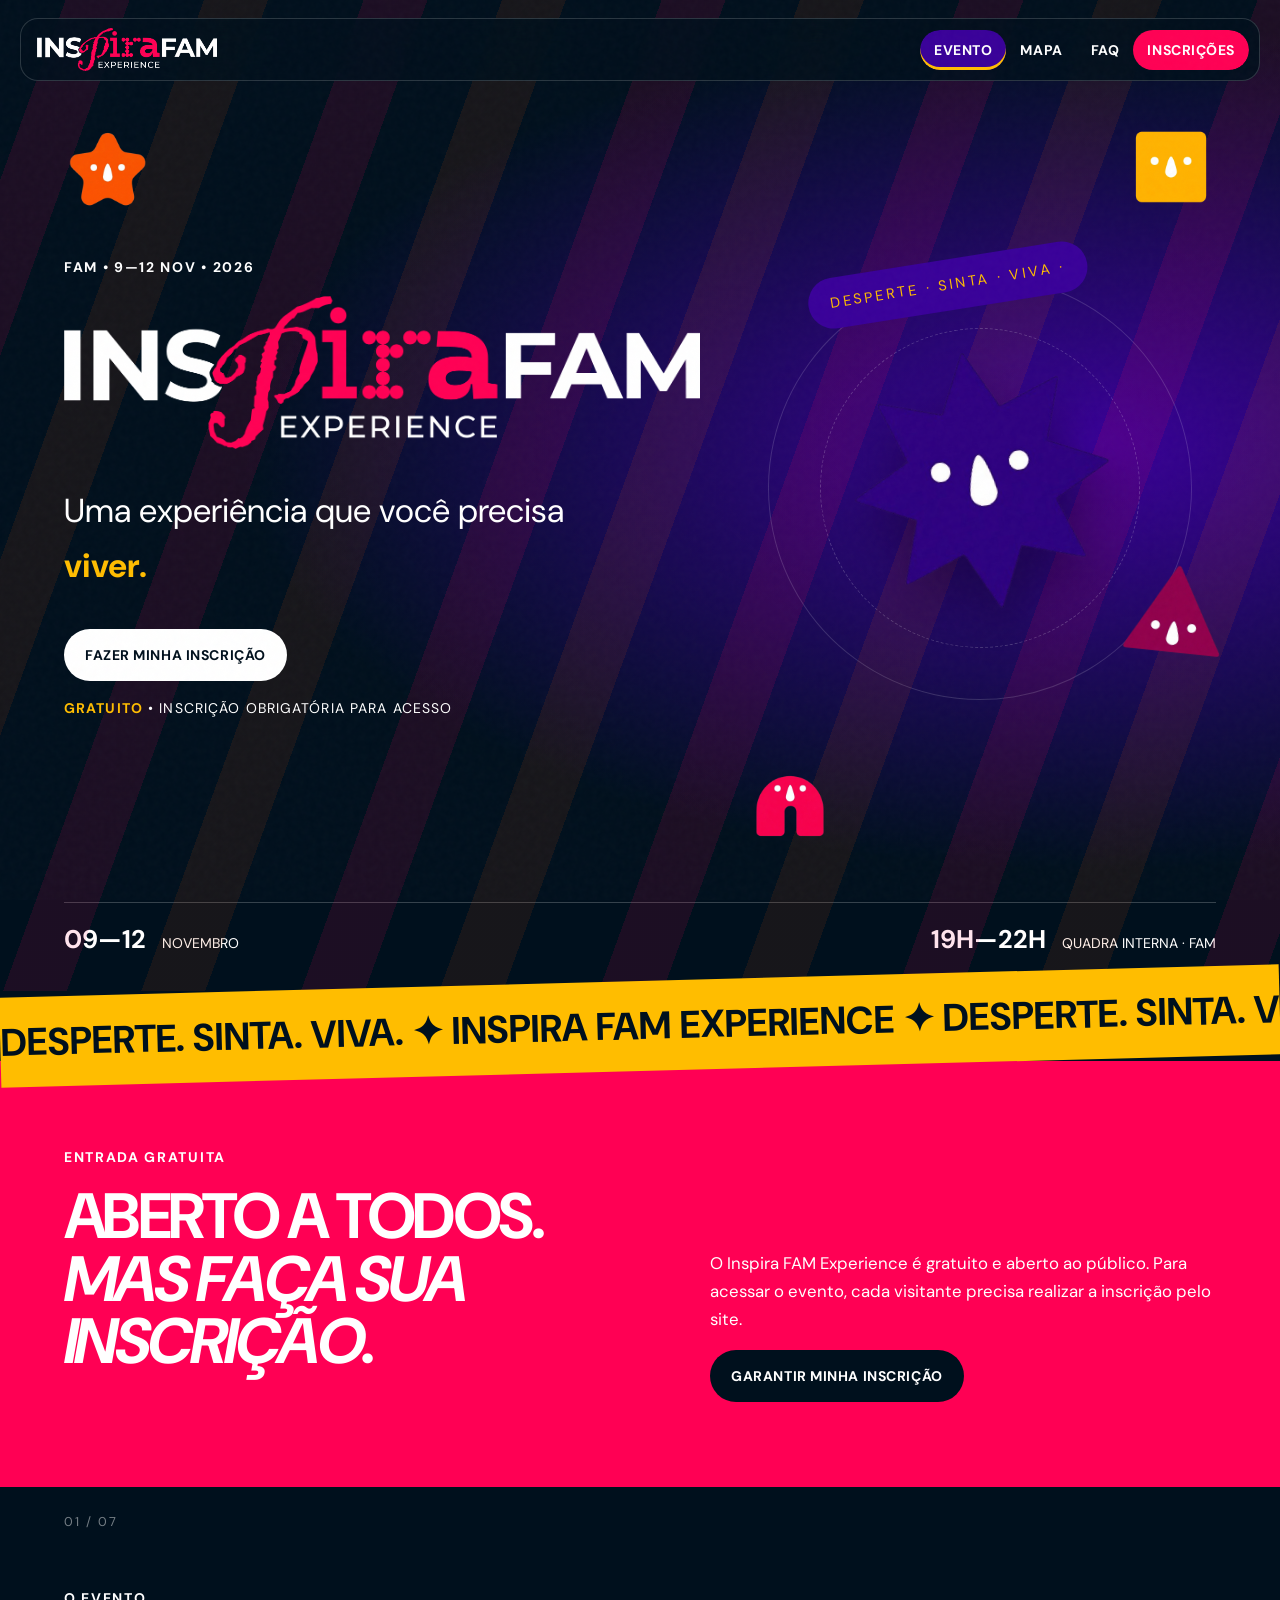
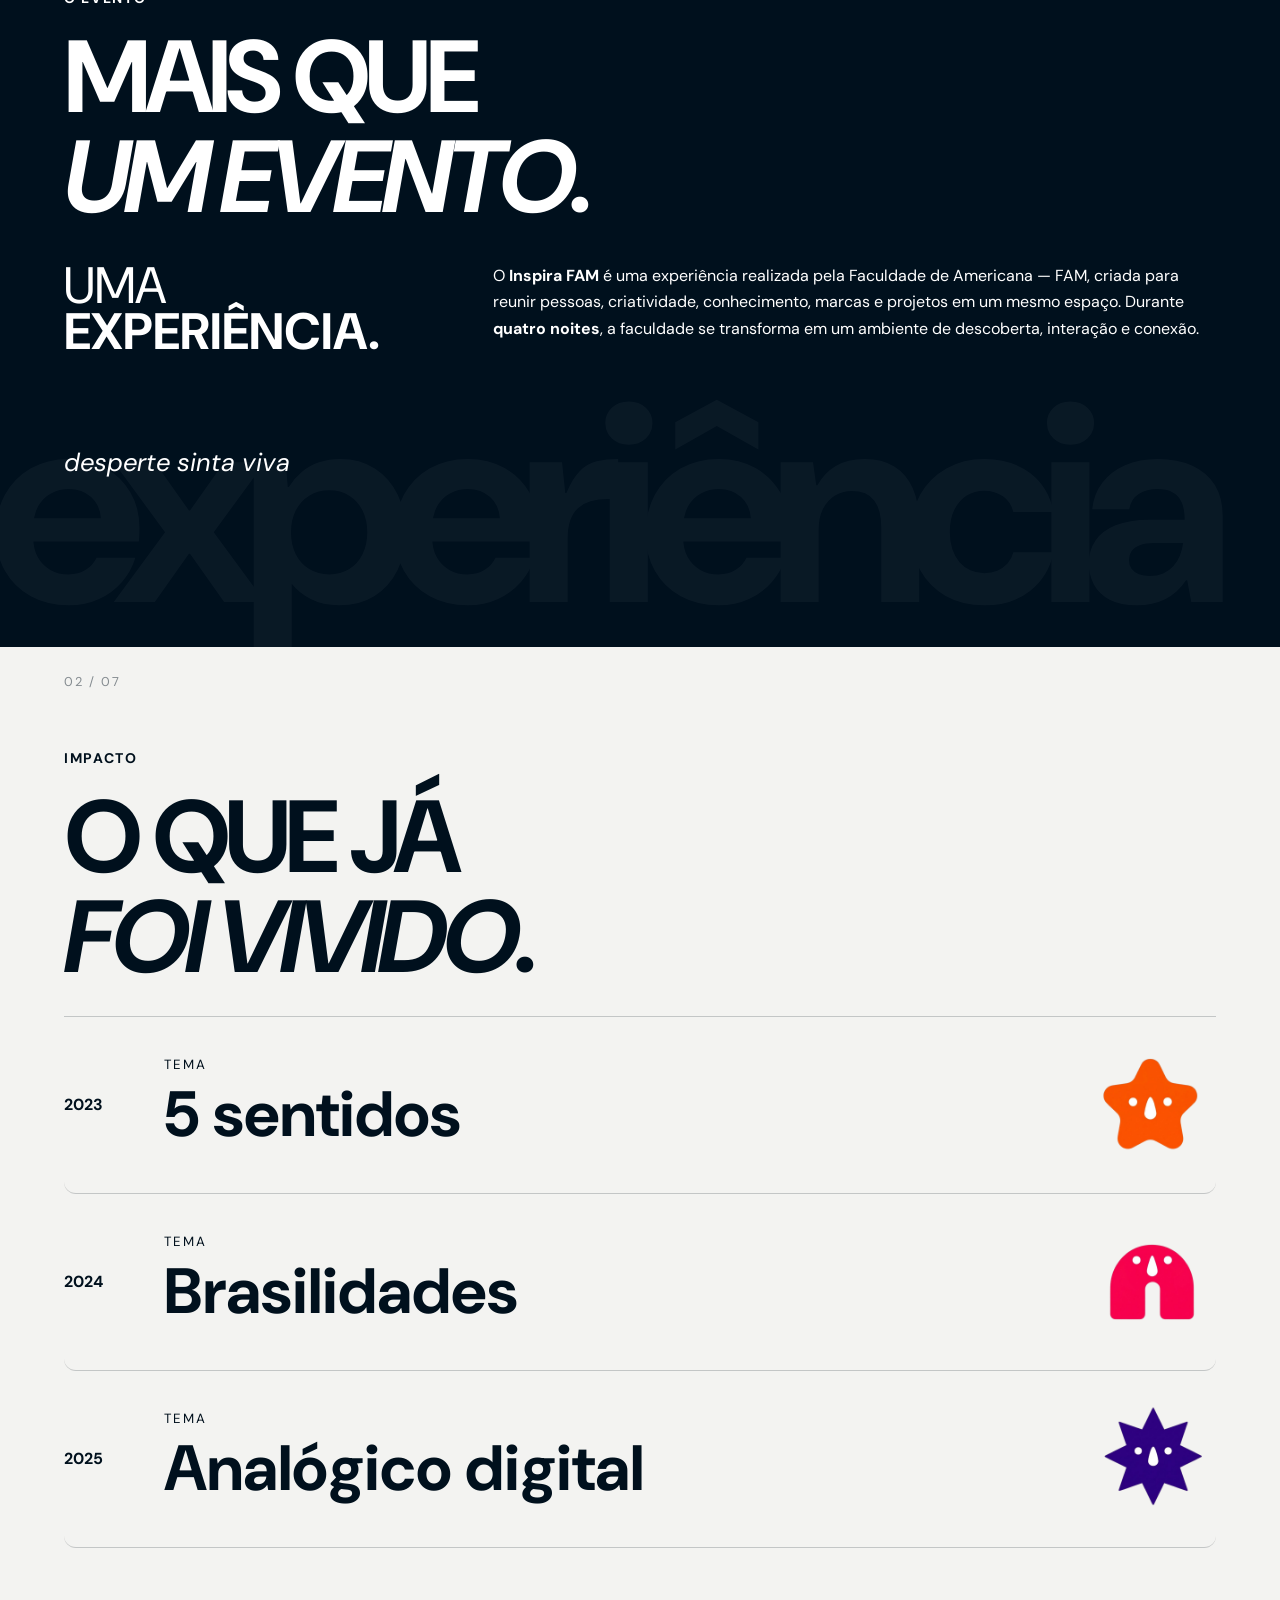
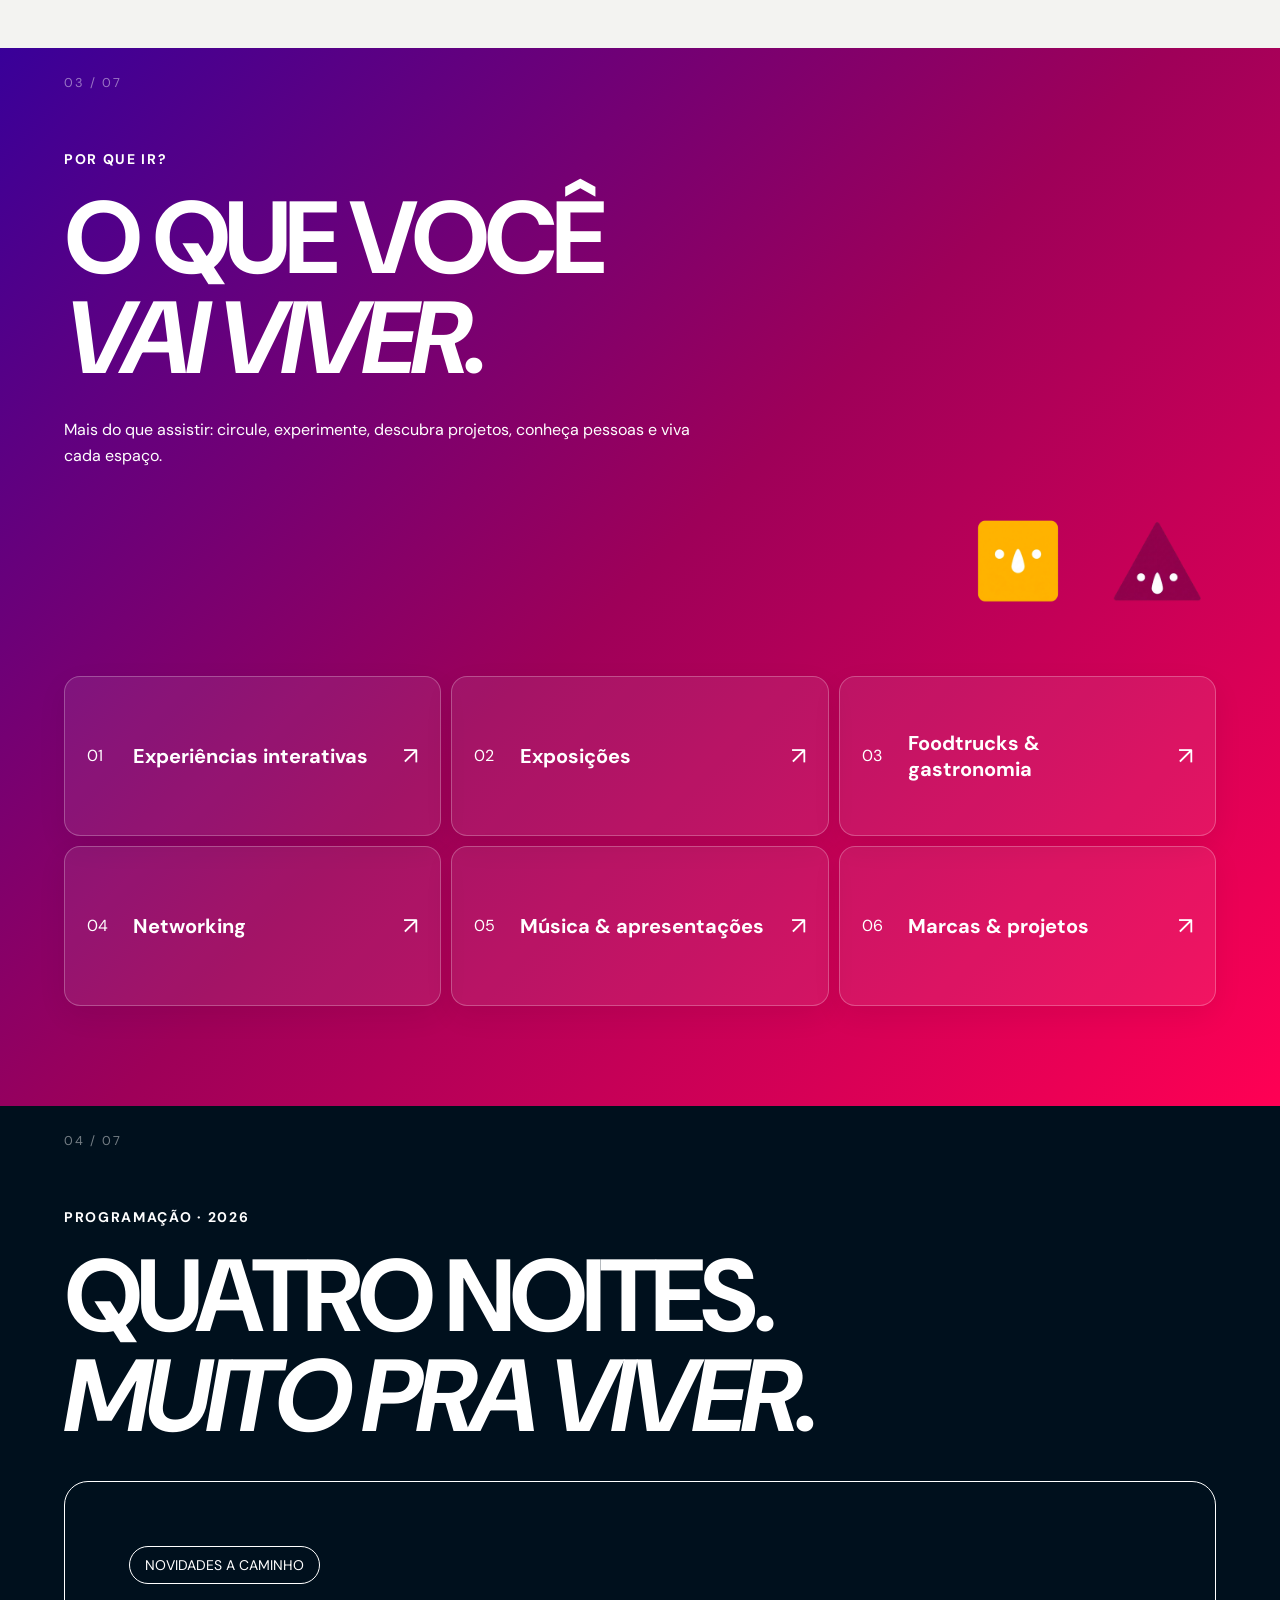
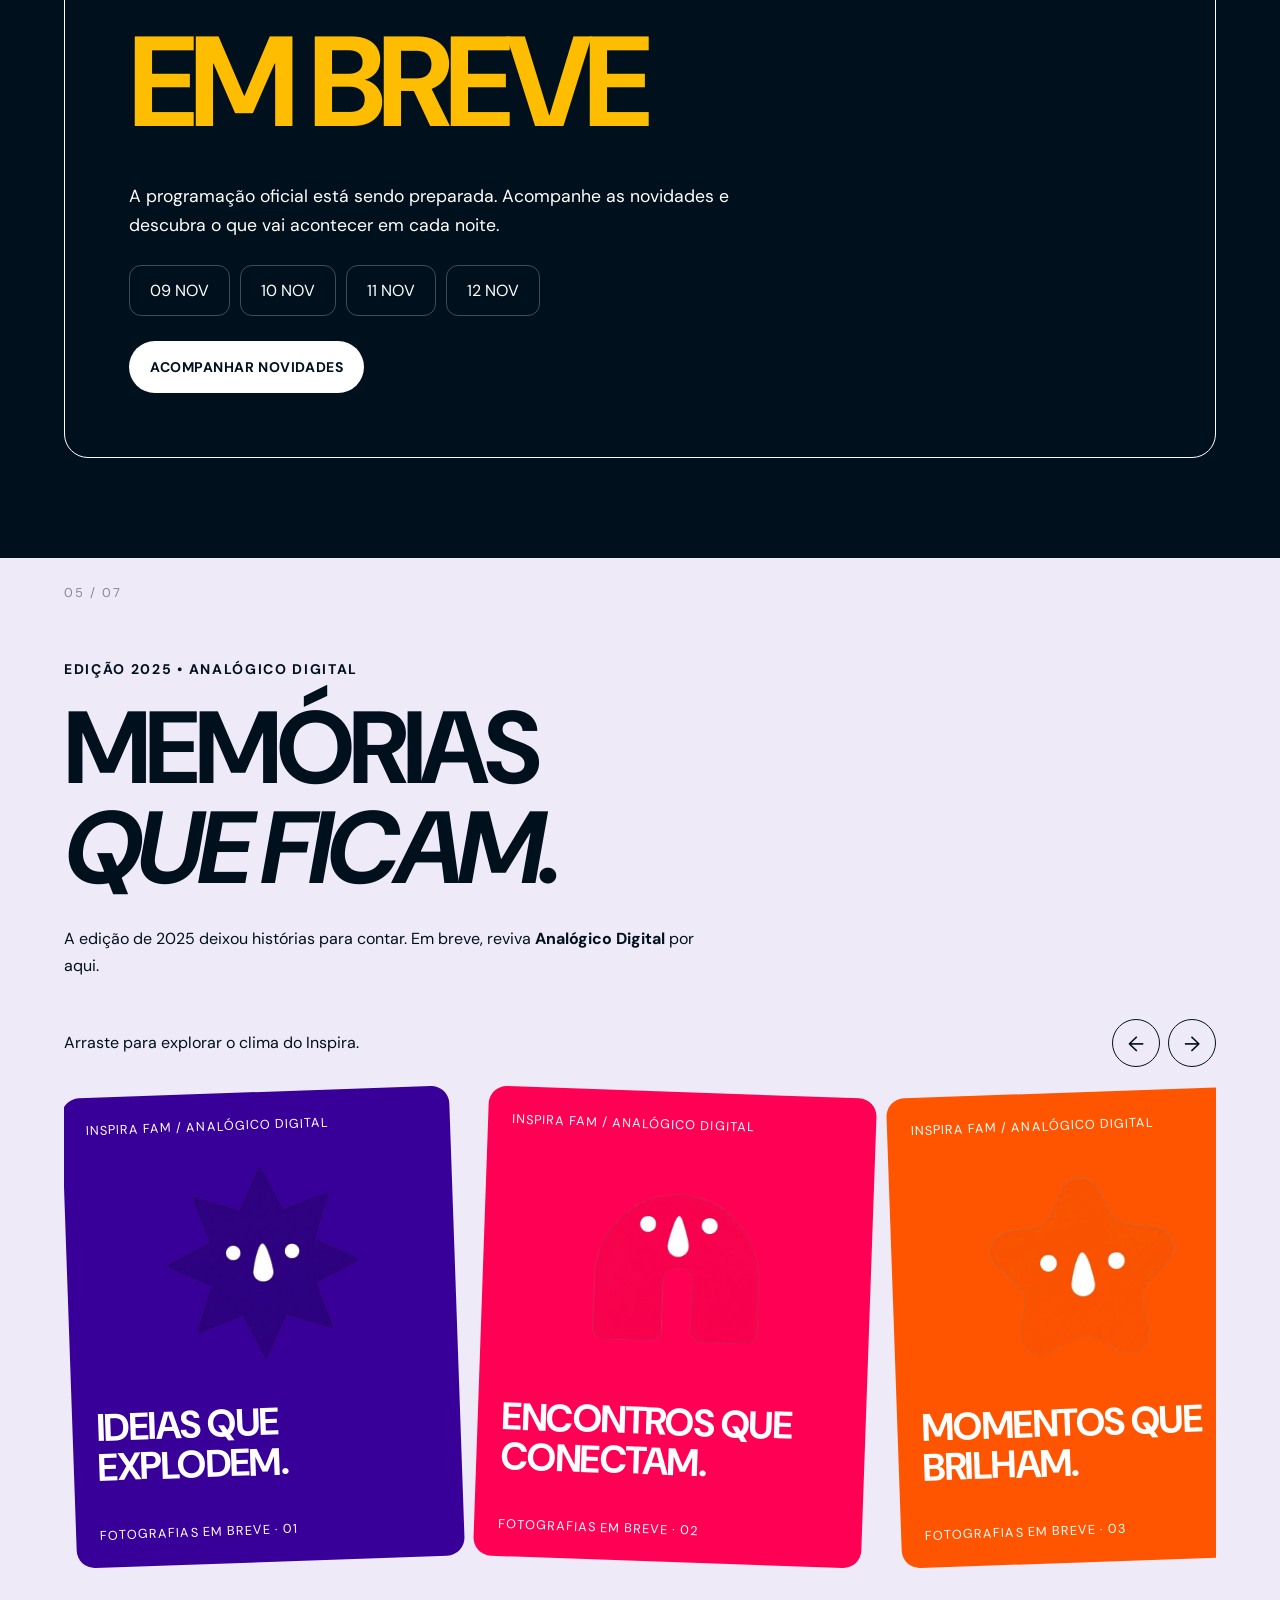
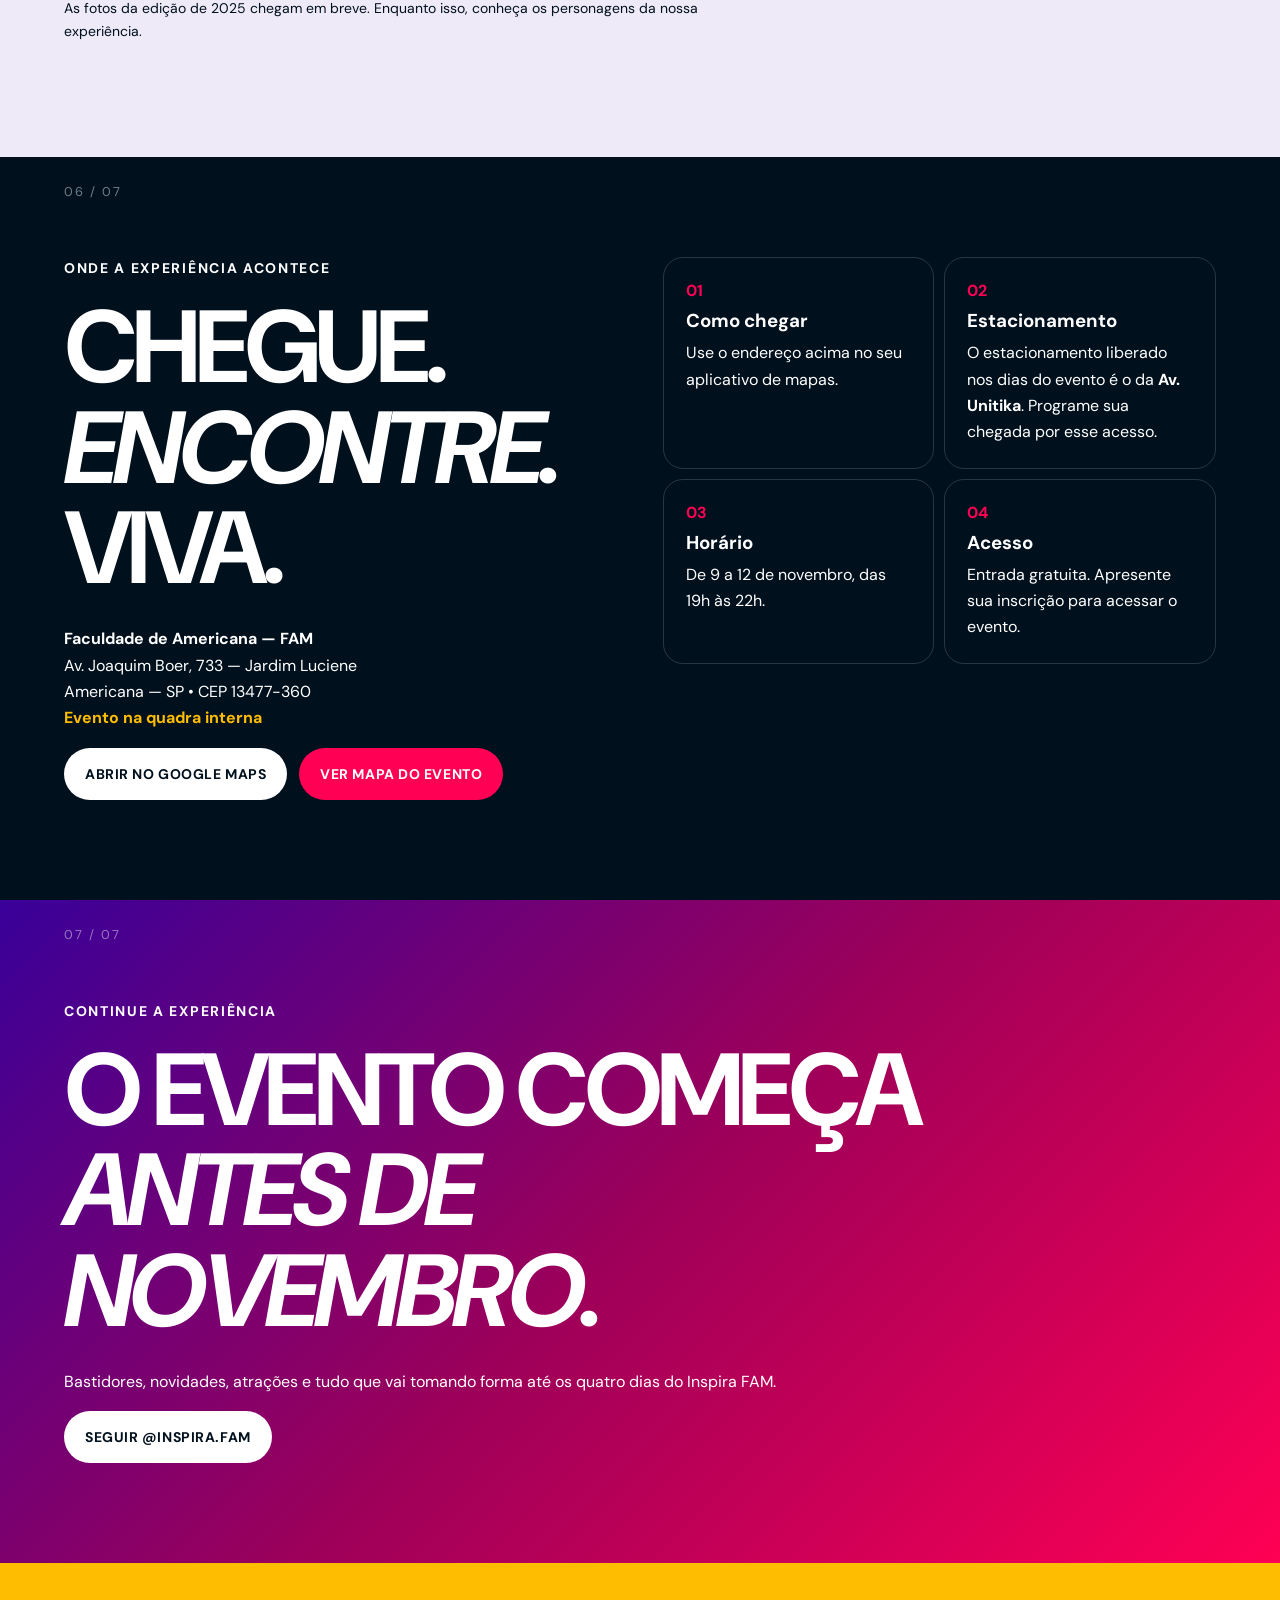
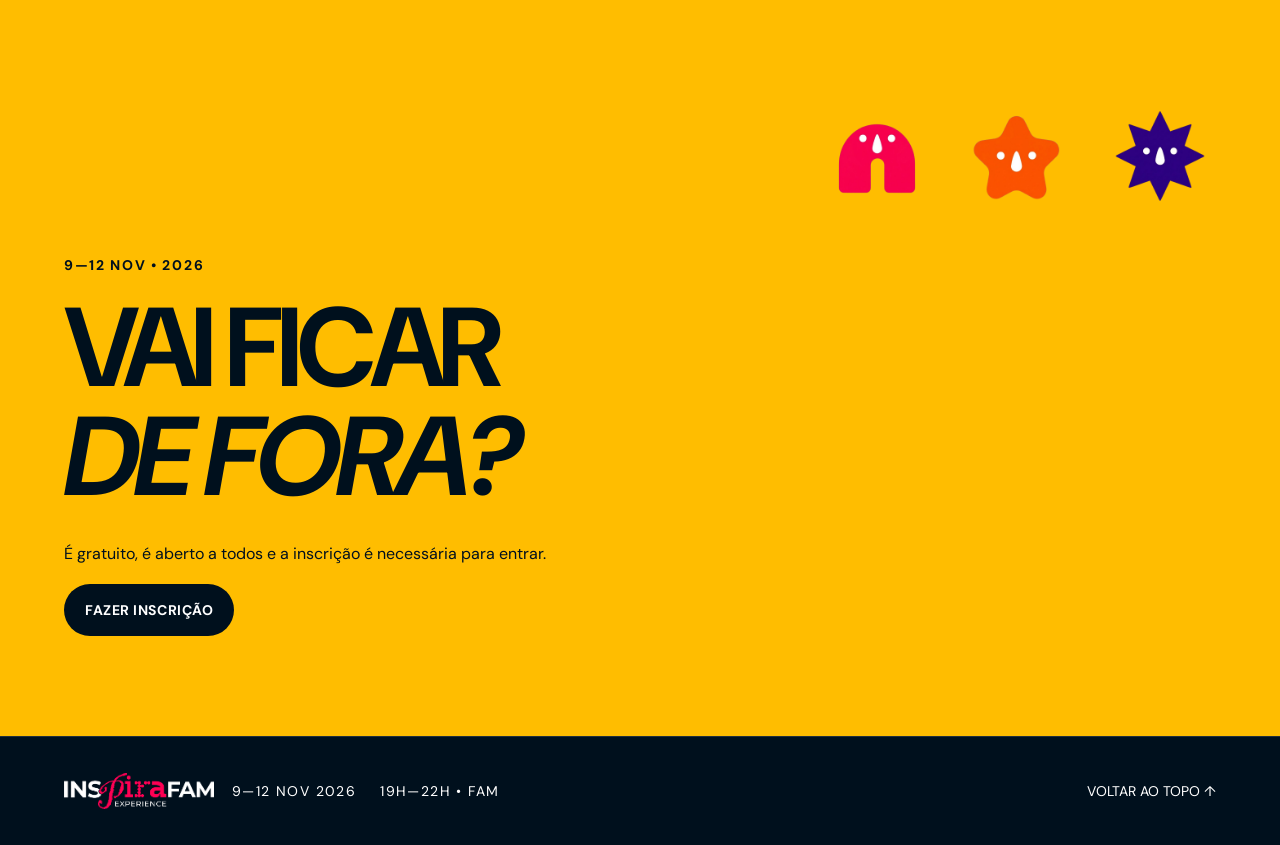
==== index.html @ 5f8a3196 "teste 1" ====
<!doctype html>
<html lang="pt-BR">
<head>
  <link rel="icon" href="ativos/brand/mascote-explosao.png" type="image/png">
  <meta charset="utf-8">
  <meta name="viewport" content="width=device-width,initial-scale=1,viewport-fit=cover">
  <meta name="theme-color" content="#00101d">
  <meta name="description" content="Inspira FAM Experience 2026 — 9 a 12 de novembro, das 19h às 22h, na FAM. Evento gratuito com inscrição obrigatória.">
  <title>Inspira FAM Experience — 2026</title>
  <link rel="stylesheet" href="style.css?v=20261002-nav">
</head>
<body id="top" class="page-home">
  <div class="noise" aria-hidden="true">
</div>

  <!-- NAVEGAÇÃO: links comuns e menu mobile -->
  <header class="site-nav">
    <a class="brand-link" href="#top" aria-label="Inspira FAM Experience">
      <img src="ativos/brand/logo-experience-horizontal.png" alt="Inspira FAM Experience">
    </a>
    <button class="menu-toggle" type="button" aria-label="Abrir menu" aria-expanded="false">
<span>
</span>
<span>
</span>
</button>
    <nav class="nav-links" aria-label="Navegação principal">
      <a class="nav-link active" aria-current="page" href="index.html">Evento</a>
      <a class="nav-link" href="mapa.html">Mapa</a>
      <a class="nav-link" href="faq.html">FAQ</a>
      <a class="nav-link nav-cta" href="inscricoes.html">Inscrições </a>
    </nav>
  </header>

  <a class="skip-link" href="#conteudo">Pular para conteúdo</a>
  <main id="conteudo">
    
    <!-- SEÇÃO DA PÁGINA -->
    <section class="hero">
      <div class="hero-stripes" aria-hidden="true">
</div>
      <div class="hero-orbit" aria-hidden="true">
<span class="orbit-label">DESPERTE · SINTA · VIVA ·</span>
<img class="orbit-main" src="ativos/brand/mascote-explosao.png" alt="">
<img class="orbit-friend" src="ativos/brand/mascote-triangulo.png" alt="">
</div>
      <div class="hero-copy reveal">
        <span class="eyebrow">FAM • 9—12 NOV • 2026</span>
        <img class="hero-logo" src="ativos/brand/logo-experience-horizontal.png" alt="Inspira FAM Experience">
        <p class="hero-subtitle">Uma experiência que você precisa <strong>viver.</strong>
</p>
        <div class="hero-actions">
          <a class="button button-light" href="inscricoes.html">FAZER MINHA INSCRIÇÃO </a>
          <span class="access-note">
<b>GRATUITO</b> • inscrição obrigatória para acesso</span>
        </div>
      </div>
      <img class="sticker sticker-star float-a" src="ativos/brand/mascote-estrela.png" alt="">
      <img class="sticker sticker-square float-b" src="ativos/brand/mascote-quadrado.png" alt="">
      <img class="sticker sticker-arc float-c" src="ativos/brand/mascote-arco.png" alt="">
      <div class="hero-facts">
<span>
<b>09—12</b> NOVEMBRO</span>
<span>
<b>19H—22H</b> QUADRA INTERNA · FAM</span>
</div>
      <div class="scroll-cue" aria-hidden="true">
<span>role para descobrir</span>
<i>
</i>
</div>
    </section>

    <div class="marquee" aria-hidden="true">
<div>DESPERTE. SINTA. VIVA. ✦ INSPIRA FAM EXPERIENCE ✦ DESPERTE. SINTA. VIVA. ✦ INSPIRA FAM EXPERIENCE ✦ </div>
</div>
    
    <!-- SEÇÃO DA PÁGINA -->
    <section class="registration-banner">
      <div class="reveal">
        <span class="kicker">ENTRADA GRATUITA</span>
        <h2>ABERTO A TODOS.<br>
<i>MAS FAÇA SUA INSCRIÇÃO.</i>
</h2>
      </div>
      <div class="registration-banner-copy reveal">
        <p>O Inspira FAM Experience é gratuito e aberto ao público. Para acessar o evento, cada visitante precisa realizar a inscrição pelo site.</p>
        <a class="button button-dark" href="inscricoes.html">GARANTIR MINHA INSCRIÇÃO </a>
      </div>
    </section>

    
    <!-- SEÇÃO DA PÁGINA -->
    <section class="manifesto section-dark" id="sobre">
      <span class="section-index">01 / 07</span>
      <div class="section-heading reveal">
        <span class="kicker">O EVENTO</span>
        <h2>MAIS QUE<br>
<i>UM EVENTO.</i>
</h2>
      </div>
      <div class="manifesto-copy reveal">
        <p class="lead">UMA<br>
<strong>EXPERIÊNCIA.</strong>
</p>
        <p>O <strong>Inspira FAM</strong> é uma experiência realizada pela Faculdade de Americana — FAM, criada para reunir pessoas, criatividade, conhecimento, marcas e projetos em um mesmo espaço. Durante <strong>quatro noites</strong>, a faculdade se transforma em um ambiente de descoberta, interação e conexão.</p>
        <div class="signature">desperte  sinta  viva</div>
      </div>
      <span class="floating-word" aria-hidden="true">experiência</span>
    </section>

    
    <!-- SEÇÃO DA PÁGINA -->
    <section class="impact section-light">
      <span class="section-index">02 / 07</span>
      <div class="section-heading reveal">
        <span class="kicker">IMPACTO</span>
        <h2>O QUE JÁ<br>
<i>FOI VIVIDO.</i>
</h2>
      </div>
      <div class="edition-list">
        <article class="edition reveal">
<span>2023</span>
<div>
<small>TEMA</small>
<h3>5 sentidos</h3>
</div>
<img class="edition-sticker" src="ativos/brand/mascote-estrela.png" alt="" loading="lazy">
</article>
        <article class="edition reveal">
<span>2024</span>
<div>
<small>TEMA</small>
<h3>Brasilidades</h3>
</div>
<img class="edition-sticker" src="ativos/brand/mascote-arco.png" alt="" loading="lazy">
</article>
        <article class="edition reveal">
<span>2025</span>
<div>
<small>TEMA</small>
<h3>Analógico digital</h3>
</div>
<img class="edition-sticker" src="ativos/brand/mascote-explosao.png" alt="" loading="lazy">
</article>
      </div>
    </section>

    
    <!-- SEÇÃO DA PÁGINA -->
    <section class="experiences section-gradient" id="experiencias">
      <span class="section-index">03 / 07</span>
      <div class="section-heading reveal">
        <span class="kicker">POR QUE IR?</span>
        <h2>O QUE VOCÊ<br>
<i>VAI VIVER.</i>
</h2>
        <p>Mais do que assistir: circule, experimente, descubra projetos, conheça pessoas e viva cada espaço.</p>
      </div>
      <!-- STICKERS: espaço reservado no layout; não sobrepõe conteúdo -->
<div class="sticker-rail " aria-hidden="true">
<img src="ativos/brand/mascote-quadrado.png" alt="" loading="lazy">
<img src="ativos/brand/mascote-triangulo.png" alt="" loading="lazy">
</div>
<div class="experience-grid">
        <button class="experience-card reveal" data-experience="Experiências interativas|Ativações, dinâmicas e ações para participar de verdade.">01 <strong>Experiências interativas</strong>
<i>↗</i>
</button>
        <button class="experience-card reveal" data-experience="Exposições|Projetos, trabalhos e ideias para conhecer de perto.">02 <strong>Exposições</strong>
<i>↗</i>
</button>
        <button class="experience-card reveal" data-experience="Foodtrucks & gastronomia|Sabores e pausas também fazem parte da experiência.">03 <strong>Foodtrucks & gastronomia</strong>
<i>↗</i>
</button>
        <button class="experience-card reveal" data-experience="Networking|Encontros e trocas entre visitantes, estudantes, profissionais e marcas.">04 <strong>Networking</strong>
<i>↗</i>
</button>
        <button class="experience-card reveal" data-experience="Música & apresentações|Atrações e apresentações ajudam a criar o ritmo de cada noite.">05 <strong>Música & apresentações</strong>
<i>↗</i>
</button>
        <button class="experience-card reveal" data-experience="Marcas & projetos|Expositores, parceiros, negócios e iniciativas fazem parte da experiência.">06 <strong>Marcas & projetos</strong>
<i>↗</i>
</button>
      </div>
    </section>

    
    <!-- SEÇÃO DA PÁGINA -->
    <section class="schedule section-dark" id="programacao">
      <span class="section-index">04 / 07</span>
      <div class="schedule-head reveal">
<span class="kicker">PROGRAMAÇÃO · 2026</span>
<h2>QUATRO NOITES.<br>
<i>MUITO PRA VIVER.</i>
</h2>
</div>
      <div class="coming-soon reveal">
<span class="pill">NOVIDADES A CAMINHO</span>
<strong>EM BREVE</strong>
<p>A programação oficial está sendo preparada. Acompanhe as novidades e descubra o que vai acontecer em cada noite.</p>
<div class="date-strip">
<span>09 NOV</span>
<span>10 NOV</span>
<span>11 NOV</span>
<span>12 NOV</span>
</div>
<a class="button button-light" href="https://www.instagram.com/inspira.fam/" target="_blank" rel="noopener">ACOMPANHAR NOVIDADES</a>
</div>
    </section>

    
    <!-- SEÇÃO DA PÁGINA -->
    <section class="gallery section-light" id="fotos">
      <span class="section-index">05 / 07</span>
      <div class="section-heading reveal">
        <span class="kicker">EDIÇÃO 2025 • ANALÓGICO DIGITAL</span>
        <h2>MEMÓRIAS<br>
<i>QUE FICAM.</i>
</h2>
        <p>A edição de 2025 deixou histórias para contar. Em breve, reviva <strong>Analógico Digital</strong> por aqui.</p>
      </div>
      <div class="gallery-toolbar">
<p>Arraste para explorar o clima do Inspira.</p>
<div>
<button type="button" class="gallery-prev" aria-label="Ver item anterior">←</button>
<button type="button" class="gallery-next" aria-label="Ver próximo item">→</button>
</div>
</div>
      <div class="gallery-track" tabindex="0" aria-label="Prévia da galeria, use as setas para navegar">
<button class="memory-card memory-0" type="button" data-gallery="0" aria-label="Ampliar prévia 1">
<span class="memory-top">INSPIRA FAM / ANALÓGICO DIGITAL</span>
<img src="ativos/brand/mascote-explosao.png" alt="Mascote explosão">
<strong>IDEIAS QUE<br>EXPLODEM.</strong>
<span class="memory-bottom">FOTOGRAFIAS EM BREVE · 01</span>
</button>
        <button class="memory-card memory-1" type="button" data-gallery="1" aria-label="Ampliar prévia 2">
<span class="memory-top">INSPIRA FAM / ANALÓGICO DIGITAL</span>
<img src="ativos/brand/mascote-arco.png" alt="Mascote arco">
<strong>ENCONTROS QUE<br>CONECTAM.</strong>
<span class="memory-bottom">FOTOGRAFIAS EM BREVE · 02</span>
</button>
        <button class="memory-card memory-2" type="button" data-gallery="2" aria-label="Ampliar prévia 3">
<span class="memory-top">INSPIRA FAM / ANALÓGICO DIGITAL</span>
<img src="ativos/brand/mascote-estrela.png" alt="Mascote estrela">
<strong>MOMENTOS QUE<br>BRILHAM.</strong>
<span class="memory-bottom">FOTOGRAFIAS EM BREVE · 03</span>
</button>
        <button class="memory-card memory-3" type="button" data-gallery="3" aria-label="Ampliar prévia 4">
<span class="memory-top">INSPIRA FAM / ANALÓGICO DIGITAL</span>
<img src="ativos/brand/mascote-triangulo.png" alt="Mascote triângulo">
<strong>OLHARES QUE<br>TRANSFORMAM.</strong>
<span class="memory-bottom">FOTOGRAFIAS EM BREVE · 04</span>
</button>
        <button class="memory-card memory-4" type="button" data-gallery="4" aria-label="Ampliar prévia 5">
<span class="memory-top">INSPIRA FAM / ANALÓGICO DIGITAL</span>
<img src="ativos/brand/mascote-quadrado.png" alt="Mascote quadrado">
<strong>MEMÓRIAS QUE<br>FICAM.</strong>
<span class="memory-bottom">FOTOGRAFIAS EM BREVE · 05</span>
</button>
</div>
<p class="gallery-note">As fotos da edição de 2025 chegam em breve. Enquanto isso, conheça os personagens da nossa experiência.</p>
    </section>

    
    <!-- SEÇÃO DA PÁGINA -->
    <section class="location section-dark" id="localizacao">
      <span class="section-index">06 / 07</span>
      <div class="location-copy reveal">
        <span class="kicker">ONDE A EXPERIÊNCIA ACONTECE</span>
        <h2>CHEGUE.<br>
<i>ENCONTRE.</i>
<br>VIVA.</h2>
        <p>
<strong>Faculdade de Americana — FAM</strong>
<br>Av. Joaquim Boer, 733 — Jardim Luciene<br>Americana — SP • CEP 13477-360<br>
<b>Evento na quadra interna</b>
</p>
        <div class="button-row">
          <a class="button button-light" href="https://www.google.com/maps/search/?api=1&query=Faculdade+de+Americana+FAM+Avenida+Joaquim+Boer+733+Americana+SP" target="_blank" rel="noopener">ABRIR NO GOOGLE MAPS</a>
          <a class="button button-pink" href="mapa.html">VER MAPA DO EVENTO</a>
        </div>
      </div>
      <div class="info-grid reveal">
        <article>
<span>01</span>
<h3>Como chegar</h3>
<p>Use o endereço acima no seu aplicativo de mapas.</p>
</article>
        <article>
<span>02</span>
<h3>Estacionamento</h3>
<p>O estacionamento liberado nos dias do evento é o da <strong>Av. Unitika</strong>. Programe sua chegada por esse acesso.</p>
</article>
        <article>
<span>03</span>
<h3>Horário</h3>
<p>De 9 a 12 de novembro, das 19h às 22h.</p>
</article>
        <article>
<span>04</span>
<h3>Acesso</h3>
<p>Entrada gratuita. Apresente sua inscrição para acessar o evento.</p>
</article>
      </div>
    </section>

    
    <!-- SEÇÃO DA PÁGINA -->
    <section class="social section-gradient">
      <span class="section-index">07 / 07</span>
      <div class="reveal">
        <span class="kicker">CONTINUE A EXPERIÊNCIA</span>
        <h2>O EVENTO COMEÇA<br>
<i>ANTES DE NOVEMBRO.</i>
</h2>
        <p>Bastidores, novidades, atrações e tudo que vai tomando forma até os quatro dias do Inspira FAM.</p>
        <a class="button button-light" href="https://www.instagram.com/inspira.fam/" target="_blank" rel="noopener">SEGUIR @INSPIRA.FAM </a>
      </div>
    </section>

    
    <!-- SEÇÃO DA PÁGINA -->
    <section class="final-cta">
<!-- STICKERS: espaço reservado no layout; não sobrepõe conteúdo -->
<div class="sticker-rail " aria-hidden="true">
<img src="ativos/brand/mascote-arco.png" alt="" loading="lazy">
<img src="ativos/brand/mascote-estrela.png" alt="" loading="lazy">
<img src="ativos/brand/mascote-explosao.png" alt="" loading="lazy">
</div>
      <div class="reveal">
        <span class="kicker">9—12 NOV • 2026</span>
        <h2>VAI FICAR<br>
<i>DE FORA?</i>
</h2>
        <p>É gratuito, é aberto a todos e a inscrição é necessária para entrar.</p>
        <a class="button button-dark" href="inscricoes.html">FAZER INSCRIÇÃO </a>
      </div>
    </section>
  </main>

  <!-- RODAPÉ: retorno ao topo / à página do evento -->
  <footer class="footer">
    <img src="ativos/brand/logo-experience-horizontal.png" alt="Inspira FAM Experience">
    <div>
<span>9—12 NOV 2026</span>
<span>19H—22H • FAM</span>
</div>
    <a href="#top" data-back-top>voltar ao topo ↑</a>
  </footer>

  <dialog class="experience-modal" id="experience-modal">
    <button class="modal-close" type="button" aria-label="Fechar">×</button>
    <span class="kicker">VOCÊ VAI VIVER</span>
    <h3 id="modal-title">
</h3>
    <p id="modal-text">
</p>
  </dialog>

  <dialog class="gallery-modal" id="gallery-modal">
<button class="gallery-close" type="button" aria-label="Fechar galeria">×</button>
<div id="gallery-detail">
</div>
<p>Fotografias da edição de 2025 em breve.</p>
<div class="gallery-modal-controls">
<button class="detail-prev" aria-label="Anterior">←</button>
<button class="detail-next" aria-label="Próximo">→</button>
</div>
</dialog>
  <script src="script.js?v=20261002-mobile">
</script>
</body>
</html>
---- style.css ----
@import url("https://fonts.googleapis.com/css2?family=DM+Sans:ital,wght@0,400;0,500;0,700;1,700&display=swap");


/* =========================================================
   INSPIRA FAM EXPERIENCE 2026 — STYLE NOVO
   Mobile-first. Use CTRL+F pelos títulos abaixo.
========================================================= */
:root{
--navy:#00101d;
--purple:#390099;
--magenta:#9e0059;
--pink:#ff0054;
--orange:#ff5400;
--yellow:#ffbd00;
--off:#f3f3f1;
--white:#fff;
--ink:#071421;
--ease:cubic-bezier(.22,.8,.22,1);
--radius:28px;
--pad:clamp(22px,5vw,72px)}

*{
box-sizing:border-box}

html{
scroll-behavior:smooth;
scroll-padding-top:90px}

body{
margin:0;
background:var(--navy);
color:#fff;
font-family:"DM Sans",sans-serif;
overflow-x:hidden}

body.menu-open{
overflow:hidden}

button,a,input,textarea,select{
font:inherit;
-webkit-tap-highlight-color:transparent}

button{
cursor:pointer}

a{
color:inherit;
text-decoration:none}

img,video{
display:block;
max-width:100%}

h1,h2,h3,p{
margin-top:0}

h1,h2{
font-size:clamp(3.2rem,12vw,8rem);
line-height:.82;
letter-spacing:-.065em;
margin-bottom:28px}

h1 i,h2 i{
font-style:italic}

p{
line-height:1.65}

.section-dark{
background:var(--navy);
color:#fff}
.section-light{
background:var(--off);
color:var(--navy)}

.section-gradient{
background:linear-gradient(135deg,var(--purple),var(--magenta),var(--pink));
color:#fff}

.kicker,.eyebrow{
display:inline-block;
font-size:.7rem;
font-weight:700;
letter-spacing:.17em;
text-transform:uppercase;
margin-bottom:20px}

.section-index{
position:absolute;
top:26px;
left:var(--pad);
font-size:.65rem;
letter-spacing:.16em;
opacity:.45}

.noise{
position:fixed;
inset:0;
pointer-events:none;
z-index:999;
opacity:.025;
background-image:url("data:image/svg+xml,%3Csvg viewBox='0 0 180 180' xmlns='http://www.w3.org/2000/svg'%3E%3Cfilter id='n'%3E%3CfeTurbulence type='fractalNoise' baseFrequency='.8' numOctaves='3'/%3E%3C/filter%3E%3Crect width='100%25' height='100%25' filter='url(%23n)'/%3E%3C/svg%3E")}


/* REVEAL / ACESSIBILIDADE */
.reveal{
opacity:0;
transform:translateY(26px);
filter:blur(4px);
transition:opacity .7s var(--ease),transform .7s var(--ease),filter .7s var(--ease)}

.reveal.visible{
opacity:1;
transform:none;
filter:none}

@media(prefers-reduced-motion:reduce){
html{
scroll-behavior:auto}
.reveal{
opacity:1;
transform:none;
filter:none;
transition:none}
.float-a,.float-b,.float-c{
animation:none!important}
}


/* MENU */
.site-nav{
position:fixed;
z-index:700;
top:12px;
left:12px;
right:12px;
min-height:62px;
padding:9px 10px 9px 16px;
display:flex;
align-items:center;
justify-content:space-between;
background:rgba(0,16,29,.82);
border:1px solid rgba(255,255,255,.16);
border-radius:24px;
backdrop-filter:blur(18px)}

.brand-link img{
width:145px}

.menu-toggle{
width:44px;
height:44px;
border:0;
border-radius:50%;
background:var(--pink);
display:grid;
place-content:center;
gap:6px}

.menu-toggle span{
width:19px;
height:2px;
background:#fff;
transition:.3s}

.menu-open .menu-toggle span:first-child{
transform:translateY(4px) rotate(45deg)}

.menu-open .menu-toggle span:last-child{
transform:translateY(-4px) rotate(-45deg)}

.nav-links{
position:fixed;
inset:84px 12px auto;
display:none;
flex-direction:column;
padding:14px;
background:rgba(0,16,29,.96);
border:1px solid rgba(255,255,255,.15);
border-radius:24px;
box-shadow:0 20px 60px rgba(0,0,0,.3)}

.menu-open .nav-links{
display:flex}

.nav-link{
padding:16px 18px;
border-radius:16px;
font-size:.75rem;
font-weight:700;
letter-spacing:.1em;
text-transform:uppercase}

.nav-link.active{
background:rgba(255,255,255,.1)}
.nav-cta{
background:var(--pink)}


/* BOTÕES */
.button{
display:inline-flex;
align-items:center;
justify-content:center;
gap:16px;
min-height:52px;
padding:15px 21px;
border:0;
border-radius:999px;
font-size:.7rem;
font-weight:700;
letter-spacing:.1em;
text-transform:uppercase;
transition:transform .25s var(--ease),box-shadow .25s}

.button:active{
transform:scale(.97)}
.button-light{
background:#fff;
color:var(--navy)}
.button-dark{
background:var(--navy);
color:#fff}
.button-pink{
background:var(--pink);
color:#fff}

.button-row,.hero-actions{
display:flex;
flex-wrap:wrap;
gap:12px;
align-items:center}


/* HERO HOME */
.hero{
position:relative;
min-height:100svh;
padding:145px var(--pad) 85px;
display:flex;
align-items:flex-end;
overflow:hidden;
background:var(--navy)}

.hero-stripes{
position:absolute;
inset:-20%;
background:repeating-linear-gradient(110deg,transparent 0 90px,rgba(255,0,84,.11) 90px 150px,transparent 150px 220px,rgba(255,84,0,.09) 220px 280px)}

.hero-media{
position:absolute;
inset:82px 0 auto 20%;
height:52svh;
overflow:hidden;
clip-path:polygon(10% 0,100% 5%,94% 100%,0 90%)}

.hero-video{
width:100%;
height:100%;
object-fit:cover}

.hero-gradient{
position:absolute;
inset:0;
background:linear-gradient(180deg,rgba(0,16,29,.05) 20%,rgba(0,16,29,.88) 75%,var(--navy))}

.hero-copy{
position:relative;
z-index:4;
max-width:700px}

.hero-logo{
width:min(560px,85vw);
margin-bottom:24px}

.hero-subtitle{
font-size:clamp(1.15rem,4.8vw,1.7rem);
max-width:480px}

.access-note{
font-size:.68rem;
letter-spacing:.08em;
text-transform:uppercase}
.access-note b{
color:var(--yellow)}

.sticker{
position:absolute;
pointer-events:none;
width:70px;
z-index:3}
.sticker-star{
right:5%;
top:20%}
.sticker-square{
right:10%;
top:48%}
.sticker-arc{
left:3%;
top:16%}

.float-a{
animation:floatA 5s ease-in-out infinite}
.float-b{
animation:floatB 6s ease-in-out infinite}
.float-c{
animation:floatA 7s ease-in-out infinite reverse}

@keyframes floatA{
50%{
transform:translateY(-14px) rotate(8deg)}
}
@keyframes floatB{
50%{
transform:translate(7px,-10px) rotate(-10deg)}
}

.scroll-cue{
position:absolute;
right:var(--pad);
bottom:24px;
z-index:5;
font-size:.6rem;
text-transform:uppercase;
letter-spacing:.14em;
opacity:.7}


/* BANNER DE INSCRIÇÃO */
.registration-banner{
padding:64px var(--pad);
background:var(--yellow);
color:var(--navy);
display:grid;
gap:28px}

.registration-banner h2{
font-size:clamp(2.8rem,9vw,6.4rem)}

.registration-banner-copy{
max-width:580px}
.registration-banner-copy p{
font-size:1.05rem}


/* SEÇÕES HOME */
.manifesto,.impact,.experiences,.schedule,.gallery,.location,.social{
position:relative;
padding:110px var(--pad) 80px}

.section-heading{
max-width:850px}
.section-heading>p{
max-width:620px}

.manifesto{
min-height:760px;
overflow:hidden}
.manifesto-copy{
display:grid;
gap:28px;
max-width:1000px}
.lead{
font-size:clamp(2rem,8vw,5rem);
line-height:.9}
.signature{
font-size:clamp(1rem,4vw,1.6rem);
font-style:italic;
display:flex;
flex-wrap:wrap;
gap:12px}
.signature span{
color:var(--pink)}

.floating-word{
position:absolute;
bottom:-.15em;
left:-.04em;
font-size:clamp(6rem,22vw,18rem);
font-weight:700;
letter-spacing:-.09em;
opacity:.045;
white-space:nowrap}

.edition-list{
border-top:1px solid rgba(0,16,29,.2)}
.edition{
display:grid;
grid-template-columns:80px 1fr;
gap:20px;
padding:24px 0;
border-bottom:1px solid rgba(0,16,29,.2)}
.edition>span{
font-weight:700}
.edition small{
letter-spacing:.15em}
.edition h3{
font-size:clamp(2rem,7vw,4rem);
margin:5px 0}

.experience-grid{
display:grid;
gap:10px;
margin-top:40px}
.experience-card{
min-height:105px;
padding:22px;
border:1px solid rgba(255,255,255,.25);
background:rgba(255,255,255,.08);
color:#fff;
border-radius:22px;
text-align:left;
display:grid;
grid-template-columns:34px 1fr auto;
align-items:center;
gap:12px;
transition:.25s}
.experience-card strong{
font-size:1.05rem}
.experience-card i{
font-size:1.5rem}
.experience-card:active,.experience-card.touch-active{
background:#fff;
color:var(--navy);
transform:scale(.985)}


/* PROGRAMAÇÃO */
.schedule-head{
max-width:900px}
.schedule-callout{
margin:35px 0;
padding:24px;
border:1px solid rgba(255,255,255,.18);
border-radius:22px;
display:grid;
gap:8px}
.schedule-callout span{
color:var(--yellow);
font-weight:700}
.schedule-callout strong{
font-size:1.2rem}
.schedule-callout small{
opacity:.7;
line-height:1.5}

.schedule-tabs{
display:grid;
grid-template-columns:repeat(2,1fr);
gap:8px;
margin-bottom:16px}
.schedule-tab{
padding:16px 10px;
border:1px solid rgba(255,255,255,.2);
border-radius:18px;
background:transparent;
color:#fff;
display:grid;
gap:4px}
.schedule-tab span{
font-size:.6rem;
letter-spacing:.14em}
.schedule-tab.active{
background:var(--pink);
border-color:var(--pink)}

.schedule-panel{
display:none;
border-radius:24px;
overflow:hidden;
background:#fff;
color:var(--navy)}
.schedule-panel.active{
display:block;
animation:panelIn .35s var(--ease)}
@keyframes panelIn{
from{
opacity:0;
transform:translateY(8px)}
}

.schedule-day{
padding:20px;
background:var(--yellow);
display:grid;
gap:5px}
.schedule-day span{
font-size:.65rem;
letter-spacing:.14em}
.schedule-row{
display:grid;
grid-template-columns:85px 1fr;
gap:15px;
padding:20px;
border-bottom:1px solid rgba(0,16,29,.1)}
.schedule-row time{
font-weight:700;
color:var(--pink)}
.schedule-row p{
margin:5px 0 0;
font-size:.88rem}


/* GALERIA 2025 */
.photo-grid{
display:grid;
grid-template-columns:1fr;
gap:14px;
margin-top:36px}
.photo-slot{
margin:0}
.photo-slot div{
aspect-ratio:4/3;
border:2px dashed rgba(0,16,29,.22);
border-radius:22px;
display:grid;
place-items:center;
font-weight:700;
letter-spacing:.15em;
background:linear-gradient(135deg,rgba(57,0,153,.08),rgba(255,0,84,.08))}
.photo-slot figcaption{
padding:9px 4px;
font-size:.7rem;
text-transform:uppercase;
letter-spacing:.1em}


/* LOCALIZAÇÃO */
.location{
display:grid;
gap:45px}
.location-copy{
max-width:720px}
.location-copy p{
font-size:1rem}
.location-copy b{
color:var(--yellow)}

.info-grid{
display:grid;
gap:10px}
.info-grid article{
padding:22px;
border:1px solid rgba(255,255,255,.16);
border-radius:20px}
.info-grid article>span{
color:var(--pink);
font-weight:700}
.info-grid h3{
margin:10px 0 8px}
.info-grid p{
margin:0;
opacity:.8}

.social{
min-height:560px;
display:flex;
align-items:center}
.social>div{
max-width:900px}

.final-cta,.faq-final{
padding:100px var(--pad);
background:var(--pink);
color:#fff}
.final-cta h2,.faq-final h2{
font-size:clamp(3.5rem,12vw,8rem)}


/* SUBPÁGINAS */
.subhero{
position:relative;
min-height:70svh;
padding:150px var(--pad) 70px;
display:flex;
align-items:flex-end;
overflow:hidden;
background:var(--navy)}
.subhero>div:first-child{
position:relative;
z-index:2;
max-width:900px}
.subhero h1{
font-size:clamp(4rem,14vw,9rem)}
.subhero p{
max-width:620px}

.date-badge{
position:absolute;
right:var(--pad);
top:120px;
font-size:clamp(2.5rem,10vw,6rem);
font-weight:700;
letter-spacing:-.06em;
color:var(--yellow)}
.date-badge span{
display:block;
font-size:.22em;
letter-spacing:.15em;
text-align:right}

.question-mark{
position:absolute;
right:3%;
top:18%;
font-size:40vw;
font-weight:700;
line-height:.7;
color:rgba(255,255,255,.04)}


/* INSCRIÇÕES */
.choice-section{
padding:90px var(--pad)}
.choice-grid{
display:grid;
gap:14px}
.choice-card{
min-height:310px;
padding:26px;
border:0;
border-radius:28px;
text-align:left;
background:var(--navy);
color:#fff;
display:flex;
flex-direction:column;
align-items:flex-start}
.choice-card.commercial{
background:var(--purple)}
.choice-card>span{
color:var(--yellow);
font-weight:700}
.choice-card small{
margin-top:35px;
letter-spacing:.14em}
.choice-card h3{
font-size:clamp(2rem,8vw,4rem);
line-height:.9;
margin:14px 0}
.choice-card p{
opacity:.75}
.choice-card b{
margin-top:auto}

.forms-section{
padding:100px var(--pad)}
.form-shell{
max-width:1000px;
margin:auto}
.event-form{
display:grid;
gap:16px;
margin-top:38px}
.event-form label{
display:grid;
gap:8px;
font-size:.72rem;
font-weight:700;
letter-spacing:.08em;
text-transform:uppercase}
.event-form input,.event-form textarea,.event-form select{
width:100%;
border:1px solid rgba(255,255,255,.22);
border-radius:15px;
background:rgba(255,255,255,.08);
color:#fff;
padding:15px;
outline:none}
.event-form select option{
color:#111}
.event-form input:focus,.event-form textarea:focus,.event-form select:focus{
border-color:var(--pink);
box-shadow:0 0 0 3px rgba(255,0,84,.15)}
.full{
grid-column:1/-1}
.submit-button[disabled]{
opacity:.55;
cursor:wait}

.form-result{
text-align:center;
padding:50px 0}
.form-result>img{
width:100px;
margin:0 auto 20px}
.form-result h3{
font-size:clamp(2.8rem,10vw,6rem)}
.form-result .button-row{
justify-content:center}


/* MAPA */
.map-section{
padding:90px var(--pad)}
.map-frame{
margin-top:35px;
padding:10px;
background:#fff;
border:1px solid rgba(0,16,29,.15);
border-radius:28px;
box-shadow:0 20px 60px rgba(0,16,29,.1)}
.map-frame img{
width:100%;
border-radius:20px}
.map-placeholder{
min-height:55vh;
border:2px dashed rgba(0,16,29,.2);
border-radius:20px;
display:grid;
place-content:center;
text-align:center;
gap:14px}
.map-placeholder strong{
font-size:clamp(3rem,12vw,8rem);
letter-spacing:-.07em}
.map-placeholder code{
font-size:.75rem}

.legend-card{
margin-top:24px;
padding:26px;
border-radius:28px;
background:var(--navy);
color:#fff;
display:grid;
gap:25px}
.legend-card h3{
font-size:1.4rem}
.map-legend{
list-style:none;
margin:0;
padding:0;
display:grid;
gap:8px}
.map-legend li{
display:grid;
grid-template-columns:48px 1fr;
align-items:center;
padding:13px;
border:1px solid rgba(255,255,255,.14);
border-radius:14px}
.map-legend b{
color:var(--yellow)}
.map-final{
padding:90px var(--pad)}


/* FAQ */
.quick-facts{
padding:25px var(--pad);
display:grid;
gap:8px}
.quick-facts article{
padding:20px;
border:1px solid rgba(0,16,29,.15);
border-radius:18px;
display:grid}
.quick-facts span,.quick-facts small{
font-size:.65rem;
letter-spacing:.12em}
.quick-facts strong{
font-size:1.4rem}

.faq-content{
padding:90px var(--pad)}
.faq-list{
margin-top:30px}
.faq-list details{
border-top:1px solid rgba(0,16,29,.18)}
.faq-list details:last-child{
border-bottom:1px solid rgba(0,16,29,.18)}
.faq-list summary{
list-style:none;
display:grid;
grid-template-columns:42px 1fr auto;
gap:12px;
align-items:center;
padding:20px 0;
cursor:pointer}
.faq-list summary::-webkit-details-marker{
display:none}
.faq-list summary b{
color:var(--pink)}
.faq-list summary i{
font-size:1.5rem;
transition:.25s}
.faq-list details[open] summary i{
transform:rotate(45deg)}
.faq-list details p{
padding:0 0 20px 54px;
max-width:750px}


/* MODAL */
.experience-modal{
width:min(620px,calc(100% - 28px));
border:0;
border-radius:28px;
padding:34px;
background:var(--off);
color:var(--navy)}
.experience-modal::backdrop{
background:rgba(0,16,29,.8);
backdrop-filter:blur(5px)}
.experience-modal h3{
font-size:clamp(2rem,8vw,4rem);
line-height:.9}
.modal-close{
position:absolute;
right:15px;
top:15px;
width:42px;
height:42px;
border:0;
border-radius:50%;
background:var(--navy);
color:#fff;
font-size:1.5rem}


/* FOOTER */
.footer{
padding:32px var(--pad);
background:var(--navy);
border-top:1px solid rgba(255,255,255,.13);
display:grid;
gap:18px;
align-items:center}
.footer img{
width:150px}
.footer div{
display:flex;
flex-wrap:wrap;
gap:12px 24px;
font-size:.68rem;
letter-spacing:.1em}
.footer a{
font-size:.72rem;
text-transform:uppercase}


/* DESKTOP */
@media(min-width:760px){

  .site-nav{
top:18px;
left:50%;
right:auto;
transform:translateX(-50%);
width:calc(100% - 40px);
max-width:1400px;
border-radius:30px}

  .menu-toggle{
display:none}
.nav-links{
position:static;
display:flex;
flex-direction:row;
padding:0;
background:none;
border:0;
box-shadow:none}
.nav-link{
padding:11px 14px;
border-radius:999px}

  .nav-link:hover{
background:rgba(255,255,255,.1)}
.nav-cta:hover{
background:var(--pink)}

  .hero{
padding-top:18vh;
align-items:center}
.hero-media{
inset:8vh -4vw auto auto;
width:68vw;
height:84vh}
.hero-gradient{
background:linear-gradient(90deg,var(--navy) 0%,rgba(0,16,29,.82) 30%,rgba(0,16,29,.12) 72%)}

  .sticker{
width:105px}
.registration-banner{
grid-template-columns:1.1fr .9fr;
align-items:end}

  .manifesto-copy{
grid-template-columns:.7fr 1.3fr;
margin-left:auto}
.experience-grid{
grid-template-columns:repeat(2,1fr)}
.experience-card:hover{
background:#fff;
color:var(--navy);
transform:translateY(-3px)}

  .schedule-tabs{
grid-template-columns:repeat(4,1fr)}
.schedule-row{
grid-template-columns:130px 1fr}
.photo-grid{
grid-template-columns:repeat(3,1fr)}
.photo-slot:nth-child(2),.photo-slot:nth-child(5){
transform:translateY(28px)}

  .location{
grid-template-columns:1fr 1fr;
align-items:start}
.info-grid{
grid-template-columns:repeat(2,1fr)}

  .choice-grid{
grid-template-columns:1fr 1fr}
.choice-card{
min-height:420px;
padding:36px}
.choice-card:hover{
transform:translateY(-6px)}

  .event-form{
grid-template-columns:repeat(2,1fr)}
.legend-card{
grid-template-columns:.8fr 1.2fr;
padding:38px}
.map-legend{
grid-template-columns:1fr 1fr}

  .quick-facts{
grid-template-columns:repeat(3,1fr)}
.footer{
grid-template-columns:auto 1fr auto}

}

@media(min-width:1200px){
.experience-grid{
grid-template-columns:repeat(3,1fr)}
.experience-card{
min-height:135px}
.photo-grid{
gap:22px}
}

/* EXPERIENCE — redesigned responsive composition */
[hidden]{
display:none!important}
body{
overflow-x:clip}
h1,h2{
line-height:.98;
letter-spacing:-.055em;
text-wrap:balance;
font-size:clamp(2.8rem,8vw,7.5rem)}
h3{
line-height:1.12}
.kicker,.eyebrow{
font-size:.875rem;
letter-spacing:.12em}
.section-index{
font-size:.8rem}
.button,.nav-link{
font-size:.875rem;
letter-spacing:.04em}
.button:hover{
transform:translateY(-3px);
box-shadow:0 8px 0 rgba(255,255,255,.12)}
:focus-visible{
outline:3px solid var(--yellow);
outline-offset:5px}
.skip-link{
position:fixed;
top:-100px;
left:20px;
z-index:9999;
padding:16px;
background:white;
color:var(--navy)}
.skip-link:focus{
top:20px}
.reveal{
opacity:1;
filter:none;
transform:none}
.js-motion .reveal{
opacity:0;
transform:translateY(24px);
transition:opacity .6s,transform .6s}
.js-motion .reveal.visible{
opacity:1;
transform:none}
.site-nav{
border-radius:18px}
.brand-link img{
width:180px}
.hero{
min-height:850px;
min-height:100svh;
position:relative;
padding:180px var(--pad) 140px;
display:flex;
align-items:center;
background:radial-gradient(ellipse at 85% 45%,#390099 0,transparent 55%),var(--navy);
isolation:isolate;
overflow:hidden}
.hero-copy{
width:65%;
position:relative;
z-index:3}
.hero-logo{
width:min(100%,720px)}
.hero-subtitle{
font-size:clamp(1.4rem,2.6vw,2.3rem);
max-width:560px;
margin:35px 0}
.hero-subtitle strong{
color:var(--yellow)}
.hero-orbit{
position:absolute;
width:40%;
aspect-ratio:1;
right:3%;
top:24%;
display:grid;
place-items:center;
border:1px solid #ffffff26;
border-radius:50%;
transform:rotate(-9deg)}
.hero-orbit:before{
content:'';
position:absolute;
inset:12%;
border:1px dashed #ffffff33;
border-radius:50%}
.orbit-main{
width:70%;
filter:drop-shadow(0 25px 25px #0005);
animation:orbitFloat 6s ease-in-out infinite}
.orbit-friend{
position:absolute;
width:27%;
right:-5%;
bottom:0;
transform:rotate(15deg)}
.orbit-label{
position:absolute;
top:-20px;
font-size:.9rem;
letter-spacing:.2em;
color:var(--yellow);
background:var(--purple);
padding:14px 22px;
border-radius:30px}
.hero .sticker{
width:clamp(70px,9vw,130px);
z-index:2}
.hero .sticker-star{
top:14%;
left:40%;
right:auto}
.hero .sticker-square{
left:auto;
right:5%;
top:13%;
bottom:auto}
.hero .sticker-arc{
left:8%;
top:auto;
bottom:100px}
.hero-facts{
position:absolute;
bottom:32px;
left:var(--pad);
right:var(--pad);
display:flex;
justify-content:space-between;
border-top:1px solid #ffffff35;
padding-top:20px;
font-size:.875rem;
gap:20px}
.hero-facts b{
font-size:1.6rem;
margin-right:12px}
.scroll-cue{
display:none}
.hero-actions{
display:flex;
flex-direction:column;
align-items:flex-start;
gap:16px}
.access-note{
font-size:.875rem}
.marquee{
background:var(--yellow);
color:var(--navy);
padding:20px 0;
overflow:hidden;
transform:rotate(-1.5deg);
margin:-10px 0;
position:relative;
z-index:5}
.marquee>div{
width:max-content;
white-space:nowrap;
font-size:clamp(1.4rem,3vw,2.5rem);
font-weight:bold;
animation:marquee 28s linear infinite}
.registration-banner{
padding:85px var(--pad);
background:var(--pink);
color:white}
.registration-banner h2{
font-size:clamp(2.5rem,5vw,4.5rem)}
.manifesto,.impact,.experiences,.schedule,.gallery,.location,.social{
padding:100px var(--pad);
position:relative}
.manifesto{
overflow:hidden}
.manifesto-copy{
margin-top:35px;
max-width:100%;
gap:40px}
.manifesto-copy .lead{
font-size:clamp(2rem,4vw,4rem);
overflow-wrap:anywhere}
.floating-word{
opacity:.035;
pointer-events:none}
.edition{
transition:padding .25s,background .25s;
border-radius:12px}
.edition:hover{
background:#ffbd0033;
padding-left:20px}
.experience-card{
border-radius:16px;
min-height:160px;
box-shadow:0 10px 30px #0001}
.experience-card strong{
font-size:1.25rem;
line-height:1.3}
.coming-soon{
margin-top:35px;
padding:clamp(25px,5vw,70px);
border:1px solid currentColor;
border-radius:24px;
position:relative;
overflow:hidden}
.coming-soon>strong{
display:block;
font-size:clamp(3rem,10vw,9rem);
line-height:1.15;
letter-spacing:-.06em;
margin:25px 0;
color:var(--pink)}
.schedule .coming-soon>strong{
color:var(--yellow)}
.coming-soon p{
max-width:620px;
font-size:1.1rem}
.pill{
display:inline-flex;
border:1px solid currentColor;
padding:9px 15px;
border-radius:40px;
font-size:.875rem}
.date-strip{
display:flex;
flex-wrap:wrap;
gap:10px;
margin:25px 0}
.date-strip span{
border:1px solid #ffffff40;
padding:14px 20px;
border-radius:12px}
.gallery{
overflow:hidden;
background:#efeaf8}
.gallery-toolbar{
display:flex;
justify-content:space-between;
align-items:center;
gap:15px;
margin-top:40px}
.gallery-toolbar p{
margin:0}
.gallery-toolbar button,.gallery-modal-controls button{
width:48px;
height:48px;
border-radius:50%;
border:1px solid currentColor;
background:transparent;
color:inherit;
font-size:1.3rem}
.gallery-track{
display:flex;
gap:24px;
overflow-x:auto;
scroll-snap-type:x mandatory;
padding:25px 5px 35px;
scrollbar-width:thin;
scrollbar-color:var(--purple) transparent}
.memory-card{
flex:0 0 34%;
scroll-snap-align:center;
min-height:470px;
border:0;
border-radius:18px;
padding:24px;
display:flex;
flex-direction:column;
align-items:flex-start;
color:#fff;
background:var(--purple);
text-align:left;
transition:transform .3s}
.memory-card:nth-child(even){
transform:rotate(2deg)}
.memory-card:nth-child(odd){
transform:rotate(-2deg)}
.memory-card:hover{
transform:rotate(0) translateY(-6px)}
.memory-card img{
height:220px;
width:100%;
object-fit:contain;
margin:25px 0;
transition:transform .3s}
.memory-card:hover img{
transform:scale(1.06) rotate(-8deg)}
.memory-card strong{
font-size:clamp(1.8rem,3vw,2.8rem);
line-height:1.03;
letter-spacing:-.04em}
.memory-top,.memory-bottom{
font-size:.8rem;
letter-spacing:.08em}
.memory-bottom{
margin-top:auto;
padding-top:25px}
.memory-1{
background:var(--pink)}
.memory-2{
background:var(--orange)}
.memory-3{
background:var(--magenta)}
.memory-4{
background:var(--navy)}
.gallery-note{
font-size:.875rem;
max-width:650px}
.gallery-modal{
width:min(700px,calc(100% - 24px));
max-height:90svh;
overflow:auto;
border:0;
border-radius:24px;
background:var(--navy);
color:white;
padding:25px}
.gallery-modal::backdrop{
background:#00101deb;
backdrop-filter:blur(8px)}
.gallery-close{
position:absolute;
right:12px;
top:12px;
z-index:2;
width:44px;
height:44px;
border-radius:50%;
border:0;
font-size:1.8rem}
.gallery-modal .memory-card{
width:100%;
min-height:400px;
transform:none;
pointer-events:none}
.gallery-modal .memory-card img{
height:220px}
.gallery-modal>p{
margin:18px 0}
.gallery-modal-controls{
display:flex;
justify-content:space-between}
.arrival-info{
display:grid;
grid-template-columns:1fr 1fr;
gap:30px;
margin-top:35px}
.arrival-info>div{
padding:30px;
border-radius:20px;
background:var(--navy);
color:white}
.arrival-info h3{
font-size:1.8rem}
.arrival-info .kicker{
color:var(--yellow)}
.subhero{
padding-top:200px;
min-height:650px;
background:radial-gradient(ellipse at 95% 60%,#390099 0,transparent 65%),var(--navy)}
.subhero h1{
font-size:clamp(3rem,8vw,7.5rem)}
.subhero .sticker{
position:absolute;
right:8%;
top:140px;
width:150px;
opacity:1}
.date-badge{
top:100px;
font-size:3rem}
.choice-card{
transition:transform .25s,box-shadow .25s}
.choice-card:hover,.choice-card:focus-visible{
box-shadow:0 14px 0 #ffbd00;
transform:translateY(-8px)}
.event-form label{
font-size:.875rem}
.form-status{
padding:18px;
border:1px solid var(--pink);
border-radius:12px}
.footer div,.footer a,.quick-facts span,.quick-facts small{
font-size:.875rem}
.experience-modal h3{
line-height:1.1;
padding-top:25px}
.info-grid p{
opacity:1}
.section-heading p{
max-width:650px}
.final-cta{
background:var(--yellow);
color:var(--navy)}
.final-cta h2,.faq-final h2{
font-size:clamp(3rem,9vw,7rem)}

@keyframes orbitFloat{
50%{
transform:translateY(-20px) rotate(10deg)}
}
@keyframes marquee{
to{
transform:translateX(-50%)}
}

@media(max-width:900px){
.hero-copy{
width:72%}
.hero-orbit{
right:-8%;
width:45%;
top:35%;
opacity:.85}
.hero .sticker-star{
left:50%;
top:16%}
.memory-card{
flex-basis:48%}
.location{
grid-template-columns:1fr}
.hero-facts b{
display:block}
.manifesto-copy{
grid-template-columns:1fr}
.lead br{
display:none}
}

@media(max-width:600px){
:root{
--pad:22px}
.hero{
padding-top:160px;
padding-bottom:150px;
min-height:960px;
align-items:flex-start;
display:block}
.hero-copy{
width:100%;
margin-top:60px}
.hero-logo{
width:100%}
.hero-subtitle{
font-size:1.7rem;
margin:25px 0}
.hero-orbit{
position:relative;
top:auto;
right:auto;
width:68%;
margin:60px 10% 0 24%;
opacity:1}
.orbit-label{
font-size:.75rem;
padding:10px;
top:-15px}
.hero .sticker-star{
top:105px;
left:7%;
width:75px}
.hero .sticker-square{
top:120px;
right:15%;
width:70px}
.hero .sticker-arc{
bottom:210px;
left:5%;
width:75px}
.hero-facts{
font-size:.75rem;
bottom:25px}
.hero-facts b{
font-size:1.4rem}
.hero-facts span{
max-width:48%}
.hero-actions .button{
width:100%}
.manifesto,.impact,.experiences,.schedule,.gallery,.location,.social{
padding:80px var(--pad)}
.experience-grid{
grid-template-columns:1fr}
.experience-card{
min-height:115px}
.memory-card{
flex-basis:86%;
min-height:430px}
.memory-card strong{
font-size:2rem}
.memory-card img{
height:190px}
.gallery-toolbar p{
max-width:60%;
font-size:.875rem}
.gallery-toolbar>div{
display:flex;
gap:6px}
.arrival-info{
grid-template-columns:1fr}
.subhero{
padding-top:220px;
min-height:650px}
.subhero .sticker{
top:100px;
right:10%;
width:90px}
.date-badge{
left:var(--pad);
right:auto;
top:105px;
font-size:2.7rem}
.subhero h1{
font-size:clamp(2.8rem,11vw,4rem)}
.choice-card{
min-height:340px}
.choice-card h3{
font-size:2.4rem;
line-height:1.05}
.choice-card small{
font-size:.8rem}
.footer img{
width:180px}
.faq-list summary{
grid-template-columns:28px 1fr 20px;
gap:8px}
.faq-list details p{
padding-left:36px}
.coming-soon{
padding:24px}
.coming-soon>strong{
font-size:clamp(2.6rem,11vw,4.6rem)}
.button-row{
align-items:stretch}
.button-row .button{
width:100%}
.signature{
font-size:1.4rem}
}

@media(prefers-reduced-motion:reduce){
*,*:before,*:after{
animation:none!important;
transition:none!important;
scroll-behavior:auto!important}
.js-motion .reveal{
opacity:1;
transform:none}
}


/* =========================================================
   10. REVISÃO RESPONSIVA — OUTUBRO 2026
   Pesquise: STICKERS, HERO, MOBILE, RETORNO.
   As novas ilustrações ocupam espaço real no grid/flex.
========================================================= */

/* STICKERS — trilhas decorativas, sem posicionamento sobre texto */
.sticker-rail {

  display:flex;

  align-items:center;

  justify-content:flex-end;

  flex-wrap:wrap;

  gap:clamp(16px,3vw,40px);

  padding:20px 6px;

  margin:24px 0;

  pointer-events:none;

}

.sticker-rail img {

  width:clamp(64px,8vw,110px);

  height:clamp(64px,8vw,110px);

  object-fit:contain;

  animation:stickerBob 6s ease-in-out infinite;

}

.sticker-rail img:nth-child(2){
animation-delay:-2s}

.sticker-rail img:nth-child(3){
animation-delay:-4s}

@keyframes stickerBob{
50%{
transform:translateY(-7px) rotate(5deg)}
}

.edition {

  grid-template-columns:80px minmax(0,1fr) clamp(70px,10vw,140px);

  align-items:center;

}

.edition-sticker{
width:100%;
max-height:130px;
object-fit:contain;
padding:8px;
animation:stickerBob 7s ease-in-out infinite}

.edition:nth-child(2) .edition-sticker{
animation-delay:-3s}

.edition h3{
overflow-wrap:anywhere}


/* HERO DES SUBPÁGINAS — texto e stickers em colunas separadas */
.subhero {

  display:grid;

  grid-template-columns:minmax(0,1fr) minmax(140px,25%);

  align-items:center;

  gap:32px;

}

.subhero>div:first-child{
min-width:0;
max-width:100%}

.subhero .hero-rail{
margin:0;
justify-content:center;
align-content:center}

.subhero .hero-rail img{
width:clamp(75px,10vw,140px);
height:clamp(75px,10vw,140px)}

.subhero h1{
font-size:clamp(2.75rem,6.8vw,7rem);
overflow-wrap:normal}


/* RESPONSIVIDADE — controles, grid e textos redimensionáveis */
main,section,.section-heading,.location-copy,.form-shell,.choice-card,.info-grid article{
min-width:0}

input,select,textarea{
min-width:0;
font-size:1rem}

.button {
max-width:100%;
white-space:normal;
text-align:center;
overflow-wrap:anywhere}

.nav-links{
max-height:calc(100svh - 110px);
overflow-y:auto}

.gallery-toolbar>div{
display:flex;
gap:8px;
flex-shrink:0}

.memory-top,.memory-bottom{
overflow-wrap:anywhere}

.memory-card{
min-width:0}

.form-result h3{
overflow-wrap:anywhere;
line-height:1.1}

.hero-copy{
min-width:0}


/* HERO PRINCIPAL — cada elemento em área própria do grid */
.hero {

  display:grid;

  grid-template-columns:minmax(0,1.35fr) minmax(0,1fr);

  grid-template-rows:auto auto auto;

  align-items:center;

  gap:36px 45px;

  padding:125px var(--pad) 35px;

}

.hero-copy{
grid-column:1;
grid-row:2;
width:100%;
margin:0}

.hero-orbit{
grid-column:2;
grid-row:2;
position:relative;
top:auto;
right:auto;
width:90%;
margin:25px auto;
opacity:1}

.hero .sticker{
position:static;
inset:auto;
max-width:100%;
width:90px;
margin:0;
justify-self:center}

.hero .sticker-star{
grid-column:1;
grid-row:1;
justify-self:start}

.hero .sticker-square{
grid-column:2;
grid-row:1;
justify-self:end}

.hero .sticker-arc{
grid-column:2;
grid-row:3;
justify-self:start}

.hero-facts{
position:static;
grid-column:1 / -1;
grid-row:4;
margin-top:15px}

.hero .orbit-label{
max-width:105%;
text-align:center;
white-space:normal;
line-height:1.6}

.footer [data-back-top],.footer [data-back-event]{
display:inline-flex;
min-height:44px;
align-items:center;
padding:8px 0}


/* TABLET — conserver todos os elementos, adaptar distribuição */
@media(max-width:900px){

  .hero{
gap:28px 20px}

  .hero .sticker{
width:75px}

  .subhero{
grid-template-columns:minmax(0,1fr) 150px;
gap:20px}

  .subhero .hero-rail img{
width:85px;
height:85px}

  .subhero h1{
font-size:clamp(2.75rem,7vw,5rem)}

}


/* MOBILE — fluxo vertical e áreas reservadas para ilustrações */
@media(max-width:600px){

  .hero{
grid-template-columns:minmax(0,1fr) minmax(0,1fr);
min-height:auto;
padding:110px var(--pad) 28px;
gap:26px 15px}

  .hero .sticker{
width:70px}

  .hero-copy{
grid-column:1 / -1;
grid-row:2;
margin:0}

  .hero-orbit{
grid-column:1 / -1;
grid-row:3;
width:65%;
margin:30px 0 30px auto}

  .hero .sticker-arc{
grid-column:1;
grid-row:3;
width:65px;
align-self:end;
justify-self:start}

  .hero-facts{
grid-row:4;
gap:16px;
margin:0}

  .hero-facts span{
max-width:50%;
min-width:0;
line-height:1.6}

  .subhero{
display:flex;
flex-direction:column-reverse;
align-items:stretch;
justify-content:center;
padding:105px var(--pad) 55px;
gap:25px;
min-height:auto}

  .subhero .hero-rail{
padding:10px 0;
justify-content:space-between}

  .subhero .hero-rail img{
width:70px;
height:70px}

  .subhero h1{
font-size:clamp(2.5rem,10.5vw,4rem)}

  .sticker-rail{
justify-content:center;
gap:24px;
padding:18px 0}

  .sticker-rail img{
width:70px;
height:70px}

  .edition{
grid-template-columns:52px minmax(0,1fr) 65px;
gap:12px;
padding:24px 0}

  .edition h3{
font-size:clamp(1.45rem,6.5vw,2.4rem);
line-height:1.15}

  .edition small{
font-size:.8rem}

  .edition-sticker{
padding:0}

  .edition:hover{
padding-left:0}

  .experience-card{
grid-template-columns:26px minmax(0,1fr) 20px;
gap:10px;
padding:20px}

  .experience-card strong{
font-size:1.05rem}

  .choice-card h3{
font-size:clamp(1.9rem,8vw,2.4rem)}

  .coming-soon>strong{
font-size:clamp(2.4rem,10.5vw,4.6rem)}

  .date-strip span{
padding:12px 15px}

  .faq-list summary{
padding:20px 0;
line-height:1.5}

  .footer{
gap:15px}

}

@media(prefers-reduced-motion:reduce){
.sticker-rail img,.edition-sticker{
animation:none!important}
}


/* =========================================================
   11. MOBILE — largura real, conteúdo fluido e menu visível
   O conteúdo nunca pode impor largura maior que a tela.
========================================================= */
html{width:100%;max-width:100%;overflow-x:hidden}
body{width:100%;max-width:100%;min-width:0;overflow-x:hidden}
main{width:100%;max-width:100%;container-type:inline-size;container-name:site-content}
main>section{width:100%;max-width:100%;min-width:0}
section>div,article,figure,form{min-width:0}
.hero-copy,.hero-actions,.registration-banner-copy,.schedule-head,.section-heading{max-width:100%;min-width:0}
p,small,strong,label,h1,h2,h3{overflow-wrap:break-word}
.hero-logo{display:block;width:100%;max-width:100%;height:auto;min-width:0}
.hero-actions{width:100%;max-width:100%}
.access-note{max-width:100%;white-space:normal;line-height:1.65}
.site-nav{box-sizing:border-box;max-width:calc(100% - 24px);gap:12px}
.brand-link{min-width:0;flex:0 1 180px;max-width:calc(100% - 56px)}
.brand-link img{width:100%;max-width:180px;height:auto}
.menu-toggle{flex:0 0 44px}
.marquee{max-width:100%}
.gallery-track{width:100%;max-width:100%;min-width:0}
/* Tablet e celular recebem menu compacto para não cortar a navegação. */
@media(max-width:1024px){
 .site-nav{top:12px;left:12px;right:12px;transform:none;width:auto;max-width:calc(100% - 24px)}
 .menu-toggle{display:grid}
 .nav-links{position:absolute;top:calc(100% + 12px);left:0;right:0;bottom:auto;display:none;flex-direction:column;padding:14px;background:var(--navy);border:1px solid #ffffff30;border-radius:18px;width:100%;max-width:100%}
 .menu-open .nav-links{display:flex}
 .nav-link{width:100%;padding:16px;white-space:normal}
}
/* Também se adapta a prévias estreitas dentro de uma janela maior. */
@container site-content (max-width:600px){
 .hero{grid-template-columns:minmax(0,1fr) minmax(0,1fr);padding:110px 20px 28px;gap:25px 12px;min-height:auto}
 .hero-copy{grid-column:1 / -1;grid-row:2;width:100%;margin:0}
 .hero .sticker-star{grid-column:1;grid-row:1}
 .hero .sticker-square{grid-column:2;grid-row:1}
 .hero .sticker{width:65px;position:static}
 .hero-orbit{grid-column:1 / -1;grid-row:3;width:60%;margin:35px 6% 30px auto;right:auto;top:auto;position:relative}
 .hero .sticker-arc{grid-column:1;grid-row:3;align-self:end}
 .hero-facts{grid-column:1 / -1;grid-row:4;position:static;gap:15px}
 .hero-facts span{flex:1;max-width:none;font-size:.75rem}
 .hero-facts b{display:block;font-size:1.25rem;margin:0}
 .hero-subtitle{font-size:1.35rem;line-height:1.5}
 .hero-actions .button{width:100%;font-size:.8rem;padding:15px 12px;letter-spacing:.02em}
 .access-note{font-size:.75rem;letter-spacing:.03em}
 .orbit-label{font-size:.65rem;letter-spacing:.08em;padding:8px 10px;width:100%;max-width:100%;top:-15px}
 .registration-banner,.location,.manifesto-copy,.experience-grid,.choice-grid,.arrival-info,.quick-facts,.info-grid,.event-form{grid-template-columns:minmax(0,1fr)}
 .subhero{display:flex;flex-direction:column-reverse;padding:110px 20px 50px;min-height:auto}
 h1,h2,.subhero h1,.final-cta h2,.faq-final h2{font-size:clamp(2.25rem,10cqw,3.75rem);line-height:1.05}
 .manifesto,.impact,.experiences,.schedule,.gallery,.location,.social,.choice-section,.forms-section,.faq-content,.map-section,.map-final,.final-cta,.faq-final{padding:65px 20px}
 .coming-soon>strong{font-size:clamp(2.25rem,10cqw,3.5rem)}
 .coming-soon{padding:22px}
 .memory-card{flex:0 0 86%;min-width:0}
 .memory-card strong{font-size:1.8rem}
 .edition{grid-template-columns:48px minmax(0,1fr) 58px;gap:10px}
 .edition h3{font-size:clamp(1.4rem,6cqw,2rem)}
 .form-result h3{font-size:clamp(2rem,9cqw,3.5rem)}
 .sticker-rail{gap:20px}
 .sticker-rail img{width:60px;height:60px}
}
@media(max-width:360px){
 .brand-link{flex-basis:155px}
 .site-nav{padding-left:12px;gap:8px}
 .hero .sticker{width:60px}
 .gallery-toolbar{align-items:flex-start}
 .gallery-toolbar p{max-width:55%}
 .gallery-toolbar button{width:44px;height:44px}
}

/* 12. NAVEGAÇÃO — nomes brancos e página atual destacada */
.nav-links .nav-link{color:#fff}
.nav-links .nav-link.active,.nav-links .nav-link[aria-current="page"]{color:#fff;background:var(--purple);box-shadow:inset 0 -3px 0 var(--yellow)}
.nav-links .nav-cta{color:#fff;background:var(--pink)}
.nav-links .nav-cta.active,.nav-links .nav-cta[aria-current="page"]{background:var(--purple);box-shadow:inset 0 -3px 0 var(--yellow)}
@media(hover:hover){.nav-links .nav-link:hover{color:#fff;background:#390099cc}}
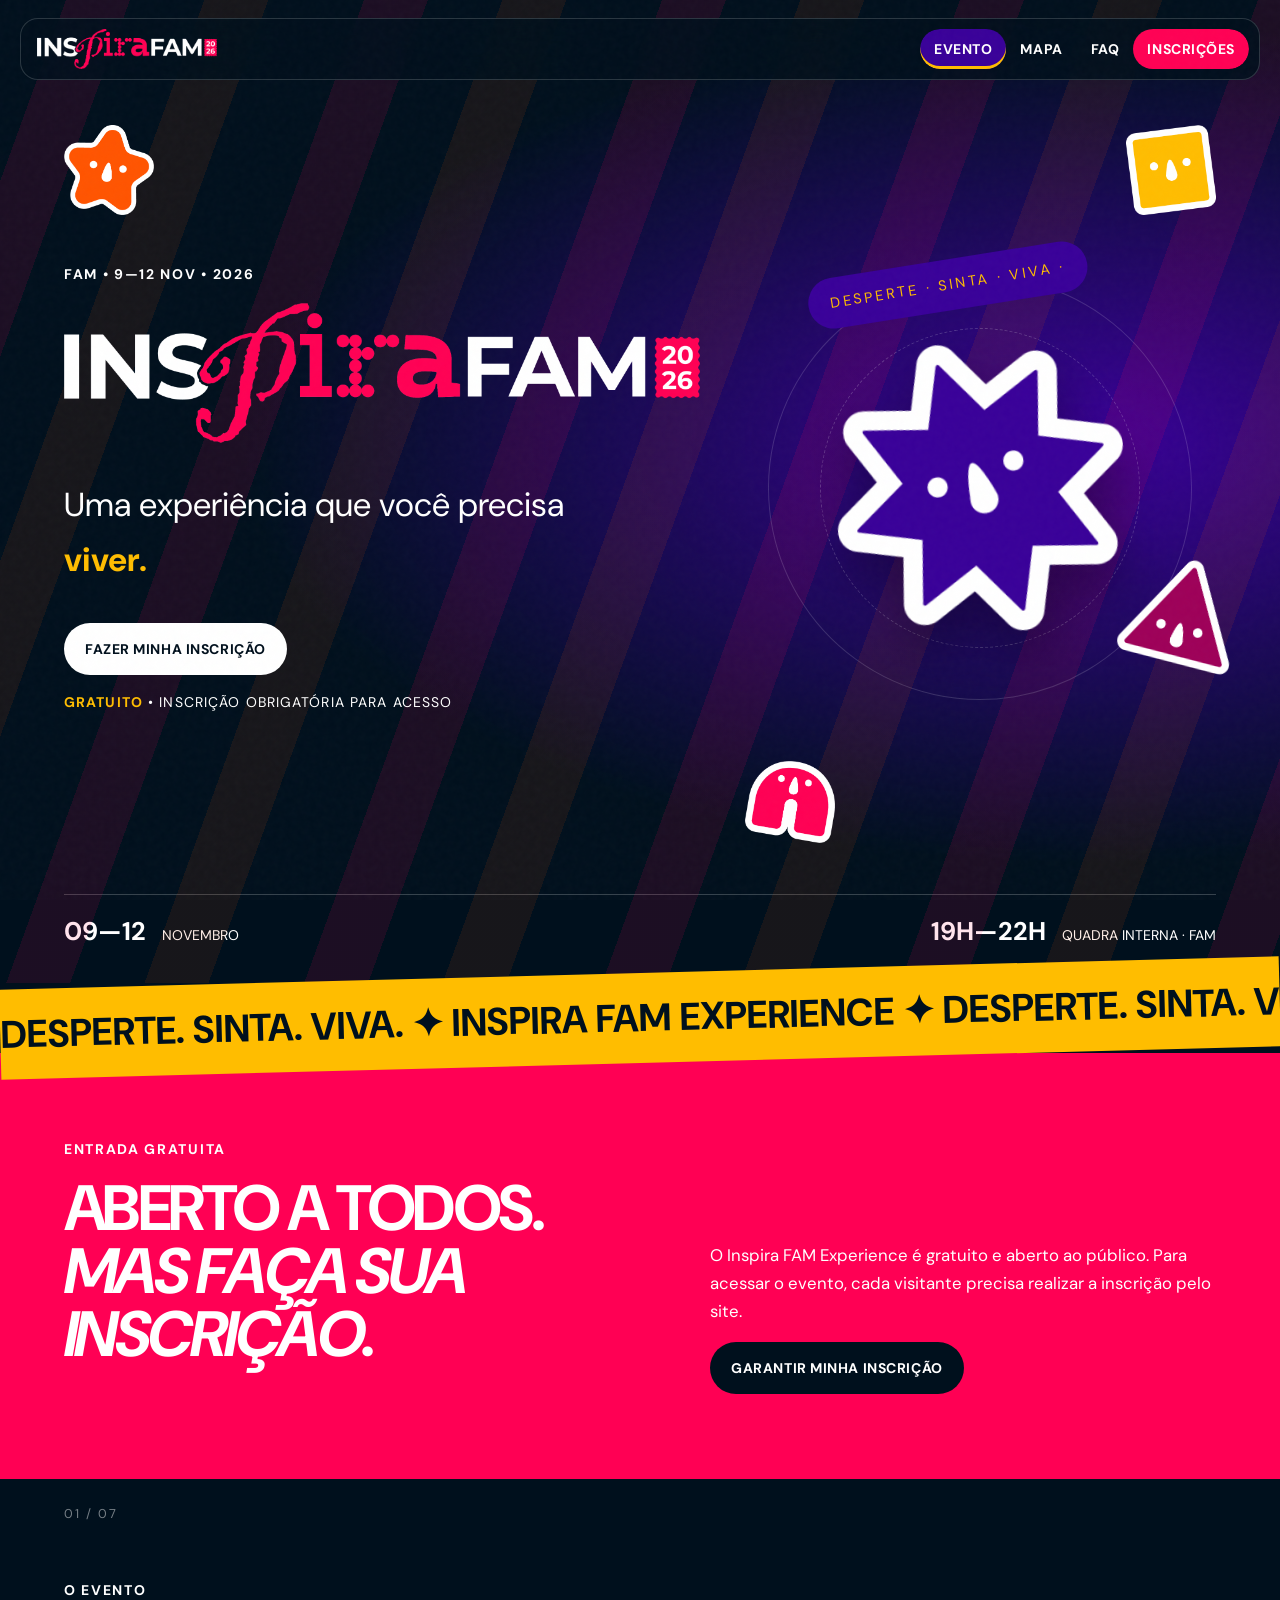
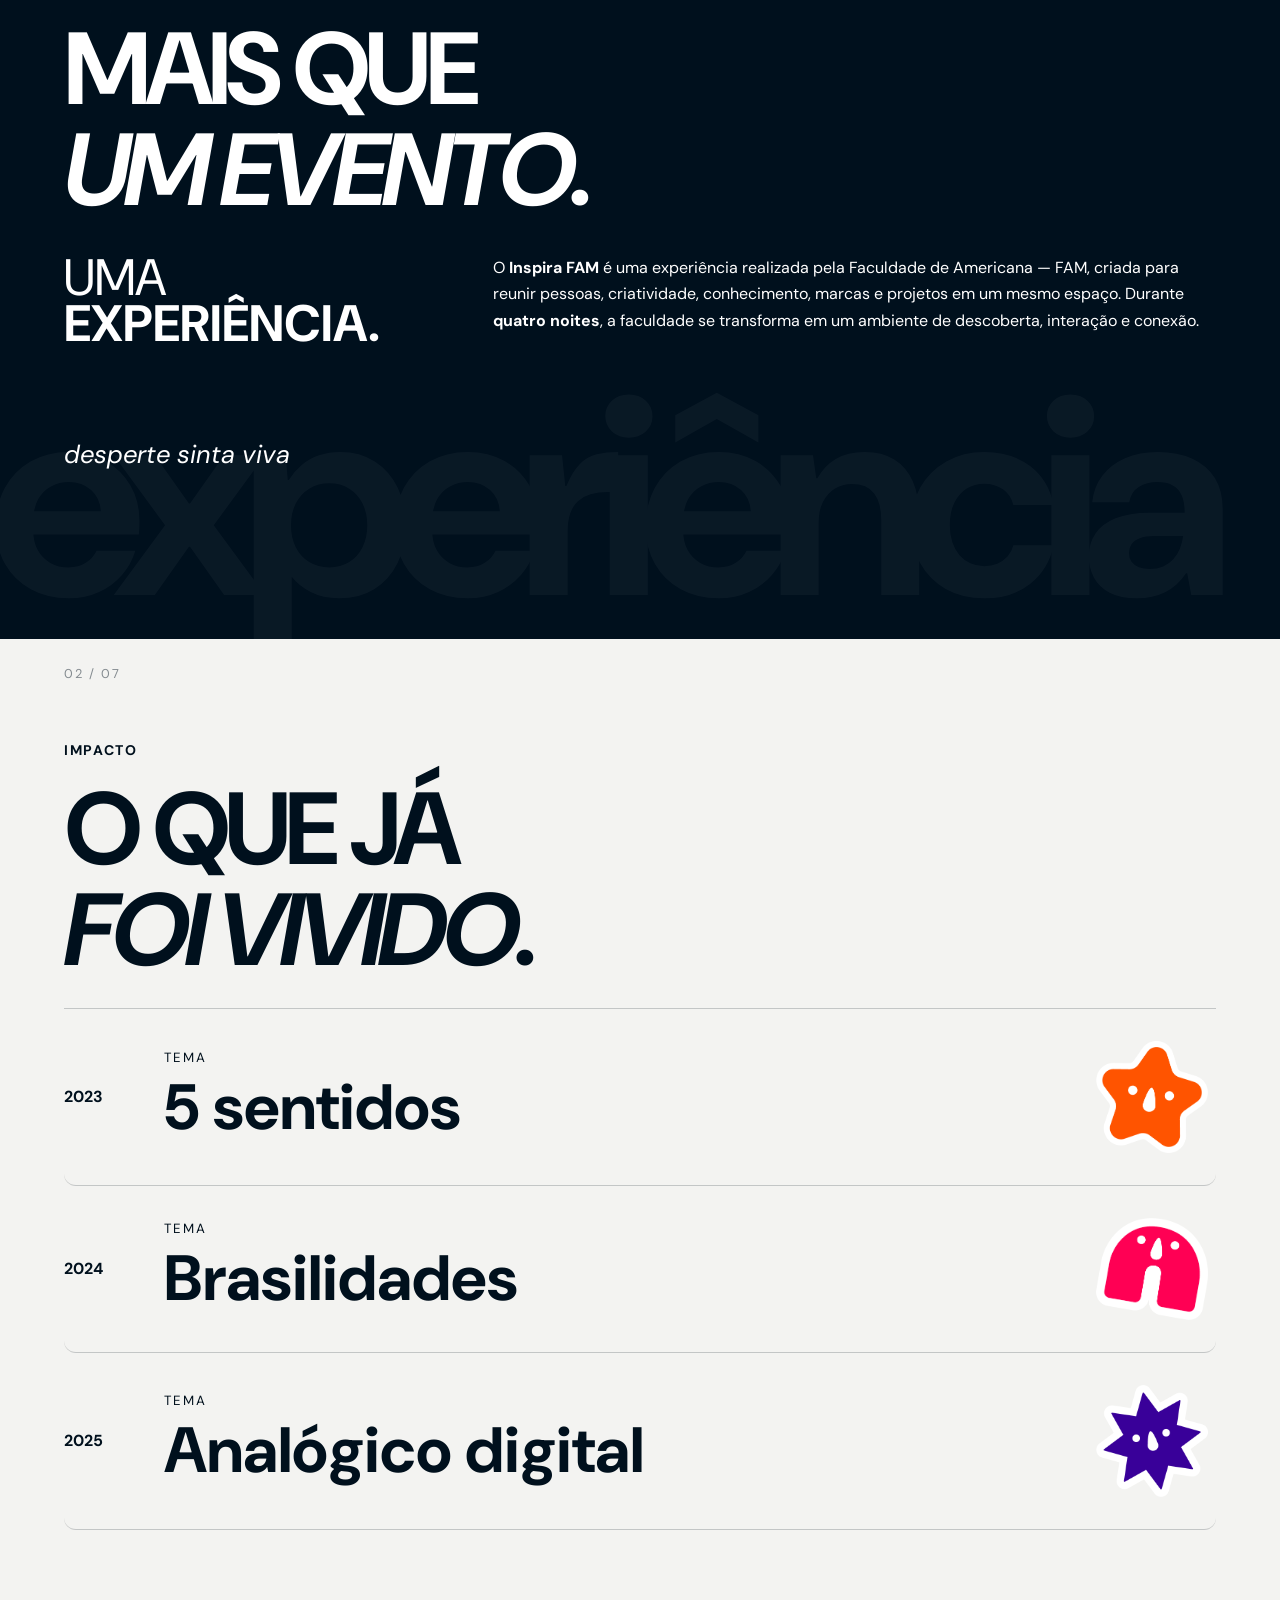
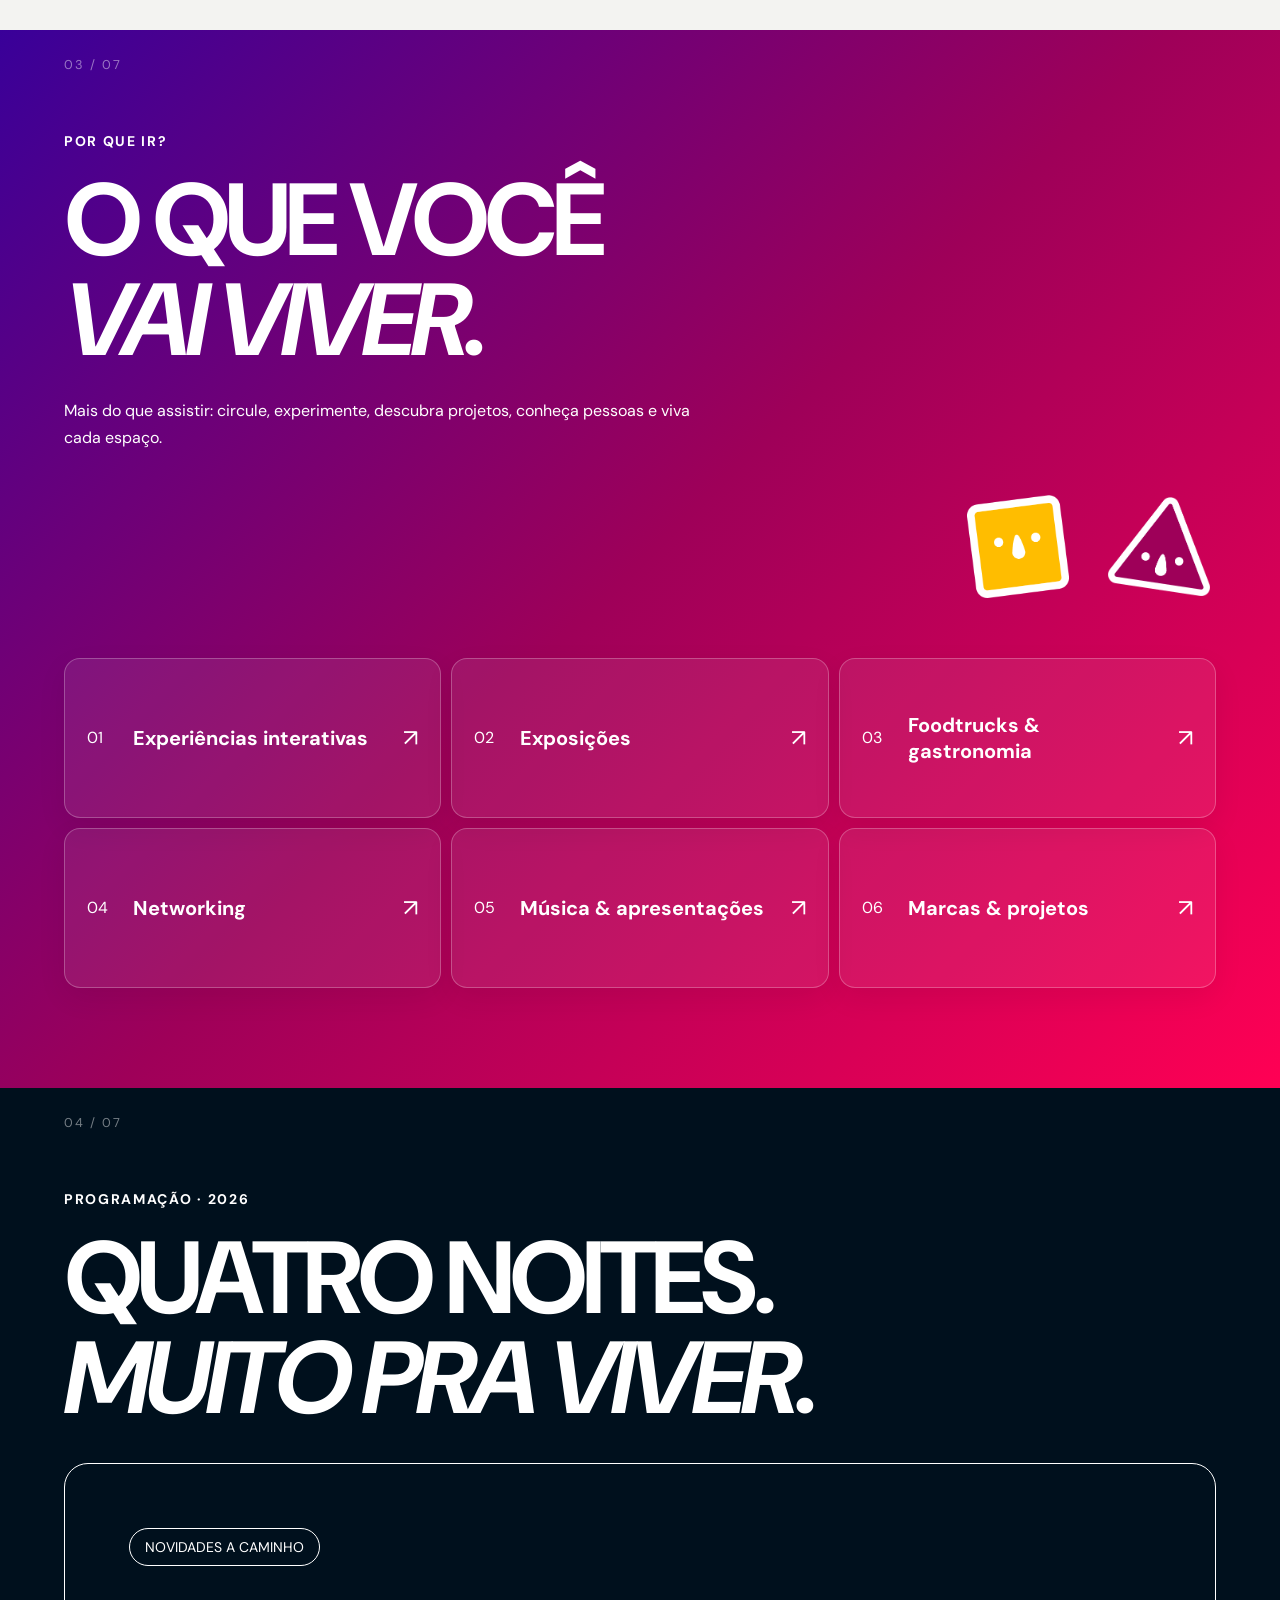
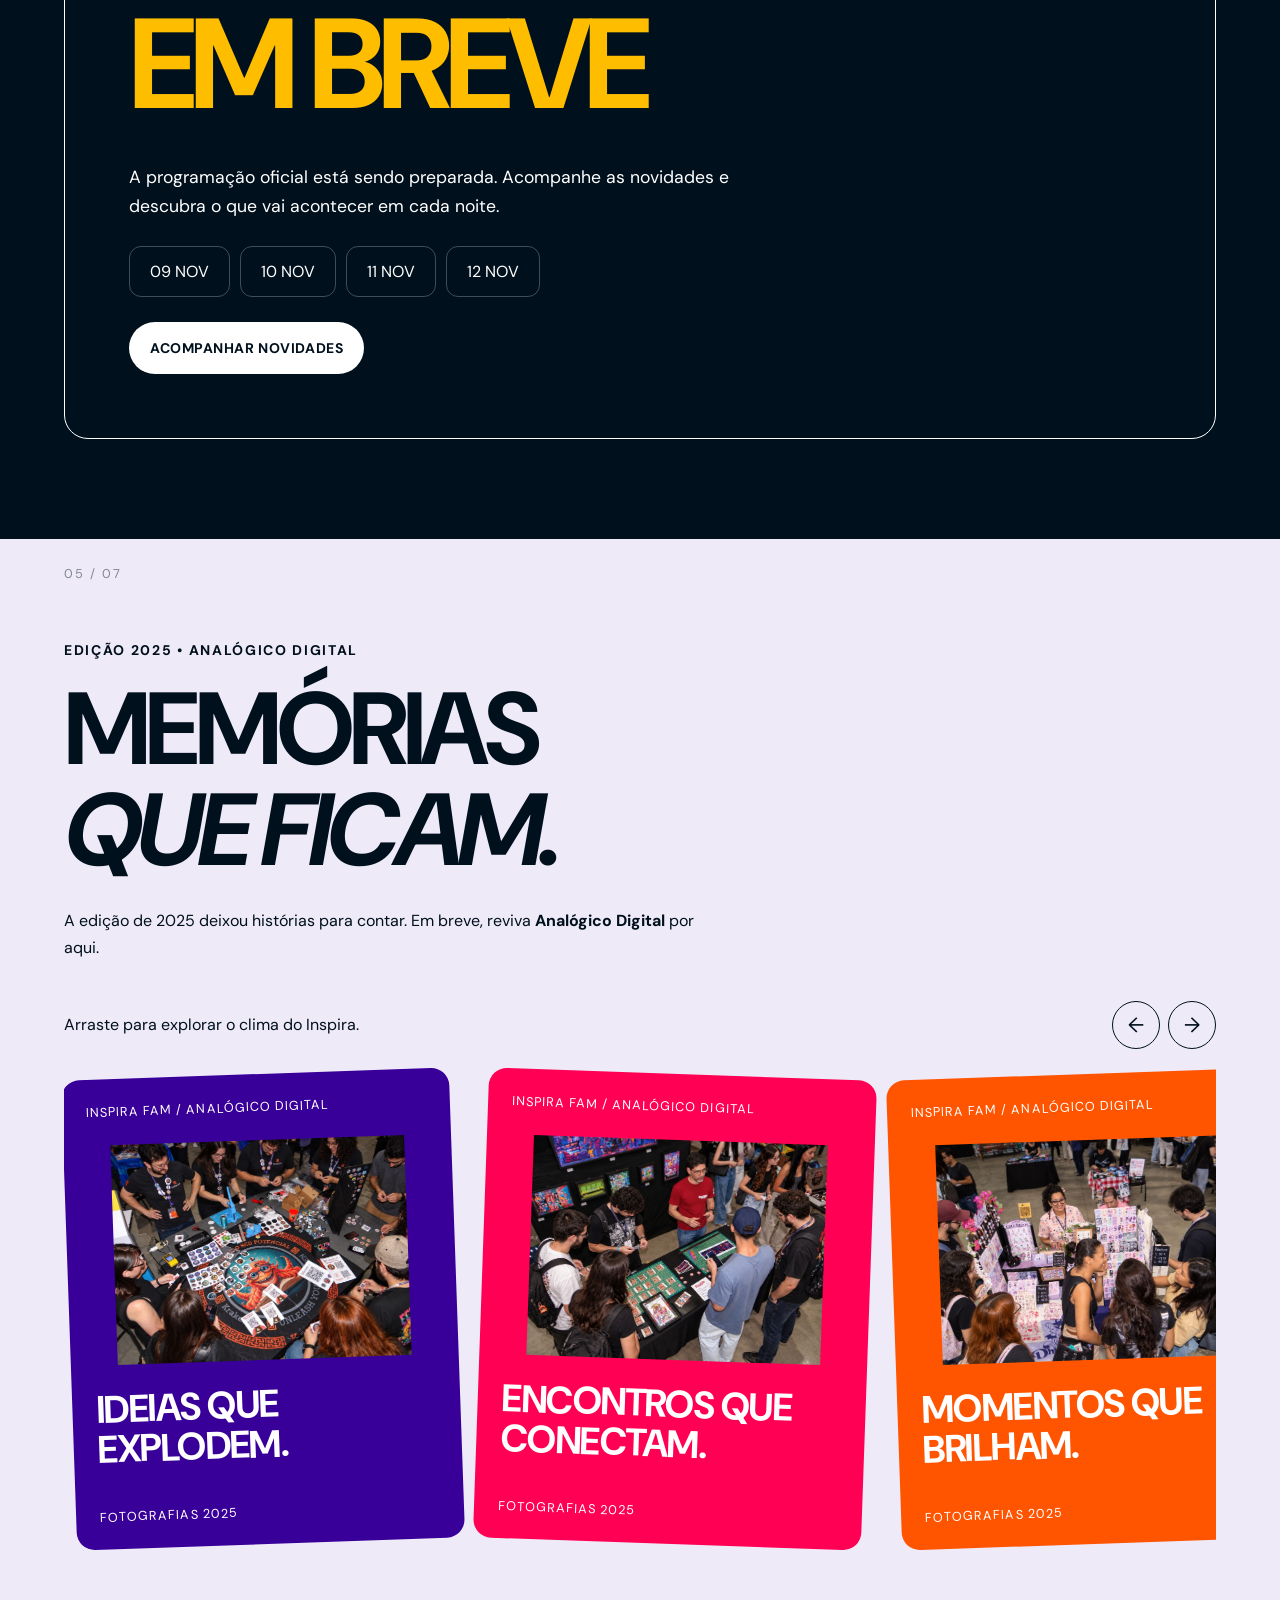
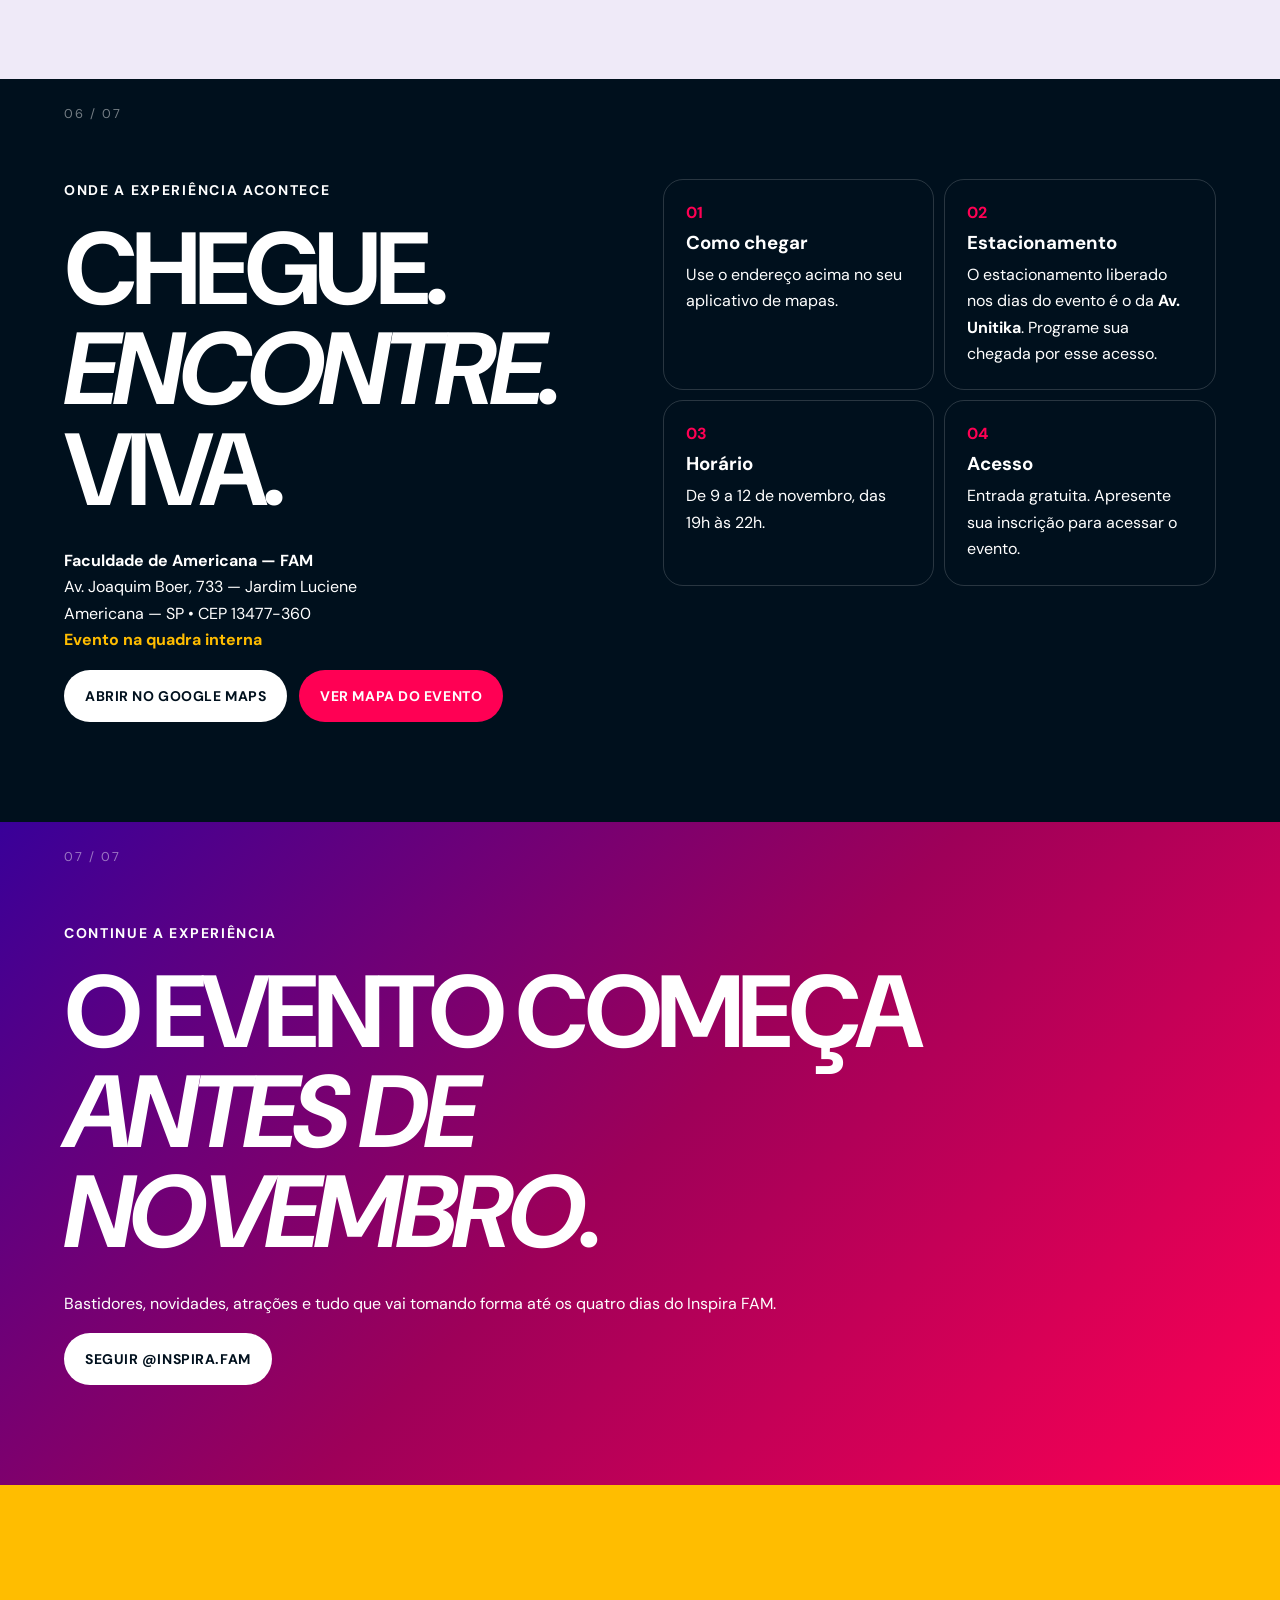
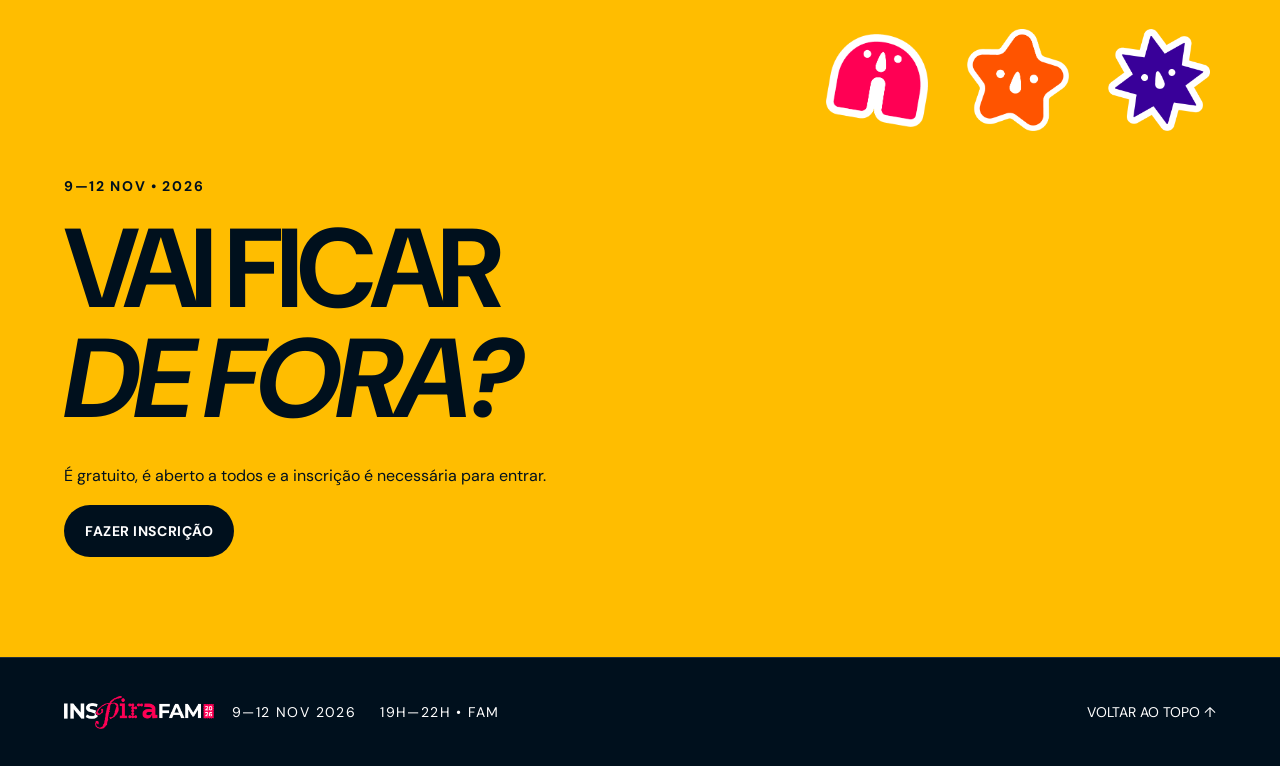
==== commit 2a498282: "teste3" ====
--- a/index.html
+++ b/index.html
@@ -230,36 +230,35 @@
       <div class="gallery-track" tabindex="0" aria-label="Prévia da galeria, use as setas para navegar">
 <button class="memory-card memory-0" type="button" data-gallery="0" aria-label="Ampliar prévia 1">
 <span class="memory-top">INSPIRA FAM / ANALÓGICO DIGITAL</span>
-<img src="ativos/brand/mascote-explosao.png" alt="Mascote explosão">
+<img src="ativos/brand/1.jpeg" alt="Mascote explosão">
 <strong>IDEIAS QUE<br>EXPLODEM.</strong>
-<span class="memory-bottom">FOTOGRAFIAS EM BREVE · 01</span>
+<span class="memory-bottom">FOTOGRAFIAS 2025</span>
 </button>
         <button class="memory-card memory-1" type="button" data-gallery="1" aria-label="Ampliar prévia 2">
 <span class="memory-top">INSPIRA FAM / ANALÓGICO DIGITAL</span>
-<img src="ativos/brand/mascote-arco.png" alt="Mascote arco">
+<img src="ativos/brand/2.jpeg" alt="Mascote arco">
 <strong>ENCONTROS QUE<br>CONECTAM.</strong>
-<span class="memory-bottom">FOTOGRAFIAS EM BREVE · 02</span>
+<span class="memory-bottom">FOTOGRAFIAS 2025</span>
 </button>
         <button class="memory-card memory-2" type="button" data-gallery="2" aria-label="Ampliar prévia 3">
 <span class="memory-top">INSPIRA FAM / ANALÓGICO DIGITAL</span>
-<img src="ativos/brand/mascote-estrela.png" alt="Mascote estrela">
+<img src="ativos/brand/3.jpeg" alt="Mascote estrela">
 <strong>MOMENTOS QUE<br>BRILHAM.</strong>
-<span class="memory-bottom">FOTOGRAFIAS EM BREVE · 03</span>
+<span class="memory-bottom">FOTOGRAFIAS 2025</span>
 </button>
         <button class="memory-card memory-3" type="button" data-gallery="3" aria-label="Ampliar prévia 4">
 <span class="memory-top">INSPIRA FAM / ANALÓGICO DIGITAL</span>
-<img src="ativos/brand/mascote-triangulo.png" alt="Mascote triângulo">
+<img src="ativos/brand/4.jpeg" alt="Mascote triângulo">
 <strong>OLHARES QUE<br>TRANSFORMAM.</strong>
-<span class="memory-bottom">FOTOGRAFIAS EM BREVE · 04</span>
+<span class="memory-bottom">FOTOGRAFIAS 2025</span>
 </button>
         <button class="memory-card memory-4" type="button" data-gallery="4" aria-label="Ampliar prévia 5">
 <span class="memory-top">INSPIRA FAM / ANALÓGICO DIGITAL</span>
-<img src="ativos/brand/mascote-quadrado.png" alt="Mascote quadrado">
+<img src="ativos/brand/5.jpeg" alt="Mascote quadrado">
 <strong>MEMÓRIAS QUE<br>FICAM.</strong>
-<span class="memory-bottom">FOTOGRAFIAS EM BREVE · 05</span>
-</button>
-</div>
-<p class="gallery-note">As fotos da edição de 2025 chegam em breve. Enquanto isso, conheça os personagens da nossa experiência.</p>
+<span class="memory-bottom">FOTOGRAFIAS 2025</span>
+</button>
+</div>
     </section>
 
     
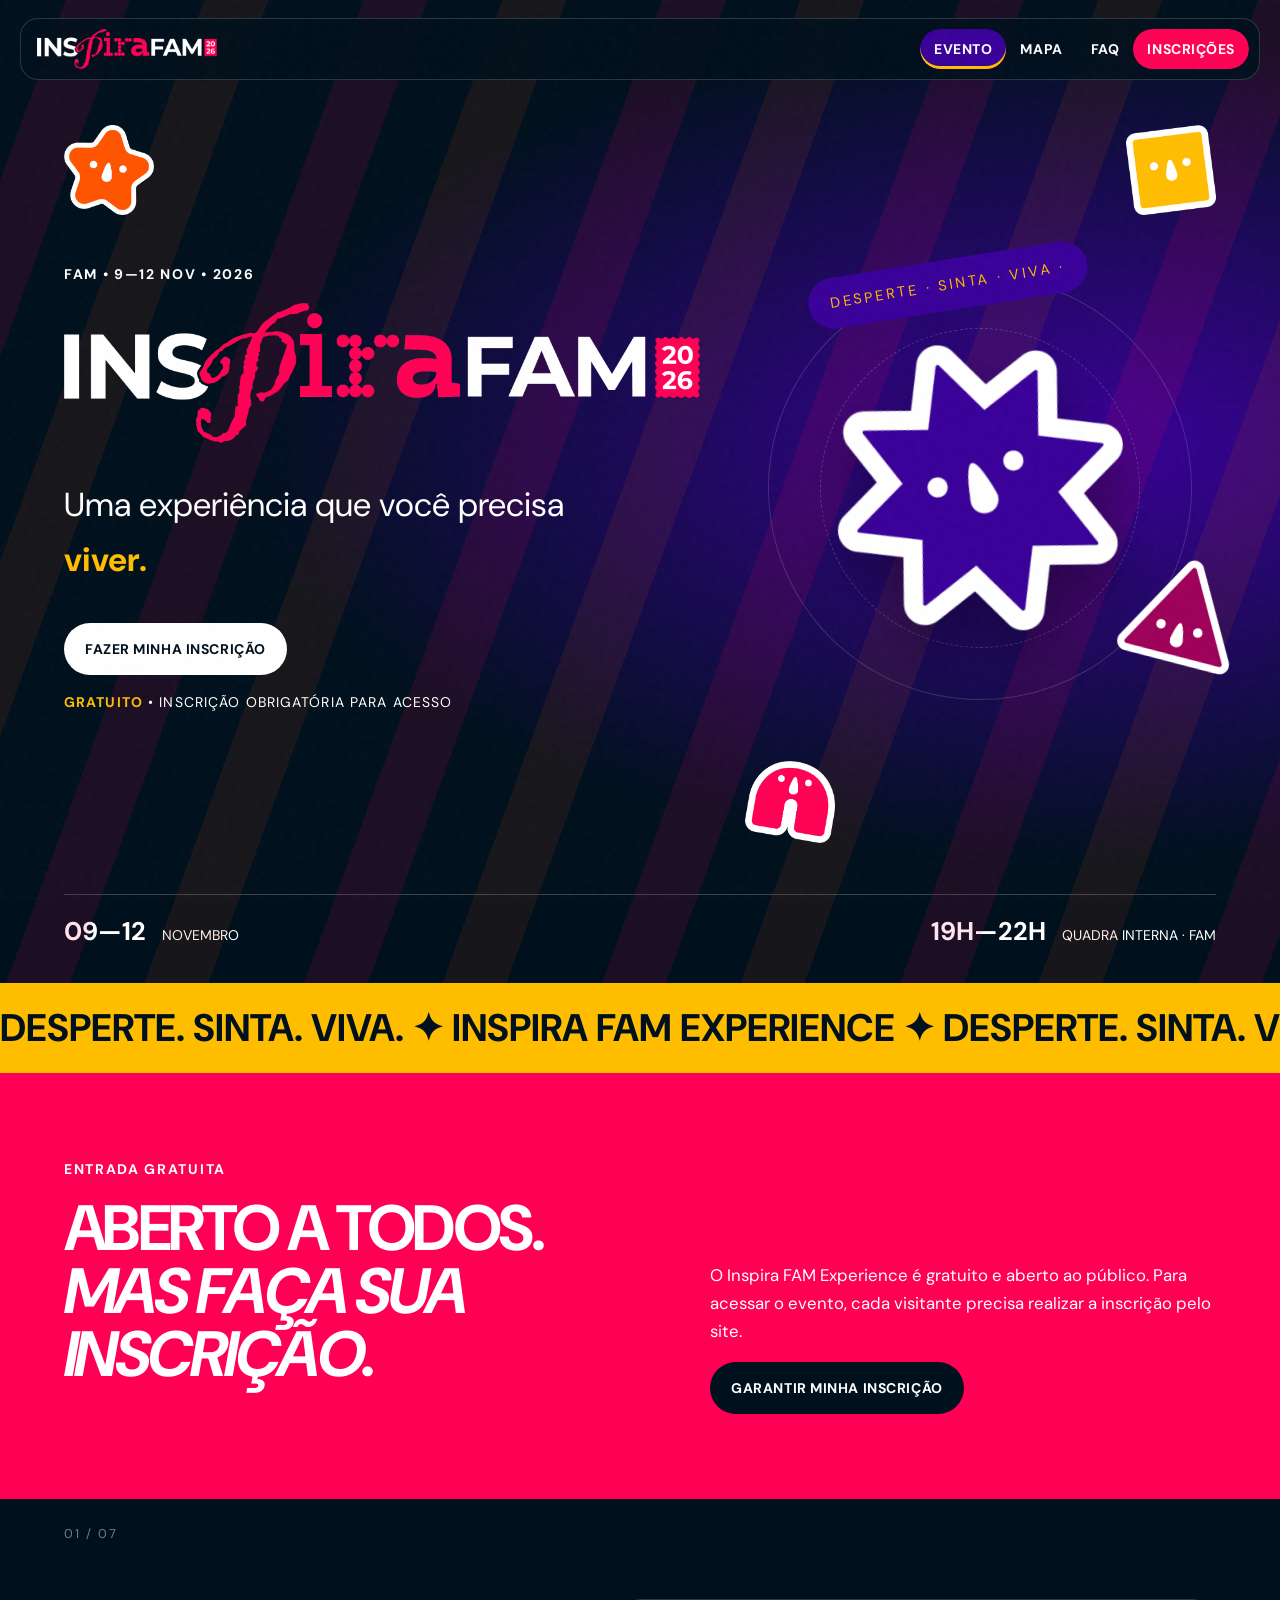
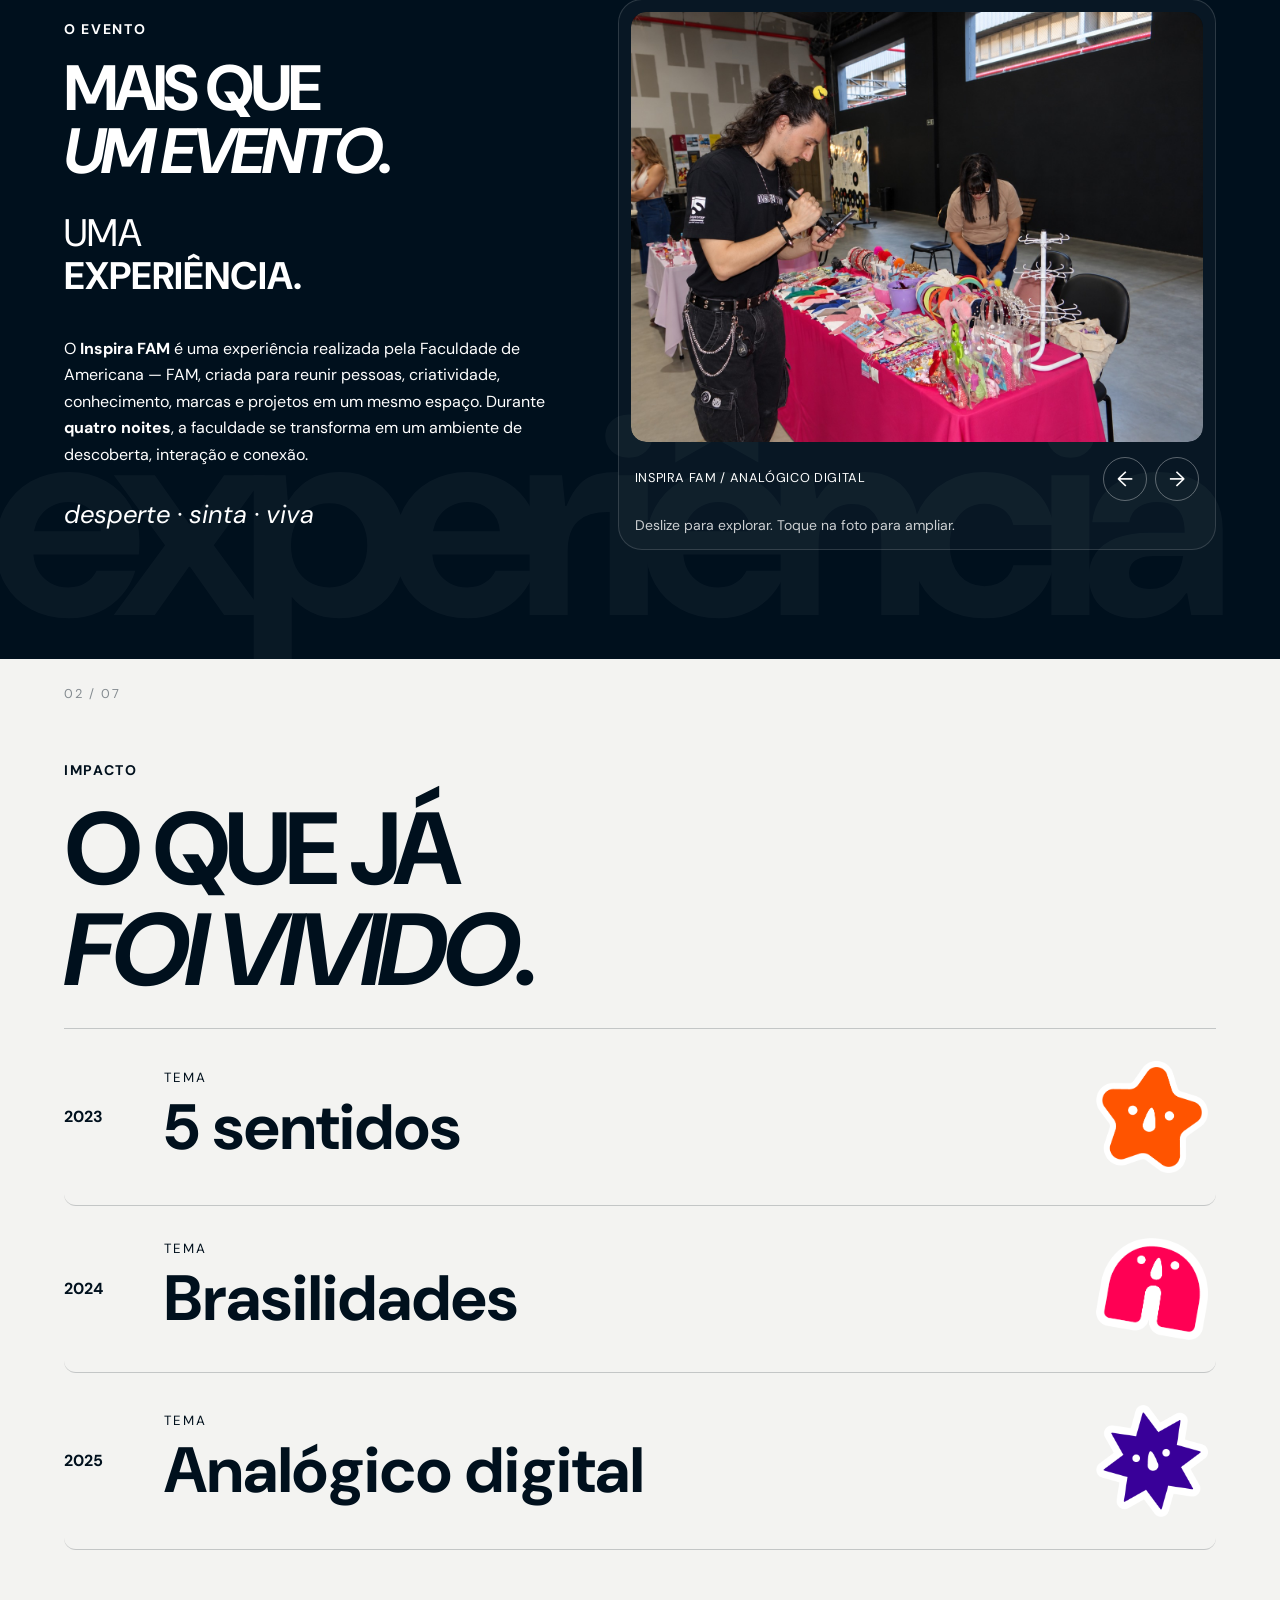
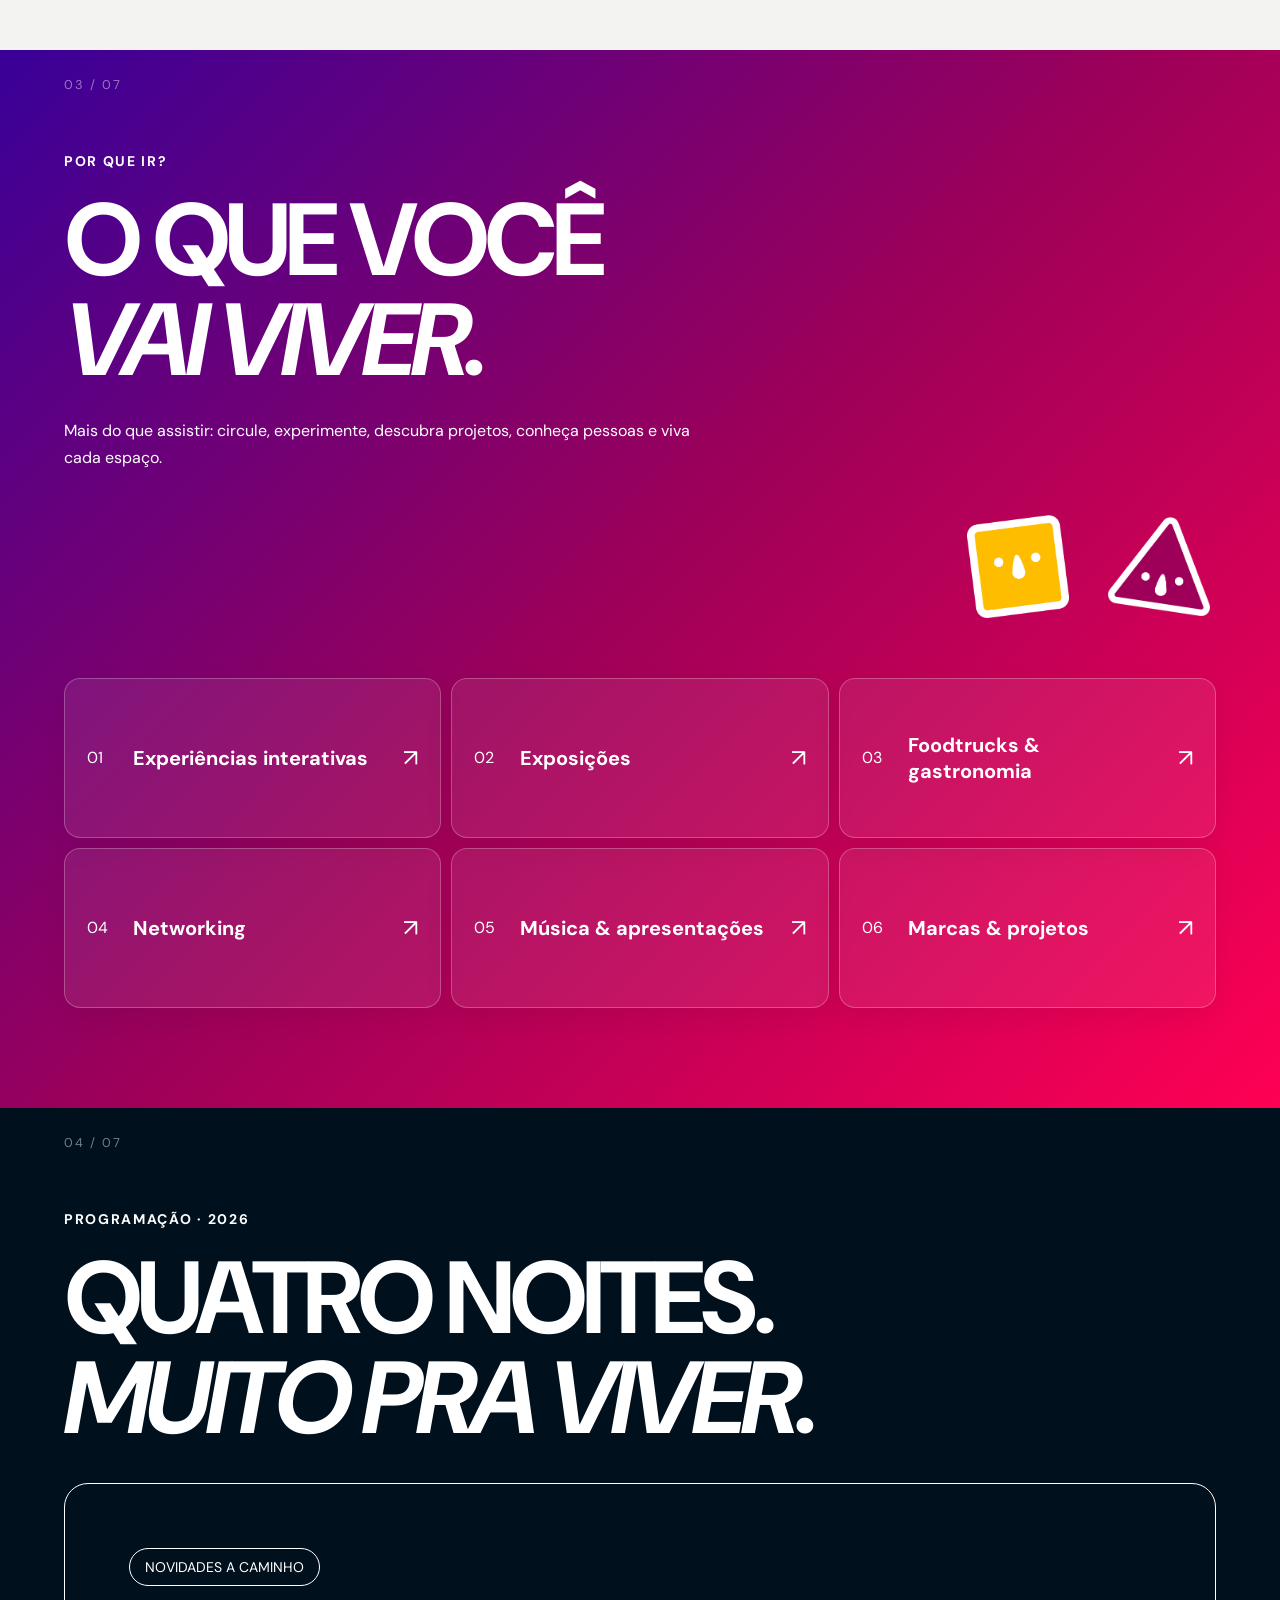
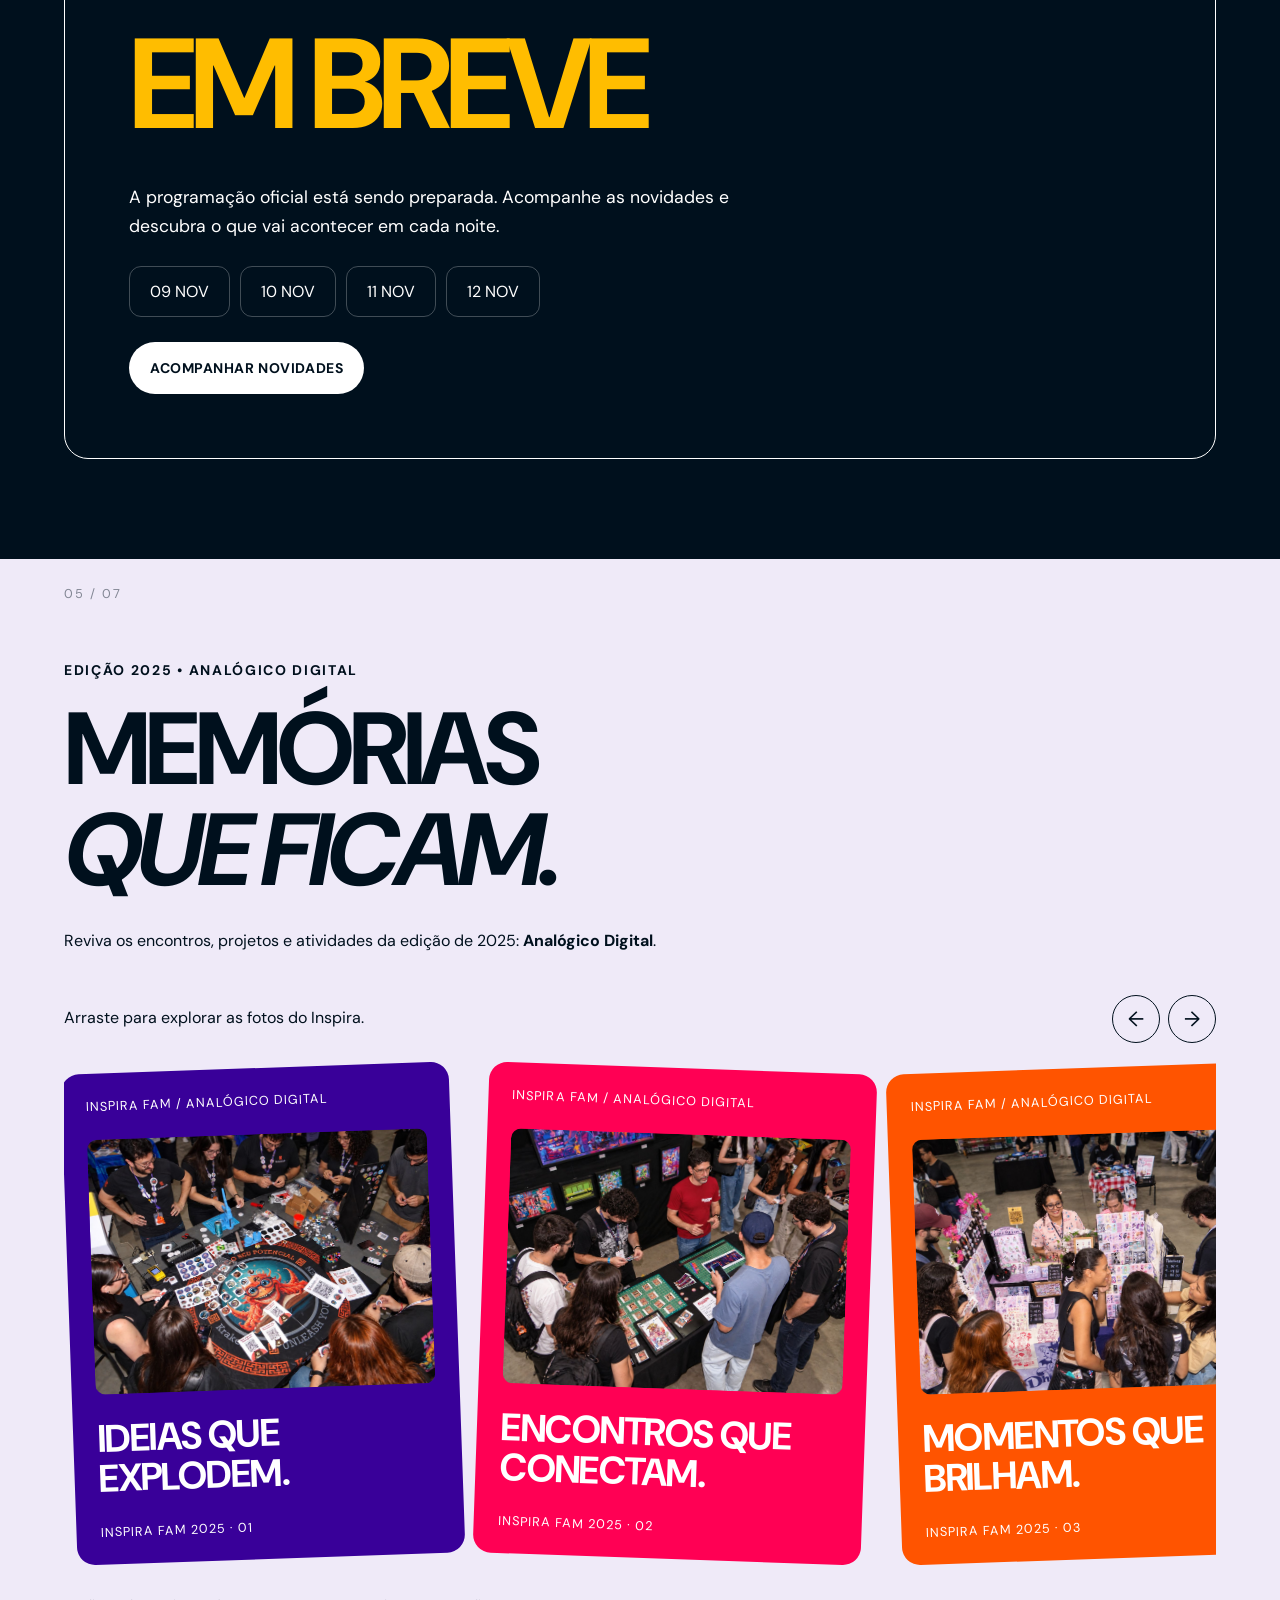
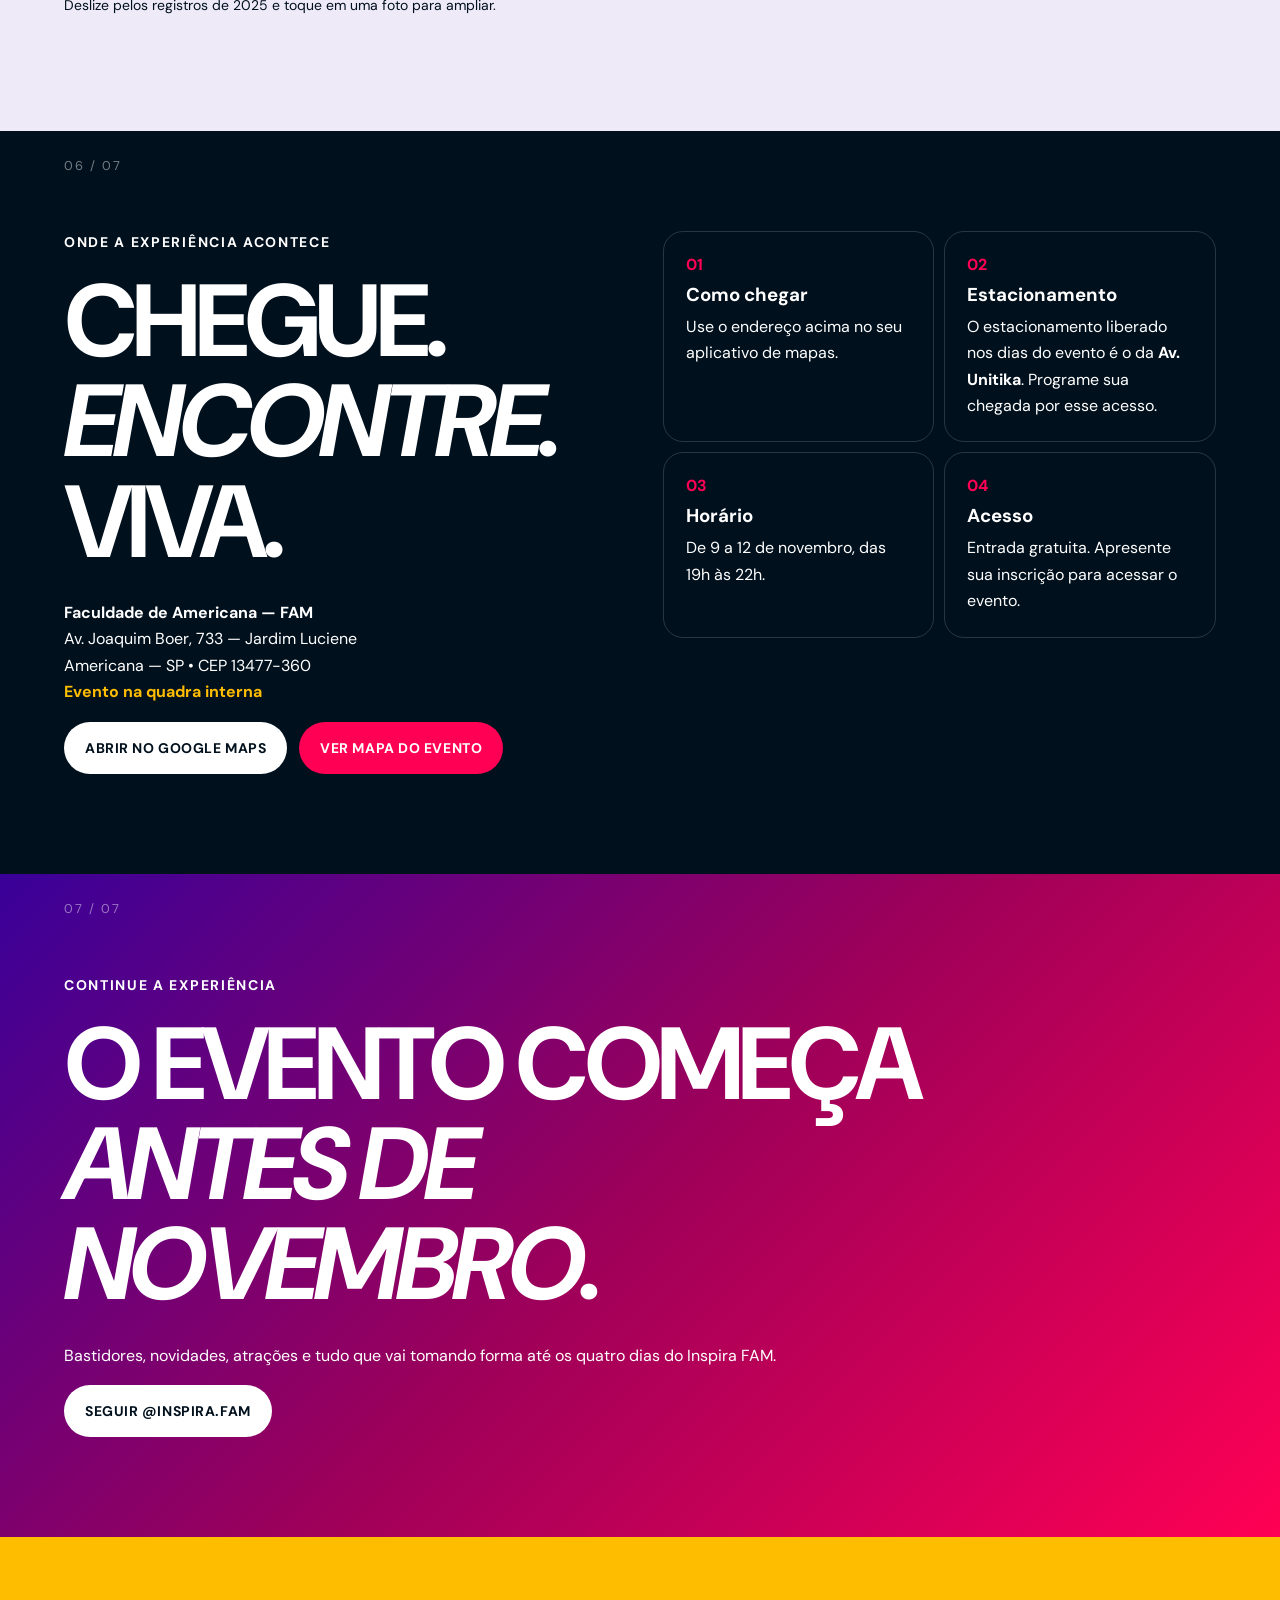
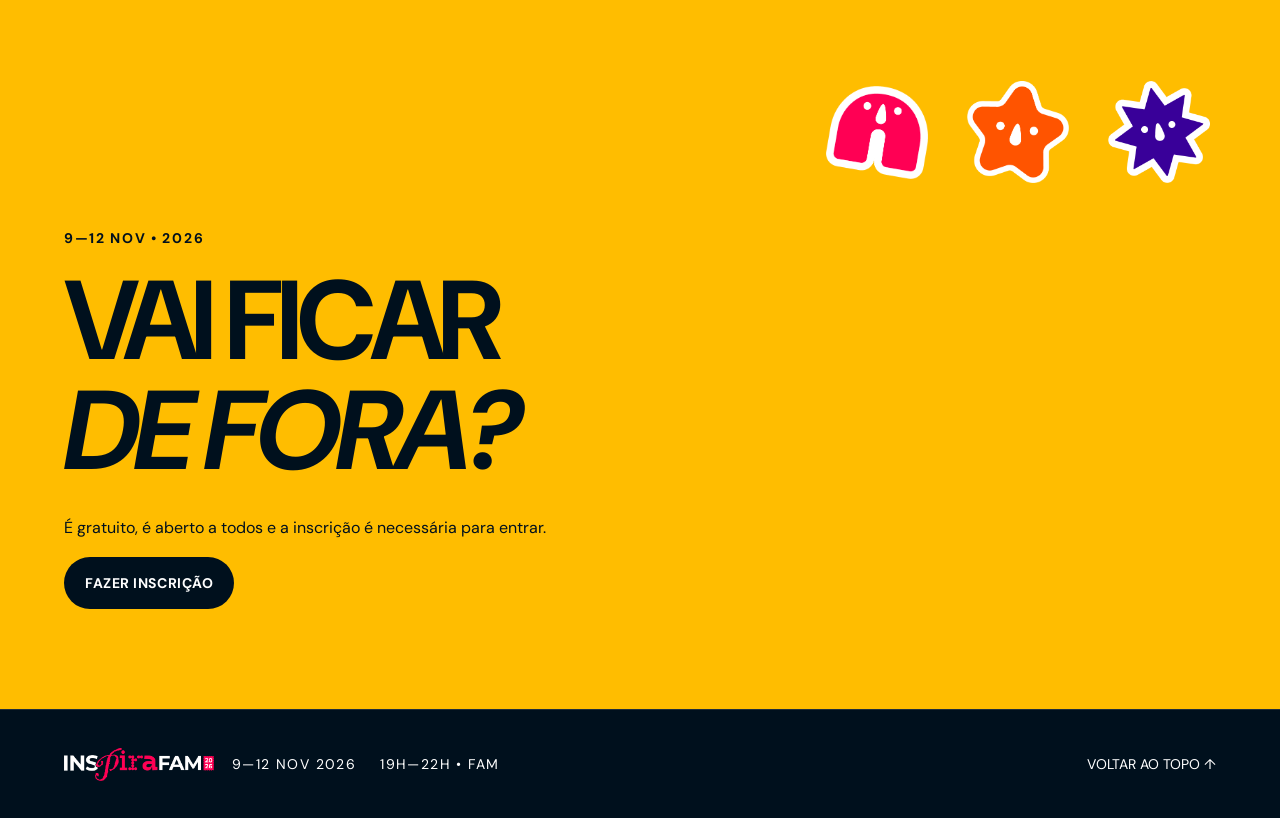
==== commit 1f33706d: "oficial" ====
--- a/index.html
+++ b/index.html
@@ -7,7 +7,7 @@
   <meta name="theme-color" content="#00101d">
   <meta name="description" content="Inspira FAM Experience 2026 — 9 a 12 de novembro, das 19h às 22h, na FAM. Evento gratuito com inscrição obrigatória.">
   <title>Inspira FAM Experience — 2026</title>
-  <link rel="stylesheet" href="style.css?v=20261002-nav">
+  <link rel="stylesheet" href="style.css?v=20261003-straight">
 </head>
 <body id="top" class="page-home">
   <div class="noise" aria-hidden="true">
@@ -93,18 +93,29 @@
     <!-- SEÇÃO DA PÁGINA -->
     <section class="manifesto section-dark" id="sobre">
       <span class="section-index">01 / 07</span>
-      <div class="section-heading reveal">
-        <span class="kicker">O EVENTO</span>
-        <h2>MAIS QUE<br>
-<i>UM EVENTO.</i>
-</h2>
-      </div>
-      <div class="manifesto-copy reveal">
-        <p class="lead">UMA<br>
-<strong>EXPERIÊNCIA.</strong>
-</p>
-        <p>O <strong>Inspira FAM</strong> é uma experiência realizada pela Faculdade de Americana — FAM, criada para reunir pessoas, criatividade, conhecimento, marcas e projetos em um mesmo espaço. Durante <strong>quatro noites</strong>, a faculdade se transforma em um ambiente de descoberta, interação e conexão.</p>
-        <div class="signature">desperte  sinta  viva</div>
+      <!-- SOBRE: texto à esquerda e fotos no espaço indicado à direita -->
+      <div class="about-layout">
+        <div class="about-text"><div class="section-heading"><span class="kicker">O EVENTO</span><h2>MAIS QUE<br><i>UM EVENTO.</i></h2></div><p class="lead">UMA<br><strong>EXPERIÊNCIA.</strong></p><p>O <strong>Inspira FAM</strong> é uma experiência realizada pela Faculdade de Americana — FAM, criada para reunir pessoas, criatividade, conhecimento, marcas e projetos em um mesmo espaço. Durante <strong>quatro noites</strong>, a faculdade se transforma em um ambiente de descoberta, interação e conexão.</p><div class="signature">desperte · sinta · viva</div></div>
+        <div class="about-album"><div class="about-photo-track" tabindex="0" aria-label="Fotos do Inspira FAM; deslize para explorar"><button class="about-photo" type="button" data-about-photo="0" aria-label="Ampliar foto 1 do Inspira FAM"><img src="ativos/brand/photos/inspira-01.jpeg" alt="Registro 1 do Inspira FAM: participantes, projetos e atividades" loading="lazy" decoding="async"></button>
+<button class="about-photo" type="button" data-about-photo="1" aria-label="Ampliar foto 2 do Inspira FAM"><img src="ativos/brand/photos/inspira-02.jpeg" alt="Registro 2 do Inspira FAM: participantes, projetos e atividades" loading="lazy" decoding="async"></button>
+<button class="about-photo" type="button" data-about-photo="2" aria-label="Ampliar foto 3 do Inspira FAM"><img src="ativos/brand/photos/inspira-03.jpeg" alt="Registro 3 do Inspira FAM: participantes, projetos e atividades" loading="lazy" decoding="async"></button>
+<button class="about-photo" type="button" data-about-photo="3" aria-label="Ampliar foto 4 do Inspira FAM"><img src="ativos/brand/photos/inspira-04.jpeg" alt="Registro 4 do Inspira FAM: participantes, projetos e atividades" loading="lazy" decoding="async"></button>
+<button class="about-photo" type="button" data-about-photo="4" aria-label="Ampliar foto 5 do Inspira FAM"><img src="ativos/brand/photos/inspira-05.jpeg" alt="Registro 5 do Inspira FAM: participantes, projetos e atividades" loading="lazy" decoding="async"></button>
+<button class="about-photo" type="button" data-about-photo="5" aria-label="Ampliar foto 6 do Inspira FAM"><img src="ativos/brand/photos/inspira-06.jpeg" alt="Registro 6 do Inspira FAM: participantes, projetos e atividades" loading="lazy" decoding="async"></button>
+<button class="about-photo" type="button" data-about-photo="6" aria-label="Ampliar foto 7 do Inspira FAM"><img src="ativos/brand/photos/inspira-07.jpeg" alt="Registro 7 do Inspira FAM: participantes, projetos e atividades" loading="lazy" decoding="async"></button>
+<button class="about-photo" type="button" data-about-photo="7" aria-label="Ampliar foto 8 do Inspira FAM"><img src="ativos/brand/photos/inspira-08.jpeg" alt="Registro 8 do Inspira FAM: participantes, projetos e atividades" loading="lazy" decoding="async"></button>
+<button class="about-photo" type="button" data-about-photo="8" aria-label="Ampliar foto 9 do Inspira FAM"><img src="ativos/brand/photos/inspira-09.jpeg" alt="Registro 9 do Inspira FAM: participantes, projetos e atividades" loading="lazy" decoding="async"></button>
+<button class="about-photo" type="button" data-about-photo="9" aria-label="Ampliar foto 10 do Inspira FAM"><img src="ativos/brand/photos/inspira-10.jpeg" alt="Registro 10 do Inspira FAM: participantes, projetos e atividades" loading="lazy" decoding="async"></button>
+<button class="about-photo" type="button" data-about-photo="10" aria-label="Ampliar foto 11 do Inspira FAM"><img src="ativos/brand/photos/inspira-11.jpeg" alt="Registro 11 do Inspira FAM: participantes, projetos e atividades" loading="lazy" decoding="async"></button>
+<button class="about-photo" type="button" data-about-photo="11" aria-label="Ampliar foto 12 do Inspira FAM"><img src="ativos/brand/photos/inspira-12.jpeg" alt="Registro 12 do Inspira FAM: participantes, projetos e atividades" loading="lazy" decoding="async"></button>
+<button class="about-photo" type="button" data-about-photo="12" aria-label="Ampliar foto 13 do Inspira FAM"><img src="ativos/brand/photos/inspira-13.jpeg" alt="Registro 13 do Inspira FAM: participantes, projetos e atividades" loading="lazy" decoding="async"></button>
+<button class="about-photo" type="button" data-about-photo="13" aria-label="Ampliar foto 14 do Inspira FAM"><img src="ativos/brand/photos/inspira-14.jpeg" alt="Registro 14 do Inspira FAM: participantes, projetos e atividades" loading="lazy" decoding="async"></button>
+<button class="about-photo" type="button" data-about-photo="14" aria-label="Ampliar foto 15 do Inspira FAM"><img src="ativos/brand/photos/inspira-15.jpeg" alt="Registro 15 do Inspira FAM: participantes, projetos e atividades" loading="lazy" decoding="async"></button>
+<button class="about-photo" type="button" data-about-photo="15" aria-label="Ampliar foto 16 do Inspira FAM"><img src="ativos/brand/photos/inspira-16.jpeg" alt="Registro 16 do Inspira FAM: participantes, projetos e atividades" loading="lazy" decoding="async"></button>
+<button class="about-photo" type="button" data-about-photo="16" aria-label="Ampliar foto 17 do Inspira FAM"><img src="ativos/brand/photos/inspira-17.jpeg" alt="Registro 17 do Inspira FAM: participantes, projetos e atividades" loading="lazy" decoding="async"></button>
+<button class="about-photo" type="button" data-about-photo="17" aria-label="Ampliar foto 18 do Inspira FAM"><img src="ativos/brand/photos/inspira-18.jpeg" alt="Registro 18 do Inspira FAM: participantes, projetos e atividades" loading="lazy" decoding="async"></button>
+<button class="about-photo" type="button" data-about-photo="18" aria-label="Ampliar foto 19 do Inspira FAM"><img src="ativos/brand/photos/inspira-19.jpeg" alt="Registro 19 do Inspira FAM: participantes, projetos e atividades" loading="lazy" decoding="async"></button>
+<button class="about-photo" type="button" data-about-photo="19" aria-label="Ampliar foto 20 do Inspira FAM"><img src="ativos/brand/photos/inspira-20.jpeg" alt="Registro 20 do Inspira FAM: participantes, projetos e atividades" loading="lazy" decoding="async"></button></div><div class="about-photo-controls"><span>INSPIRA FAM / ANALÓGICO DIGITAL</span><div><button type="button" data-about-prev aria-label="Foto anterior">←</button><button type="button" data-about-next aria-label="Próxima foto">→</button></div></div><p class="about-photo-hint">Deslize para explorar. Toque na foto para ampliar.</p></div>
       </div>
       <span class="floating-word" aria-hidden="true">experiência</span>
     </section>
@@ -218,47 +229,48 @@
         <h2>MEMÓRIAS<br>
 <i>QUE FICAM.</i>
 </h2>
-        <p>A edição de 2025 deixou histórias para contar. Em breve, reviva <strong>Analógico Digital</strong> por aqui.</p>
+        <p>Reviva os encontros, projetos e atividades da edição de 2025: <strong>Analógico Digital</strong>.</p>
       </div>
       <div class="gallery-toolbar">
-<p>Arraste para explorar o clima do Inspira.</p>
+<p>Arraste para explorar as fotos do Inspira.</p>
 <div>
 <button type="button" class="gallery-prev" aria-label="Ver item anterior">←</button>
 <button type="button" class="gallery-next" aria-label="Ver próximo item">→</button>
 </div>
 </div>
       <div class="gallery-track" tabindex="0" aria-label="Prévia da galeria, use as setas para navegar">
-<button class="memory-card memory-0" type="button" data-gallery="0" aria-label="Ampliar prévia 1">
-<span class="memory-top">INSPIRA FAM / ANALÓGICO DIGITAL</span>
-<img src="ativos/brand/1.jpeg" alt="Mascote explosão">
+<button class="memory-card memory-0" type="button" data-gallery="0" aria-label="Ampliar foto 1">
+<span class="memory-top">INSPIRA FAM / ANALÓGICO DIGITAL</span>
+<img src="ativos/brand/photos/galeria-01.jpeg" alt="Atividades e projetos do Inspira FAM 2025 — Analógico Digital, foto 1" loading="lazy" decoding="async">
 <strong>IDEIAS QUE<br>EXPLODEM.</strong>
-<span class="memory-bottom">FOTOGRAFIAS 2025</span>
-</button>
-        <button class="memory-card memory-1" type="button" data-gallery="1" aria-label="Ampliar prévia 2">
-<span class="memory-top">INSPIRA FAM / ANALÓGICO DIGITAL</span>
-<img src="ativos/brand/2.jpeg" alt="Mascote arco">
+<span class="memory-bottom">INSPIRA FAM 2025 · 01</span>
+</button>
+        <button class="memory-card memory-1" type="button" data-gallery="1" aria-label="Ampliar foto 2">
+<span class="memory-top">INSPIRA FAM / ANALÓGICO DIGITAL</span>
+<img src="ativos/brand/photos/galeria-02.jpeg" alt="Atividades e projetos do Inspira FAM 2025 — Analógico Digital, foto 2" loading="lazy" decoding="async">
 <strong>ENCONTROS QUE<br>CONECTAM.</strong>
-<span class="memory-bottom">FOTOGRAFIAS 2025</span>
-</button>
-        <button class="memory-card memory-2" type="button" data-gallery="2" aria-label="Ampliar prévia 3">
-<span class="memory-top">INSPIRA FAM / ANALÓGICO DIGITAL</span>
-<img src="ativos/brand/3.jpeg" alt="Mascote estrela">
+<span class="memory-bottom">INSPIRA FAM 2025 · 02</span>
+</button>
+        <button class="memory-card memory-2" type="button" data-gallery="2" aria-label="Ampliar foto 3">
+<span class="memory-top">INSPIRA FAM / ANALÓGICO DIGITAL</span>
+<img src="ativos/brand/photos/galeria-03.jpeg" alt="Atividades e projetos do Inspira FAM 2025 — Analógico Digital, foto 3" loading="lazy" decoding="async">
 <strong>MOMENTOS QUE<br>BRILHAM.</strong>
-<span class="memory-bottom">FOTOGRAFIAS 2025</span>
-</button>
-        <button class="memory-card memory-3" type="button" data-gallery="3" aria-label="Ampliar prévia 4">
-<span class="memory-top">INSPIRA FAM / ANALÓGICO DIGITAL</span>
-<img src="ativos/brand/4.jpeg" alt="Mascote triângulo">
+<span class="memory-bottom">INSPIRA FAM 2025 · 03</span>
+</button>
+        <button class="memory-card memory-3" type="button" data-gallery="3" aria-label="Ampliar foto 4">
+<span class="memory-top">INSPIRA FAM / ANALÓGICO DIGITAL</span>
+<img src="ativos/brand/photos/galeria-04.jpeg" alt="Atividades e projetos do Inspira FAM 2025 — Analógico Digital, foto 4" loading="lazy" decoding="async">
 <strong>OLHARES QUE<br>TRANSFORMAM.</strong>
-<span class="memory-bottom">FOTOGRAFIAS 2025</span>
-</button>
-        <button class="memory-card memory-4" type="button" data-gallery="4" aria-label="Ampliar prévia 5">
-<span class="memory-top">INSPIRA FAM / ANALÓGICO DIGITAL</span>
-<img src="ativos/brand/5.jpeg" alt="Mascote quadrado">
+<span class="memory-bottom">INSPIRA FAM 2025 · 04</span>
+</button>
+        <button class="memory-card memory-4" type="button" data-gallery="4" aria-label="Ampliar foto 5">
+<span class="memory-top">INSPIRA FAM / ANALÓGICO DIGITAL</span>
+<img src="ativos/brand/photos/galeria-05.jpeg" alt="Atividades e projetos do Inspira FAM 2025 — Analógico Digital, foto 5" loading="lazy" decoding="async">
 <strong>MEMÓRIAS QUE<br>FICAM.</strong>
-<span class="memory-bottom">FOTOGRAFIAS 2025</span>
-</button>
-</div>
+<span class="memory-bottom">INSPIRA FAM 2025 · 05</span>
+</button>
+</div>
+<p class="gallery-note">Deslize pelos registros de 2025 e toque em uma foto para ampliar.</p>
     </section>
 
     
@@ -361,13 +373,15 @@
 <button class="gallery-close" type="button" aria-label="Fechar galeria">×</button>
 <div id="gallery-detail">
 </div>
-<p>Fotografias da edição de 2025 em breve.</p>
+<p>Inspira FAM 2025 / Analógico Digital</p>
 <div class="gallery-modal-controls">
 <button class="detail-prev" aria-label="Anterior">←</button>
 <button class="detail-next" aria-label="Próximo">→</button>
 </div>
 </dialog>
-  <script src="script.js?v=20261002-mobile">
+  <!-- FOTO AMPLIADA: imagem inteira, sem corte -->
+  <dialog class="about-lightbox" id="about-lightbox"><button type="button" class="about-photo-close" aria-label="Fechar foto">×</button><img id="about-full-photo" alt=""><div class="about-full-controls"><button type="button" data-full-prev aria-label="Foto anterior">←</button><span id="about-photo-count" aria-live="polite"></span><button type="button" data-full-next aria-label="Próxima foto">→</button></div></dialog>
+  <script src="script.js?v=20261003-visitor">
 </script>
 </body>
 </html>
--- a/style.css
+++ b/style.css
@@ -1097,8 +1097,9 @@
 color:var(--navy);
 padding:20px 0;
 overflow:hidden;
-transform:rotate(-1.5deg);
-margin:-10px 0;
+/* Faixa horizontal: evita inclinação e sobreposição das seções. */
+transform:none;
+margin:0;
 position:relative;
 z-index:5}
 .marquee>div{
@@ -1923,3 +1924,37 @@
 .nav-links .nav-cta{color:#fff;background:var(--pink)}
 .nav-links .nav-cta.active,.nav-links .nav-cta[aria-current="page"]{background:var(--purple);box-shadow:inset 0 -3px 0 var(--yellow)}
 @media(hover:hover){.nav-links .nav-link:hover{color:#fff;background:#390099cc}}
+
+/* 13. SOBRE O EVENTO — álbum no espaço indicado pelo usuário */
+.about-layout{display:grid;grid-template-columns:minmax(0,.9fr) minmax(0,1.1fr);gap:clamp(28px,5vw,70px);align-items:center;position:relative;z-index:1}
+.about-text,.about-album{min-width:0}
+.about-text h2{font-size:clamp(2.8rem,5vw,5.5rem)}
+.about-text .lead{font-size:clamp(1.8rem,3vw,3rem);line-height:1.12}
+.about-text .signature{margin-top:30px}
+.about-album{background:#ffffff08;padding:12px;border:1px solid #ffffff25;border-radius:24px}
+.about-photo-track{display:flex;width:100%;min-width:0;overflow-x:auto;scroll-snap-type:x mandatory;scrollbar-width:thin;scrollbar-color:var(--pink) transparent;border-radius:15px;gap:12px}
+.about-photo{flex:0 0 100%;min-width:0;border:0;padding:0;background:#00101d;scroll-snap-align:center;aspect-ratio:4/3;overflow:hidden;border-radius:15px;cursor:zoom-in}
+.about-photo img{width:100%;height:100%;object-fit:contain}
+.about-photo-controls{display:flex;gap:15px;justify-content:space-between;align-items:center;padding:15px 4px 5px}
+.about-photo-controls>span{font-size:.8rem;letter-spacing:.05em;line-height:1.6}
+.about-photo-controls>div{display:flex;gap:8px;flex-shrink:0}
+.about-photo-controls button,.about-full-controls button{width:44px;height:44px;border:1px solid #ffffff55;border-radius:50%;background:transparent;color:white;font-size:1.3rem}
+.about-photo-hint{font-size:.875rem;margin:8px 4px 0;color:#ffffffc9}
+.about-lightbox{width:min(1100px,calc(100% - 20px));max-height:94svh;border:1px solid #ffffff25;border-radius:18px;background:var(--navy);color:white;padding:55px 15px 15px}
+.about-lightbox::backdrop{background:#00101df2}
+.about-lightbox>img{width:100%;height:70svh;object-fit:contain}
+.about-photo-close{position:absolute;top:8px;right:12px;width:44px;height:44px;border:0;border-radius:50%;background:white;color:var(--navy);font-size:1.8rem}
+.about-full-controls{display:flex;justify-content:space-between;align-items:center;margin-top:12px}
+@media(max-width:900px){.about-layout{grid-template-columns:minmax(0,1fr)}.about-text h2{font-size:clamp(2.5rem,7vw,5rem)}}
+@container site-content (max-width:600px){.about-layout{grid-template-columns:minmax(0,1fr);gap:30px}.about-text h2{font-size:clamp(2.25rem,10cqw,3.75rem)}.about-photo-controls>span{font-size:.75rem}.about-album{padding:8px}}
+
+/* 14. GALERIA — fotos reais nos cinco cartões */
+.memory-card img{height:auto;aspect-ratio:4/3;object-fit:cover;border-radius:10px;transform:none}
+.memory-card:hover img{transform:scale(1.02)}
+.gallery-modal .memory-card{min-height:0}
+.gallery-modal .memory-card img{height:auto;max-height:60svh;aspect-ratio:auto;object-fit:contain;transform:none}
+.gallery-modal .memory-card strong{font-size:1.6rem}
+
+/* 15. INSCRIÇÕES — somente visitantes */
+.choice-grid.visitor-only{grid-template-columns:minmax(0,1fr);max-width:850px;margin:30px auto 0}
+.visitor-only .choice-card{min-height:320px}
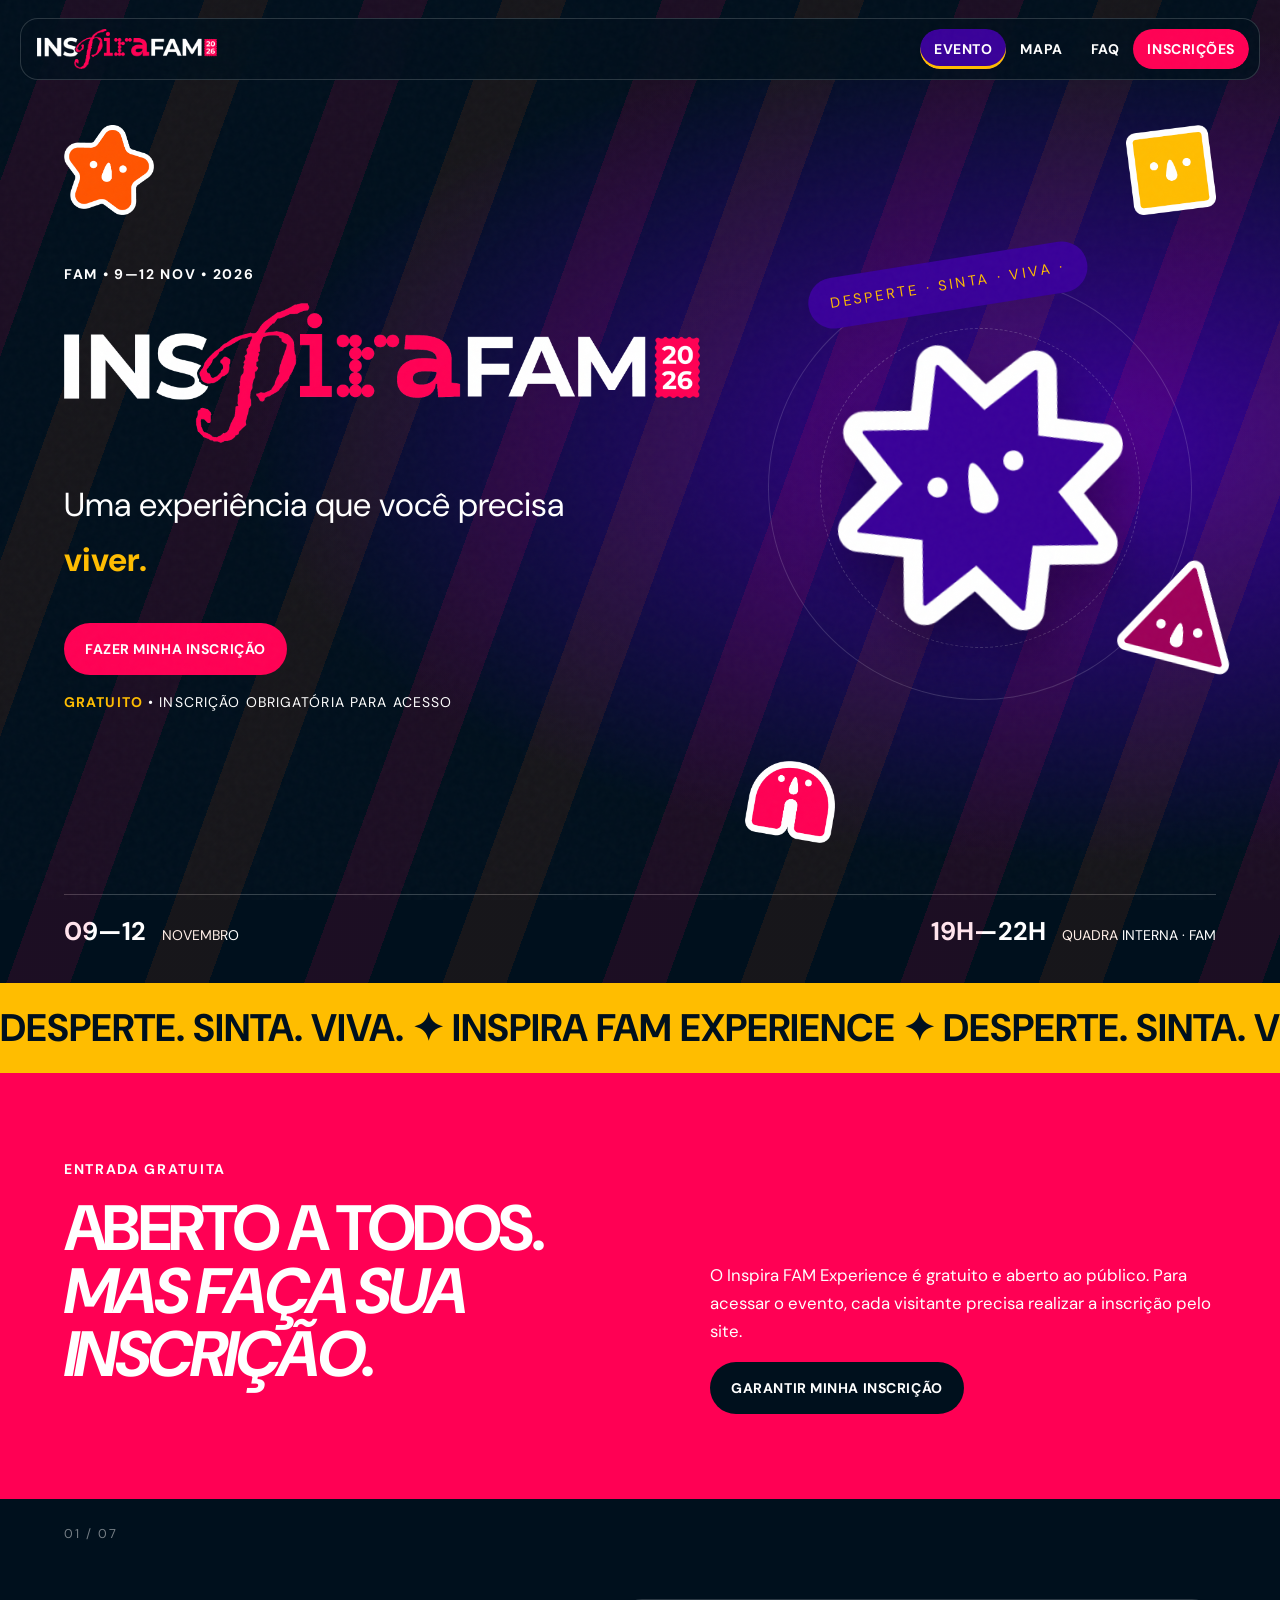
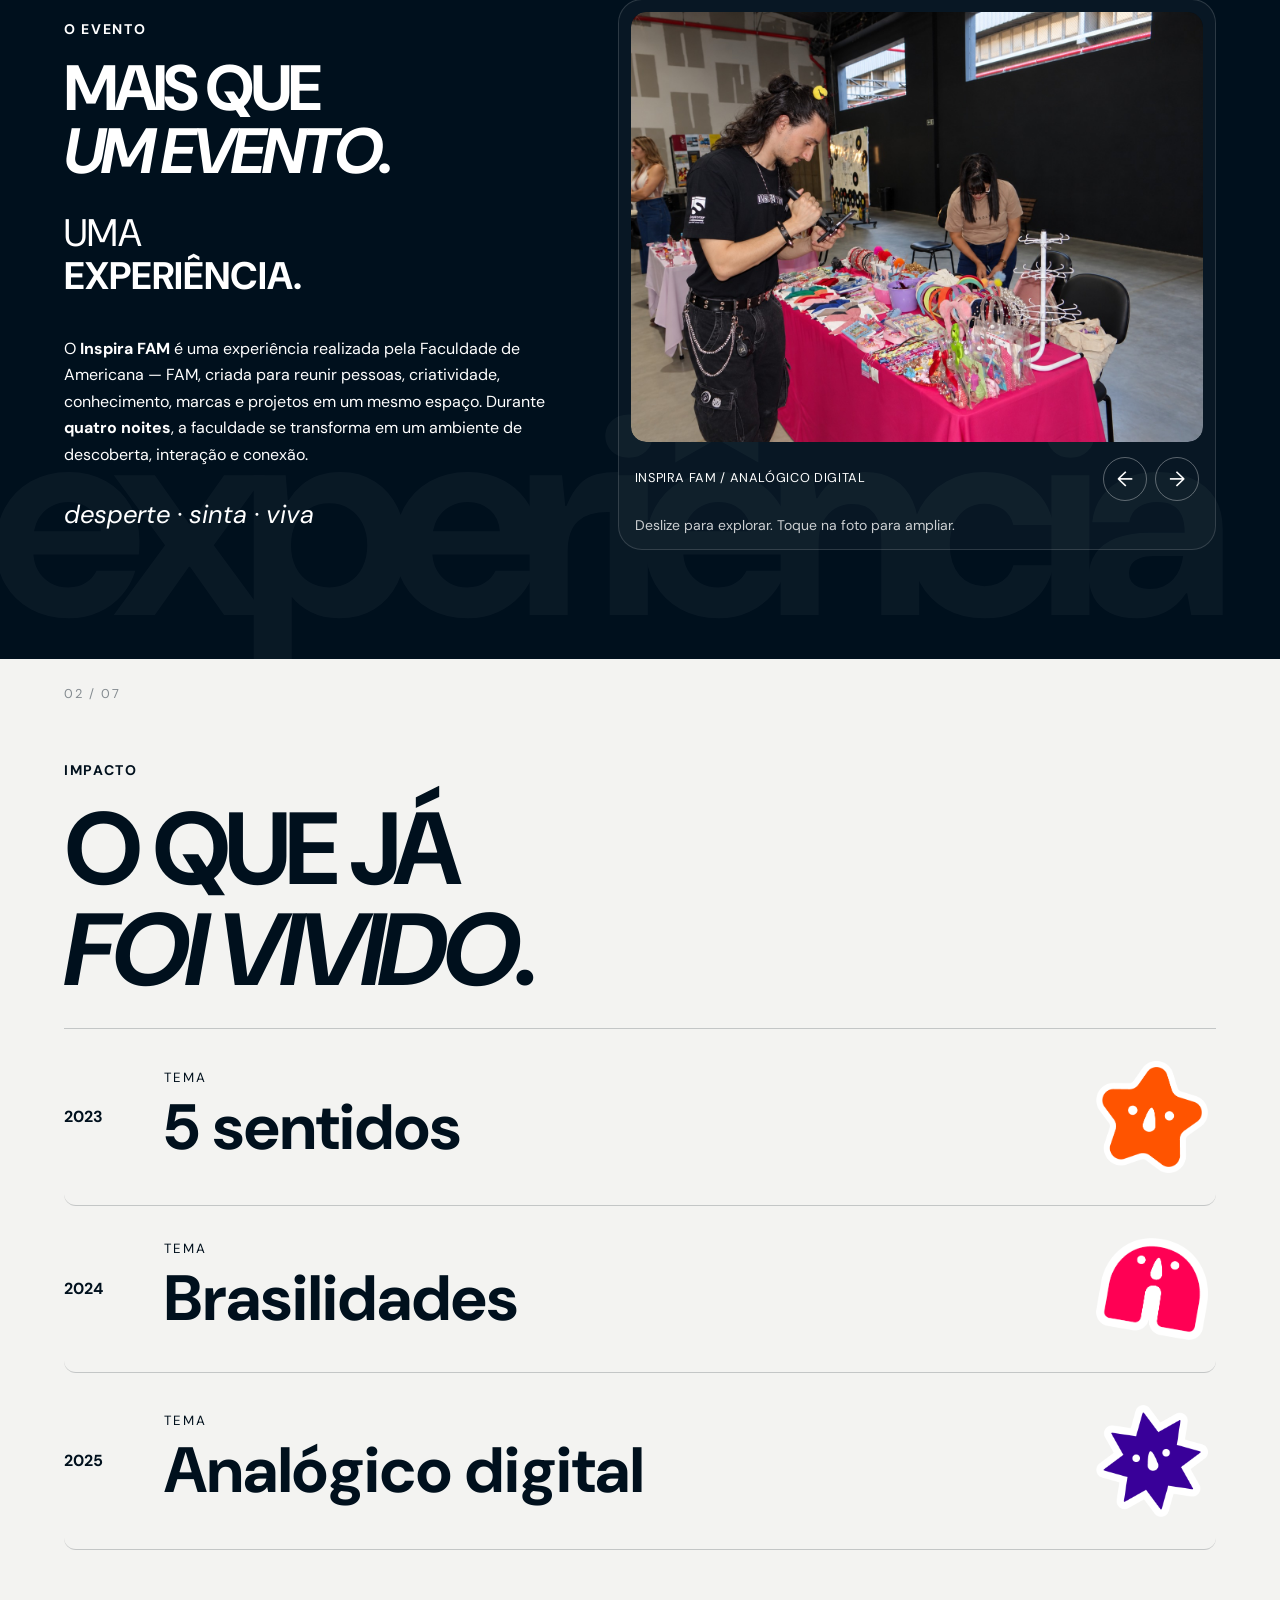
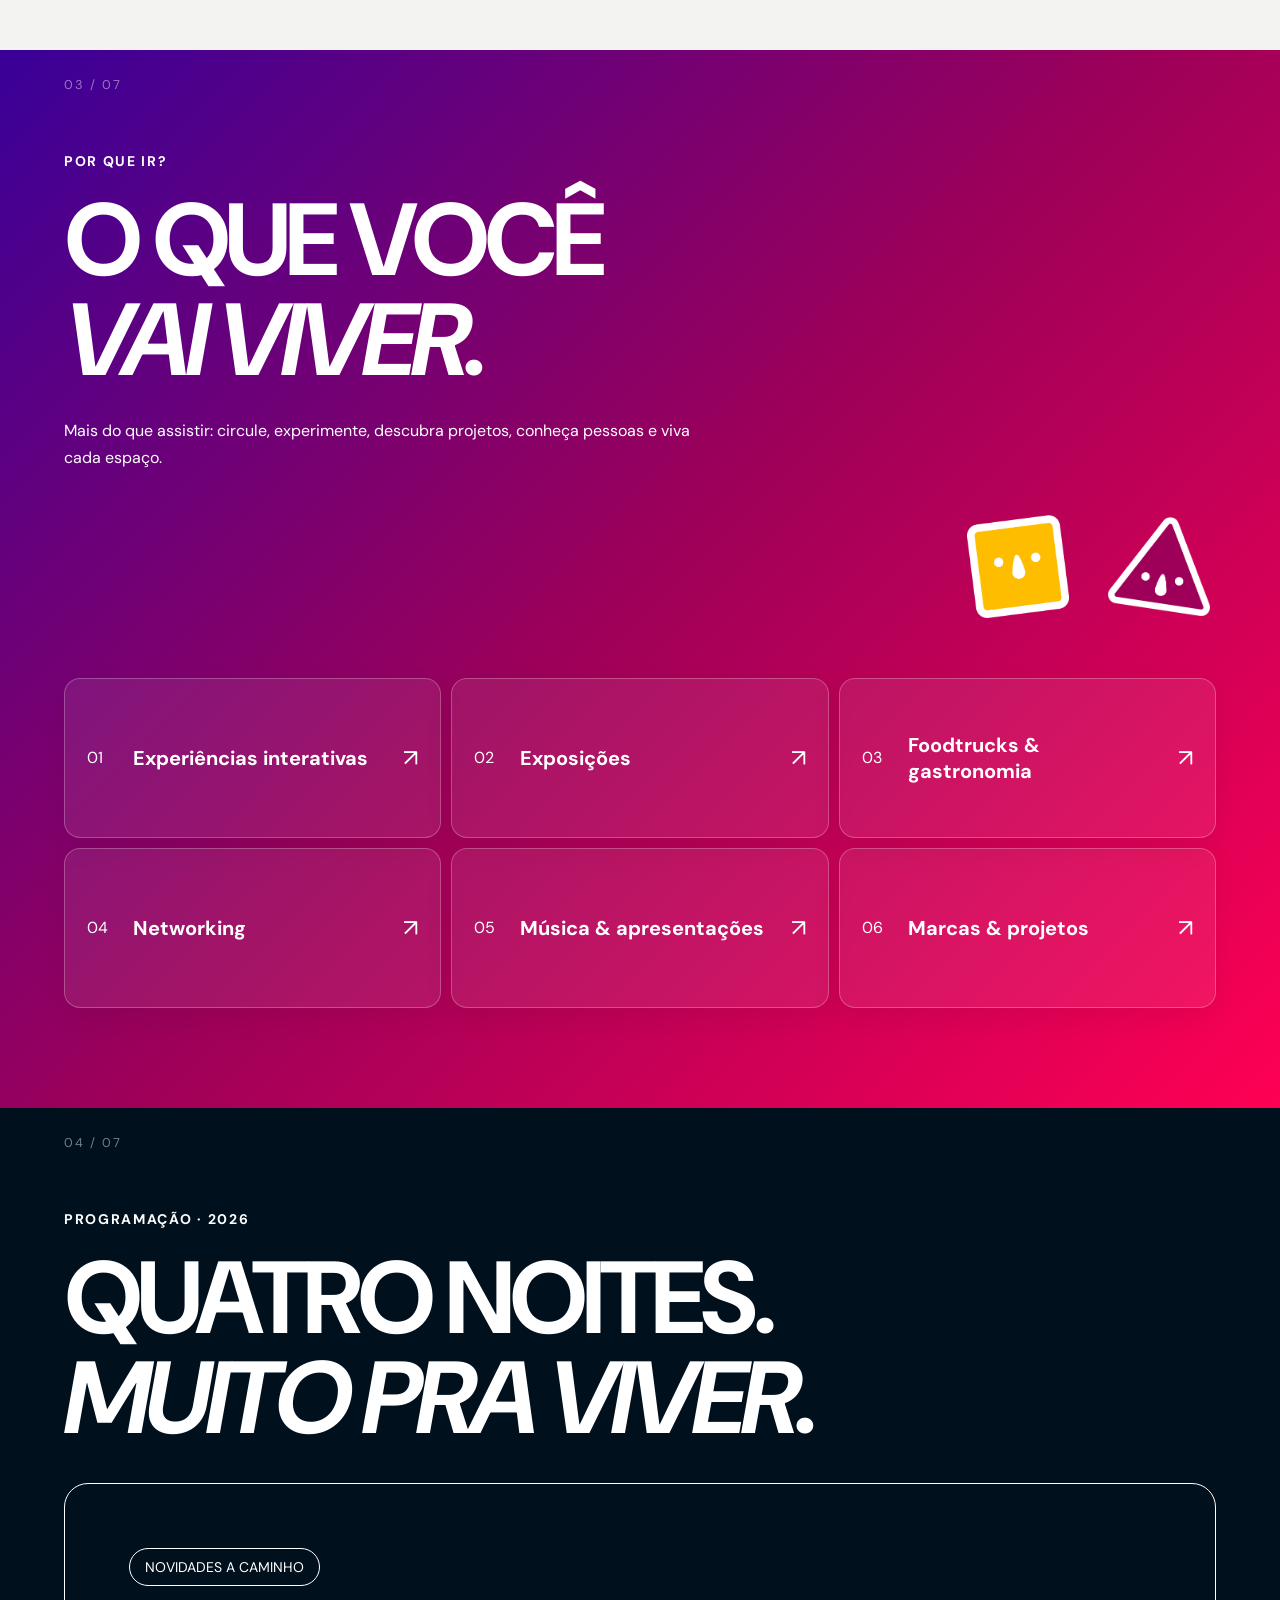
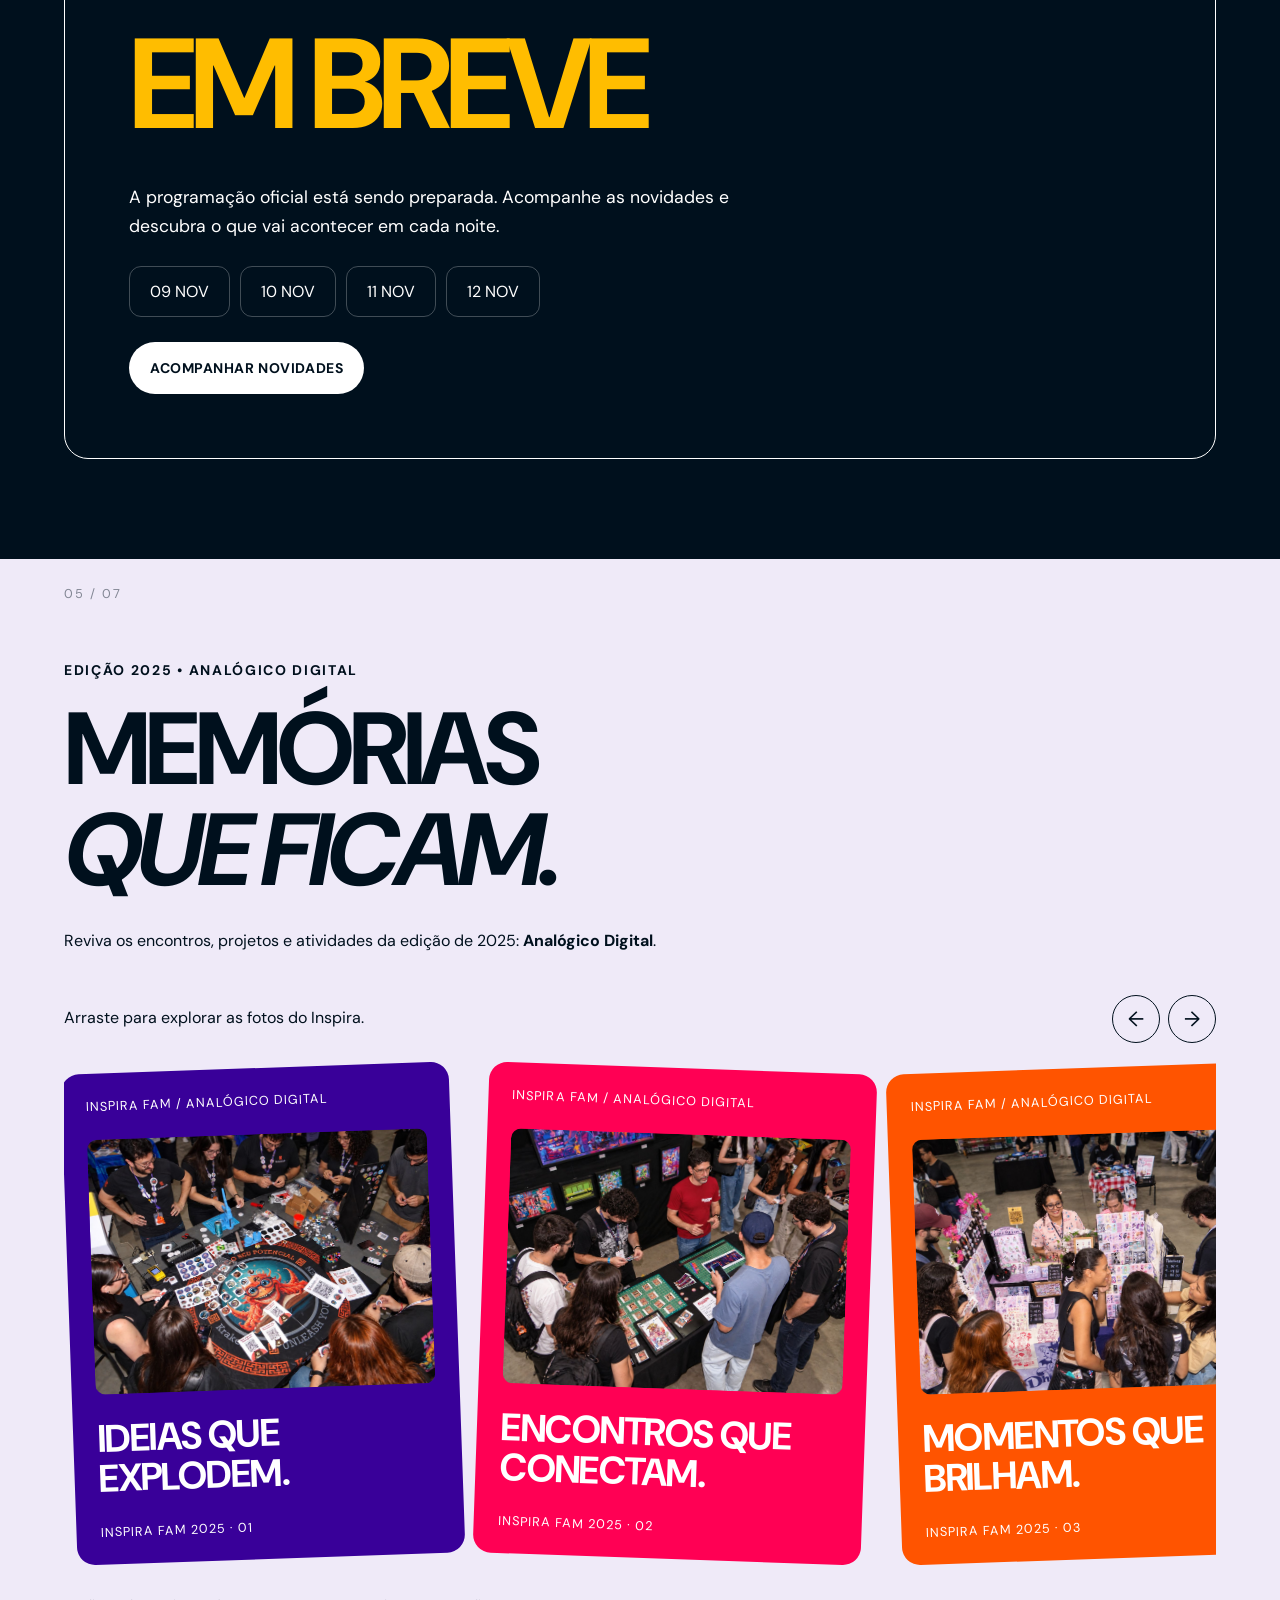
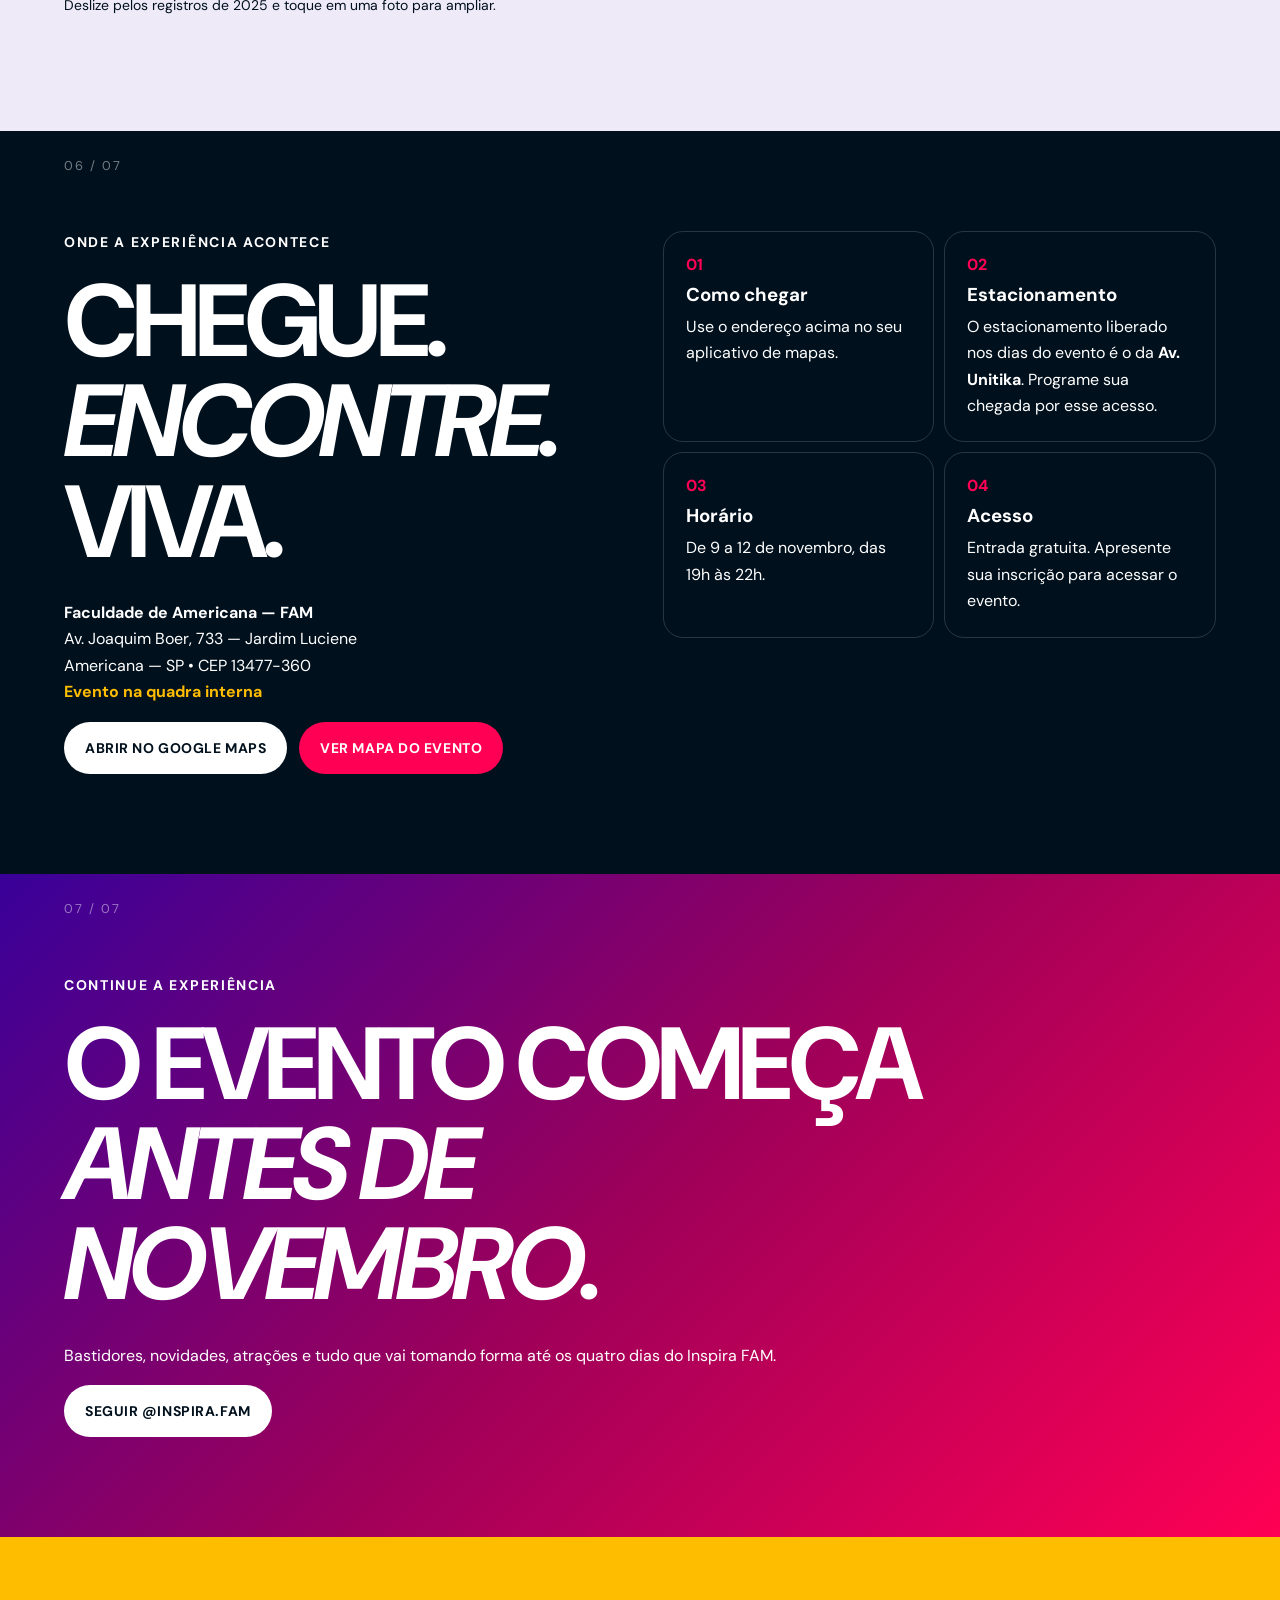
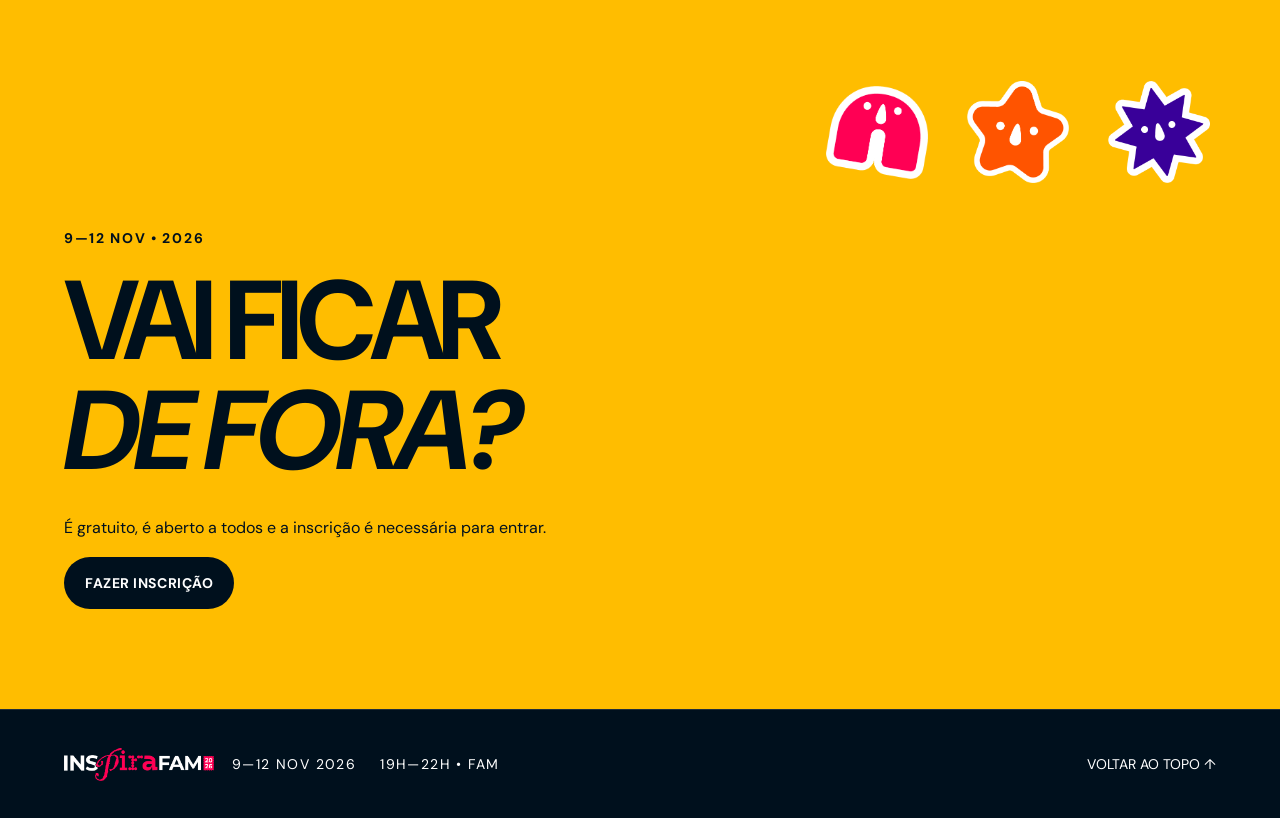
==== commit 2d0269ff: "finall" ====
--- a/index.html
+++ b/index.html
@@ -7,7 +7,7 @@
   <meta name="theme-color" content="#00101d">
   <meta name="description" content="Inspira FAM Experience 2026 — 9 a 12 de novembro, das 19h às 22h, na FAM. Evento gratuito com inscrição obrigatória.">
   <title>Inspira FAM Experience — 2026</title>
-  <link rel="stylesheet" href="style.css?v=20261003-straight">
+  <link rel="stylesheet" href="style.css?v=20261003-card-stickers">
 </head>
 <body id="top" class="page-home">
   <div class="noise" aria-hidden="true">
@@ -50,7 +50,7 @@
         <p class="hero-subtitle">Uma experiência que você precisa <strong>viver.</strong>
 </p>
         <div class="hero-actions">
-          <a class="button button-light" href="inscricoes.html">FAZER MINHA INSCRIÇÃO </a>
+          <a class="button button-pink" href="inscricoes.html">FAZER MINHA INSCRIÇÃO </a>
           <span class="access-note">
 <b>GRATUITO</b> • inscrição obrigatória para acesso</span>
         </div>
--- a/style.css
+++ b/style.css
@@ -1958,3 +1958,27 @@
 /* 15. INSCRIÇÕES — somente visitantes */
 .choice-grid.visitor-only{grid-template-columns:minmax(0,1fr);max-width:850px;margin:30px auto 0}
 .visitor-only .choice-card{min-height:320px}
+
+/* 16. INSCRIÇÃO DIRETA — card visível logo após a navegação. */
+.page-registration .registration-direct{padding:150px var(--pad) 70px;min-height:75svh;display:flex;align-items:center}
+.registration-direct .choice-grid{width:100%;margin:0 auto}
+.registration-direct .choice-card{gap:24px;padding:clamp(26px,5vw,54px)}
+.registration-direct h1{font-size:clamp(2.2rem,6vw,4rem);line-height:1.05;margin:0}
+.registration-direct .choice-card p{margin:0;line-height:1.6}
+.registration-direct .choice-card b{margin-top:12px;line-height:1.5}
+@media(max-width:600px){.page-registration .registration-direct{padding:130px var(--pad) 50px;min-height:70svh}}
+
+/* 17. STICKERS DO CARD — colunas no desktop e faixa no mobile. */
+.registration-direct .choice-card{display:grid;grid-template-columns:minmax(0,1fr) 170px;align-items:center}
+.registration-card-copy{display:flex;flex-direction:column;gap:24px;min-width:0}
+.registration-card-stickers{display:grid;grid-template-columns:repeat(2,minmax(0,1fr));gap:20px;align-items:center;justify-items:center;padding:8px}
+.registration-card-stickers img{width:100%;max-width:80px;height:auto;animation:stickerBob 6s ease-in-out infinite}
+.registration-card-stickers img:nth-child(2){animation-delay:-2s}
+.registration-card-stickers img:last-child{grid-column:1/-1;animation-delay:-4s}
+@media(max-width:600px){
+.registration-direct .choice-card{grid-template-columns:minmax(0,1fr)}
+.registration-card-stickers{grid-template-columns:repeat(3,minmax(0,1fr));width:100%;gap:18px}
+.registration-card-stickers img{max-width:64px}
+.registration-card-stickers img:last-child{grid-column:auto}
+}
+@media(prefers-reduced-motion:reduce){.registration-card-stickers img{animation:none}}
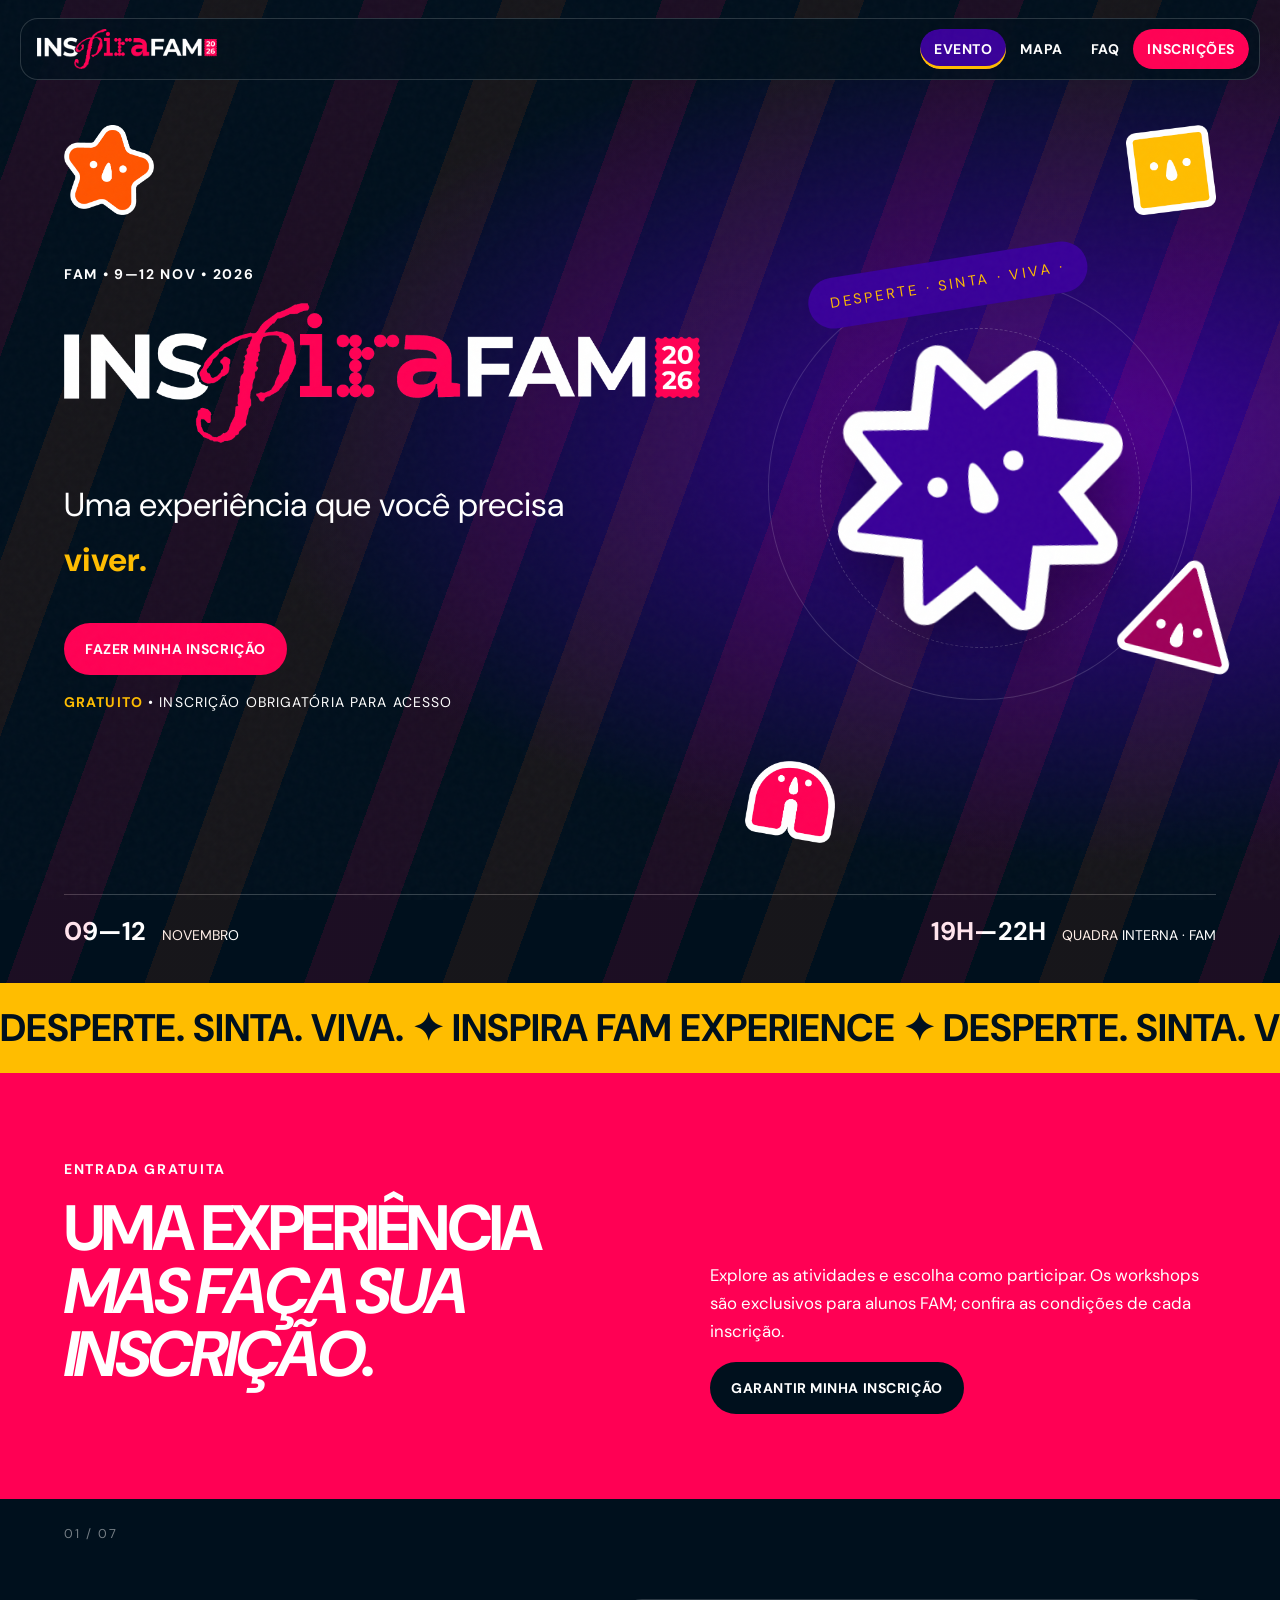
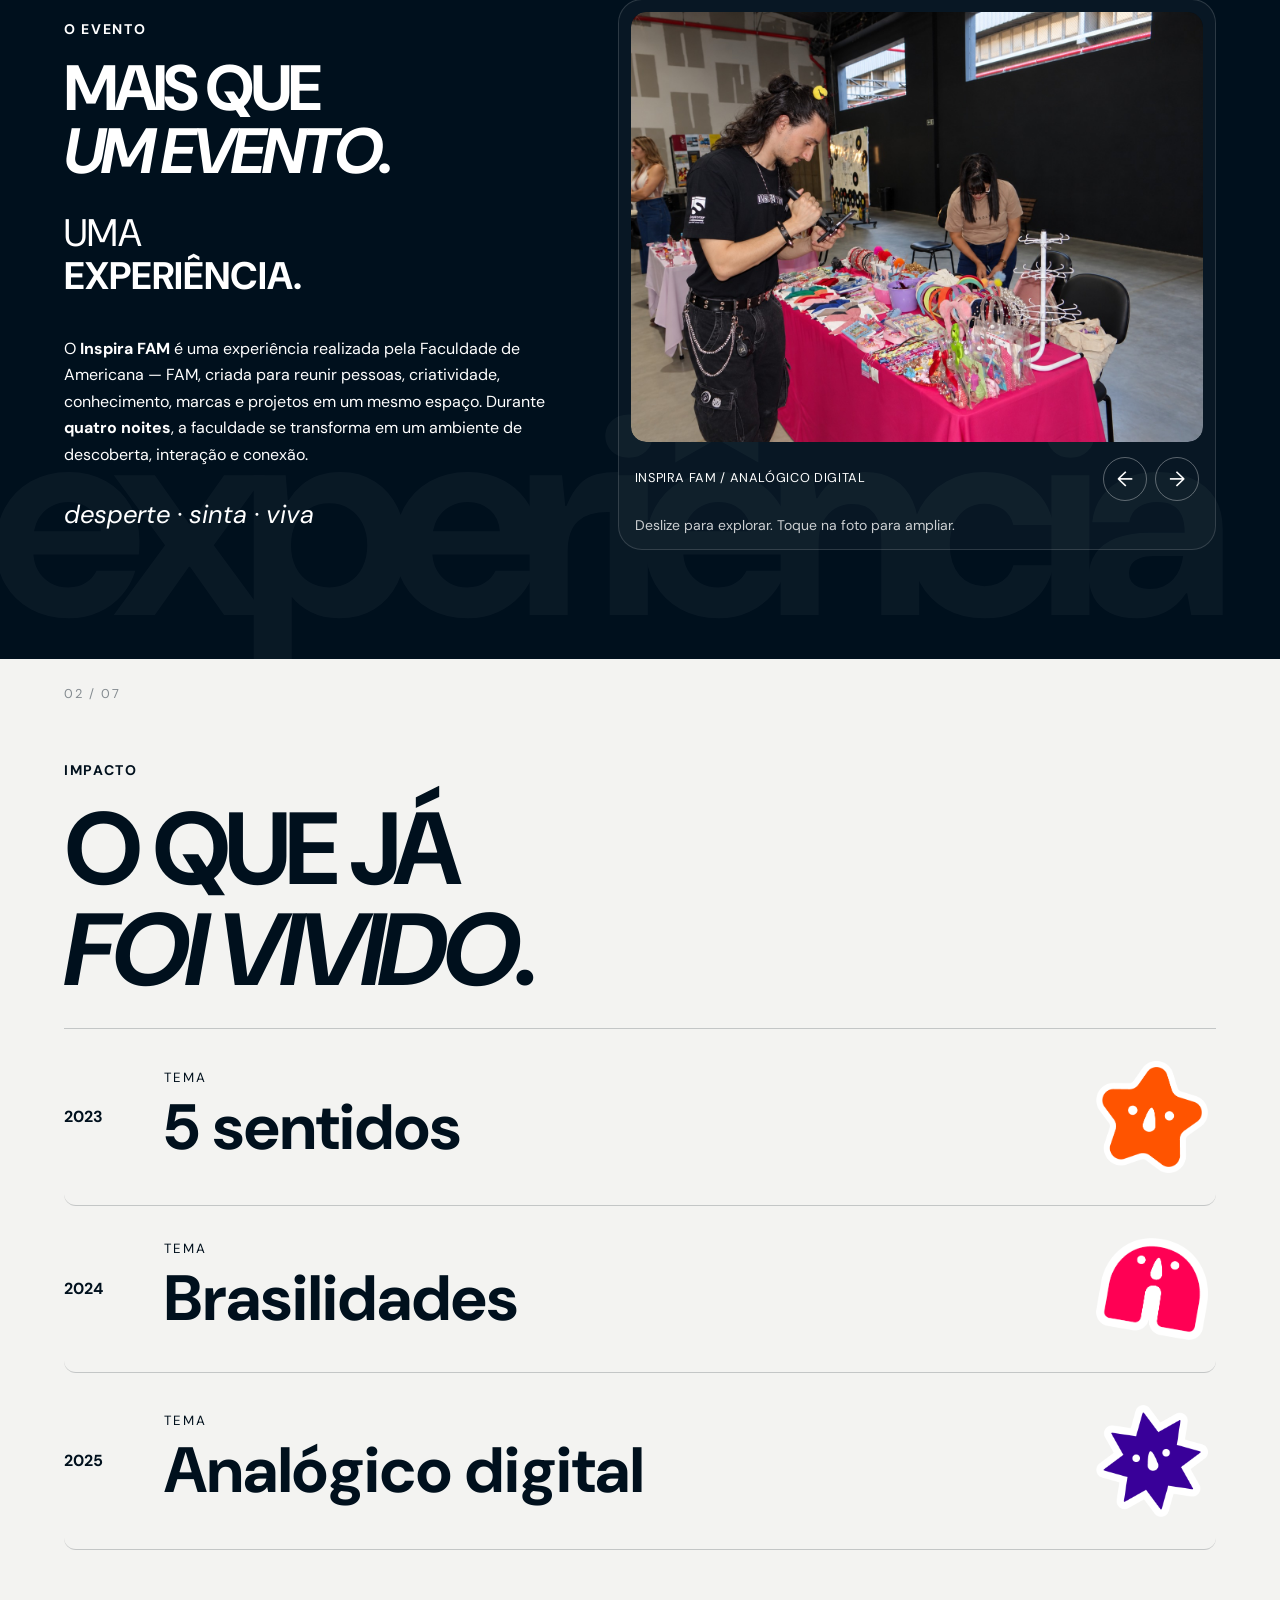
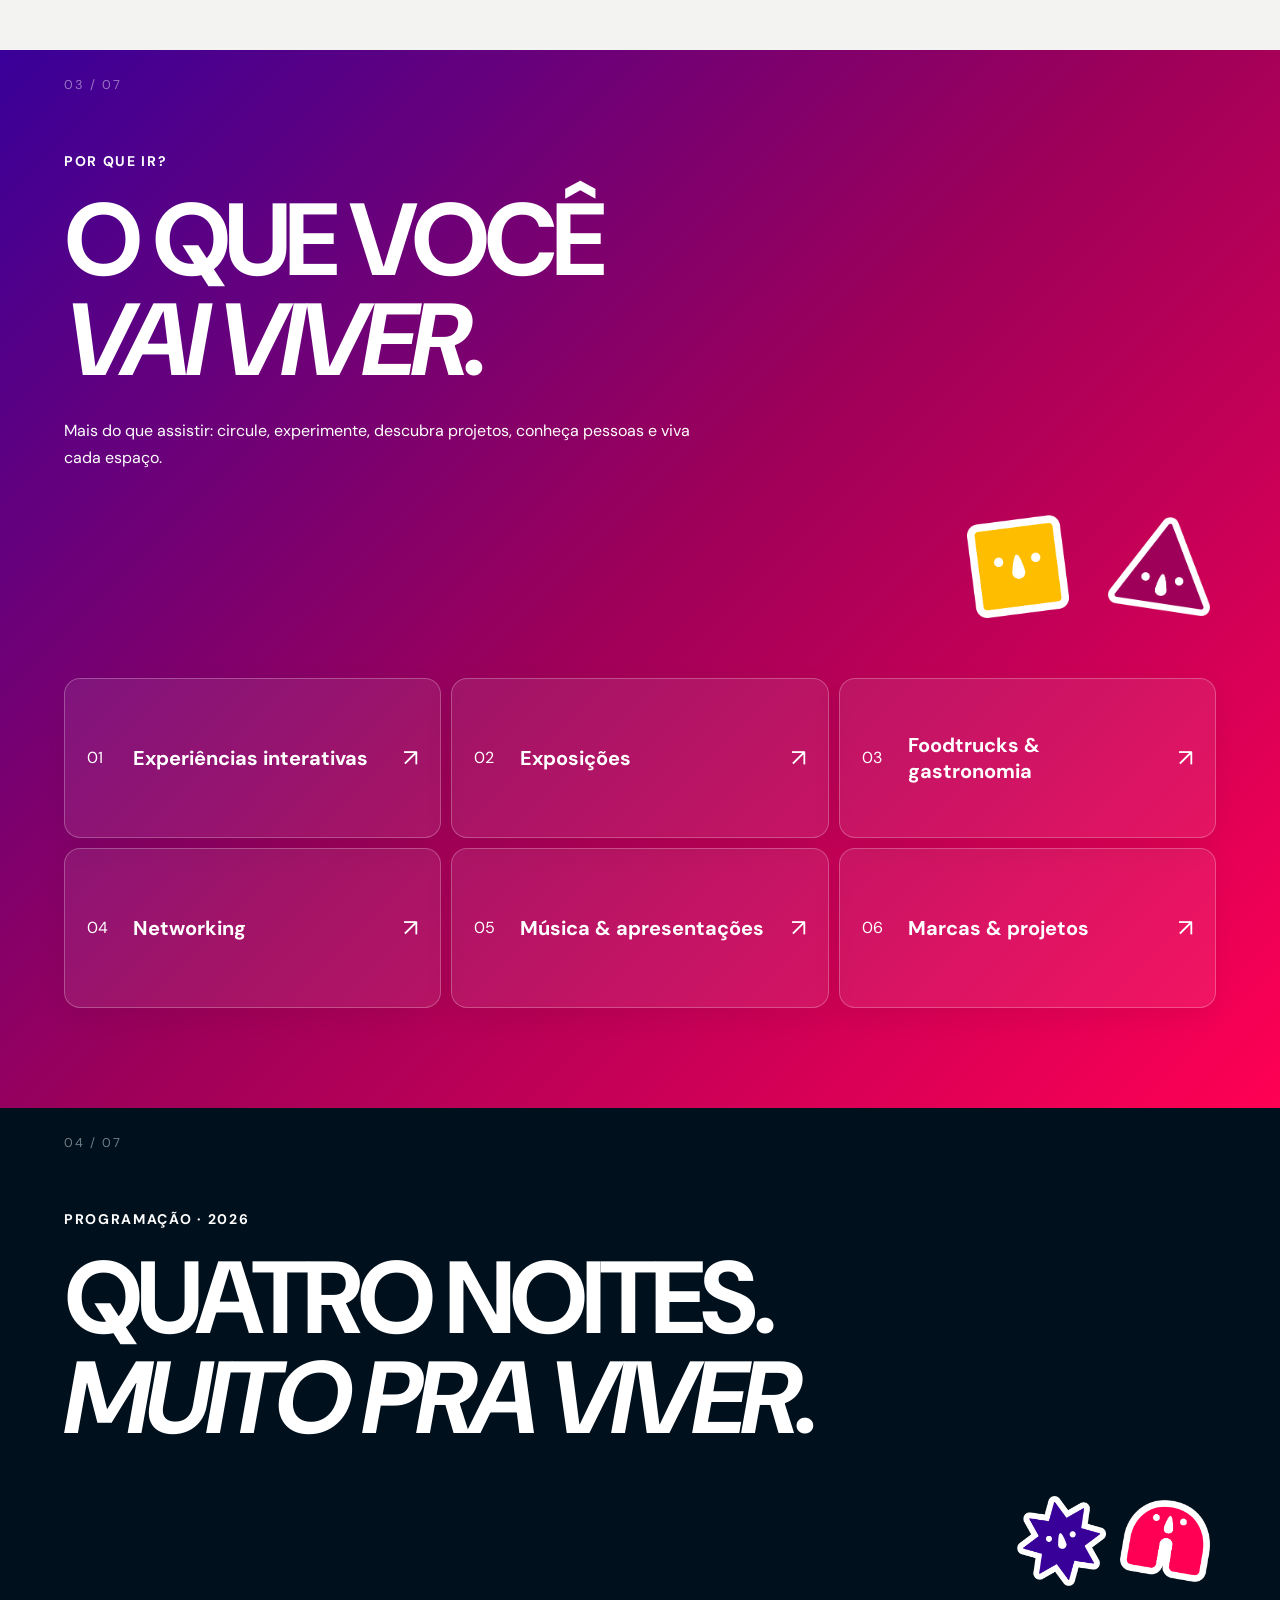
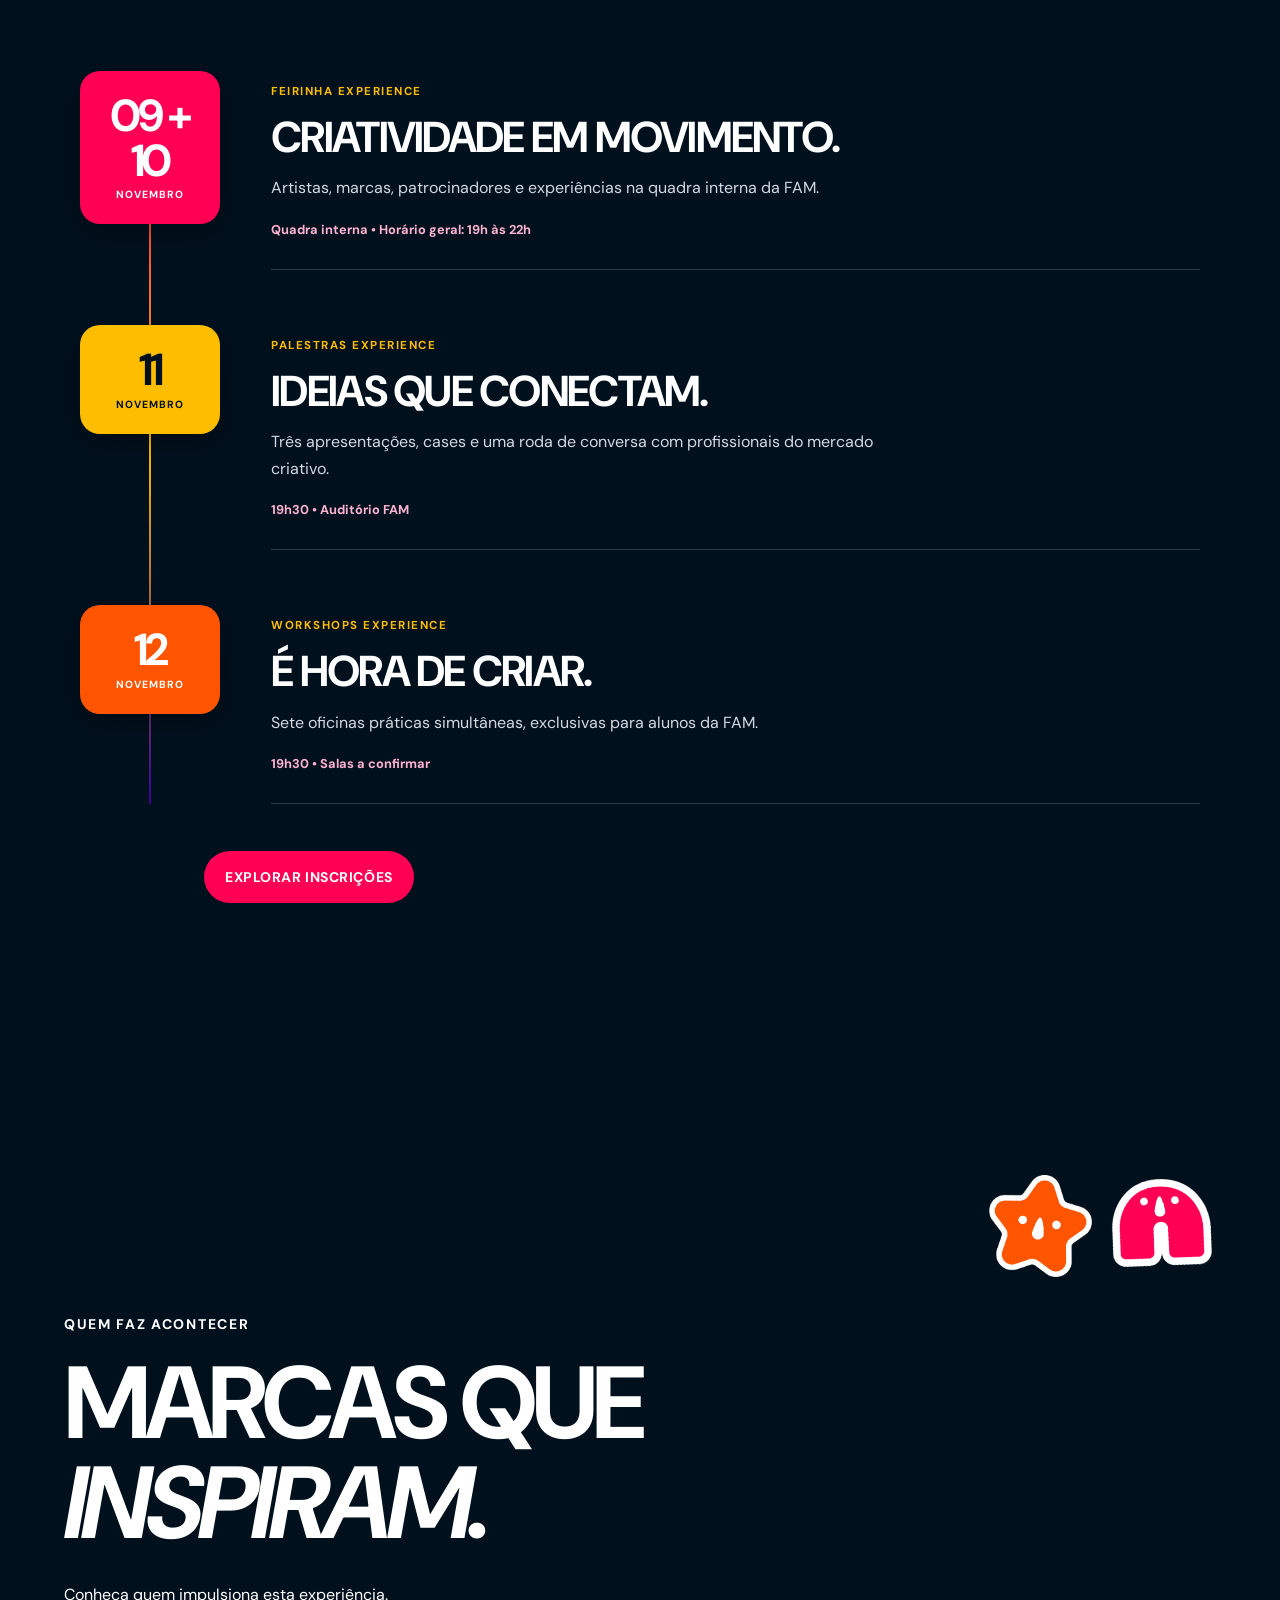
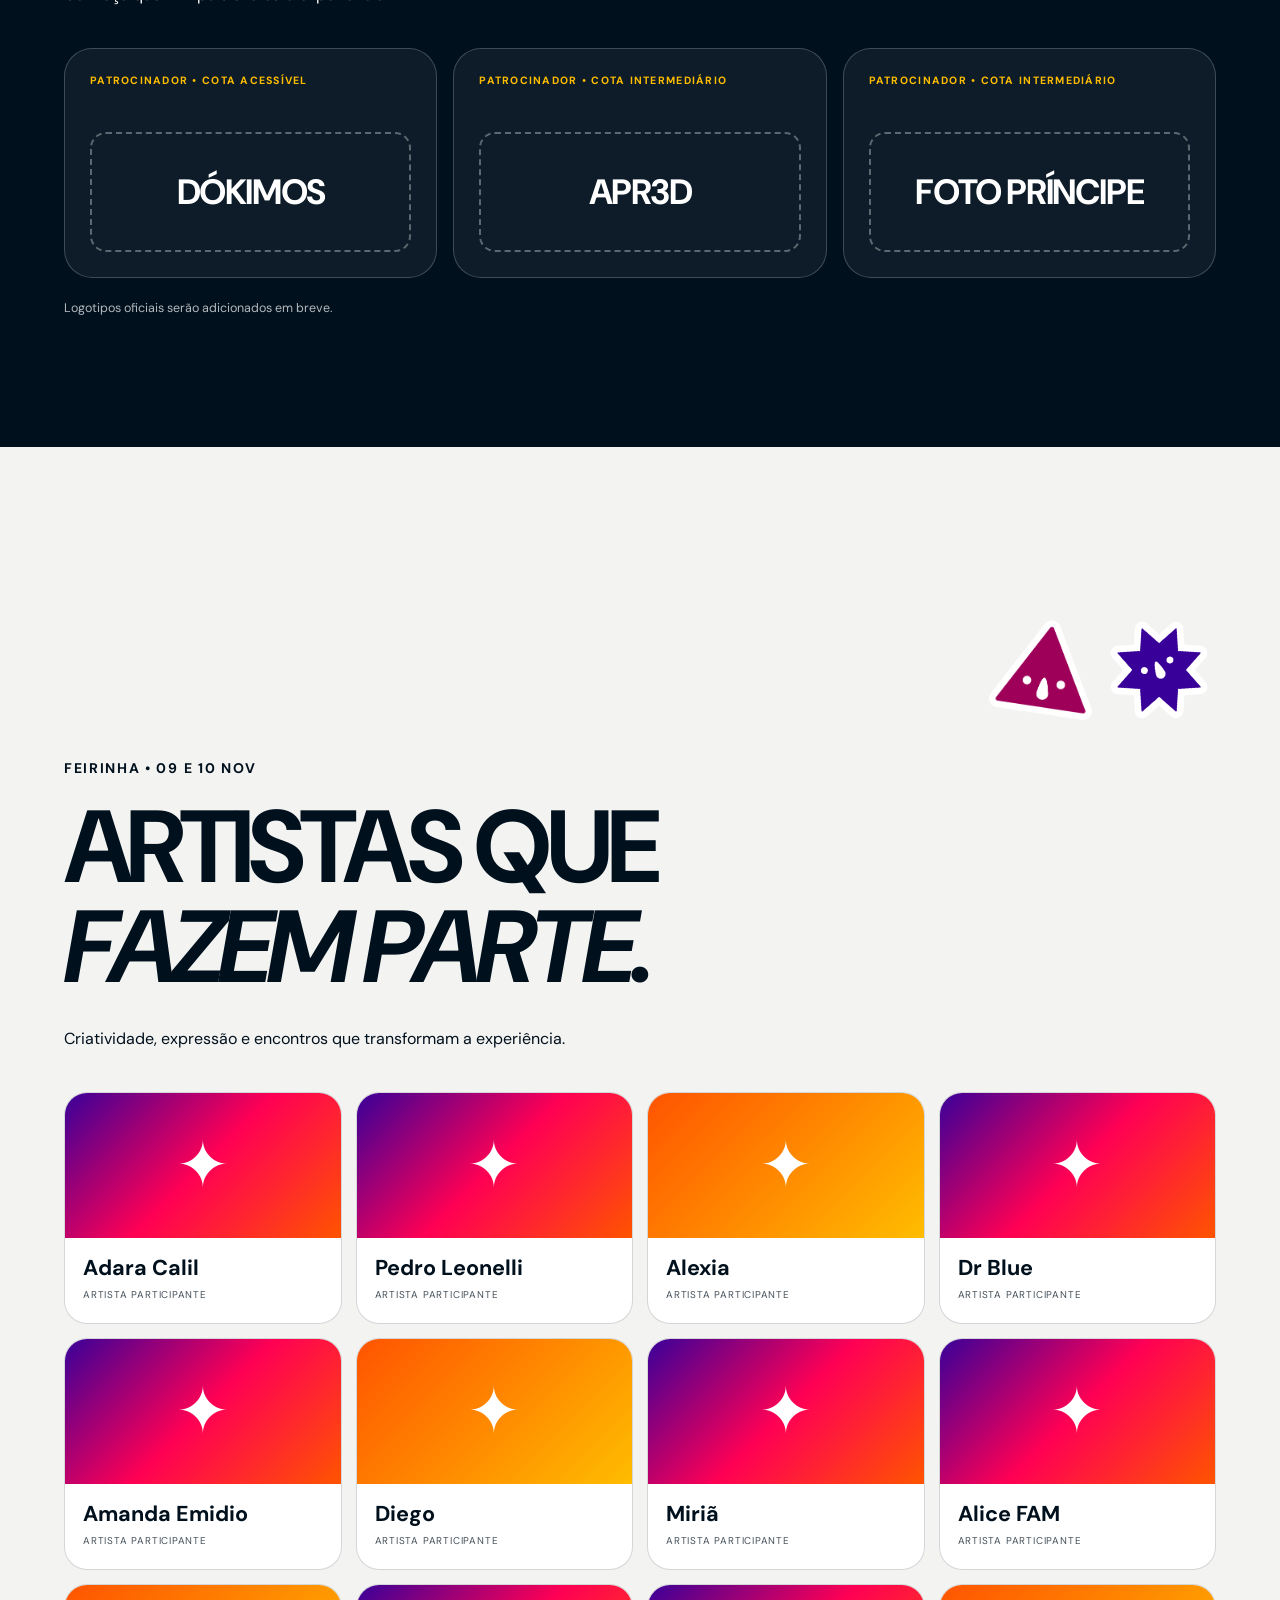
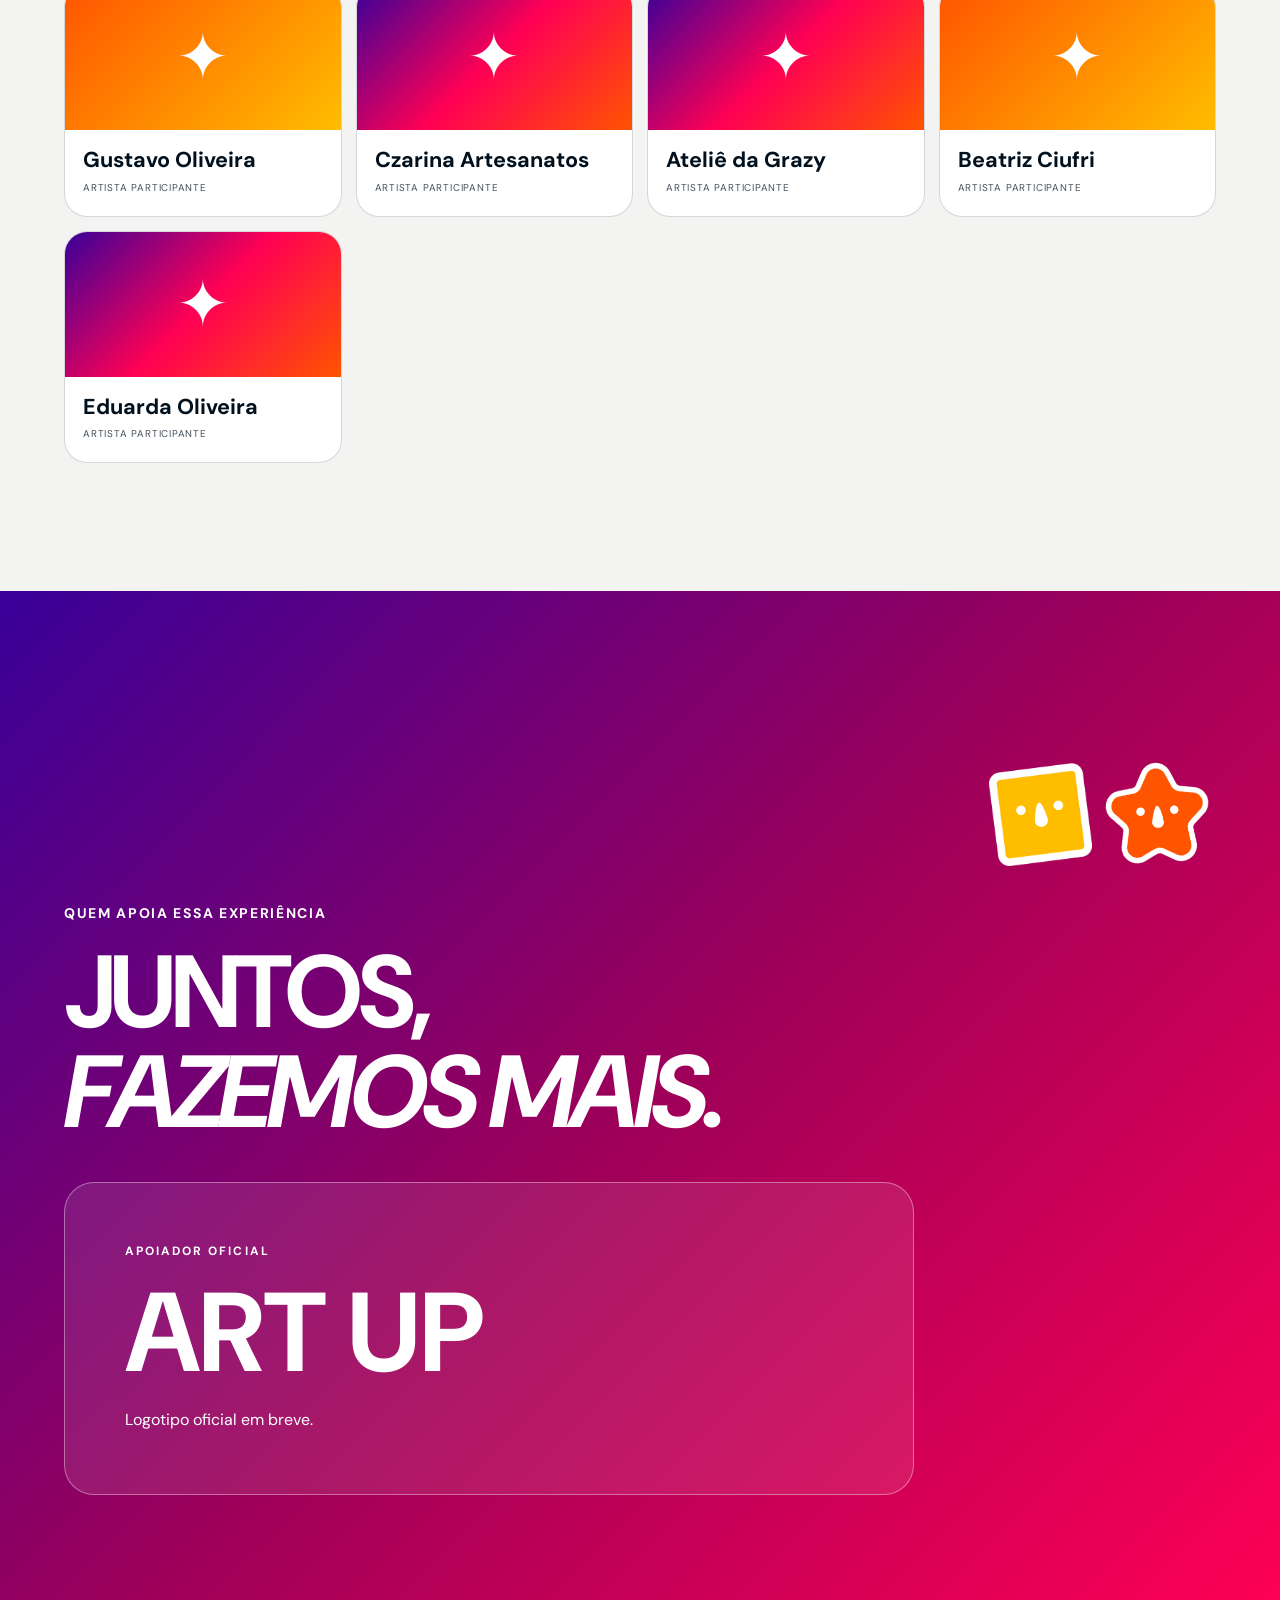
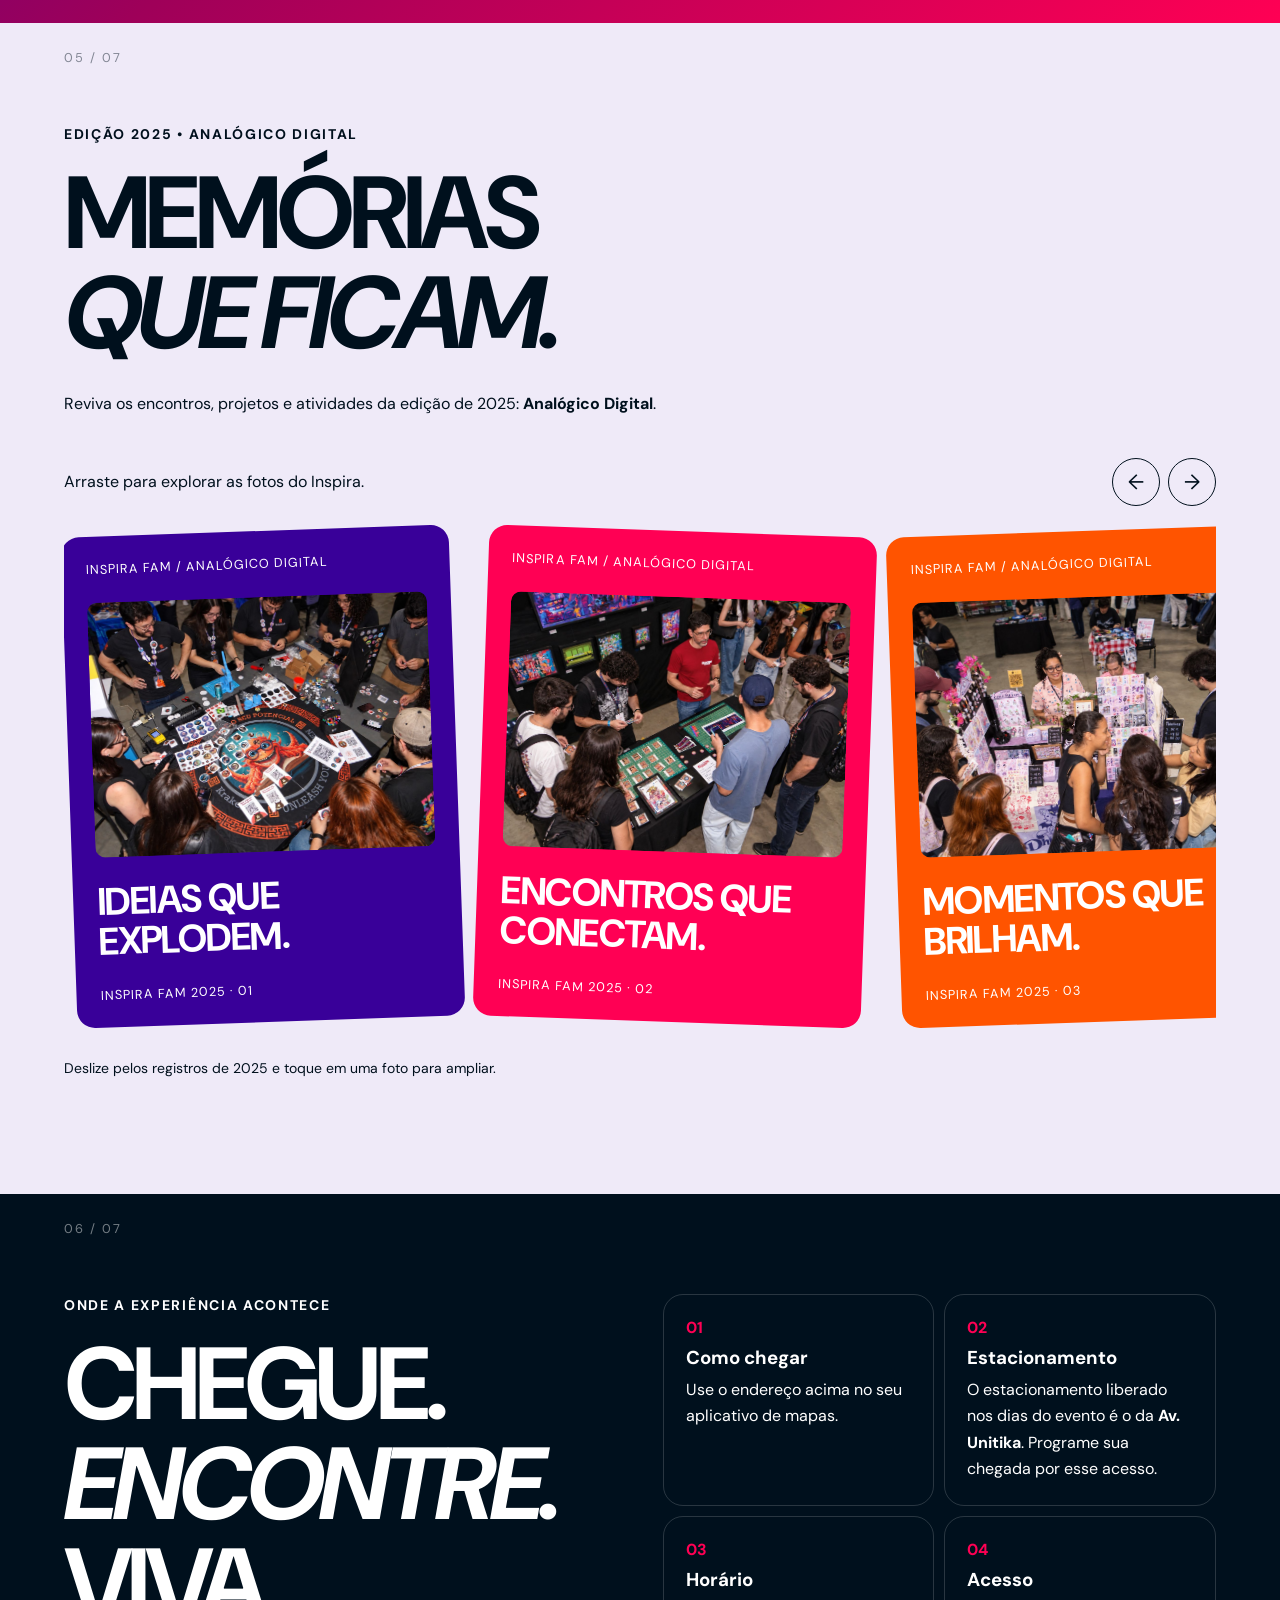
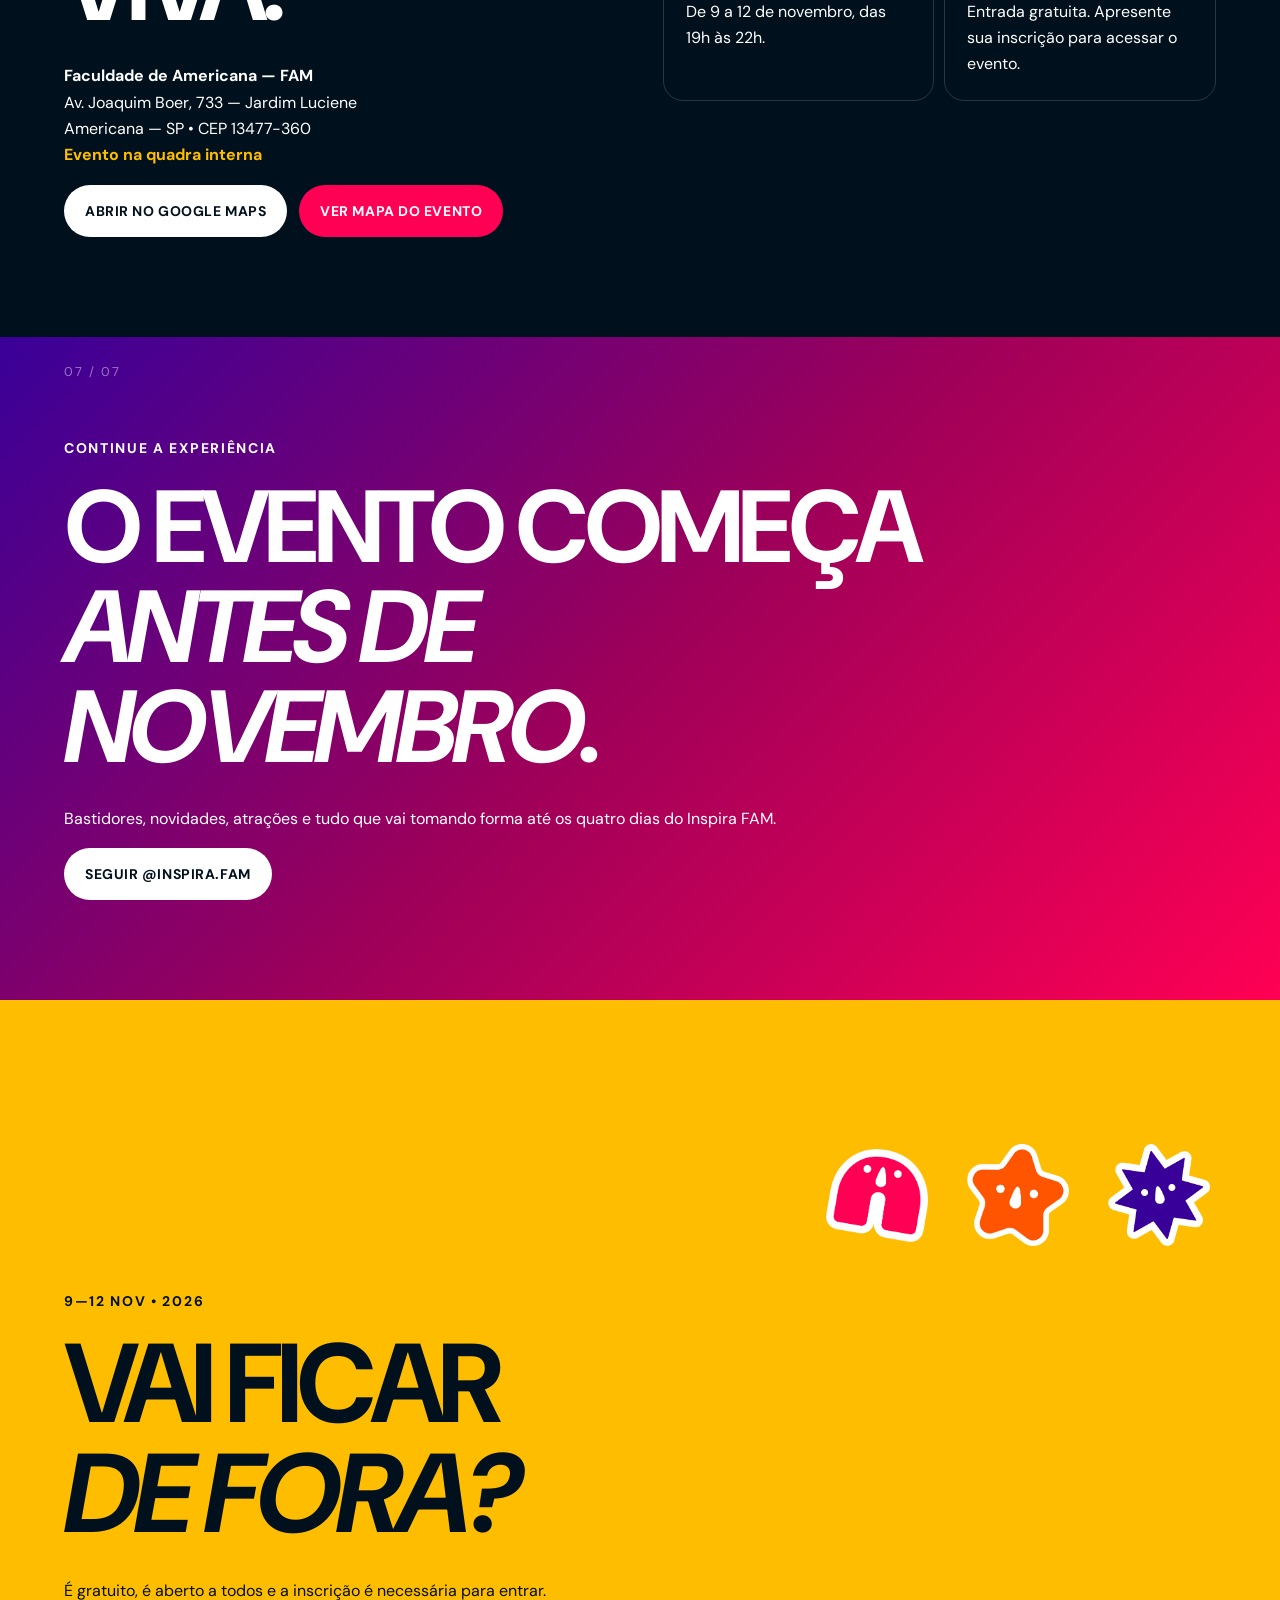
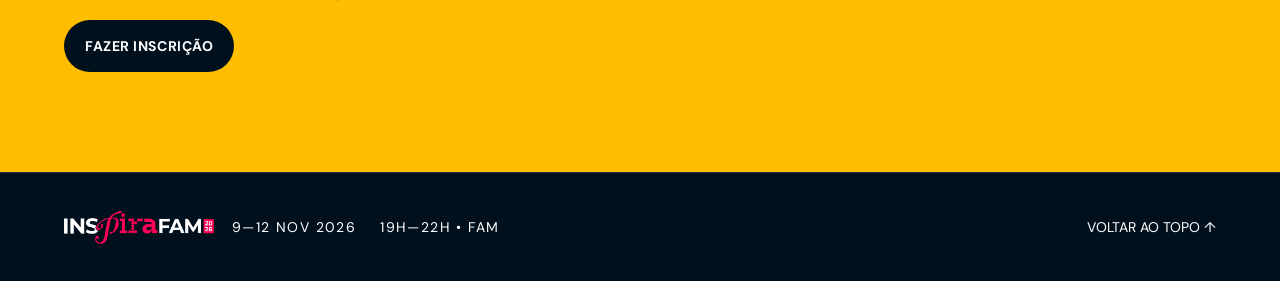
==== commit 4007b4be: "tesre" ====
--- a/index.html
+++ b/index.html
@@ -7,7 +7,7 @@
   <meta name="theme-color" content="#00101d">
   <meta name="description" content="Inspira FAM Experience 2026 — 9 a 12 de novembro, das 19h às 22h, na FAM. Evento gratuito com inscrição obrigatória.">
   <title>Inspira FAM Experience — 2026</title>
-  <link rel="stylesheet" href="style.css?v=20261003-card-stickers">
+  <link rel="stylesheet" href="style.css?v=20261029-stickers">
 </head>
 <body id="top" class="page-home">
   <div class="noise" aria-hidden="true">
@@ -79,12 +79,12 @@
     <section class="registration-banner">
       <div class="reveal">
         <span class="kicker">ENTRADA GRATUITA</span>
-        <h2>ABERTO A TODOS.<br>
+        <h2>UMA EXPERIÊNCIA<br>
 <i>MAS FAÇA SUA INSCRIÇÃO.</i>
 </h2>
       </div>
       <div class="registration-banner-copy reveal">
-        <p>O Inspira FAM Experience é gratuito e aberto ao público. Para acessar o evento, cada visitante precisa realizar a inscrição pelo site.</p>
+        <p>Explore as atividades e escolha como participar. Os workshops são exclusivos para alunos FAM; confira as condições de cada inscrição.</p>
         <a class="button button-dark" href="inscricoes.html">GARANTIR MINHA INSCRIÇÃO </a>
       </div>
     </section>
@@ -206,21 +206,17 @@
 <i>MUITO PRA VIVER.</i>
 </h2>
 </div>
-      <div class="coming-soon reveal">
-<span class="pill">NOVIDADES A CAMINHO</span>
-<strong>EM BREVE</strong>
-<p>A programação oficial está sendo preparada. Acompanhe as novidades e descubra o que vai acontecer em cada noite.</p>
-<div class="date-strip">
-<span>09 NOV</span>
-<span>10 NOV</span>
-<span>11 NOV</span>
-<span>12 NOV</span>
-</div>
-<a class="button button-light" href="https://www.instagram.com/inspira.fam/" target="_blank" rel="noopener">ACOMPANHAR NOVIDADES</a>
-</div>
-    </section>
-
-    
+      <div class="sticker-rail timeline-stickers" aria-hidden="true"><img src="ativos/brand/mascote-explosao.png" alt="" loading="lazy"><img src="ativos/brand/mascote-arco.png" alt="" loading="lazy"></div><div class="experience-timeline" aria-label="Programação do evento">
+        <article class="timeline-entry reveal"><div class="timeline-date"><strong>09 + 10</strong><span>NOVEMBRO</span></div><div class="timeline-copy"><span class="timeline-tag">FEIRINHA EXPERIENCE</span><h3>CRIATIVIDADE EM MOVIMENTO.</h3><p>Artistas, marcas, patrocinadores e experiências na quadra interna da FAM.</p><span class="timeline-meta">Quadra interna • Horário geral: 19h às 22h</span></div></article>
+        <article class="timeline-entry reveal"><div class="timeline-date"><strong>11</strong><span>NOVEMBRO</span></div><div class="timeline-copy"><span class="timeline-tag">PALESTRAS EXPERIENCE</span><h3>IDEIAS QUE CONECTAM.</h3><p>Três apresentações, cases e uma roda de conversa com profissionais do mercado criativo.</p><span class="timeline-meta">19h30 • Auditório FAM</span></div></article>
+        <article class="timeline-entry reveal"><div class="timeline-date"><strong>12</strong><span>NOVEMBRO</span></div><div class="timeline-copy"><span class="timeline-tag">WORKSHOPS EXPERIENCE</span><h3>É HORA DE CRIAR.</h3><p>Sete oficinas práticas simultâneas, exclusivas para alunos da FAM.</p><span class="timeline-meta">19h30 • Salas a confirmar</span></div></article>
+      </div><div class="timeline-action reveal"><a class="button button-pink" href="inscricoes.html">EXPLORAR INSCRIÇÕES</a></div>
+    </section>
+
+    
+    <section class="partners-section section-dark" id="patrocinadores" aria-labelledby="partners-title"><div class="sticker-rail new-section-stickers" aria-hidden="true"><img src="ativos/brand/mascote-estrela.png" alt="" loading="lazy"><img src="ativos/brand/mascote-arco.png" alt="" loading="lazy"></div><div class="section-heading reveal"><span class="kicker">QUEM FAZ ACONTECER</span><h2 id="partners-title">MARCAS QUE<br><i>INSPIRAM.</i></h2><p>Conheça quem impulsiona esta experiência.</p></div><div class="partner-grid"><article class="partner-card reveal"><span>PATROCINADOR • COTA ACESSÍVEL</span><div class="partner-logo-placeholder">DÓKIMOS</div></article><article class="partner-card reveal"><span>PATROCINADOR • COTA INTERMEDIÁRIO</span><div class="partner-logo-placeholder">APR3D</div></article><article class="partner-card reveal"><span>PATROCINADOR • COTA INTERMEDIÁRIO</span><div class="partner-logo-placeholder">FOTO PRÍNCIPE</div></article></div><p class="partner-note">Logotipos oficiais serão adicionados em breve.</p></section>
+    <section class="artists-section section-light" id="artistas" aria-labelledby="artists-title"><div class="sticker-rail new-section-stickers" aria-hidden="true"><img src="ativos/brand/mascote-triangulo.png" alt="" loading="lazy"><img src="ativos/brand/mascote-explosao.png" alt="" loading="lazy"></div><div class="section-heading reveal"><span class="kicker">FEIRINHA • 09 E 10 NOV</span><h2 id="artists-title">ARTISTAS QUE<br><i>FAZEM PARTE.</i></h2><p>Criatividade, expressão e encontros que transformam a experiência.</p></div><div class="artists-grid" id="artists-grid"></div></section>
+    <section class="support-section section-gradient" id="apoiador"><div class="sticker-rail new-section-stickers" aria-hidden="true"><img src="ativos/brand/mascote-quadrado.png" alt="" loading="lazy"><img src="ativos/brand/mascote-estrela.png" alt="" loading="lazy"></div><div class="section-heading reveal"><span class="kicker">QUEM APOIA ESSA EXPERIÊNCIA</span><h2>JUNTOS,<br><i>FAZEMOS MAIS.</i></h2></div><div class="support-feature reveal"><span>APOIADOR OFICIAL</span><strong>ART UP</strong><p>Logotipo oficial em breve.</p></div></section>
     <!-- SEÇÃO DA PÁGINA -->
     <section class="gallery section-light" id="fotos">
       <span class="section-index">05 / 07</span>
@@ -381,7 +377,9 @@
 </dialog>
   <!-- FOTO AMPLIADA: imagem inteira, sem corte -->
   <dialog class="about-lightbox" id="about-lightbox"><button type="button" class="about-photo-close" aria-label="Fechar foto">×</button><img id="about-full-photo" alt=""><div class="about-full-controls"><button type="button" data-full-prev aria-label="Foto anterior">←</button><span id="about-photo-count" aria-live="polite"></span><button type="button" data-full-next aria-label="Próxima foto">→</button></div></dialog>
-  <script src="script.js?v=20261003-visitor">
+  <script src="script.js?v=20261029-experience">
 </script>
+  <script src="config.js?v=20261029"></script>
+  <script src="activities.js?v=20261029"></script>
 </body>
 </html>
--- a/style.css
+++ b/style.css
@@ -1982,3 +1982,129 @@
 .registration-card-stickers img:last-child{grid-column:auto}
 }
 @media(prefers-reduced-motion:reduce){.registration-card-stickers img{animation:none}}
+
+/* 18. BOTÃO SYMPLA — mesmo estilo rosa da chamada inicial. */
+.registration-sympla-button{width:100%;margin-top:12px;background:var(--pink);color:#fff;line-height:1.5}
+.registration-direct .choice-card:hover{transform:none;box-shadow:none}
+
+/* ===== INSPIRA EXPERIENCE 2026 — ATUALIZAÇÃO RESPONSIVA ===== */
+.experience-timeline{position:relative;margin:45px auto 0;max-width:1120px;display:grid;gap:0}
+.experience-timeline:before{content:"";position:absolute;left:69px;top:35px;bottom:35px;width:2px;background:linear-gradient(var(--pink),var(--yellow),var(--purple))}
+.timeline-entry{position:relative;display:grid;grid-template-columns:140px minmax(0,1fr);gap:clamp(18px,4vw,52px);padding:20px 0 35px}
+.timeline-date{z-index:1;align-self:start;background:var(--pink);border-radius:20px;padding:23px 12px;text-align:center;display:grid;gap:5px;box-shadow:0 8px 30px #0004}
+.timeline-entry:nth-child(2) .timeline-date{background:var(--yellow);color:var(--navy)}
+.timeline-entry:nth-child(3) .timeline-date{background:var(--orange)}
+.timeline-date strong{font-size:clamp(1.7rem,3.5vw,2.8rem);letter-spacing:-.07em;line-height:1}
+.timeline-date span{font-size:.65rem;font-weight:700;letter-spacing:.1em}
+.timeline-copy{padding:8px 0 30px;border-bottom:1px solid #ffffff30;min-width:0}
+.timeline-tag{color:var(--yellow);font-size:.72rem;letter-spacing:.13em;font-weight:700}
+.timeline-copy h3{font-size:clamp(1.4rem,3.8vw,2.7rem);line-height:1.1;margin:14px 0;letter-spacing:-.04em}
+.timeline-copy p{max-width:620px;color:#d5d9e4}.timeline-meta{font-size:.8rem;font-weight:700;color:#ffb3d1}
+.timeline-action{margin:12px 0 0 140px}
+.partners-section,.artists-section,.support-section{position:relative;padding:clamp(75px,10vw,135px) var(--pad);overflow:hidden}
+.partners-section .section-heading,.artists-section .section-heading,.support-section .section-heading{margin-bottom:40px}
+.partners-section h2,.artists-section h2,.support-section h2{font-size:clamp(2.8rem,8vw,7rem)}
+.partner-grid{display:grid;grid-template-columns:repeat(3,minmax(0,1fr));gap:16px}
+.partner-card{min-width:0;background:#ffffff0d;border:1px solid #ffffff35;border-radius:28px;padding:25px;min-height:230px;display:flex;flex-direction:column;gap:20px;justify-content:space-between}
+.partner-card>span{font-size:.66rem;letter-spacing:.12em;color:var(--yellow);font-weight:700}
+.partner-logo-placeholder{border:2px dashed #ffffff55;border-radius:16px;min-height:120px;display:grid;place-items:center;text-align:center;font-size:clamp(1.3rem,3vw,2.2rem);font-weight:700;letter-spacing:-.04em;overflow-wrap:anywhere}
+.partner-note{opacity:.7;margin:20px 0 0;font-size:.78rem}
+.artists-grid{display:grid;grid-template-columns:repeat(4,minmax(0,1fr));gap:14px}
+.artist-card{min-width:0;border:1px solid #00101d2b;border-radius:23px;overflow:hidden;background:white;padding-bottom:22px}
+.artist-art{min-height:145px;background:linear-gradient(135deg,var(--purple),var(--pink),var(--orange));display:grid;place-items:center;font-size:4rem;color:white}
+.artist-card:nth-child(3n) .artist-art{background:linear-gradient(135deg,var(--orange),var(--yellow))}
+.artist-card h3{font-size:clamp(1rem,2vw,1.35rem);padding:18px 18px 0;margin:0;overflow-wrap:anywhere}
+.artist-card span{display:block;font-size:.62rem;letter-spacing:.08em;padding:8px 18px 0;color:#45505a}
+.support-feature{border:1px solid #ffffff60;background:#ffffff18;border-radius:30px;padding:clamp(26px,6vw,60px);max-width:850px;display:grid;gap:18px}
+.support-feature span{font-size:.75rem;letter-spacing:.17em;font-weight:700}.support-feature strong{font-size:clamp(3rem,10vw,7rem);line-height:1}.support-feature p{margin:0}
+.registration-experiences{padding:clamp(130px,14vw,175px) var(--pad) 100px;min-height:80svh}
+.registration-experiences .section-heading{margin-bottom:75px}.registration-experiences h1{font-size:clamp(3rem,10vw,7rem)}
+.activity-block{margin:0 0 90px}.activity-heading{margin-bottom:25px}.activity-heading h2{font-size:clamp(2.8rem,7vw,5.5rem);margin-bottom:18px}.activity-heading p{max-width:640px}
+.activity-grid{display:grid;grid-template-columns:repeat(3,minmax(0,1fr));gap:18px}.activity-grid-featured{grid-template-columns:minmax(0,1fr)}
+.activity-grid-featured .activity-card{display:grid;grid-template-columns:minmax(190px,.8fr) minmax(0,1.4fr)}
+.activity-grid-featured .activity-card-art{min-height:300px}
+.activity-card{min-width:0;overflow:hidden;background:white;border:1px solid #00101d25;border-radius:27px;box-shadow:0 10px 35px #00101d0d;display:flex;flex-direction:column}
+.activity-card-art{min-height:180px;position:relative;background:linear-gradient(125deg,var(--purple),var(--magenta),var(--pink));display:flex;flex-direction:column;align-items:center;justify-content:center;gap:8px;overflow:hidden;color:white}
+.activity-card:nth-child(3n+2) .activity-card-art{background:linear-gradient(135deg,var(--orange),var(--pink))}
+.activity-card:nth-child(3n) .activity-card-art{background:linear-gradient(135deg,var(--purple),#7958b8)}
+.activity-card-art img,.activity-modal-visual img{width:100%;height:100%;object-fit:cover;position:absolute;inset:0}
+.activity-image-placeholder{font-size:5rem;line-height:1}.activity-image-caption{font-size:.65rem;letter-spacing:.15em;font-weight:700}
+.activity-card-content{display:flex;flex-direction:column;align-items:flex-start;gap:13px;padding:clamp(22px,3vw,32px);min-width:0;flex:1}
+.activity-card-kicker{font-size:.7rem;color:var(--magenta);letter-spacing:.12em;font-weight:700}
+.activity-card h3{font-size:clamp(1.4rem,2.5vw,2rem);line-height:1.08;letter-spacing:-.04em;margin:0;overflow-wrap:anywhere}
+.activity-card p{margin:0;color:#4c5260}.activity-card-date{font-size:.78rem;font-weight:700}.activity-exclusive{font-size:.65rem;letter-spacing:.08em;background:#ff005418;color:#a10044;border-radius:100px;padding:8px 12px;font-weight:700}
+.activity-card .button{margin-top:auto}.activity-warning{padding:16px 20px;border-radius:17px;background:#ffbd0029;border:1px solid #c89000;color:#3b2d00;font-size:.85rem;line-height:1.6;margin:0 0 25px;font-weight:700}
+.activity-update-note{font-size:.8rem;color:#57616a}
+.activity-dialog{position:fixed;inset:0;margin:auto;border:0;padding:0;background:#f3f3f1;color:var(--navy);border-radius:26px;width:min(680px,calc(100% - 28px));max-height:min(90dvh,900px);box-shadow:0 35px 100px #0009;overflow-y:auto;overscroll-behavior:contain}
+.activity-dialog::backdrop{background:#00101dd9;backdrop-filter:blur(7px)}.activity-dialog-inner{position:relative;padding:clamp(22px,5vw,38px)}
+.activity-modal-close{position:sticky;top:0;float:right;z-index:3;width:42px;height:42px;border:0;border-radius:50%;background:var(--pink);color:#fff;font-size:1.7rem;line-height:1}
+.activity-modal-visual{height:180px;position:relative;background:linear-gradient(135deg,var(--purple),var(--pink));color:#fff;border-radius:18px;display:flex;align-items:center;justify-content:center;flex-direction:column;margin:0 0 24px;overflow:hidden}
+.activity-modal-visual .activity-image-placeholder{font-size:5rem}.activity-modal-visual .activity-image-caption{font-size:.7rem}
+.activity-dialog h2{font-size:clamp(2rem,6vw,3.6rem);line-height:1.05;letter-spacing:-.05em;margin:0 0 12px}.activity-dialog .kicker{color:var(--magenta)}
+.activity-presenter{font-weight:700;color:var(--purple)}.activity-facts{display:grid;grid-template-columns:repeat(2,minmax(0,1fr));gap:10px;margin:26px 0}
+.activity-facts p{border:1px solid #00101d22;border-radius:13px;padding:14px;margin:0;display:grid;gap:6px;overflow-wrap:anywhere}
+.activity-facts strong{font-size:.63rem;letter-spacing:.12em;color:var(--magenta)}.activity-facts span{font-size:.9rem}
+.activity-apply,.activity-disabled{width:100%;min-height:52px;text-align:center;display:flex;align-items:center;justify-content:center}
+.activity-disabled{border-radius:100px;background:#dce0e4;color:#3e4550;font-size:.75rem;font-weight:700;letter-spacing:.1em}
+.speaker-list{display:grid;gap:12px;margin:24px 0}.speaker-list>div{border-left:4px solid var(--pink);padding:8px 14px;background:white;border-radius:0 12px 12px 0}.speaker-list p{font-size:.88rem;margin:4px 0 0}.activity-conversation{font-size:.9rem}
+@media(hover:hover){.activity-card:hover{transform:translateY(-4px);box-shadow:0 18px 50px #00101d18}.artist-card:hover{transform:translateY(-3px)}.activity-card,.artist-card{transition:transform .25s,box-shadow .25s}}
+@media(max-width:900px){.partner-grid{grid-template-columns:repeat(2,minmax(0,1fr))}.artists-grid{grid-template-columns:repeat(3,minmax(0,1fr))}.activity-grid{grid-template-columns:repeat(2,minmax(0,1fr))}.activity-grid-featured{grid-template-columns:1fr}}
+@media(max-width:600px){.experience-timeline:before{left:34px}.timeline-entry{grid-template-columns:70px minmax(0,1fr);gap:16px;padding:12px 0 25px}.timeline-date{padding:15px 5px;border-radius:14px}.timeline-date strong{font-size:1.35rem}.timeline-date span{font-size:.47rem;letter-spacing:0}.timeline-copy h3{font-size:1.45rem}.timeline-copy p{font-size:.9rem}.timeline-meta{font-size:.72rem}.timeline-action{margin-left:0}.partner-grid,.activity-grid,.activity-grid-featured{grid-template-columns:minmax(0,1fr)}.artists-grid{grid-template-columns:repeat(2,minmax(0,1fr));gap:10px}.artist-art{min-height:110px}.artist-card h3{padding:12px 12px 0}.artist-card span{padding:7px 12px 0}.activity-grid-featured .activity-card{display:flex}.activity-grid-featured .activity-card-art{min-height:190px}.registration-experiences{padding:125px 20px 65px}.activity-block{margin-bottom:65px}.activity-dialog{width:calc(100% - 16px);max-height:94dvh;border-radius:20px}.activity-dialog-inner{padding:18px}.activity-facts{grid-template-columns:minmax(0,1fr)}.partners-section,.artists-section,.support-section{padding:75px 20px}}
+@media(max-width:360px){.artists-grid{grid-template-columns:minmax(0,1fr)}.timeline-entry{gap:12px}}
+@media(prefers-reduced-motion:reduce){.activity-card,.artist-card{transition:none}}
+
+/* Verificação institucional — responsiva */
+.verification-dialog .activity-dialog-inner{width:min(100%,620px);padding:clamp(24px,5vw,48px)}
+.verification-dialog h2{font-size:clamp(2.5rem,9vw,4.5rem);overflow-wrap:anywhere}
+#verification-form{display:grid;gap:12px;margin:22px 0}
+#verification-form label{font-size:.8rem;font-weight:700;letter-spacing:.04em}
+#verification-form input{width:100%;min-width:0;padding:15px 17px;border:2px solid #d9d7e0;border-radius:14px;font-size:1rem;color:#00101d;background:#fff}
+#verification-form input:focus-visible{outline:3px solid #ff0054;outline-offset:2px}
+#verification-code-wrap{display:grid;gap:10px}
+#verification-code-wrap[hidden],#verification-success[hidden]{display:none}
+#verification-message{font-weight:700;line-height:1.5}
+.verification-footnote{font-size:.75rem;opacity:.7}
+#verification-success .button{max-width:100%;white-space:normal;text-align:center}
+@media(max-width:480px){.verification-dialog .activity-dialog-inner{padding:24px 18px}.verification-dialog .button{width:100%}}
+
+
+/* ========================================================
+   REFINAMENTO VISUAL — HERO DE INSCRIÇÕES E NOVOS STICKERS
+   Stickers ficam em trilhos reservados, sem cobrir textos.
+======================================================== */
+.registration-hero{
+  min-height:min(760px,85svh);
+  background:radial-gradient(ellipse at 83% 62%,#4500a5 0%,#24095a 34%,#00101d 76%);
+  padding:clamp(160px,20vh,220px) var(--pad) clamp(85px,10vw,135px);
+  display:grid;grid-template-columns:minmax(0,1fr) minmax(185px,28%);
+  align-items:center;gap:clamp(24px,4vw,65px);
+}
+.registration-hero .registration-hero-copy{max-width:1000px;min-width:0;z-index:2}
+.registration-hero h1{font-size:clamp(3.4rem,8.7vw,8rem);line-height:.96;letter-spacing:-.065em;margin:25px 0 28px;overflow-wrap:normal}
+.registration-hero p{font-size:clamp(1rem,1.5vw,1.2rem);max-width:640px;margin-bottom:28px}
+.registration-hero-stickers{position:relative;inset:auto;display:flex;flex-direction:column;justify-content:center;align-items:center;gap:clamp(15px,3vw,36px);pointer-events:none;min-width:0;z-index:1}
+.registration-hero-stickers img{position:static!important;display:block;width:clamp(75px,10vw,155px);height:auto;max-width:100%;filter:drop-shadow(0 12px 24px #0002)}
+.registration-hero-stickers img:nth-child(2){align-self:flex-end;transform:rotate(11deg)}
+.registration-hero-stickers img:nth-child(3){align-self:flex-start;transform:rotate(-10deg)}
+.registration-experiences{padding-top:clamp(75px,9vw,120px)}
+.registration-experiences .activity-block{position:relative}
+.activity-sticker-rail{position:relative;inset:auto;display:flex;justify-content:flex-end;gap:16px;margin:0 0 10px;pointer-events:none}
+.activity-sticker-rail img{position:static!important;width:clamp(52px,7vw,92px);height:fit-content;max-width:100%;object-fit:contain}
+.activity-sticker-rail img:nth-child(2){transform:rotate(12deg)}
+.new-section-stickers{position:relative;inset:auto;display:flex;justify-content:flex-end;gap:16px;margin-bottom:16px;pointer-events:none}
+.new-section-stickers img{position:static!important;width:clamp(62px,8vw,110px);max-width:100%;height:fit-content;object-fit:contain}
+.new-section-stickers img:nth-child(2){transform:rotate(-12deg)}
+.timeline-stickers{position:relative;inset:auto;display:flex;justify-content:flex-end;gap:14px;margin:0 0 20px;pointer-events:none}
+.timeline-stickers img{position:static!important;width:clamp(52px,7vw,92px);height:fit-content;object-fit:contain}
+@media(max-width:760px){
+ .registration-hero{min-height:0;grid-template-columns:minmax(0,1fr);padding:155px 22px 70px;gap:28px}
+ .registration-hero h1{font-size:clamp(3rem,11.4vw,5.6rem);overflow-wrap:anywhere}
+ .registration-hero-stickers{flex-direction:row;justify-content:flex-start;gap:clamp(12px,5vw,28px)}
+ .registration-hero-stickers img{width:clamp(64px,19vw,100px)}
+ .registration-hero-stickers img:nth-child(2),.registration-hero-stickers img:nth-child(3){align-self:center}
+ .registration-experiences{padding-top:65px}
+ .new-section-stickers,.activity-sticker-rail,.timeline-stickers{justify-content:flex-start}
+ .new-section-stickers img,.activity-sticker-rail img,.timeline-stickers img{width:clamp(48px,14vw,75px)}
+}
+@media(max-width:390px){.registration-hero{padding-left:18px;padding-right:18px}.registration-hero h1{font-size:clamp(2.75rem,11.5vw,3.5rem)}}
+@media(prefers-reduced-motion:reduce){.registration-hero-stickers img,.new-section-stickers img,.activity-sticker-rail img,.timeline-stickers img{animation:none!important}}
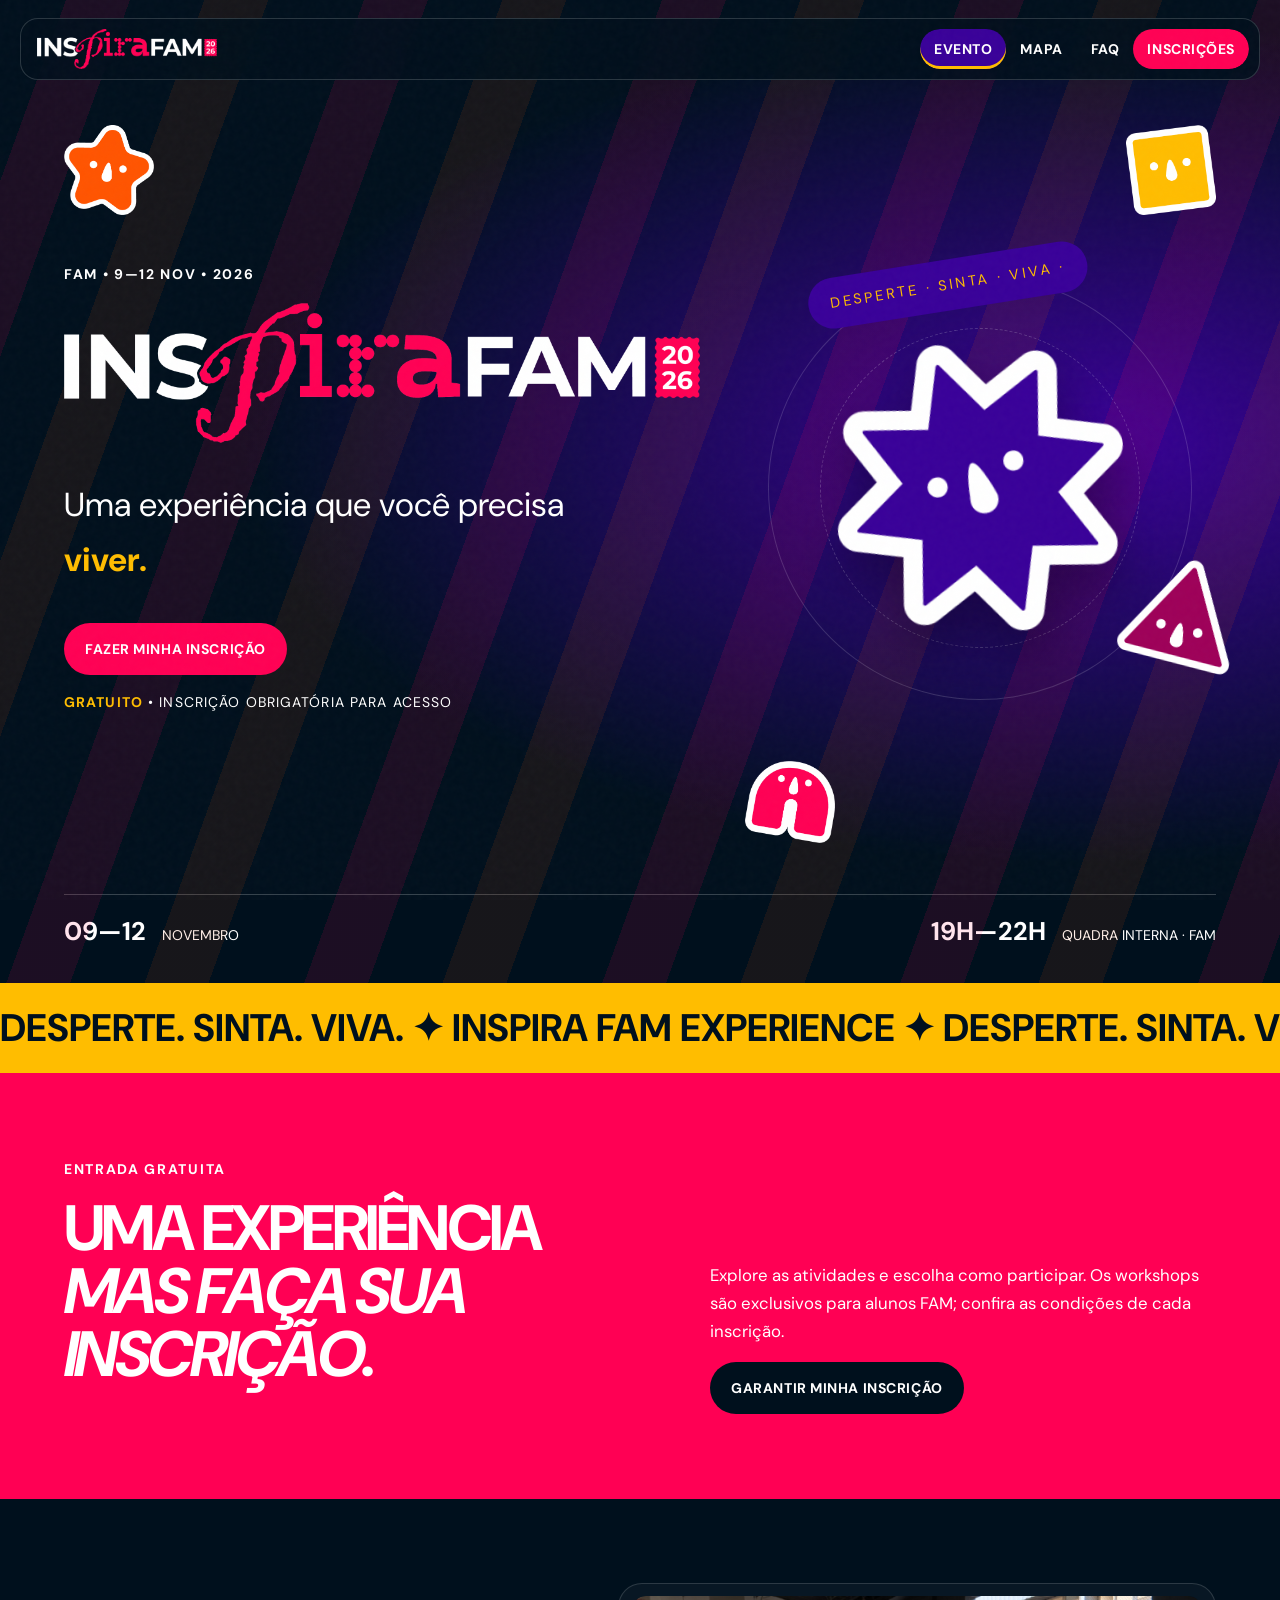
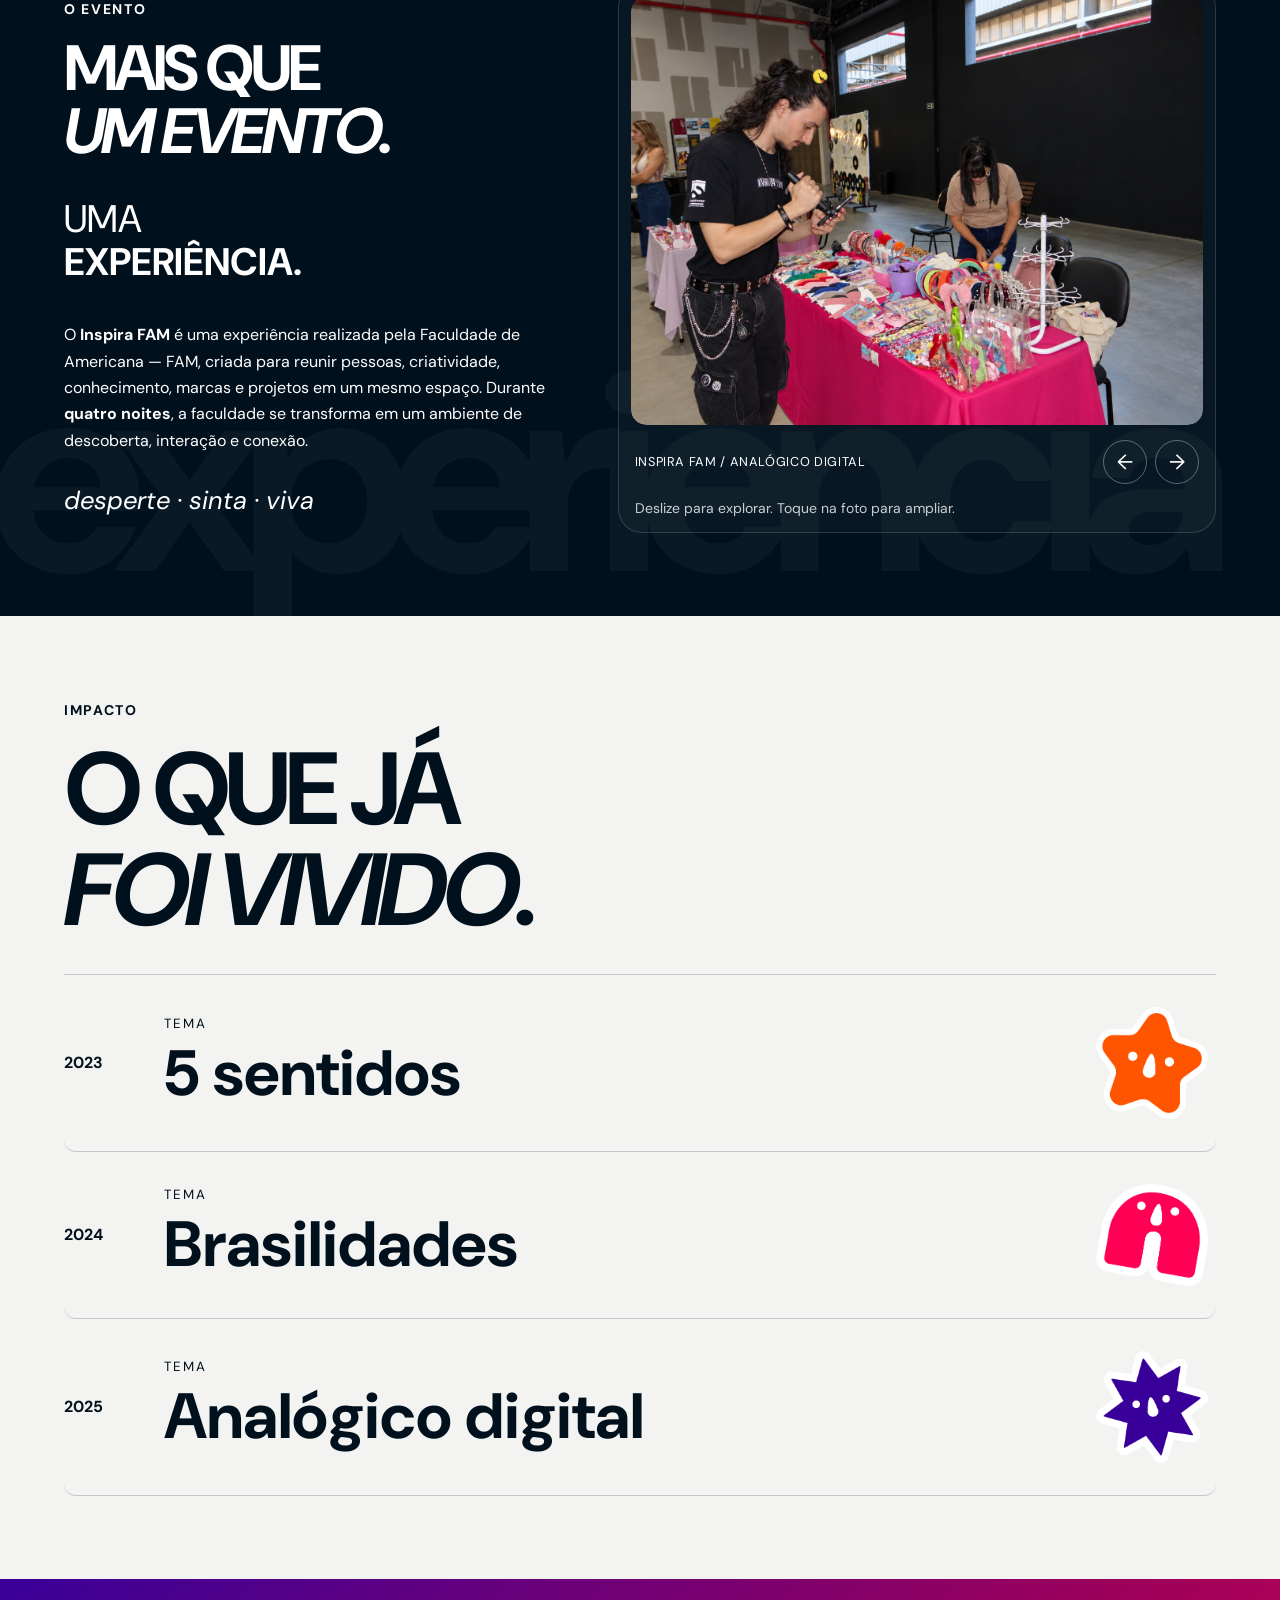
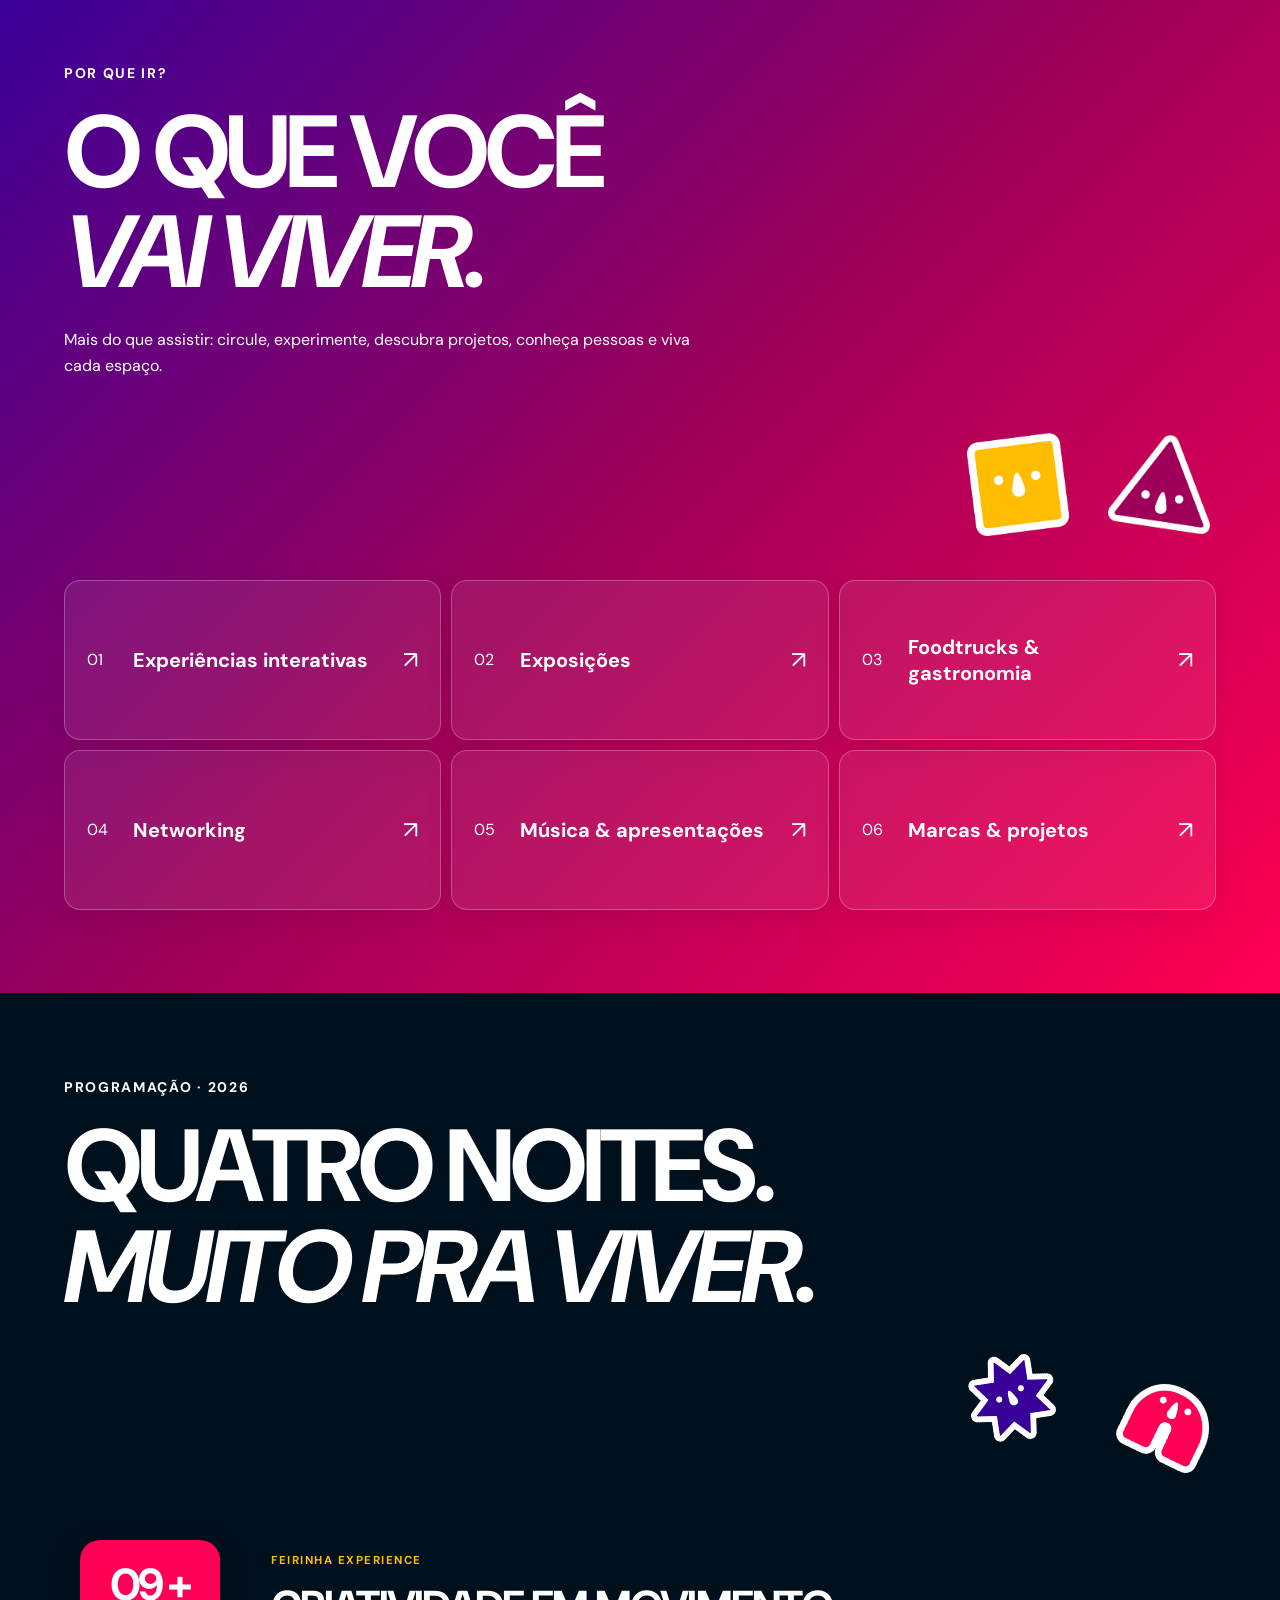
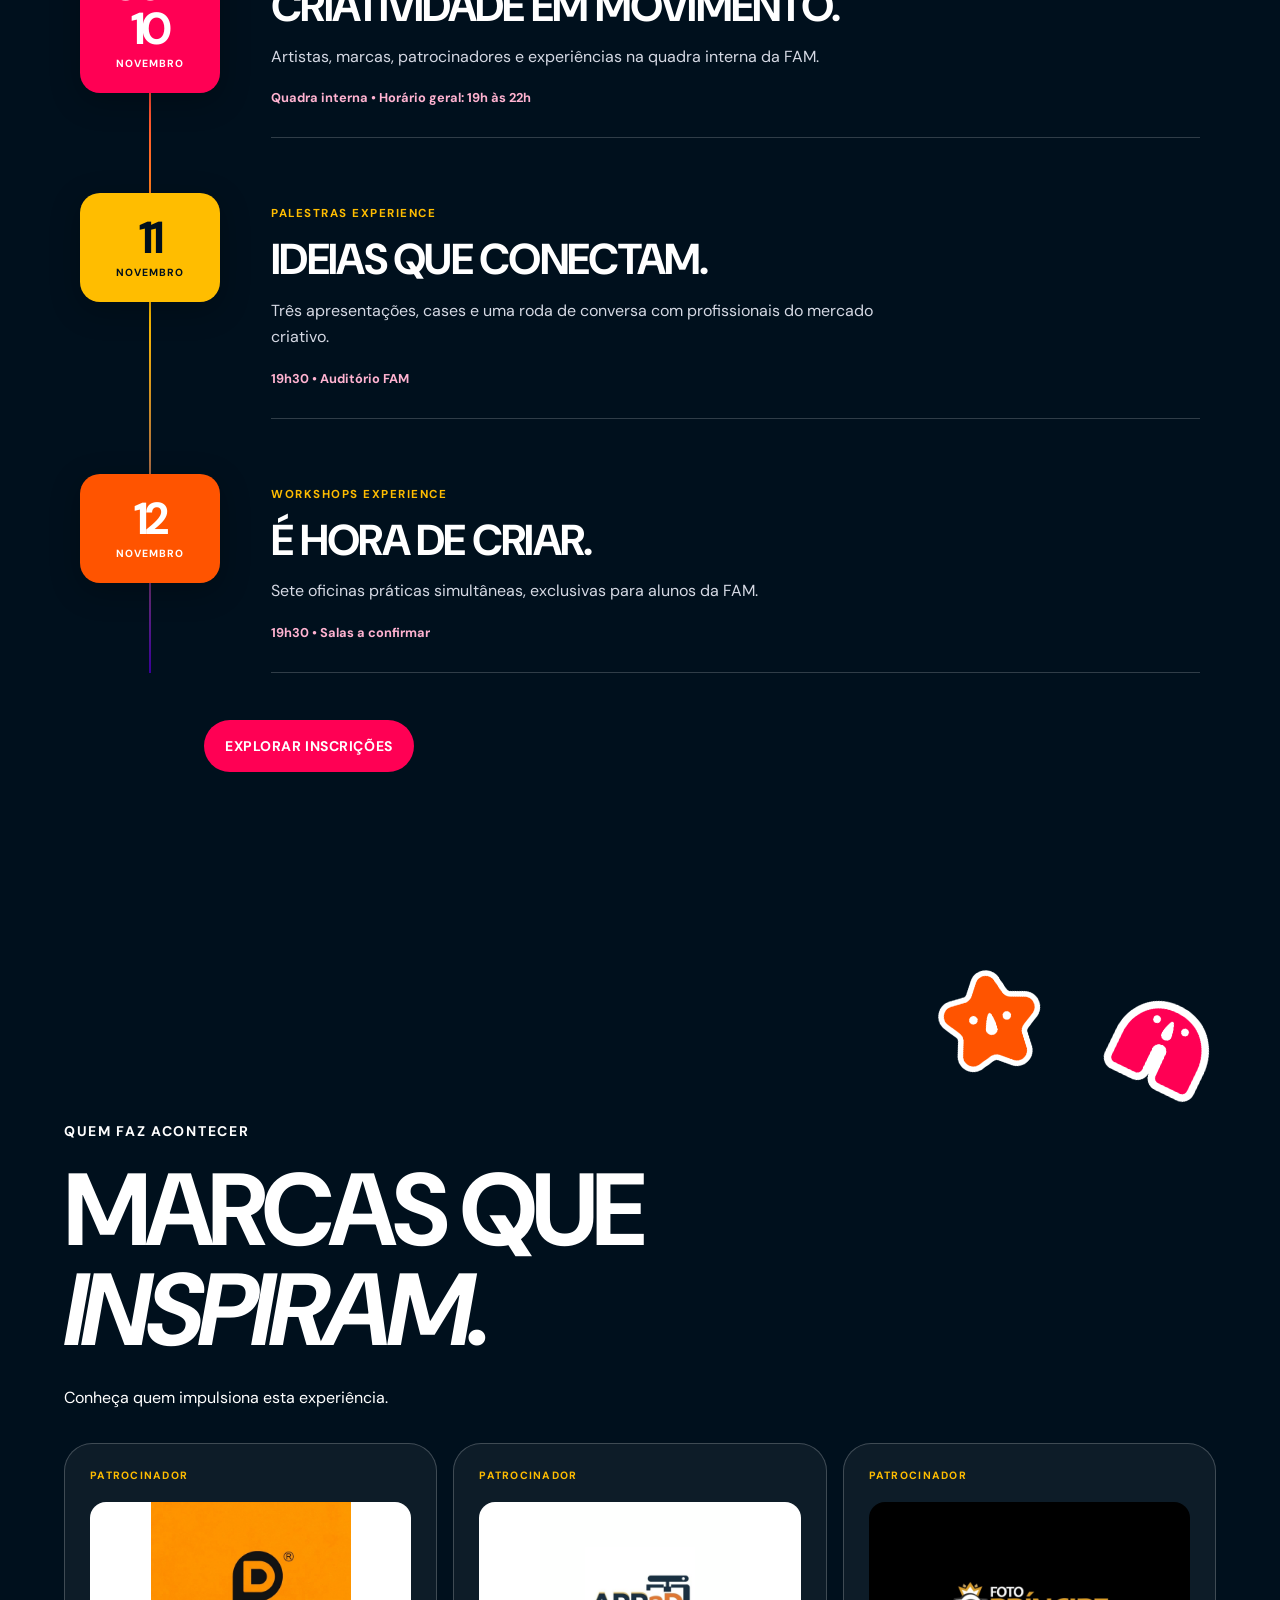
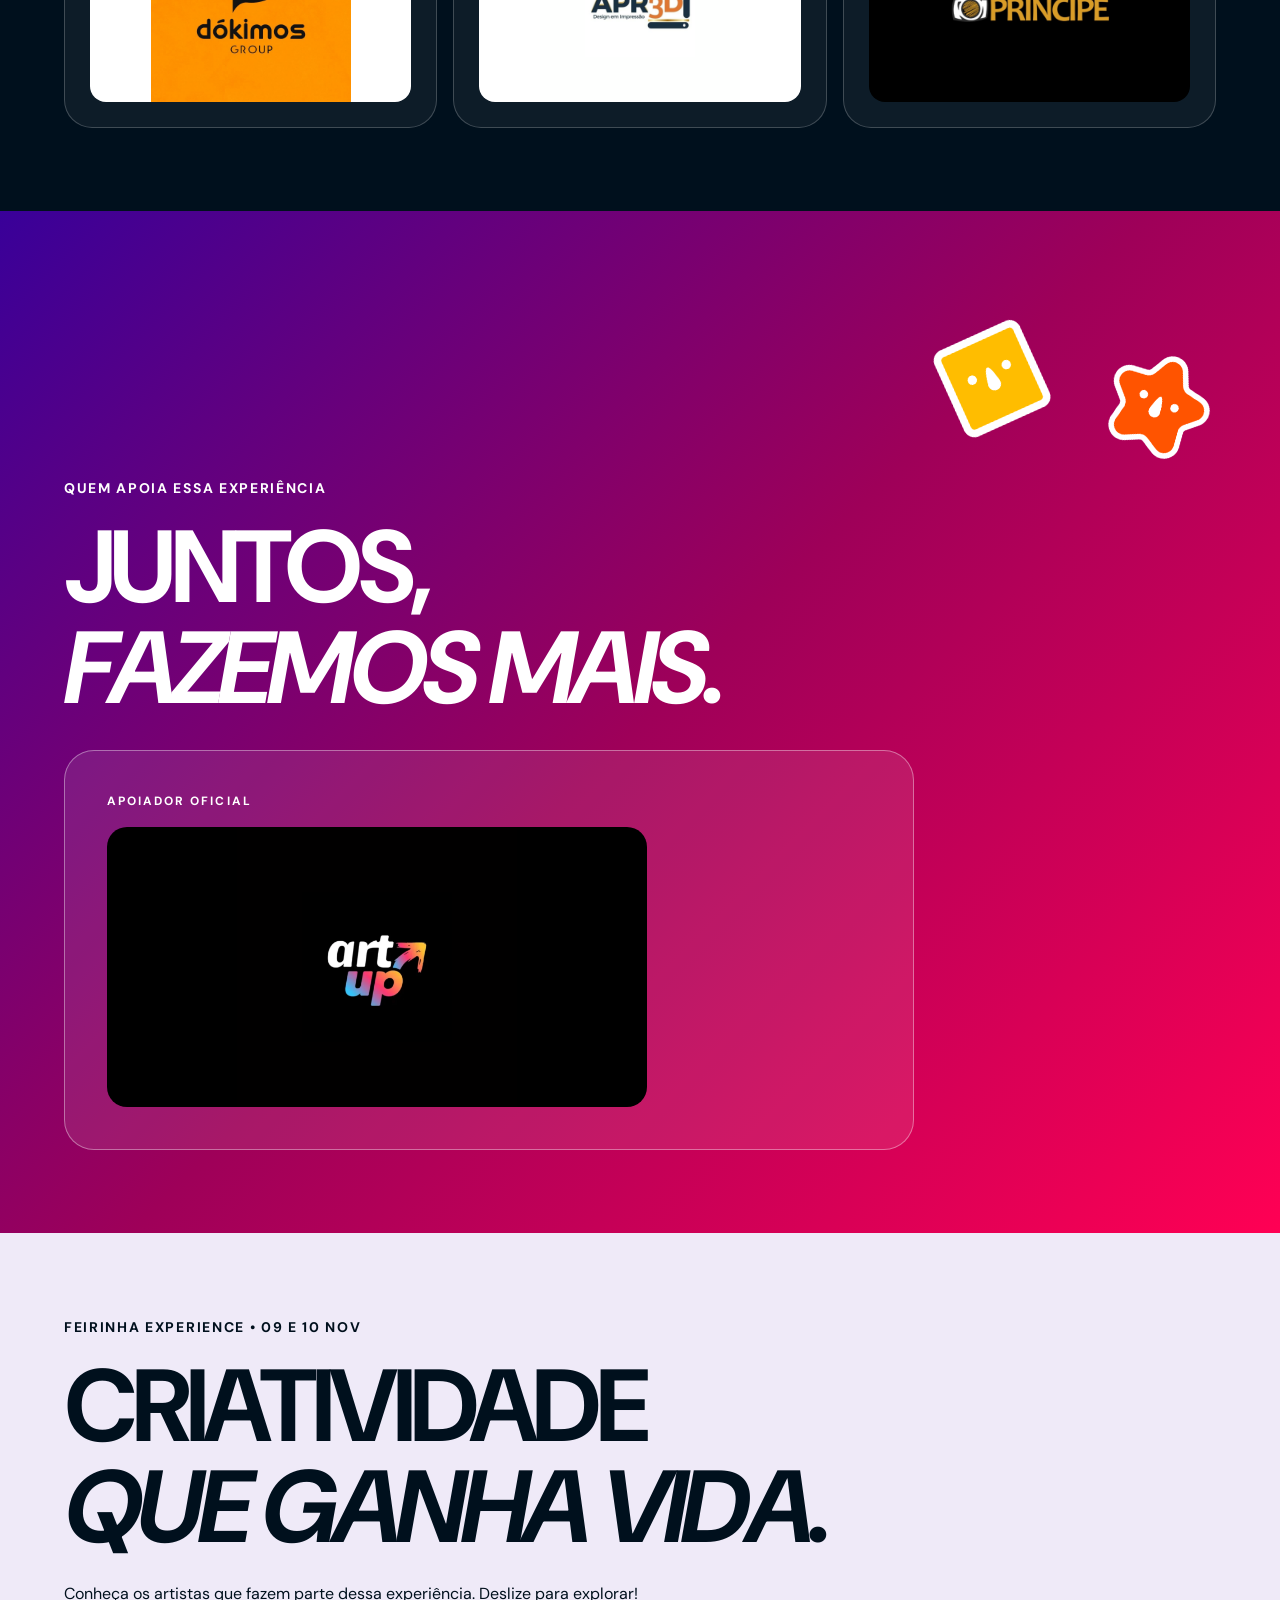
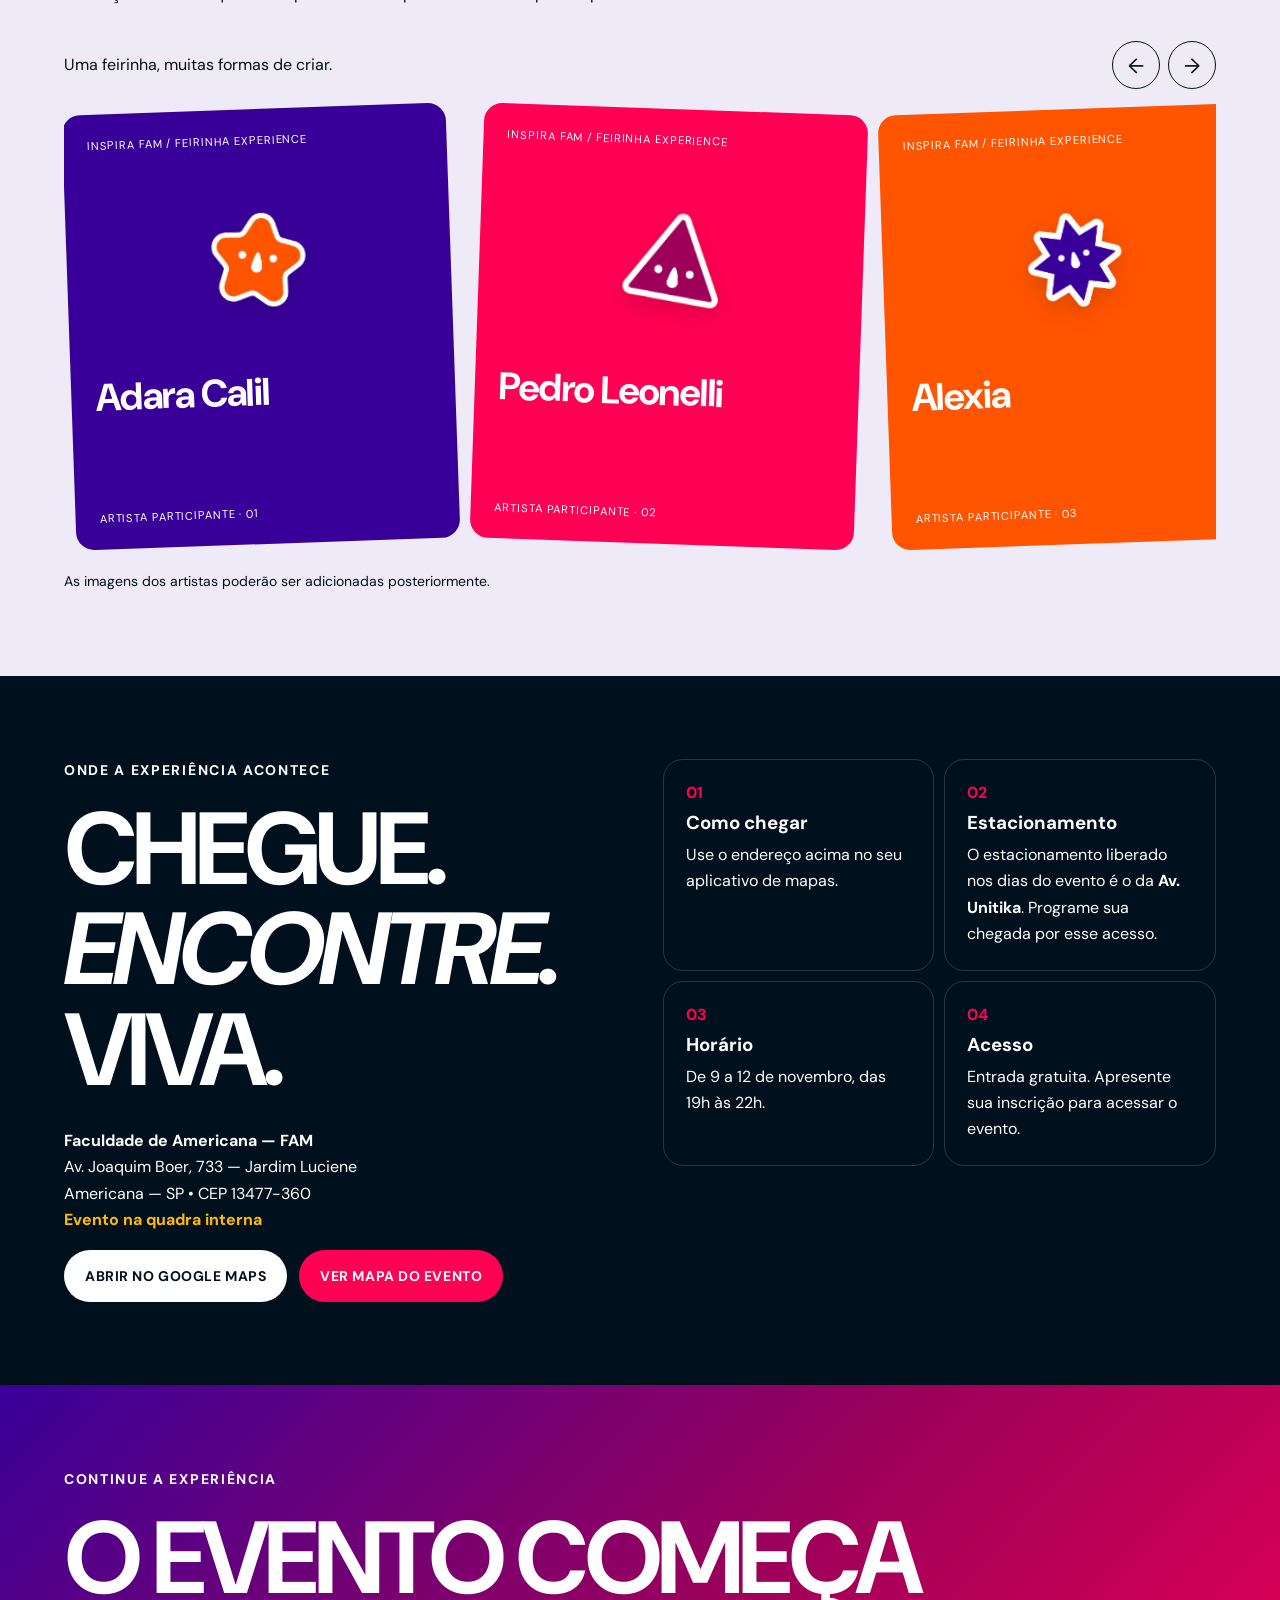
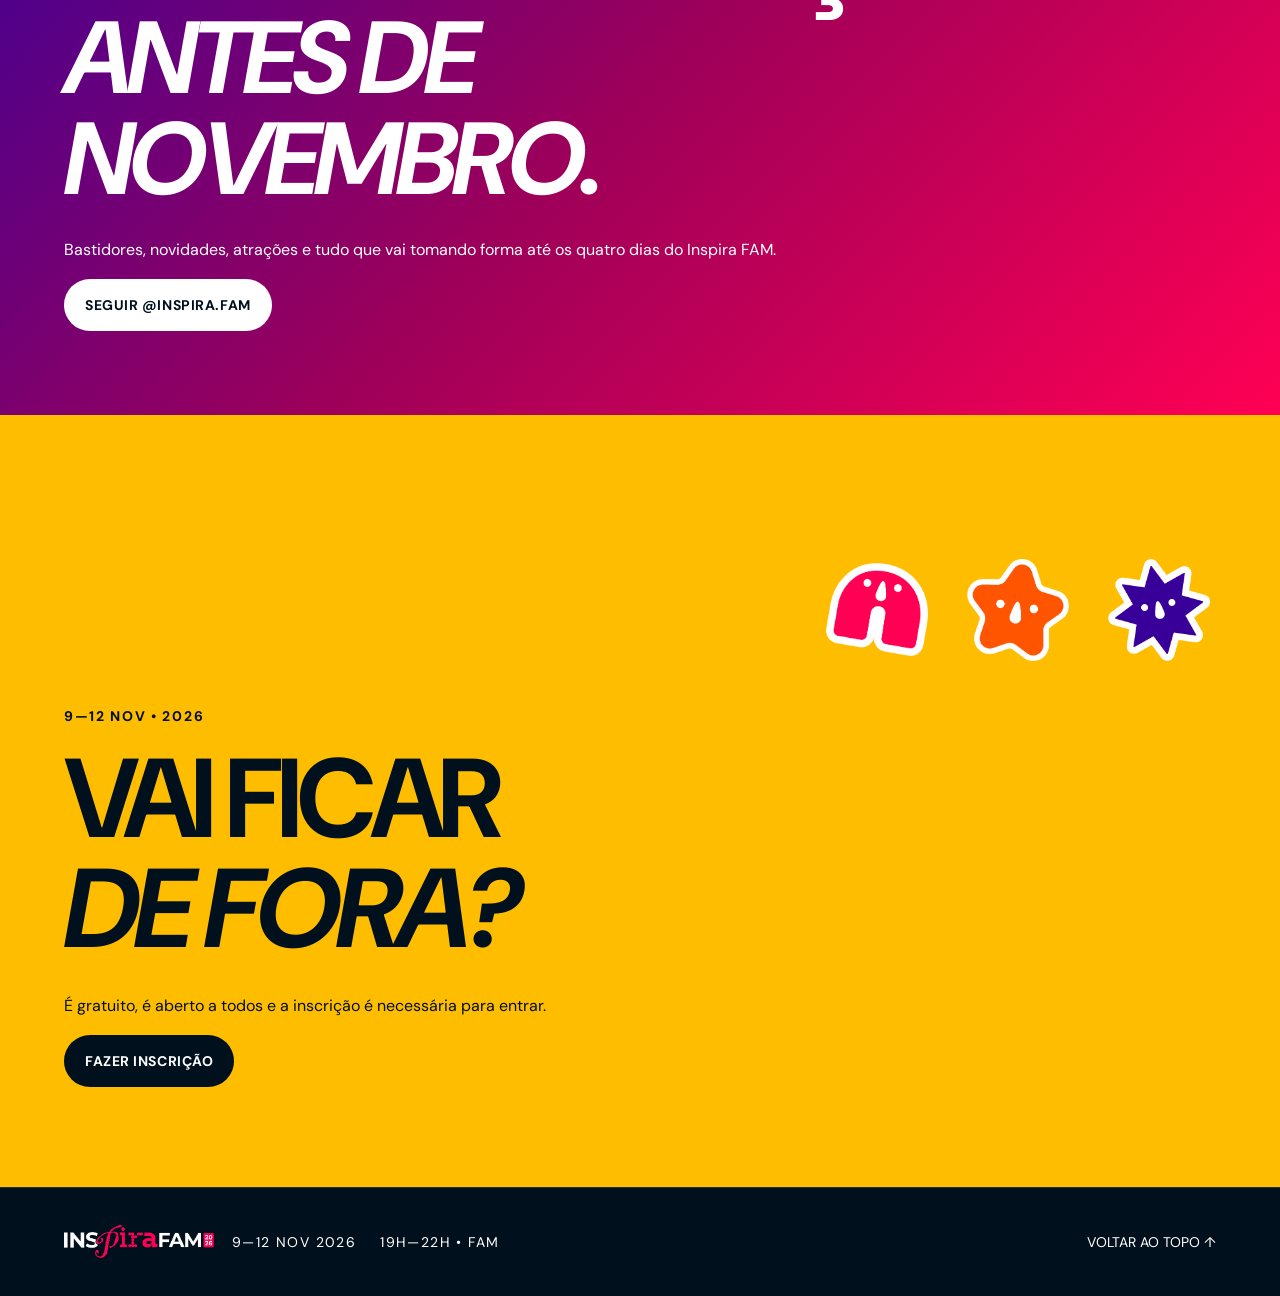
==== commit fee96a9d: "ultima atualização" ====
--- a/index.html
+++ b/index.html
@@ -7,7 +7,7 @@
   <meta name="theme-color" content="#00101d">
   <meta name="description" content="Inspira FAM Experience 2026 — 9 a 12 de novembro, das 19h às 22h, na FAM. Evento gratuito com inscrição obrigatória.">
   <title>Inspira FAM Experience — 2026</title>
-  <link rel="stylesheet" href="style.css?v=20261029-stickers">
+  <link rel="stylesheet" href="style.css?v=20261029-refinado">
 </head>
 <body id="top" class="page-home">
   <div class="noise" aria-hidden="true">
@@ -92,7 +92,7 @@
     
     <!-- SEÇÃO DA PÁGINA -->
     <section class="manifesto section-dark" id="sobre">
-      <span class="section-index">01 / 07</span>
+      
       <!-- SOBRE: texto à esquerda e fotos no espaço indicado à direita -->
       <div class="about-layout">
         <div class="about-text"><div class="section-heading"><span class="kicker">O EVENTO</span><h2>MAIS QUE<br><i>UM EVENTO.</i></h2></div><p class="lead">UMA<br><strong>EXPERIÊNCIA.</strong></p><p>O <strong>Inspira FAM</strong> é uma experiência realizada pela Faculdade de Americana — FAM, criada para reunir pessoas, criatividade, conhecimento, marcas e projetos em um mesmo espaço. Durante <strong>quatro noites</strong>, a faculdade se transforma em um ambiente de descoberta, interação e conexão.</p><div class="signature">desperte · sinta · viva</div></div>
@@ -123,7 +123,7 @@
     
     <!-- SEÇÃO DA PÁGINA -->
     <section class="impact section-light">
-      <span class="section-index">02 / 07</span>
+      
       <div class="section-heading reveal">
         <span class="kicker">IMPACTO</span>
         <h2>O QUE JÁ<br>
@@ -161,7 +161,7 @@
     
     <!-- SEÇÃO DA PÁGINA -->
     <section class="experiences section-gradient" id="experiencias">
-      <span class="section-index">03 / 07</span>
+      
       <div class="section-heading reveal">
         <span class="kicker">POR QUE IR?</span>
         <h2>O QUE VOCÊ<br>
@@ -199,7 +199,7 @@
     
     <!-- SEÇÃO DA PÁGINA -->
     <section class="schedule section-dark" id="programacao">
-      <span class="section-index">04 / 07</span>
+      
       <div class="schedule-head reveal">
 <span class="kicker">PROGRAMAÇÃO · 2026</span>
 <h2>QUATRO NOITES.<br>
@@ -214,65 +214,106 @@
     </section>
 
     
-    <section class="partners-section section-dark" id="patrocinadores" aria-labelledby="partners-title"><div class="sticker-rail new-section-stickers" aria-hidden="true"><img src="ativos/brand/mascote-estrela.png" alt="" loading="lazy"><img src="ativos/brand/mascote-arco.png" alt="" loading="lazy"></div><div class="section-heading reveal"><span class="kicker">QUEM FAZ ACONTECER</span><h2 id="partners-title">MARCAS QUE<br><i>INSPIRAM.</i></h2><p>Conheça quem impulsiona esta experiência.</p></div><div class="partner-grid"><article class="partner-card reveal"><span>PATROCINADOR • COTA ACESSÍVEL</span><div class="partner-logo-placeholder">DÓKIMOS</div></article><article class="partner-card reveal"><span>PATROCINADOR • COTA INTERMEDIÁRIO</span><div class="partner-logo-placeholder">APR3D</div></article><article class="partner-card reveal"><span>PATROCINADOR • COTA INTERMEDIÁRIO</span><div class="partner-logo-placeholder">FOTO PRÍNCIPE</div></article></div><p class="partner-note">Logotipos oficiais serão adicionados em breve.</p></section>
-    <section class="artists-section section-light" id="artistas" aria-labelledby="artists-title"><div class="sticker-rail new-section-stickers" aria-hidden="true"><img src="ativos/brand/mascote-triangulo.png" alt="" loading="lazy"><img src="ativos/brand/mascote-explosao.png" alt="" loading="lazy"></div><div class="section-heading reveal"><span class="kicker">FEIRINHA • 09 E 10 NOV</span><h2 id="artists-title">ARTISTAS QUE<br><i>FAZEM PARTE.</i></h2><p>Criatividade, expressão e encontros que transformam a experiência.</p></div><div class="artists-grid" id="artists-grid"></div></section>
-    <section class="support-section section-gradient" id="apoiador"><div class="sticker-rail new-section-stickers" aria-hidden="true"><img src="ativos/brand/mascote-quadrado.png" alt="" loading="lazy"><img src="ativos/brand/mascote-estrela.png" alt="" loading="lazy"></div><div class="section-heading reveal"><span class="kicker">QUEM APOIA ESSA EXPERIÊNCIA</span><h2>JUNTOS,<br><i>FAZEMOS MAIS.</i></h2></div><div class="support-feature reveal"><span>APOIADOR OFICIAL</span><strong>ART UP</strong><p>Logotipo oficial em breve.</p></div></section>
-    <!-- SEÇÃO DA PÁGINA -->
-    <section class="gallery section-light" id="fotos">
-      <span class="section-index">05 / 07</span>
+    <section class="partners-section section-dark" id="patrocinadores" aria-labelledby="partners-title"><div class="sticker-rail new-section-stickers" aria-hidden="true"><img src="ativos/brand/mascote-estrela.png" alt="" loading="lazy"><img src="ativos/brand/mascote-arco.png" alt="" loading="lazy"></div><div class="section-heading reveal"><span class="kicker">QUEM FAZ ACONTECER</span><h2 id="partners-title">MARCAS QUE<br><i>INSPIRAM.</i></h2><p>Conheça quem impulsiona esta experiência.</p></div><div class="partner-grid"><article class="partner-card reveal"><span>PATROCINADOR</span><div class="partner-logo-image"><img src="ativos/brand/patrocinadores/dokimos.jpg" alt="Logotipo Dókimos Group" loading="lazy"></div></article><article class="partner-card reveal"><span>PATROCINADOR</span><div class="partner-logo-image"><img src="ativos/brand/patrocinadores/apr3d.png" alt="Logotipo APR3D" loading="lazy"></div></article><article class="partner-card reveal"><span>PATROCINADOR</span><div class="partner-logo-image partner-logo-dark"><img src="ativos/brand/patrocinadores/foto-principe.png" alt="Logotipo Foto Príncipe" loading="lazy"></div></article></div></section>
+    <section class="support-section section-gradient" id="apoiador"><div class="sticker-rail new-section-stickers" aria-hidden="true"><img src="ativos/brand/mascote-quadrado.png" alt="" loading="lazy"><img src="ativos/brand/mascote-estrela.png" alt="" loading="lazy"></div><div class="section-heading reveal"><span class="kicker">QUEM APOIA ESSA EXPERIÊNCIA</span><h2>JUNTOS,<br><i>FAZEMOS MAIS.</i></h2></div><div class="support-feature reveal"><span>APOIADOR OFICIAL</span><div class="support-logo-image"><img src="ativos/brand/patrocinadores/art-up.png" alt="Logotipo Art Up" loading="lazy"></div></div></section>
+    <!-- SEÇÃO DA PÁGINA -->
+    <section class="gallery artists-carousel-section section-light" id="artistas" aria-labelledby="artists-carousel-title">
       <div class="section-heading reveal">
-        <span class="kicker">EDIÇÃO 2025 • ANALÓGICO DIGITAL</span>
-        <h2>MEMÓRIAS<br>
-<i>QUE FICAM.</i>
-</h2>
-        <p>Reviva os encontros, projetos e atividades da edição de 2025: <strong>Analógico Digital</strong>.</p>
+        <span class="kicker">FEIRINHA EXPERIENCE • 09 E 10 NOV</span>
+        <h2 id="artists-carousel-title">CRIATIVIDADE<br><i>QUE GANHA VIDA.</i></h2>
+        <p>Conheça os artistas que fazem parte dessa experiência. Deslize para explorar!</p>
       </div>
       <div class="gallery-toolbar">
-<p>Arraste para explorar as fotos do Inspira.</p>
-<div>
-<button type="button" class="gallery-prev" aria-label="Ver item anterior">←</button>
-<button type="button" class="gallery-next" aria-label="Ver próximo item">→</button>
-</div>
-</div>
-      <div class="gallery-track" tabindex="0" aria-label="Prévia da galeria, use as setas para navegar">
-<button class="memory-card memory-0" type="button" data-gallery="0" aria-label="Ampliar foto 1">
-<span class="memory-top">INSPIRA FAM / ANALÓGICO DIGITAL</span>
-<img src="ativos/brand/photos/galeria-01.jpeg" alt="Atividades e projetos do Inspira FAM 2025 — Analógico Digital, foto 1" loading="lazy" decoding="async">
-<strong>IDEIAS QUE<br>EXPLODEM.</strong>
-<span class="memory-bottom">INSPIRA FAM 2025 · 01</span>
-</button>
-        <button class="memory-card memory-1" type="button" data-gallery="1" aria-label="Ampliar foto 2">
-<span class="memory-top">INSPIRA FAM / ANALÓGICO DIGITAL</span>
-<img src="ativos/brand/photos/galeria-02.jpeg" alt="Atividades e projetos do Inspira FAM 2025 — Analógico Digital, foto 2" loading="lazy" decoding="async">
-<strong>ENCONTROS QUE<br>CONECTAM.</strong>
-<span class="memory-bottom">INSPIRA FAM 2025 · 02</span>
-</button>
-        <button class="memory-card memory-2" type="button" data-gallery="2" aria-label="Ampliar foto 3">
-<span class="memory-top">INSPIRA FAM / ANALÓGICO DIGITAL</span>
-<img src="ativos/brand/photos/galeria-03.jpeg" alt="Atividades e projetos do Inspira FAM 2025 — Analógico Digital, foto 3" loading="lazy" decoding="async">
-<strong>MOMENTOS QUE<br>BRILHAM.</strong>
-<span class="memory-bottom">INSPIRA FAM 2025 · 03</span>
-</button>
-        <button class="memory-card memory-3" type="button" data-gallery="3" aria-label="Ampliar foto 4">
-<span class="memory-top">INSPIRA FAM / ANALÓGICO DIGITAL</span>
-<img src="ativos/brand/photos/galeria-04.jpeg" alt="Atividades e projetos do Inspira FAM 2025 — Analógico Digital, foto 4" loading="lazy" decoding="async">
-<strong>OLHARES QUE<br>TRANSFORMAM.</strong>
-<span class="memory-bottom">INSPIRA FAM 2025 · 04</span>
-</button>
-        <button class="memory-card memory-4" type="button" data-gallery="4" aria-label="Ampliar foto 5">
-<span class="memory-top">INSPIRA FAM / ANALÓGICO DIGITAL</span>
-<img src="ativos/brand/photos/galeria-05.jpeg" alt="Atividades e projetos do Inspira FAM 2025 — Analógico Digital, foto 5" loading="lazy" decoding="async">
-<strong>MEMÓRIAS QUE<br>FICAM.</strong>
-<span class="memory-bottom">INSPIRA FAM 2025 · 05</span>
-</button>
-</div>
-<p class="gallery-note">Deslize pelos registros de 2025 e toque em uma foto para ampliar.</p>
+        <p>Uma feirinha, muitas formas de criar.</p>
+        <div><button type="button" class="gallery-prev" aria-label="Artistas anteriores">←</button><button type="button" class="gallery-next" aria-label="Próximos artistas">→</button></div>
+      </div>
+      <div class="gallery-track artists-track" tabindex="0" aria-label="Carrossel de artistas participantes; use as setas para navegar">
+        <article class="memory-card artist-memory-card memory-0" aria-label="Artista participante: Adara Calil">
+          <span class="memory-top">INSPIRA FAM / FEIRINHA EXPERIENCE</span>
+          <div class="artist-memory-art" aria-hidden="true"><img src="ativos/brand/mascote-estrela.png" alt="" loading="lazy"></div>
+          <strong>Adara Calil</strong>
+          <span class="memory-bottom">ARTISTA PARTICIPANTE · 01</span>
+        </article>
+        <article class="memory-card artist-memory-card memory-1" aria-label="Artista participante: Pedro Leonelli">
+          <span class="memory-top">INSPIRA FAM / FEIRINHA EXPERIENCE</span>
+          <div class="artist-memory-art" aria-hidden="true"><img src="ativos/brand/mascote-triangulo.png" alt="" loading="lazy"></div>
+          <strong>Pedro Leonelli</strong>
+          <span class="memory-bottom">ARTISTA PARTICIPANTE · 02</span>
+        </article>
+        <article class="memory-card artist-memory-card memory-2" aria-label="Artista participante: Alexia">
+          <span class="memory-top">INSPIRA FAM / FEIRINHA EXPERIENCE</span>
+          <div class="artist-memory-art" aria-hidden="true"><img src="ativos/brand/mascote-explosao.png" alt="" loading="lazy"></div>
+          <strong>Alexia</strong>
+          <span class="memory-bottom">ARTISTA PARTICIPANTE · 03</span>
+        </article>
+        <article class="memory-card artist-memory-card memory-3" aria-label="Artista participante: Dr Blue">
+          <span class="memory-top">INSPIRA FAM / FEIRINHA EXPERIENCE</span>
+          <div class="artist-memory-art" aria-hidden="true"><img src="ativos/brand/mascote-arco.png" alt="" loading="lazy"></div>
+          <strong>Dr Blue</strong>
+          <span class="memory-bottom">ARTISTA PARTICIPANTE · 04</span>
+        </article>
+        <article class="memory-card artist-memory-card memory-4" aria-label="Artista participante: Amanda Emidio">
+          <span class="memory-top">INSPIRA FAM / FEIRINHA EXPERIENCE</span>
+          <div class="artist-memory-art" aria-hidden="true"><img src="ativos/brand/mascote-quadrado.png" alt="" loading="lazy"></div>
+          <strong>Amanda Emidio</strong>
+          <span class="memory-bottom">ARTISTA PARTICIPANTE · 05</span>
+        </article>
+        <article class="memory-card artist-memory-card memory-0" aria-label="Artista participante: Diego">
+          <span class="memory-top">INSPIRA FAM / FEIRINHA EXPERIENCE</span>
+          <div class="artist-memory-art" aria-hidden="true"><img src="ativos/brand/mascote-estrela.png" alt="" loading="lazy"></div>
+          <strong>Diego</strong>
+          <span class="memory-bottom">ARTISTA PARTICIPANTE · 06</span>
+        </article>
+        <article class="memory-card artist-memory-card memory-1" aria-label="Artista participante: Miriã">
+          <span class="memory-top">INSPIRA FAM / FEIRINHA EXPERIENCE</span>
+          <div class="artist-memory-art" aria-hidden="true"><img src="ativos/brand/mascote-triangulo.png" alt="" loading="lazy"></div>
+          <strong>Miriã</strong>
+          <span class="memory-bottom">ARTISTA PARTICIPANTE · 07</span>
+        </article>
+        <article class="memory-card artist-memory-card memory-2" aria-label="Artista participante: Alice FAM">
+          <span class="memory-top">INSPIRA FAM / FEIRINHA EXPERIENCE</span>
+          <div class="artist-memory-art" aria-hidden="true"><img src="ativos/brand/mascote-explosao.png" alt="" loading="lazy"></div>
+          <strong>Alice FAM</strong>
+          <span class="memory-bottom">ARTISTA PARTICIPANTE · 08</span>
+        </article>
+        <article class="memory-card artist-memory-card memory-3" aria-label="Artista participante: Gustavo Oliveira">
+          <span class="memory-top">INSPIRA FAM / FEIRINHA EXPERIENCE</span>
+          <div class="artist-memory-art" aria-hidden="true"><img src="ativos/brand/mascote-arco.png" alt="" loading="lazy"></div>
+          <strong>Gustavo Oliveira</strong>
+          <span class="memory-bottom">ARTISTA PARTICIPANTE · 09</span>
+        </article>
+        <article class="memory-card artist-memory-card memory-4" aria-label="Artista participante: Czarina Artesanatos">
+          <span class="memory-top">INSPIRA FAM / FEIRINHA EXPERIENCE</span>
+          <div class="artist-memory-art" aria-hidden="true"><img src="ativos/brand/mascote-quadrado.png" alt="" loading="lazy"></div>
+          <strong>Czarina Artesanatos</strong>
+          <span class="memory-bottom">ARTISTA PARTICIPANTE · 10</span>
+        </article>
+        <article class="memory-card artist-memory-card memory-0" aria-label="Artista participante: Ateliê da Grazy">
+          <span class="memory-top">INSPIRA FAM / FEIRINHA EXPERIENCE</span>
+          <div class="artist-memory-art" aria-hidden="true"><img src="ativos/brand/mascote-estrela.png" alt="" loading="lazy"></div>
+          <strong>Ateliê da Grazy</strong>
+          <span class="memory-bottom">ARTISTA PARTICIPANTE · 11</span>
+        </article>
+        <article class="memory-card artist-memory-card memory-1" aria-label="Artista participante: Beatriz Ciufri">
+          <span class="memory-top">INSPIRA FAM / FEIRINHA EXPERIENCE</span>
+          <div class="artist-memory-art" aria-hidden="true"><img src="ativos/brand/mascote-triangulo.png" alt="" loading="lazy"></div>
+          <strong>Beatriz Ciufri</strong>
+          <span class="memory-bottom">ARTISTA PARTICIPANTE · 12</span>
+        </article>
+        <article class="memory-card artist-memory-card memory-2" aria-label="Artista participante: Eduarda Oliveira">
+          <span class="memory-top">INSPIRA FAM / FEIRINHA EXPERIENCE</span>
+          <div class="artist-memory-art" aria-hidden="true"><img src="ativos/brand/mascote-explosao.png" alt="" loading="lazy"></div>
+          <strong>Eduarda Oliveira</strong>
+          <span class="memory-bottom">ARTISTA PARTICIPANTE · 13</span>
+        </article>
+      </div>
+      <p class="gallery-note">As imagens dos artistas poderão ser adicionadas posteriormente.</p>
     </section>
 
     
     <!-- SEÇÃO DA PÁGINA -->
     <section class="location section-dark" id="localizacao">
-      <span class="section-index">06 / 07</span>
+      
       <div class="location-copy reveal">
         <span class="kicker">ONDE A EXPERIÊNCIA ACONTECE</span>
         <h2>CHEGUE.<br>
@@ -315,7 +356,7 @@
     
     <!-- SEÇÃO DA PÁGINA -->
     <section class="social section-gradient">
-      <span class="section-index">07 / 07</span>
+      
       <div class="reveal">
         <span class="kicker">CONTINUE A EXPERIÊNCIA</span>
         <h2>O EVENTO COMEÇA<br>
--- a/style.css
+++ b/style.css
@@ -2108,3 +2108,80 @@
 }
 @media(max-width:390px){.registration-hero{padding-left:18px;padding-right:18px}.registration-hero h1{font-size:clamp(2.75rem,11.5vw,3.5rem)}}
 @media(prefers-reduced-motion:reduce){.registration-hero-stickers img,.new-section-stickers img,.activity-sticker-rail img,.timeline-stickers img{animation:none!important}}
+
+
+/* ========================================================
+   REFINAMENTO FINAL — INSPIRA FAM
+   Menos espaços vazios; artistas no carrossel da antiga galeria;
+   stickers em composição orgânica, sem sobreposição de conteúdo.
+======================================================== */
+.page-home .manifesto,.page-home .impact,.page-home .experiences,
+.page-home .schedule,.page-home .gallery,.page-home .location,
+.page-home .social{padding-block:clamp(54px,6.5vw,88px)}
+.page-home .partners-section,.page-home .support-section{padding-block:clamp(54px,6.5vw,88px)}
+.page-home .manifesto{min-height:0}
+.page-home .social{min-height:0}
+.page-home .section-heading{margin-bottom:clamp(20px,3vw,34px)}
+.page-home .section-heading h2{margin-bottom:clamp(14px,2vw,24px)}
+.page-home .partners-section .section-heading,.page-home .support-section .section-heading{margin-bottom:clamp(20px,3vw,32px)}
+.page-home .gallery-toolbar{margin-top:12px}
+.page-home .gallery-track{padding-block:20px 25px}
+.page-home .gallery-note{margin-bottom:0}
+.page-home .experience-grid{margin-top:24px}
+.page-home .schedule-head{margin-bottom:20px}
+.page-home .support-feature{padding:clamp(24px,4vw,42px)}
+.page-home .artist-memory-card{min-height:clamp(330px,34vw,450px);flex-basis:clamp(235px,30vw,390px);justify-content:space-between;cursor:default}
+.page-home .artist-memory-card .artist-memory-art{width:100%;height:clamp(120px,15vw,190px);display:grid;place-items:center;margin:18px 0}
+.page-home .artist-memory-card .artist-memory-art img{width:clamp(75px,10vw,125px);height:auto;max-height:100%;object-fit:contain;margin:0;filter:drop-shadow(0 8px 10px #0002)}
+.page-home .artist-memory-card strong{font-size:clamp(1.6rem,3vw,2.6rem);overflow-wrap:anywhere}
+.page-home .artist-memory-card .memory-top,.page-home .artist-memory-card .memory-bottom{font-size:.7rem}
+/* Hero: adesivos espalhados em posições independentes, com animação leve */
+.registration-hero{grid-template-columns:minmax(0,1fr) minmax(210px,29%)}
+.registration-hero-stickers{display:block;position:relative;min-height:470px;width:100%;align-self:stretch}
+.registration-hero-stickers img{position:absolute!important;max-width:none;transform-origin:center;animation:inspiraStickerFloat 5s ease-in-out infinite alternate}
+.registration-hero-stickers img:nth-child(1){top:3%;left:8%;width:clamp(90px,10vw,160px);transform:rotate(-18deg);animation-delay:-1s}
+.registration-hero-stickers img:nth-child(2){top:37%;right:-2%;left:auto;width:clamp(85px,10vw,145px);transform:rotate(16deg);animation-delay:-3s}
+.registration-hero-stickers img:nth-child(3){bottom:0;top:auto;left:1%;width:clamp(85px,10vw,155px);transform:rotate(-12deg);animation-delay:-2s}
+@keyframes inspiraStickerFloat{0%{translate:0 0}100%{translate:7px -14px}}
+/* Pequenos adesivos decorativos nas seções novas: alinhamento irregular */
+.new-section-stickers,.timeline-stickers{min-height:90px;align-items:center;justify-content:flex-end;gap:clamp(28px,5vw,95px)}
+.new-section-stickers img:first-child,.timeline-stickers img:first-child{transform:translateY(-12px) rotate(-17deg);animation:inspiraStickerFloat 5s ease-in-out infinite alternate}
+.new-section-stickers img:nth-child(2),.timeline-stickers img:nth-child(2){transform:translateY(15px) rotate(16deg);animation:inspiraStickerFloat 6s ease-in-out infinite alternate-reverse}
+@media(max-width:760px){
+ .page-home .manifesto,.page-home .impact,.page-home .experiences,.page-home .schedule,.page-home .gallery,.page-home .location,.page-home .social,.page-home .partners-section,.page-home .support-section{padding:clamp(42px,10vw,64px) 20px}
+ .page-home .gallery-toolbar{gap:8px;align-items:center}
+ .page-home .gallery-toolbar p{font-size:.82rem;max-width:55%}
+ .page-home .artist-memory-card{flex-basis:min(79vw,330px);min-height:365px;padding:22px}
+ .page-home .artist-memory-card .artist-memory-art{height:150px}
+ .registration-hero{grid-template-columns:minmax(0,1fr);gap:10px}
+ .registration-hero-stickers{height:130px;min-height:130px;max-width:430px}
+ .registration-hero-stickers img:nth-child(1){top:0;left:2%;width:85px}
+ .registration-hero-stickers img:nth-child(2){top:10px;left:41%;right:auto;width:76px}
+ .registration-hero-stickers img:nth-child(3){top:28px;left:auto;right:2%;bottom:auto;width:80px}
+ .new-section-stickers,.timeline-stickers{min-height:64px;gap:28px}
+}
+@media(max-width:390px){
+ .registration-hero-stickers{height:105px;min-height:105px}
+ .registration-hero-stickers img:nth-child(1){width:65px}
+ .registration-hero-stickers img:nth-child(2){width:62px}
+ .registration-hero-stickers img:nth-child(3){width:65px}
+ .page-home .artist-memory-card{flex-basis:82vw}
+}
+@media(prefers-reduced-motion:reduce){.registration-hero-stickers img,.new-section-stickers img,.timeline-stickers img{animation:none!important}}
+
+/* FEIRINHA EXPERIENCE — ingresso público preservado */
+.feirinha-panel{display:grid;grid-template-columns:minmax(0,1fr) minmax(130px,32%);align-items:center;gap:clamp(14px,4vw,42px);background:linear-gradient(125deg,#390099,#9e0059);color:#fff;border-radius:clamp(22px,4vw,38px);padding:clamp(24px,5vw,60px);overflow:hidden;position:relative}
+.feirinha-panel h3{font-size:clamp(2rem,6vw,4.5rem);line-height:.95;letter-spacing:-.06em;margin:14px 0 20px}
+.feirinha-panel p{max-width:530px}.feirinha-panel .button{max-width:100%;text-align:center}
+.feirinha-public-badge{display:inline-flex;background:#ffbd00!important;color:#00101d!important;border-radius:99px;padding:9px 14px;font-size:.7rem;letter-spacing:.08em}
+.feirinha-panel-art{position:relative;min-height:220px}.feirinha-panel-art img{position:absolute;width:clamp(90px,15vw,190px);max-width:75%;filter:drop-shadow(0 12px 15px #0002)}
+.feirinha-panel-art img:first-child{top:0;right:4%;transform:rotate(16deg)}.feirinha-panel-art img:last-child{bottom:0;left:0;transform:rotate(-18deg)}
+@media(max-width:620px){.feirinha-panel{grid-template-columns:1fr}.feirinha-panel-art{min-height:90px;display:flex;justify-content:flex-end;gap:12px}.feirinha-panel-art img{position:static!important;width:70px;transform:rotate(-12deg)!important}.feirinha-panel-art img:last-child{transform:rotate(15deg)!important}}
+
+/* Logotipos oficiais: proporções preservadas e comportamento responsivo */
+.partner-logo-image{width:100%;height:clamp(125px,16vw,200px);border-radius:16px;display:flex;align-items:center;justify-content:center;overflow:hidden;background:#fff}
+.partner-logo-image.partner-logo-dark{background:#000}
+.partner-logo-image img{display:block;width:100%;height:100%;object-fit:contain}
+.support-logo-image{width:100%;max-width:540px;height:clamp(170px,27vw,280px);display:flex;align-items:center;justify-content:center;border-radius:20px;overflow:hidden;background:#000}
+.support-logo-image img{display:block;width:100%;height:100%;object-fit:contain}
+@media(max-width:600px){.partner-logo-image{height:150px}.support-logo-image{height:190px;max-width:100%}}
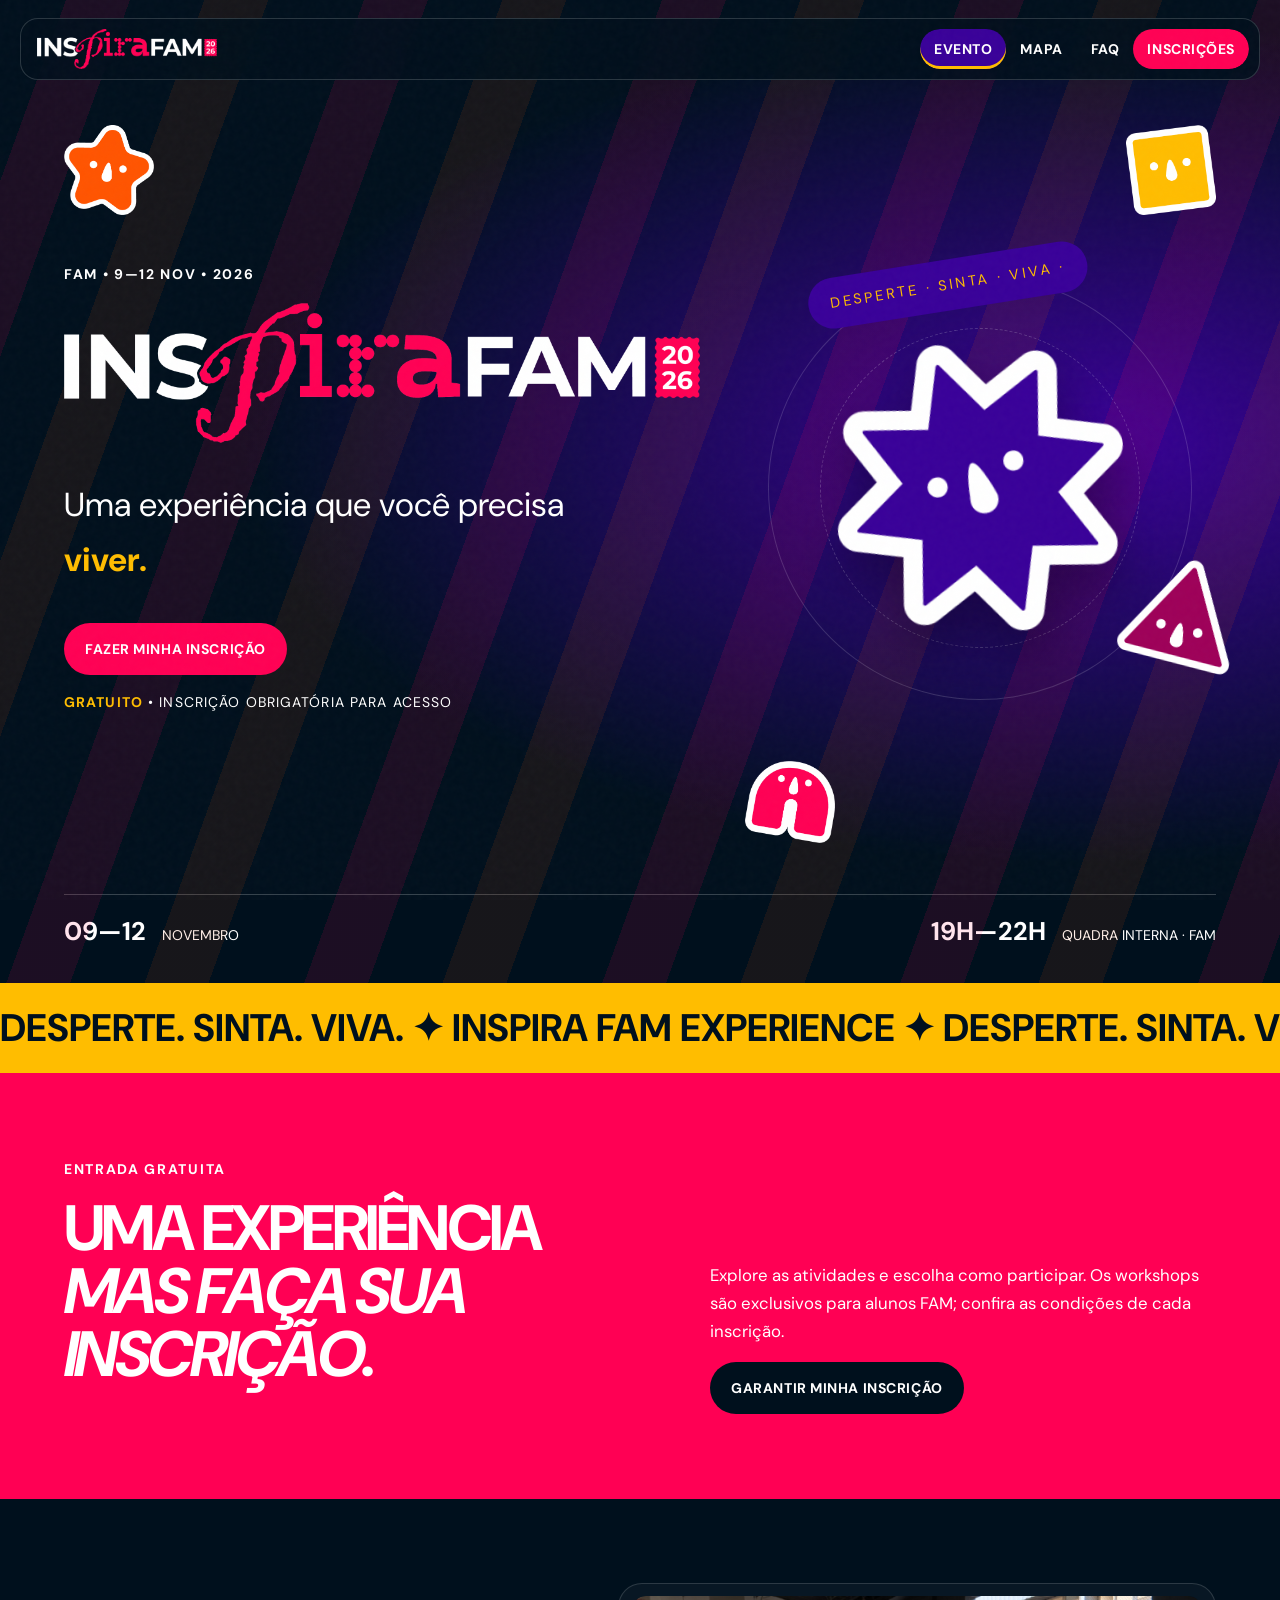
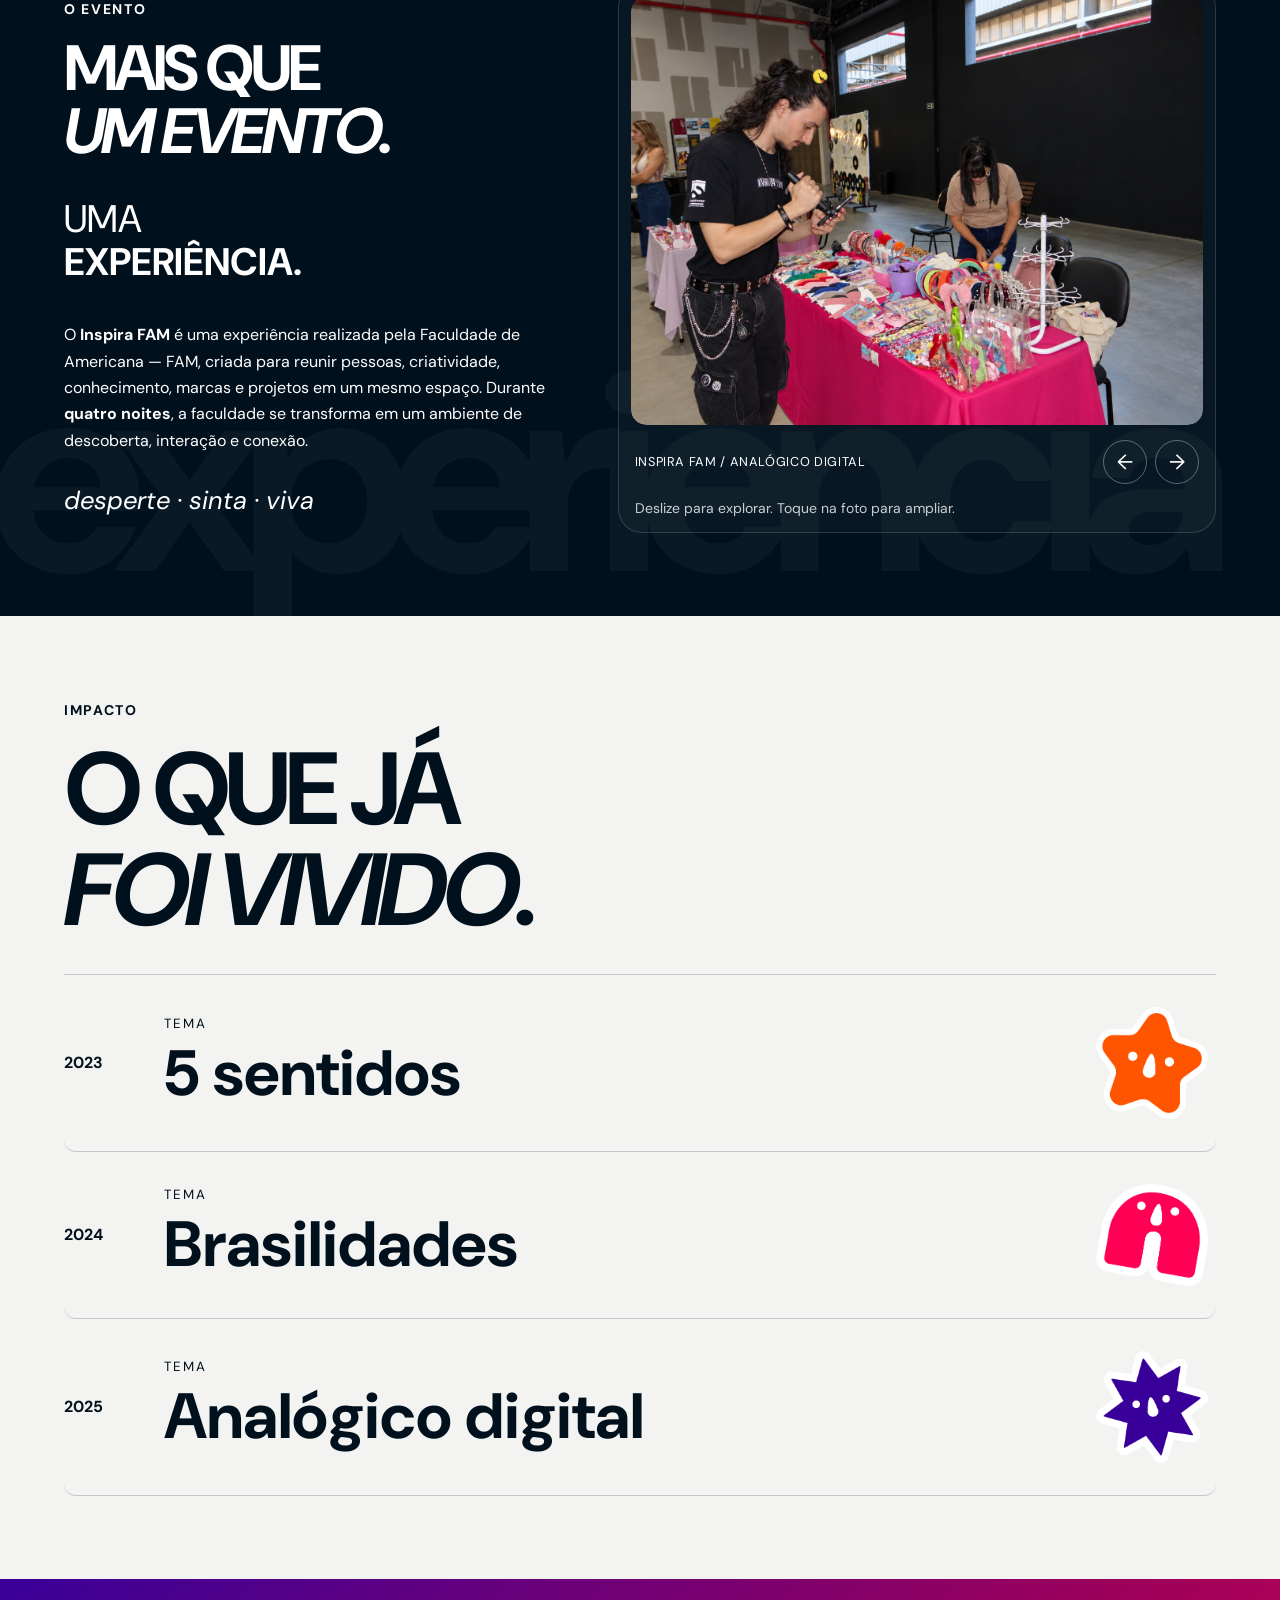
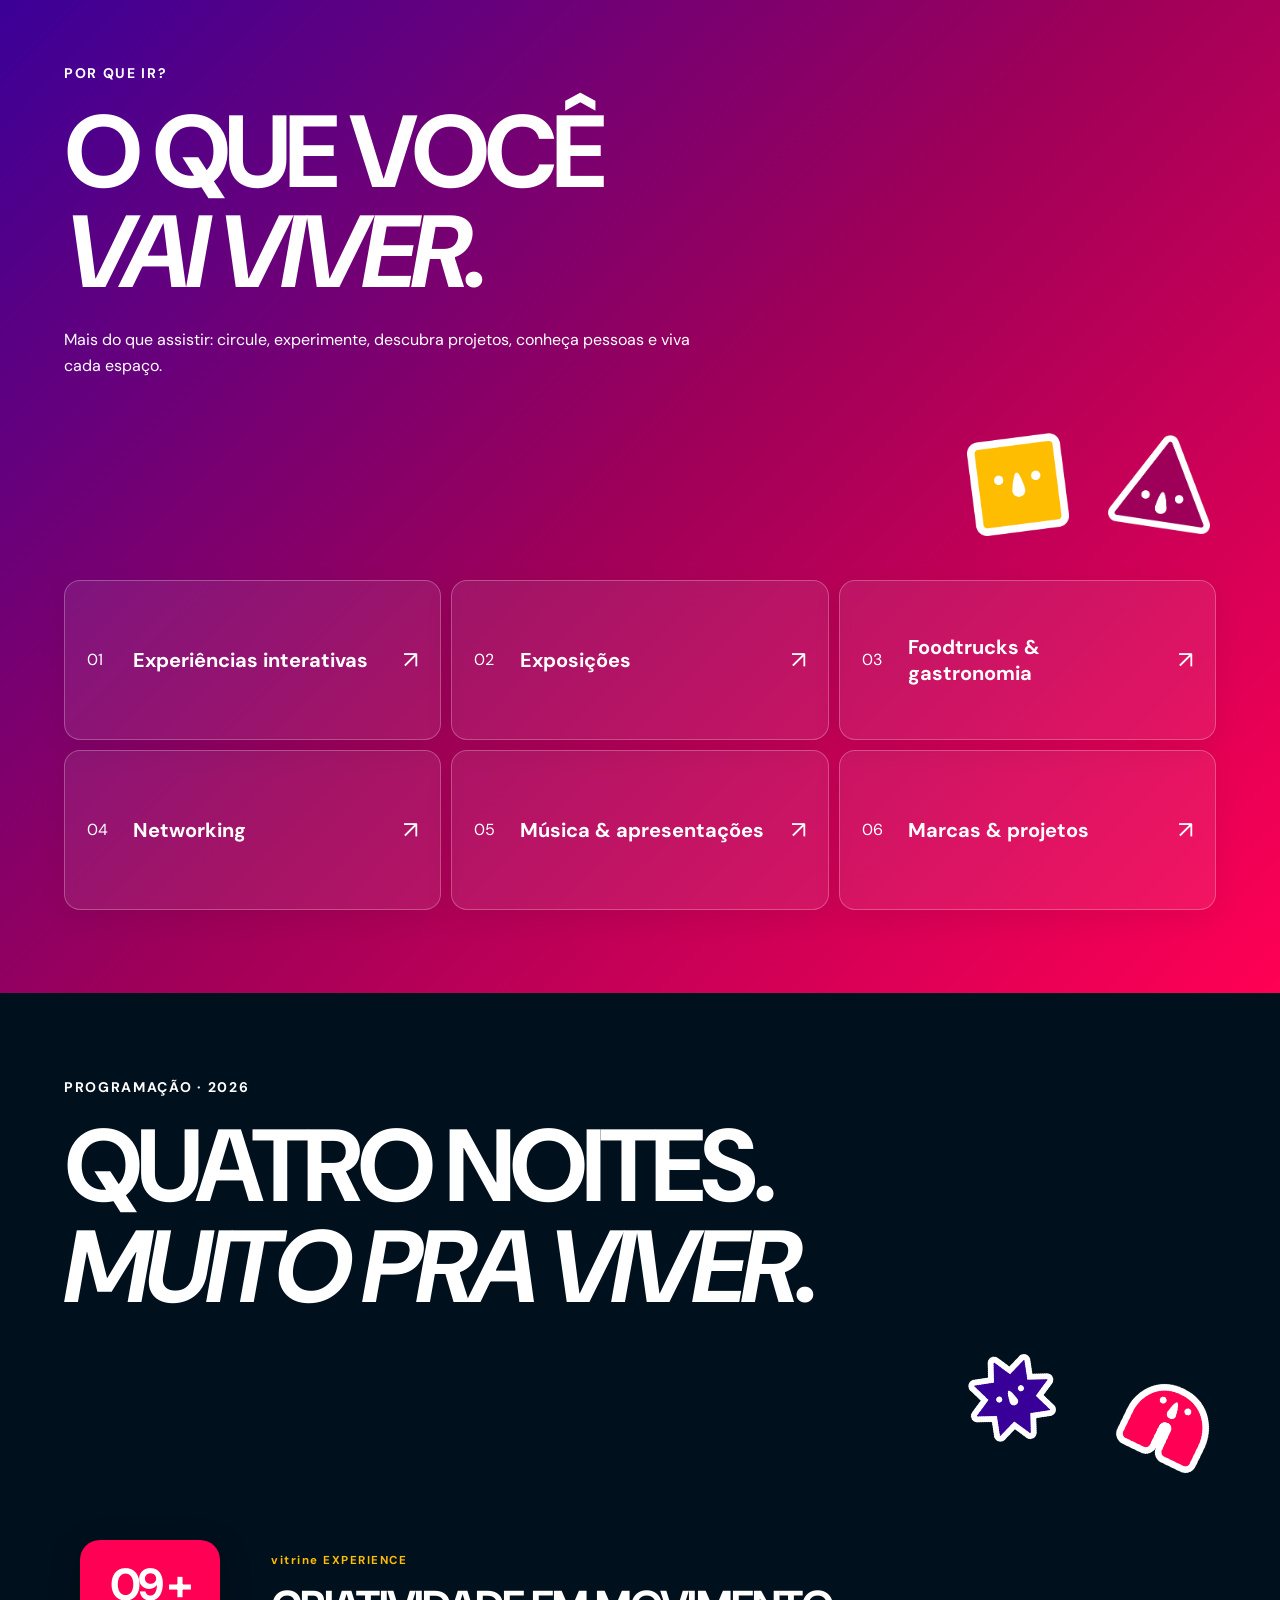
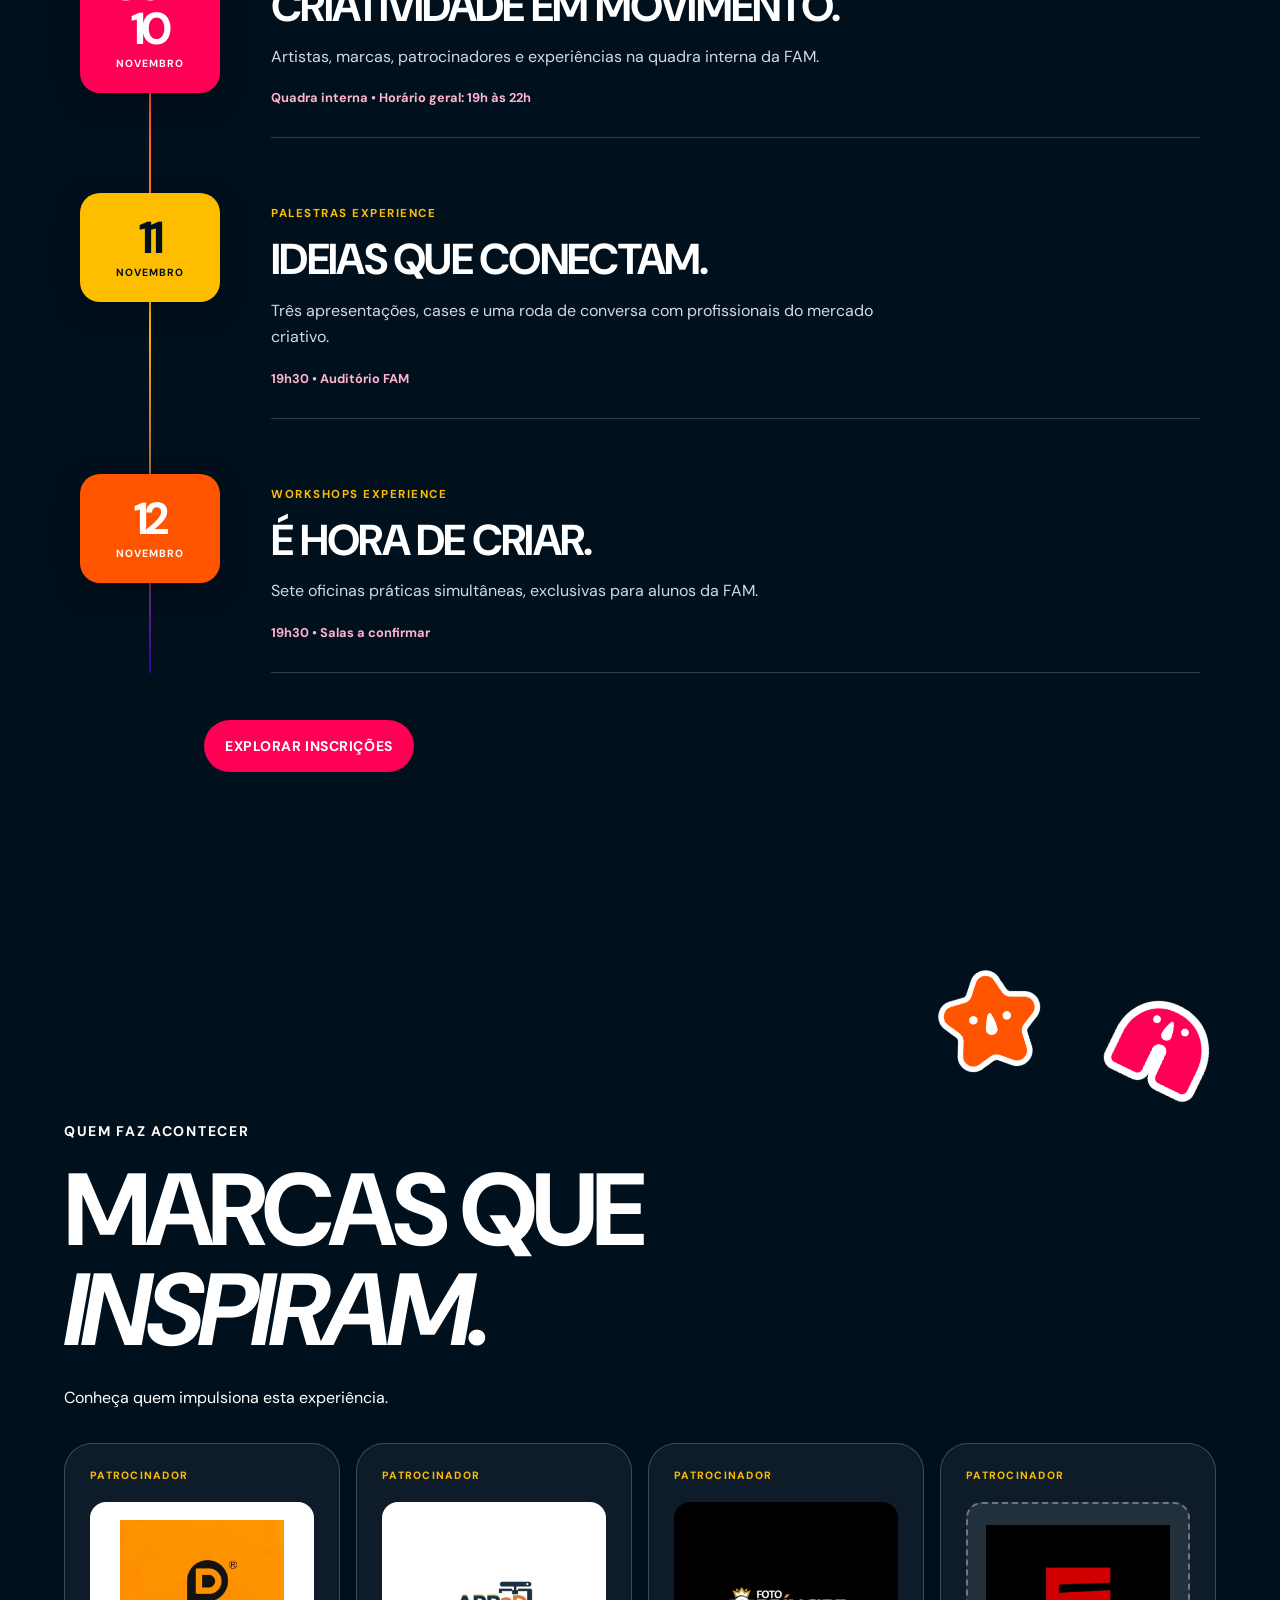
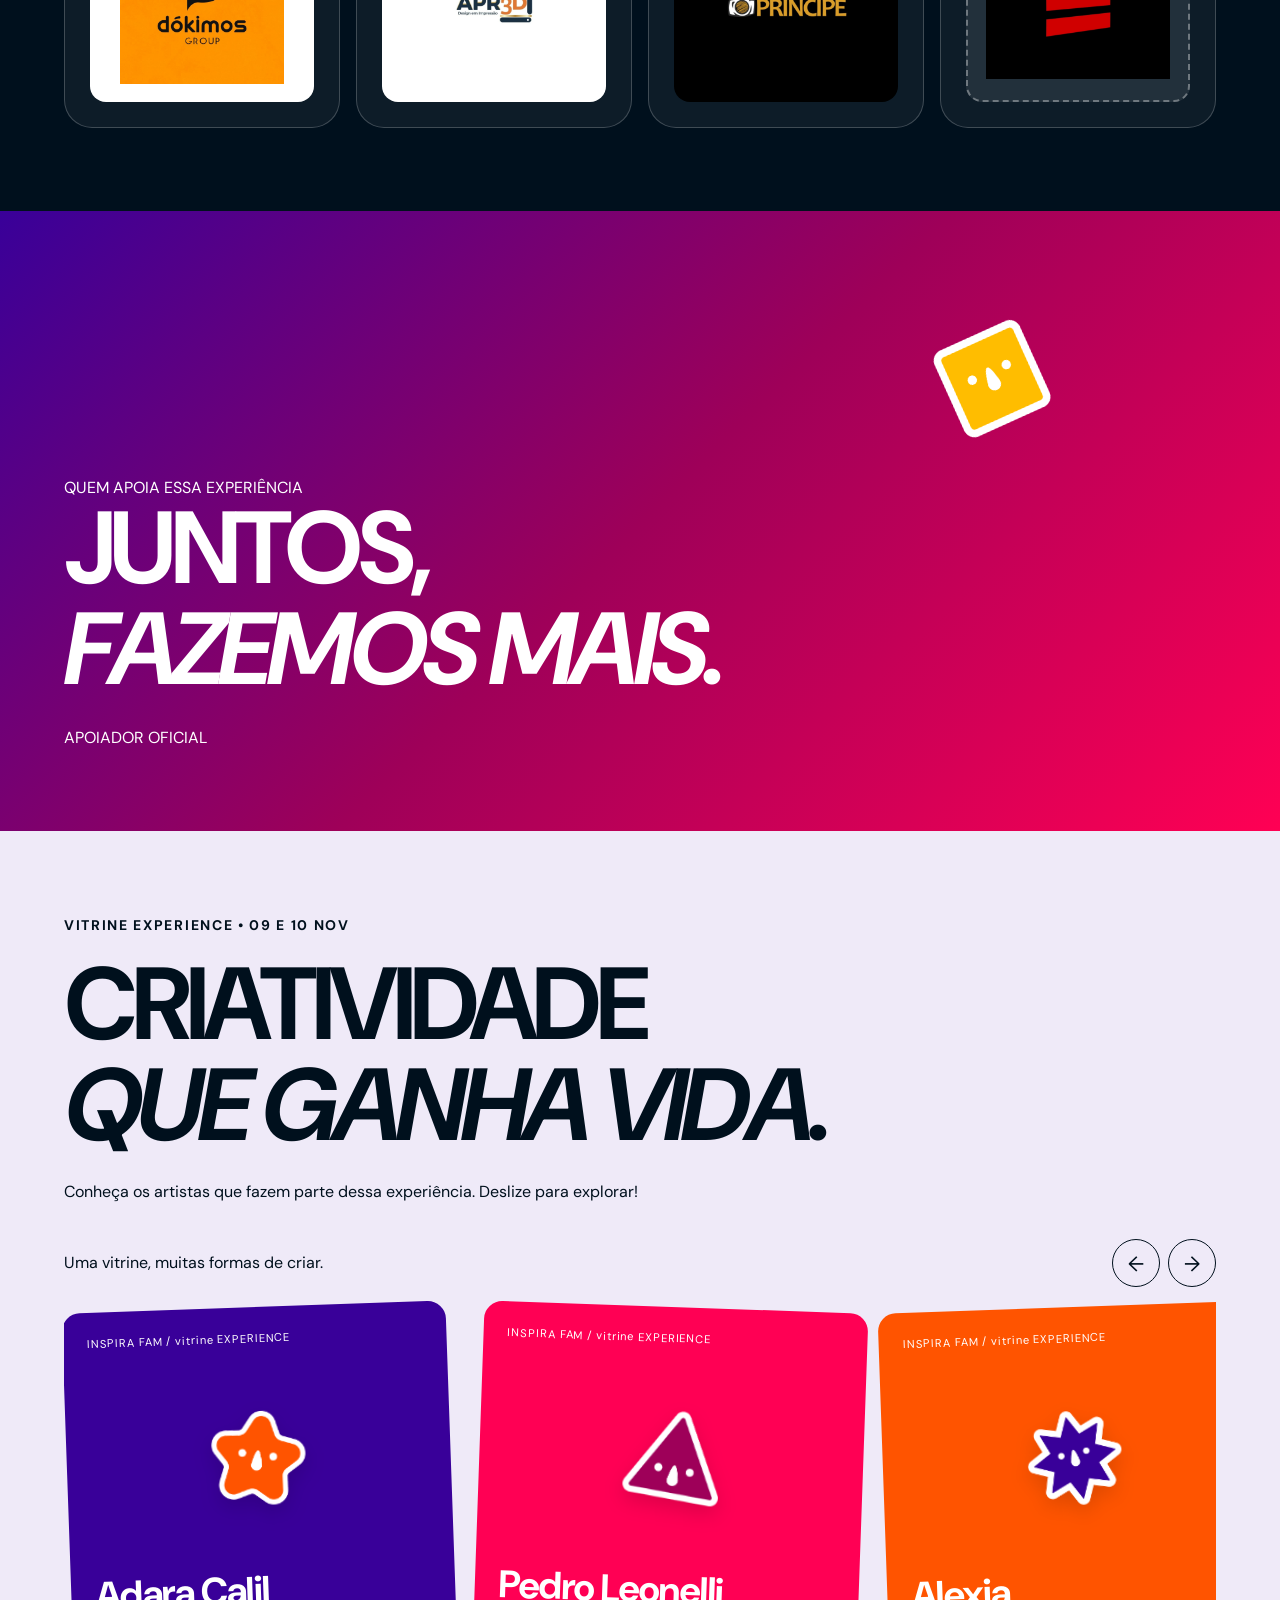
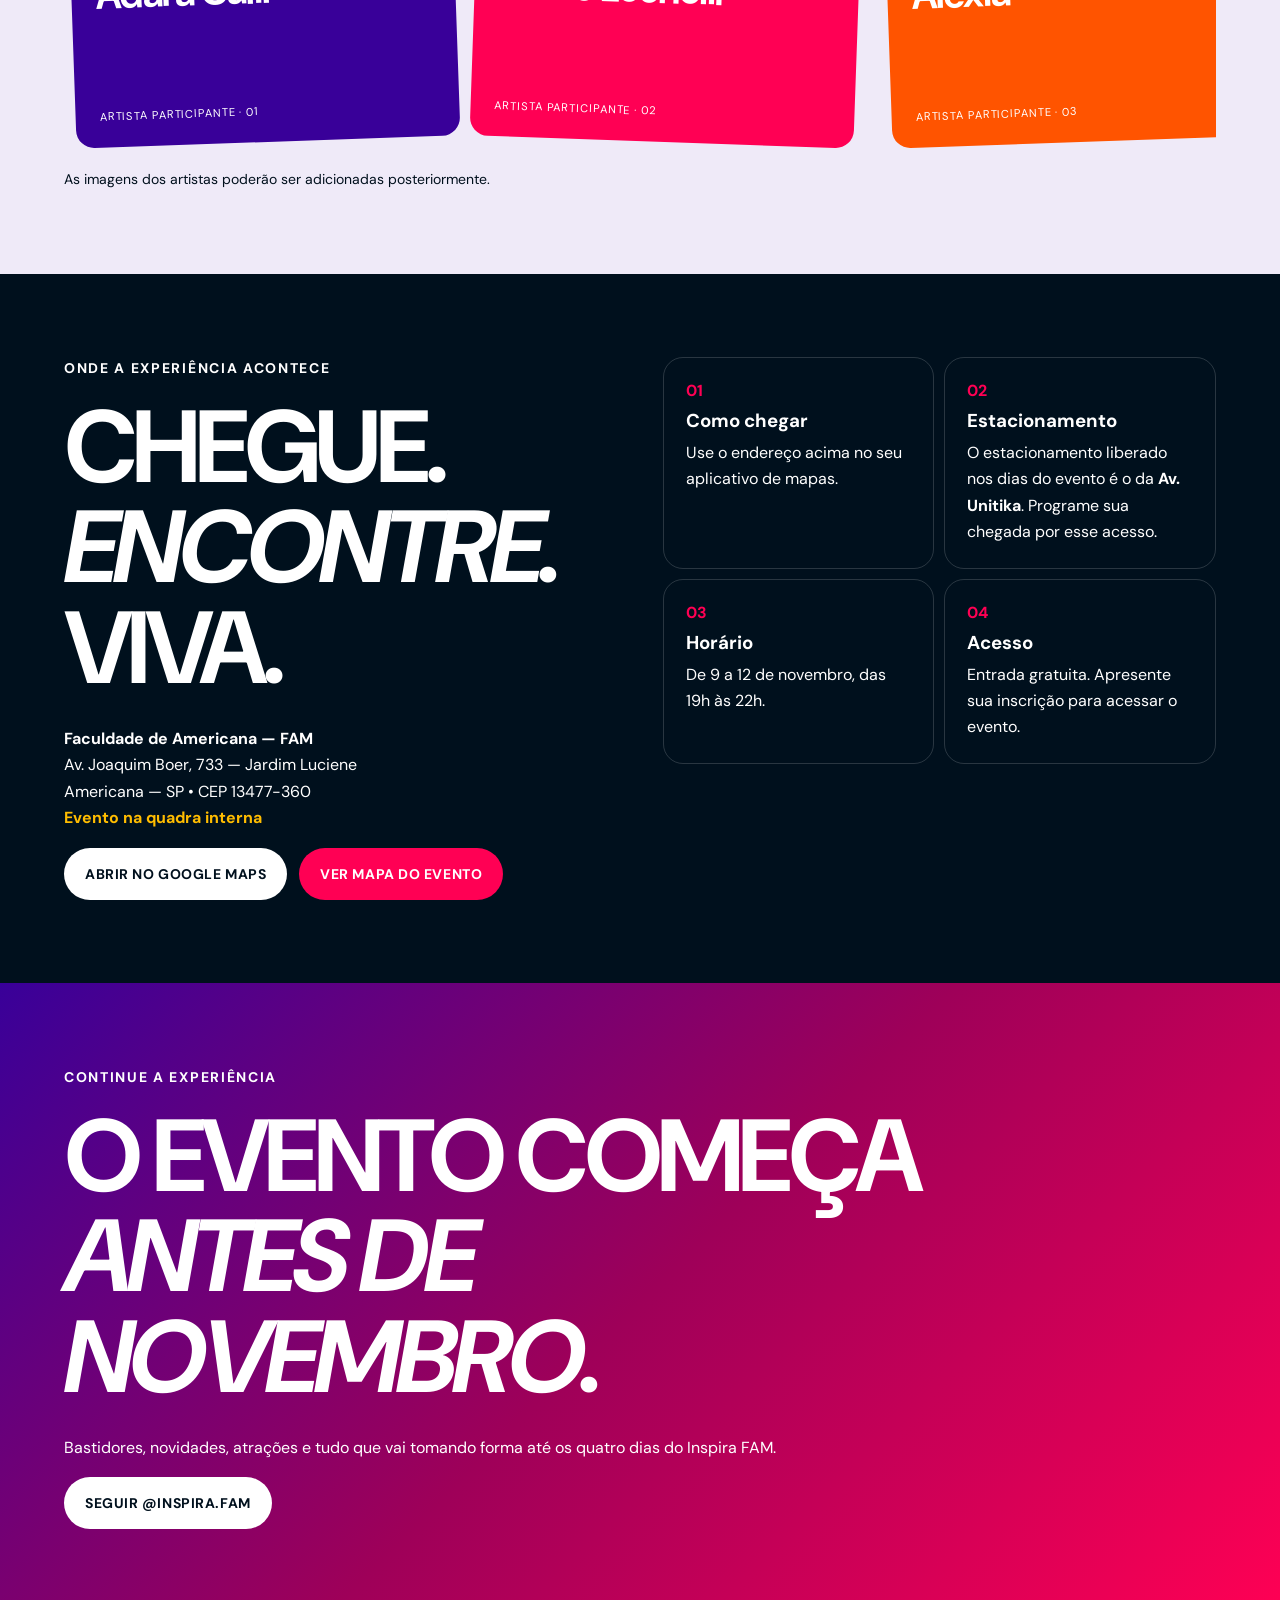
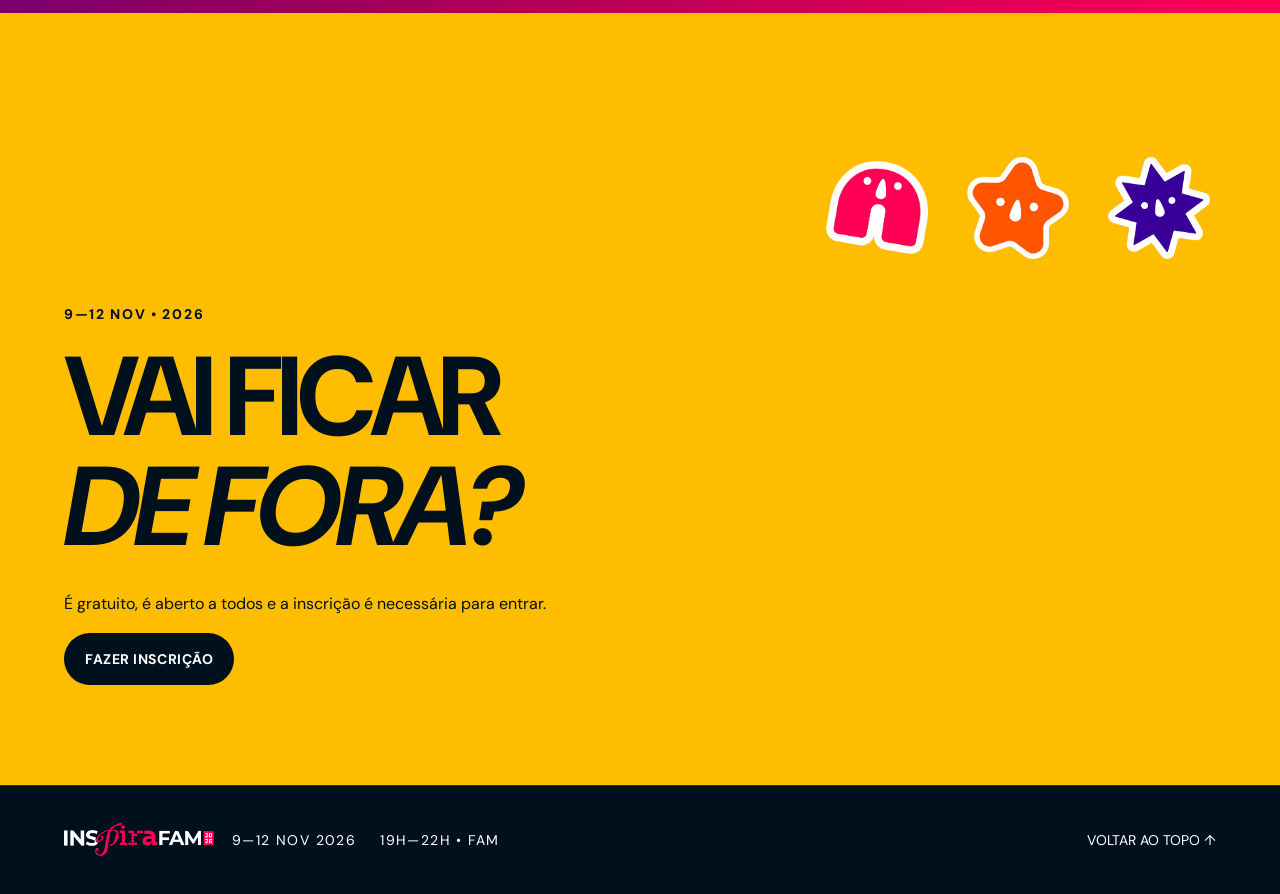
==== commit 6887e89f: "commit" ====
--- a/index.html
+++ b/index.html
@@ -207,102 +207,102 @@
 </h2>
 </div>
       <div class="sticker-rail timeline-stickers" aria-hidden="true"><img src="ativos/brand/mascote-explosao.png" alt="" loading="lazy"><img src="ativos/brand/mascote-arco.png" alt="" loading="lazy"></div><div class="experience-timeline" aria-label="Programação do evento">
-        <article class="timeline-entry reveal"><div class="timeline-date"><strong>09 + 10</strong><span>NOVEMBRO</span></div><div class="timeline-copy"><span class="timeline-tag">FEIRINHA EXPERIENCE</span><h3>CRIATIVIDADE EM MOVIMENTO.</h3><p>Artistas, marcas, patrocinadores e experiências na quadra interna da FAM.</p><span class="timeline-meta">Quadra interna • Horário geral: 19h às 22h</span></div></article>
+        <article class="timeline-entry reveal"><div class="timeline-date"><strong>09 + 10</strong><span>NOVEMBRO</span></div><div class="timeline-copy"><span class="timeline-tag">vitrine EXPERIENCE</span><h3>CRIATIVIDADE EM MOVIMENTO.</h3><p>Artistas, marcas, patrocinadores e experiências na quadra interna da FAM.</p><span class="timeline-meta">Quadra interna • Horário geral: 19h às 22h</span></div></article>
         <article class="timeline-entry reveal"><div class="timeline-date"><strong>11</strong><span>NOVEMBRO</span></div><div class="timeline-copy"><span class="timeline-tag">PALESTRAS EXPERIENCE</span><h3>IDEIAS QUE CONECTAM.</h3><p>Três apresentações, cases e uma roda de conversa com profissionais do mercado criativo.</p><span class="timeline-meta">19h30 • Auditório FAM</span></div></article>
         <article class="timeline-entry reveal"><div class="timeline-date"><strong>12</strong><span>NOVEMBRO</span></div><div class="timeline-copy"><span class="timeline-tag">WORKSHOPS EXPERIENCE</span><h3>É HORA DE CRIAR.</h3><p>Sete oficinas práticas simultâneas, exclusivas para alunos da FAM.</p><span class="timeline-meta">19h30 • Salas a confirmar</span></div></article>
       </div><div class="timeline-action reveal"><a class="button button-pink" href="inscricoes.html">EXPLORAR INSCRIÇÕES</a></div>
     </section>
 
     
-    <section class="partners-section section-dark" id="patrocinadores" aria-labelledby="partners-title"><div class="sticker-rail new-section-stickers" aria-hidden="true"><img src="ativos/brand/mascote-estrela.png" alt="" loading="lazy"><img src="ativos/brand/mascote-arco.png" alt="" loading="lazy"></div><div class="section-heading reveal"><span class="kicker">QUEM FAZ ACONTECER</span><h2 id="partners-title">MARCAS QUE<br><i>INSPIRAM.</i></h2><p>Conheça quem impulsiona esta experiência.</p></div><div class="partner-grid"><article class="partner-card reveal"><span>PATROCINADOR</span><div class="partner-logo-image"><img src="ativos/brand/patrocinadores/dokimos.jpg" alt="Logotipo Dókimos Group" loading="lazy"></div></article><article class="partner-card reveal"><span>PATROCINADOR</span><div class="partner-logo-image"><img src="ativos/brand/patrocinadores/apr3d.png" alt="Logotipo APR3D" loading="lazy"></div></article><article class="partner-card reveal"><span>PATROCINADOR</span><div class="partner-logo-image partner-logo-dark"><img src="ativos/brand/patrocinadores/foto-principe.png" alt="Logotipo Foto Príncipe" loading="lazy"></div></article></div></section>
-    <section class="support-section section-gradient" id="apoiador"><div class="sticker-rail new-section-stickers" aria-hidden="true"><img src="ativos/brand/mascote-quadrado.png" alt="" loading="lazy"><img src="ativos/brand/mascote-estrela.png" alt="" loading="lazy"></div><div class="section-heading reveal"><span class="kicker">QUEM APOIA ESSA EXPERIÊNCIA</span><h2>JUNTOS,<br><i>FAZEMOS MAIS.</i></h2></div><div class="support-feature reveal"><span>APOIADOR OFICIAL</span><div class="support-logo-image"><img src="ativos/brand/patrocinadores/art-up.png" alt="Logotipo Art Up" loading="lazy"></div></div></section>
+    <section class="partners-section section-dark" id="patrocinadores" aria-labelledby="partners-title"><div class="sticker-rail new-section-stickers" aria-hidden="true"><img src="ativos/brand/mascote-estrela.png" alt="" loading="lazy"><img src="ativos/brand/mascote-arco.png" alt="" loading="lazy"></div><div class="section-heading reveal"><span class="kicker">QUEM FAZ ACONTECER</span><h2 id="partners-title">MARCAS QUE<br><i>INSPIRAM.</i></h2><p>Conheça quem impulsiona esta experiência.</p></div><div class="partner-grid"><article class="partner-card reveal"><span>PATROCINADOR</span><div class="partner-logo-image"><img src="ativos/brand/patrocinadores/dokimos.jpg" alt="Logotipo Dókimos Group" loading="lazy"></div></article><article class="partner-card reveal"><span>PATROCINADOR</span><div class="partner-logo-image"><img src="ativos/brand/patrocinadores/apr3d.jpg" alt="Logotipo APR3D" loading="lazy"></div></article><article class="partner-card reveal"><span>PATROCINADOR</span><div class="partner-logo-image partner-logo-dark"><img src="ativos/brand/patrocinadores/fotoprincipe.jpg" alt="Logotipo Foto Príncipe" loading="lazy"></div></article><article class="partner-card reveal"><span>PATROCINADOR</span><div class="partner-logo-image partner-logo-placeholder"><img src="ativos/brand/patrocinadores/shawdow.jpg" alt="Logotipo do novo patrocinador" loading="lazy" onerror="this.hidden=true;this.parentElement.querySelector('.logo-fallback').hidden=false"><span class="logo-fallback" hidden>ADICIONE AQUI O LOGO DO NOVO PATROCINADOR</span></div></article></div></section>
+    <section class="support-section section-gradient" id="apoiador"><div class="sticker-rail new-section-stickers" aria-hidden="true"><img src="ativos/brand/mascote-quadrado.png" alt="" loading("lazy"><img src("ativos/brand/mascote-estrela.png" alt="" loading("lazy"></div><div class("section-heading reveal"><span class("kicker">QUEM APOIA ESSA EXPERIÊNCIA</span><h2>JUNTOS,<br><i>FAZEMOS MAIS.</i></h2></div><div class("support-feature reveal"><span>APOIADOR OFICIAL</span><div class("support-logo-image"><img src("ativos/brand/patrocinadores/artup.jpg" alt("Logotipo Art Up" loading("lazy"></div></div></section>
     <!-- SEÇÃO DA PÁGINA -->
     <section class="gallery artists-carousel-section section-light" id="artistas" aria-labelledby="artists-carousel-title">
       <div class="section-heading reveal">
-        <span class="kicker">FEIRINHA EXPERIENCE • 09 E 10 NOV</span>
+        <span class="kicker">vitrine EXPERIENCE • 09 E 10 NOV</span>
         <h2 id="artists-carousel-title">CRIATIVIDADE<br><i>QUE GANHA VIDA.</i></h2>
         <p>Conheça os artistas que fazem parte dessa experiência. Deslize para explorar!</p>
       </div>
       <div class="gallery-toolbar">
-        <p>Uma feirinha, muitas formas de criar.</p>
+        <p>Uma vitrine, muitas formas de criar.</p>
         <div><button type="button" class="gallery-prev" aria-label="Artistas anteriores">←</button><button type="button" class="gallery-next" aria-label="Próximos artistas">→</button></div>
       </div>
       <div class="gallery-track artists-track" tabindex="0" aria-label="Carrossel de artistas participantes; use as setas para navegar">
         <article class="memory-card artist-memory-card memory-0" aria-label="Artista participante: Adara Calil">
-          <span class="memory-top">INSPIRA FAM / FEIRINHA EXPERIENCE</span>
-          <div class="artist-memory-art" aria-hidden="true"><img src="ativos/brand/mascote-estrela.png" alt="" loading="lazy"></div>
+          <span class="memory-top">INSPIRA FAM / vitrine EXPERIENCE</span>
+          <div class="artist-memory-art" aria-hidden="true"><img src="ativos/artistas/adara-calil.jpg" alt="" loading="lazy" onerror="this.onerror=null;this.src='ativos/brand/mascote-estrela.png';this.classList.add('artist-photo-fallback')"></div>
           <strong>Adara Calil</strong>
           <span class="memory-bottom">ARTISTA PARTICIPANTE · 01</span>
         </article>
         <article class="memory-card artist-memory-card memory-1" aria-label="Artista participante: Pedro Leonelli">
-          <span class="memory-top">INSPIRA FAM / FEIRINHA EXPERIENCE</span>
-          <div class="artist-memory-art" aria-hidden="true"><img src="ativos/brand/mascote-triangulo.png" alt="" loading="lazy"></div>
+          <span class="memory-top">INSPIRA FAM / vitrine EXPERIENCE</span>
+          <div class="artist-memory-art" aria-hidden="true"><img src="ativos/artistas/pedro-leonelli.jpg" alt="" loading="lazy" onerror="this.onerror=null;this.src='ativos/brand/mascote-triangulo.png';this.classList.add('artist-photo-fallback')"></div>
           <strong>Pedro Leonelli</strong>
           <span class="memory-bottom">ARTISTA PARTICIPANTE · 02</span>
         </article>
         <article class="memory-card artist-memory-card memory-2" aria-label="Artista participante: Alexia">
-          <span class="memory-top">INSPIRA FAM / FEIRINHA EXPERIENCE</span>
-          <div class="artist-memory-art" aria-hidden="true"><img src="ativos/brand/mascote-explosao.png" alt="" loading="lazy"></div>
+          <span class="memory-top">INSPIRA FAM / vitrine EXPERIENCE</span>
+          <div class="artist-memory-art" aria-hidden="true"><img src="ativos/artistas/alexia.jpg" alt="" loading="lazy" onerror="this.onerror=null;this.src='ativos/brand/mascote-explosao.png';this.classList.add('artist-photo-fallback')"></div>
           <strong>Alexia</strong>
           <span class="memory-bottom">ARTISTA PARTICIPANTE · 03</span>
         </article>
         <article class="memory-card artist-memory-card memory-3" aria-label="Artista participante: Dr Blue">
-          <span class="memory-top">INSPIRA FAM / FEIRINHA EXPERIENCE</span>
-          <div class="artist-memory-art" aria-hidden="true"><img src="ativos/brand/mascote-arco.png" alt="" loading="lazy"></div>
+          <span class="memory-top">INSPIRA FAM / vitrine EXPERIENCE</span>
+          <div class="artist-memory-art" aria-hidden="true"><img src="ativos/artistas/dr-blue.jpg" alt="" loading="lazy" onerror="this.onerror=null;this.src='ativos/brand/mascote-arco.png';this.classList.add('artist-photo-fallback')"></div>
           <strong>Dr Blue</strong>
           <span class="memory-bottom">ARTISTA PARTICIPANTE · 04</span>
         </article>
         <article class="memory-card artist-memory-card memory-4" aria-label="Artista participante: Amanda Emidio">
-          <span class="memory-top">INSPIRA FAM / FEIRINHA EXPERIENCE</span>
-          <div class="artist-memory-art" aria-hidden="true"><img src="ativos/brand/mascote-quadrado.png" alt="" loading="lazy"></div>
+          <span class="memory-top">INSPIRA FAM / vitrine EXPERIENCE</span>
+          <div class="artist-memory-art" aria-hidden="true"><img src="ativos/artistas/amanda-emidio.jpg" alt="" loading="lazy" onerror="this.onerror=null;this.src='ativos/brand/mascote-quadrado.png';this.classList.add('artist-photo-fallback')"></div>
           <strong>Amanda Emidio</strong>
           <span class="memory-bottom">ARTISTA PARTICIPANTE · 05</span>
         </article>
         <article class="memory-card artist-memory-card memory-0" aria-label="Artista participante: Diego">
-          <span class="memory-top">INSPIRA FAM / FEIRINHA EXPERIENCE</span>
-          <div class="artist-memory-art" aria-hidden="true"><img src="ativos/brand/mascote-estrela.png" alt="" loading="lazy"></div>
+          <span class="memory-top">INSPIRA FAM / vitrine EXPERIENCE</span>
+          <div class="artist-memory-art" aria-hidden="true"><img src="ativos/artistas/diego.jpg" alt="" loading="lazy" onerror="this.onerror=null;this.src='ativos/brand/mascote-estrela.png';this.classList.add('artist-photo-fallback')"></div>
           <strong>Diego</strong>
           <span class="memory-bottom">ARTISTA PARTICIPANTE · 06</span>
         </article>
         <article class="memory-card artist-memory-card memory-1" aria-label="Artista participante: Miriã">
-          <span class="memory-top">INSPIRA FAM / FEIRINHA EXPERIENCE</span>
-          <div class="artist-memory-art" aria-hidden="true"><img src="ativos/brand/mascote-triangulo.png" alt="" loading="lazy"></div>
+          <span class="memory-top">INSPIRA FAM / vitrine EXPERIENCE</span>
+          <div class="artist-memory-art" aria-hidden="true"><img src="ativos/artistas/miria.jpg" alt="" loading="lazy" onerror="this.onerror=null;this.src='ativos/brand/mascote-triangulo.png';this.classList.add('artist-photo-fallback')"></div>
           <strong>Miriã</strong>
           <span class="memory-bottom">ARTISTA PARTICIPANTE · 07</span>
         </article>
         <article class="memory-card artist-memory-card memory-2" aria-label="Artista participante: Alice FAM">
-          <span class="memory-top">INSPIRA FAM / FEIRINHA EXPERIENCE</span>
-          <div class="artist-memory-art" aria-hidden="true"><img src="ativos/brand/mascote-explosao.png" alt="" loading="lazy"></div>
+          <span class="memory-top">INSPIRA FAM / vitrine EXPERIENCE</span>
+          <div class="artist-memory-art" aria-hidden="true"><img src="ativos/artistas/alice-fam.jpg" alt="" loading="lazy" onerror="this.onerror=null;this.src='ativos/brand/mascote-explosao.png';this.classList.add('artist-photo-fallback')"></div>
           <strong>Alice FAM</strong>
           <span class="memory-bottom">ARTISTA PARTICIPANTE · 08</span>
         </article>
         <article class="memory-card artist-memory-card memory-3" aria-label="Artista participante: Gustavo Oliveira">
-          <span class="memory-top">INSPIRA FAM / FEIRINHA EXPERIENCE</span>
-          <div class="artist-memory-art" aria-hidden="true"><img src="ativos/brand/mascote-arco.png" alt="" loading="lazy"></div>
+          <span class="memory-top">INSPIRA FAM / vitrine EXPERIENCE</span>
+          <div class="artist-memory-art" aria-hidden="true"><img src="ativos/artistas/gustavo-oliveira.jpg" alt="" loading="lazy" onerror="this.onerror=null;this.src='ativos/brand/mascote-arco.png';this.classList.add('artist-photo-fallback')"></div>
           <strong>Gustavo Oliveira</strong>
           <span class="memory-bottom">ARTISTA PARTICIPANTE · 09</span>
         </article>
         <article class="memory-card artist-memory-card memory-4" aria-label="Artista participante: Czarina Artesanatos">
-          <span class="memory-top">INSPIRA FAM / FEIRINHA EXPERIENCE</span>
-          <div class="artist-memory-art" aria-hidden="true"><img src="ativos/brand/mascote-quadrado.png" alt="" loading="lazy"></div>
+          <span class="memory-top">INSPIRA FAM / vitrine EXPERIENCE</span>
+          <div class="artist-memory-art" aria-hidden="true"><img src="ativos/artistas/czarina-artesanatos.jpg" alt="" loading="lazy" onerror="this.onerror=null;this.src='ativos/brand/mascote-quadrado.png';this.classList.add('artist-photo-fallback')"></div>
           <strong>Czarina Artesanatos</strong>
           <span class="memory-bottom">ARTISTA PARTICIPANTE · 10</span>
         </article>
         <article class="memory-card artist-memory-card memory-0" aria-label="Artista participante: Ateliê da Grazy">
-          <span class="memory-top">INSPIRA FAM / FEIRINHA EXPERIENCE</span>
-          <div class="artist-memory-art" aria-hidden="true"><img src="ativos/brand/mascote-estrela.png" alt="" loading="lazy"></div>
+          <span class="memory-top">INSPIRA FAM / vitrine EXPERIENCE</span>
+          <div class="artist-memory-art" aria-hidden="true"><img src="ativos/artistas/atelie-da-grazy.jpg" alt="" loading="lazy" onerror="this.onerror=null;this.src='ativos/brand/mascote-estrela.png';this.classList.add('artist-photo-fallback')"></div>
           <strong>Ateliê da Grazy</strong>
           <span class="memory-bottom">ARTISTA PARTICIPANTE · 11</span>
         </article>
         <article class="memory-card artist-memory-card memory-1" aria-label="Artista participante: Beatriz Ciufri">
-          <span class="memory-top">INSPIRA FAM / FEIRINHA EXPERIENCE</span>
-          <div class="artist-memory-art" aria-hidden="true"><img src="ativos/brand/mascote-triangulo.png" alt="" loading="lazy"></div>
+          <span class="memory-top">INSPIRA FAM / vitrine EXPERIENCE</span>
+          <div class="artist-memory-art" aria-hidden="true"><img src="ativos/artistas/beatriz-ciufri.jpg" alt="" loading="lazy" onerror="this.onerror=null;this.src='ativos/brand/mascote-triangulo.png';this.classList.add('artist-photo-fallback')"></div>
           <strong>Beatriz Ciufri</strong>
           <span class="memory-bottom">ARTISTA PARTICIPANTE · 12</span>
         </article>
         <article class="memory-card artist-memory-card memory-2" aria-label="Artista participante: Eduarda Oliveira">
-          <span class="memory-top">INSPIRA FAM / FEIRINHA EXPERIENCE</span>
-          <div class="artist-memory-art" aria-hidden="true"><img src="ativos/brand/mascote-explosao.png" alt="" loading="lazy"></div>
+          <span class="memory-top">INSPIRA FAM / vitrine EXPERIENCE</span>
+          <div class="artist-memory-art" aria-hidden="true"><img src="ativos/artistas/eduarda-oliveira.jpg" alt="" loading="lazy" onerror="this.onerror=null;this.src='ativos/brand/mascote-explosao.png';this.classList.add('artist-photo-fallback')"></div>
           <strong>Eduarda Oliveira</strong>
           <span class="memory-bottom">ARTISTA PARTICIPANTE · 13</span>
         </article>
--- a/style.css
+++ b/style.css
@@ -2169,14 +2169,14 @@
 }
 @media(prefers-reduced-motion:reduce){.registration-hero-stickers img,.new-section-stickers img,.timeline-stickers img{animation:none!important}}
 
-/* FEIRINHA EXPERIENCE — ingresso público preservado */
-.feirinha-panel{display:grid;grid-template-columns:minmax(0,1fr) minmax(130px,32%);align-items:center;gap:clamp(14px,4vw,42px);background:linear-gradient(125deg,#390099,#9e0059);color:#fff;border-radius:clamp(22px,4vw,38px);padding:clamp(24px,5vw,60px);overflow:hidden;position:relative}
-.feirinha-panel h3{font-size:clamp(2rem,6vw,4.5rem);line-height:.95;letter-spacing:-.06em;margin:14px 0 20px}
-.feirinha-panel p{max-width:530px}.feirinha-panel .button{max-width:100%;text-align:center}
-.feirinha-public-badge{display:inline-flex;background:#ffbd00!important;color:#00101d!important;border-radius:99px;padding:9px 14px;font-size:.7rem;letter-spacing:.08em}
-.feirinha-panel-art{position:relative;min-height:220px}.feirinha-panel-art img{position:absolute;width:clamp(90px,15vw,190px);max-width:75%;filter:drop-shadow(0 12px 15px #0002)}
-.feirinha-panel-art img:first-child{top:0;right:4%;transform:rotate(16deg)}.feirinha-panel-art img:last-child{bottom:0;left:0;transform:rotate(-18deg)}
-@media(max-width:620px){.feirinha-panel{grid-template-columns:1fr}.feirinha-panel-art{min-height:90px;display:flex;justify-content:flex-end;gap:12px}.feirinha-panel-art img{position:static!important;width:70px;transform:rotate(-12deg)!important}.feirinha-panel-art img:last-child{transform:rotate(15deg)!important}}
+/* vitrine EXPERIENCE — ingresso público preservado */
+.vitrine-panel{display:grid;grid-template-columns:minmax(0,1fr) minmax(130px,32%);align-items:center;gap:clamp(14px,4vw,42px);background:linear-gradient(125deg,#390099,#9e0059);color:#fff;border-radius:clamp(22px,4vw,38px);padding:clamp(24px,5vw,60px);overflow:hidden;position:relative}
+.vitrine-panel h3{font-size:clamp(2rem,6vw,4.5rem);line-height:.95;letter-spacing:-.06em;margin:14px 0 20px}
+.vitrine-panel p{max-width:530px}.vitrine-panel .button{max-width:100%;text-align:center}
+.vitrine-public-badge{display:inline-flex;background:#ffbd00!important;color:#00101d!important;border-radius:99px;padding:9px 14px;font-size:.7rem;letter-spacing:.08em}
+.vitrine-panel-art{position:relative;min-height:220px}.vitrine-panel-art img{position:absolute;width:clamp(90px,15vw,190px);max-width:75%;filter:drop-shadow(0 12px 15px #0002)}
+.vitrine-panel-art img:first-child{top:0;right:4%;transform:rotate(16deg)}.vitrine-panel-art img:last-child{bottom:0;left:0;transform:rotate(-18deg)}
+@media(max-width:620px){.vitrine-panel{grid-template-columns:1fr}.vitrine-panel-art{min-height:90px;display:flex;justify-content:flex-end;gap:12px}.vitrine-panel-art img{position:static!important;width:70px;transform:rotate(-12deg)!important}.vitrine-panel-art img:last-child{transform:rotate(15deg)!important}}
 
 /* Logotipos oficiais: proporções preservadas e comportamento responsivo */
 .partner-logo-image{width:100%;height:clamp(125px,16vw,200px);border-radius:16px;display:flex;align-items:center;justify-content:center;overflow:hidden;background:#fff}
@@ -2185,3 +2185,20 @@
 .support-logo-image{width:100%;max-width:540px;height:clamp(170px,27vw,280px);display:flex;align-items:center;justify-content:center;border-radius:20px;overflow:hidden;background:#000}
 .support-logo-image img{display:block;width:100%;height:100%;object-fit:contain}
 @media(max-width:600px){.partner-logo-image{height:150px}.support-logo-image{height:190px;max-width:100%}}
+
+/* INGRESSOS SYMPLA — avisos e instruções individuais */
+.activity-ticket-notice{max-width:850px;margin:16px 0 24px;padding:17px 21px;border-radius:18px;background:rgba(57,0,153,.08);border:1px solid rgba(57,0,153,.2);color:var(--navy);line-height:1.6;font-size:.95rem}
+.activity-ticket-help{font-size:.9rem;line-height:1.55;margin:16px 0 0;color:inherit}
+.activity-ticket-help strong{font-weight:700}
+@media(max-width:600px){.activity-ticket-notice{font-size:.85rem;padding:15px}.activity-dialog .button{max-width:100%;text-align:center;white-space:normal}}
+
+/* Ajustes finais: 4 patrocinadores e fotos de artistas */
+@media(min-width:901px){.partner-grid{grid-template-columns:repeat(4,minmax(0,1fr))}}
+.partner-logo-image{padding:18px;box-sizing:border-box;min-height:160px}
+.partner-logo-image img{width:100%;height:100%;max-width:100%;max-height:100%;object-fit:contain;object-position:center}
+.partner-logo-placeholder{background:rgba(255,255,255,.09);border:2px dashed rgba(255,255,255,.35);color:#fff;text-align:center}
+.partner-logo-placeholder .logo-fallback{font-size:.75rem;letter-spacing:.07em;line-height:1.5;max-width:180px}
+.page-home .artist-memory-card .artist-memory-art{overflow:hidden;border-radius:18px}
+.page-home .artist-memory-card .artist-memory-art img:not(.artist-photo-fallback){width:100%;height:100%;max-height:none;object-fit:cover;object-position:center;filter:none;border-radius:18px}
+@media(max-width:900px){.partner-grid{grid-template-columns:repeat(2,minmax(0,1fr))}}
+@media(max-width:600px){.partner-grid{grid-template-columns:1fr}}
